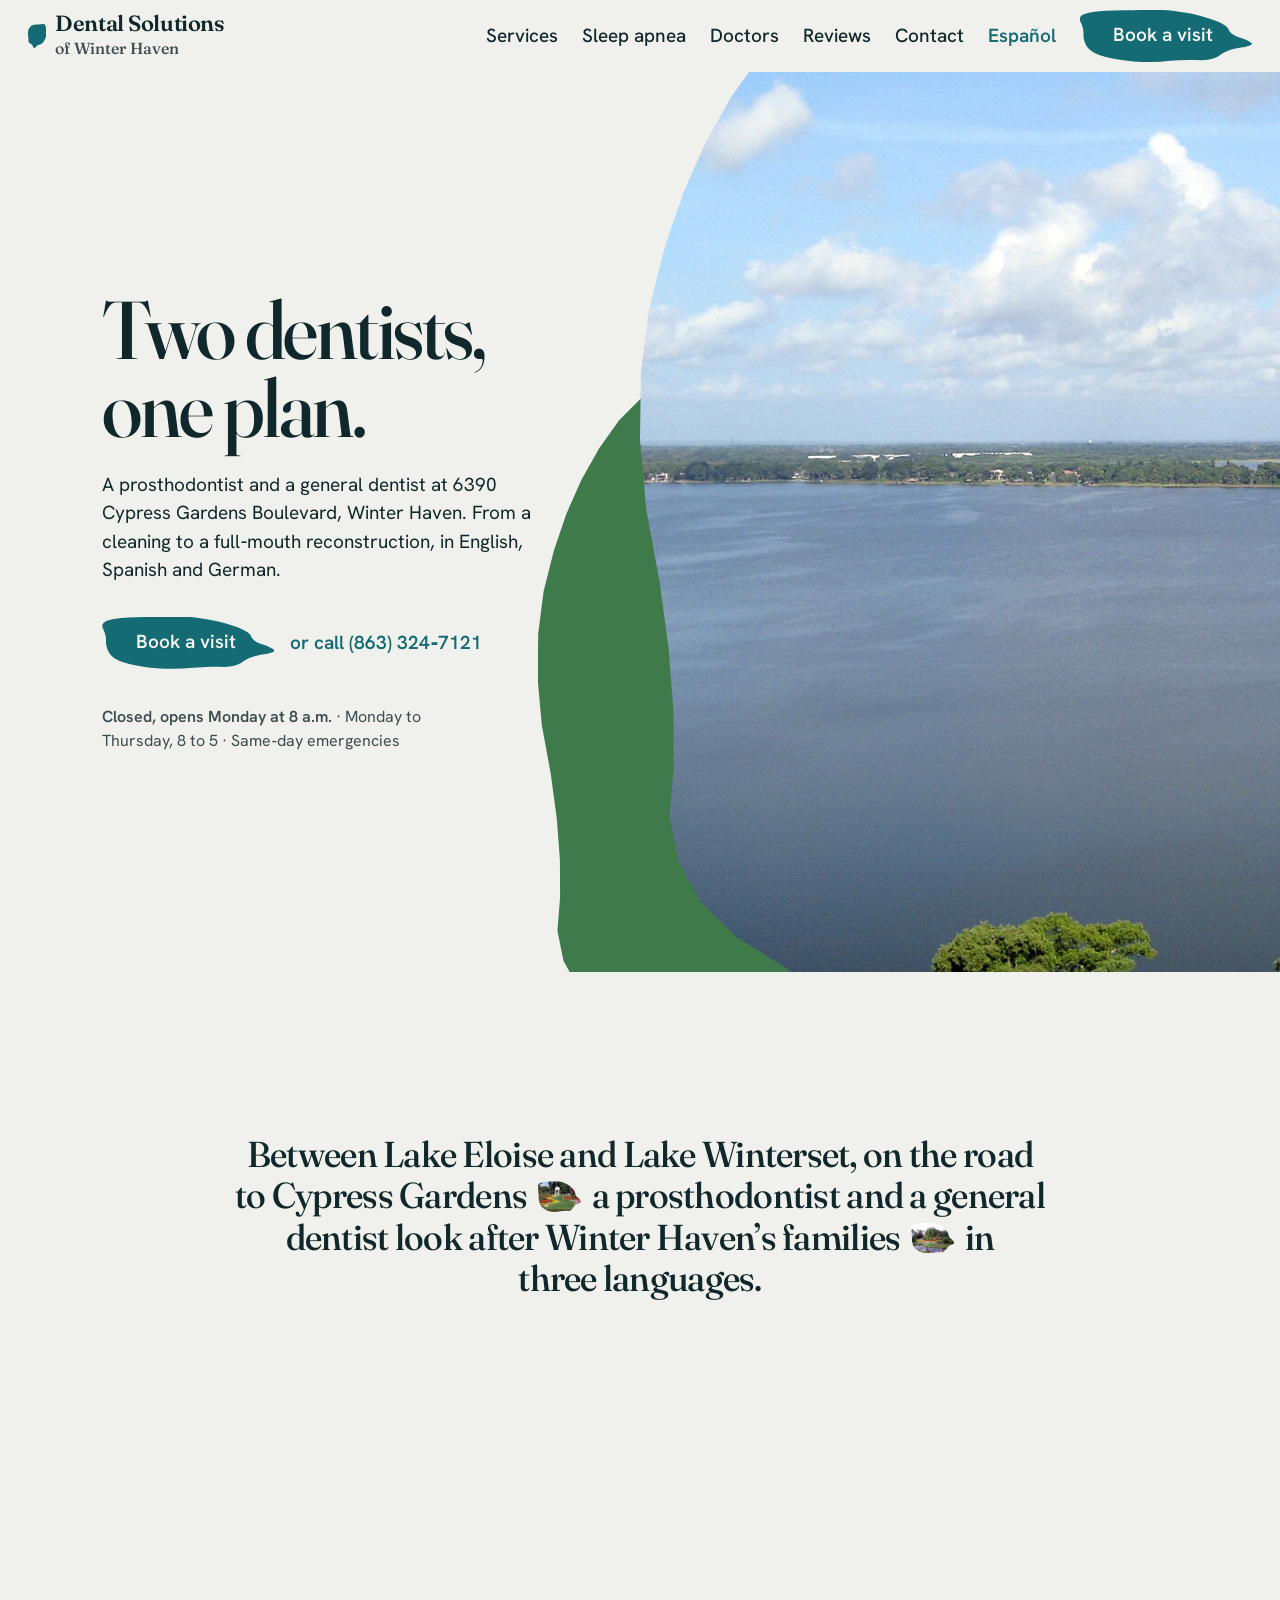
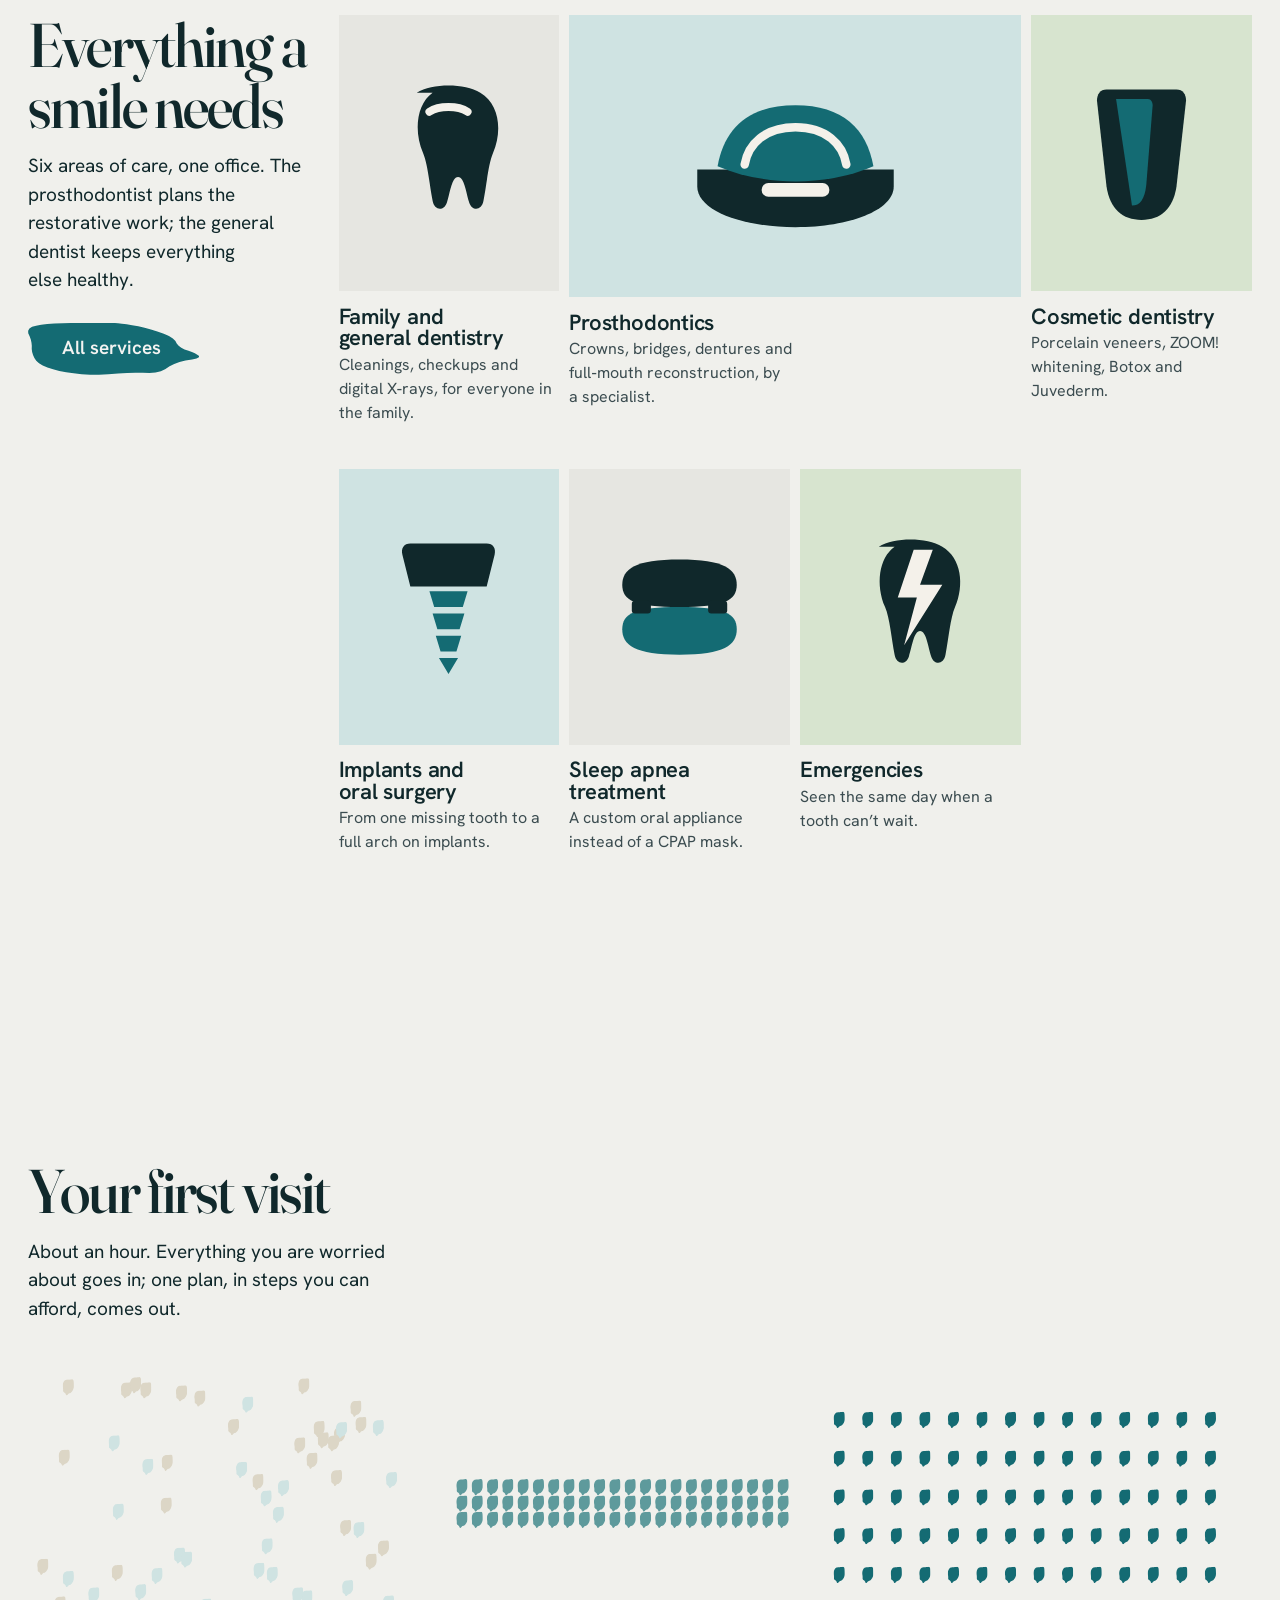
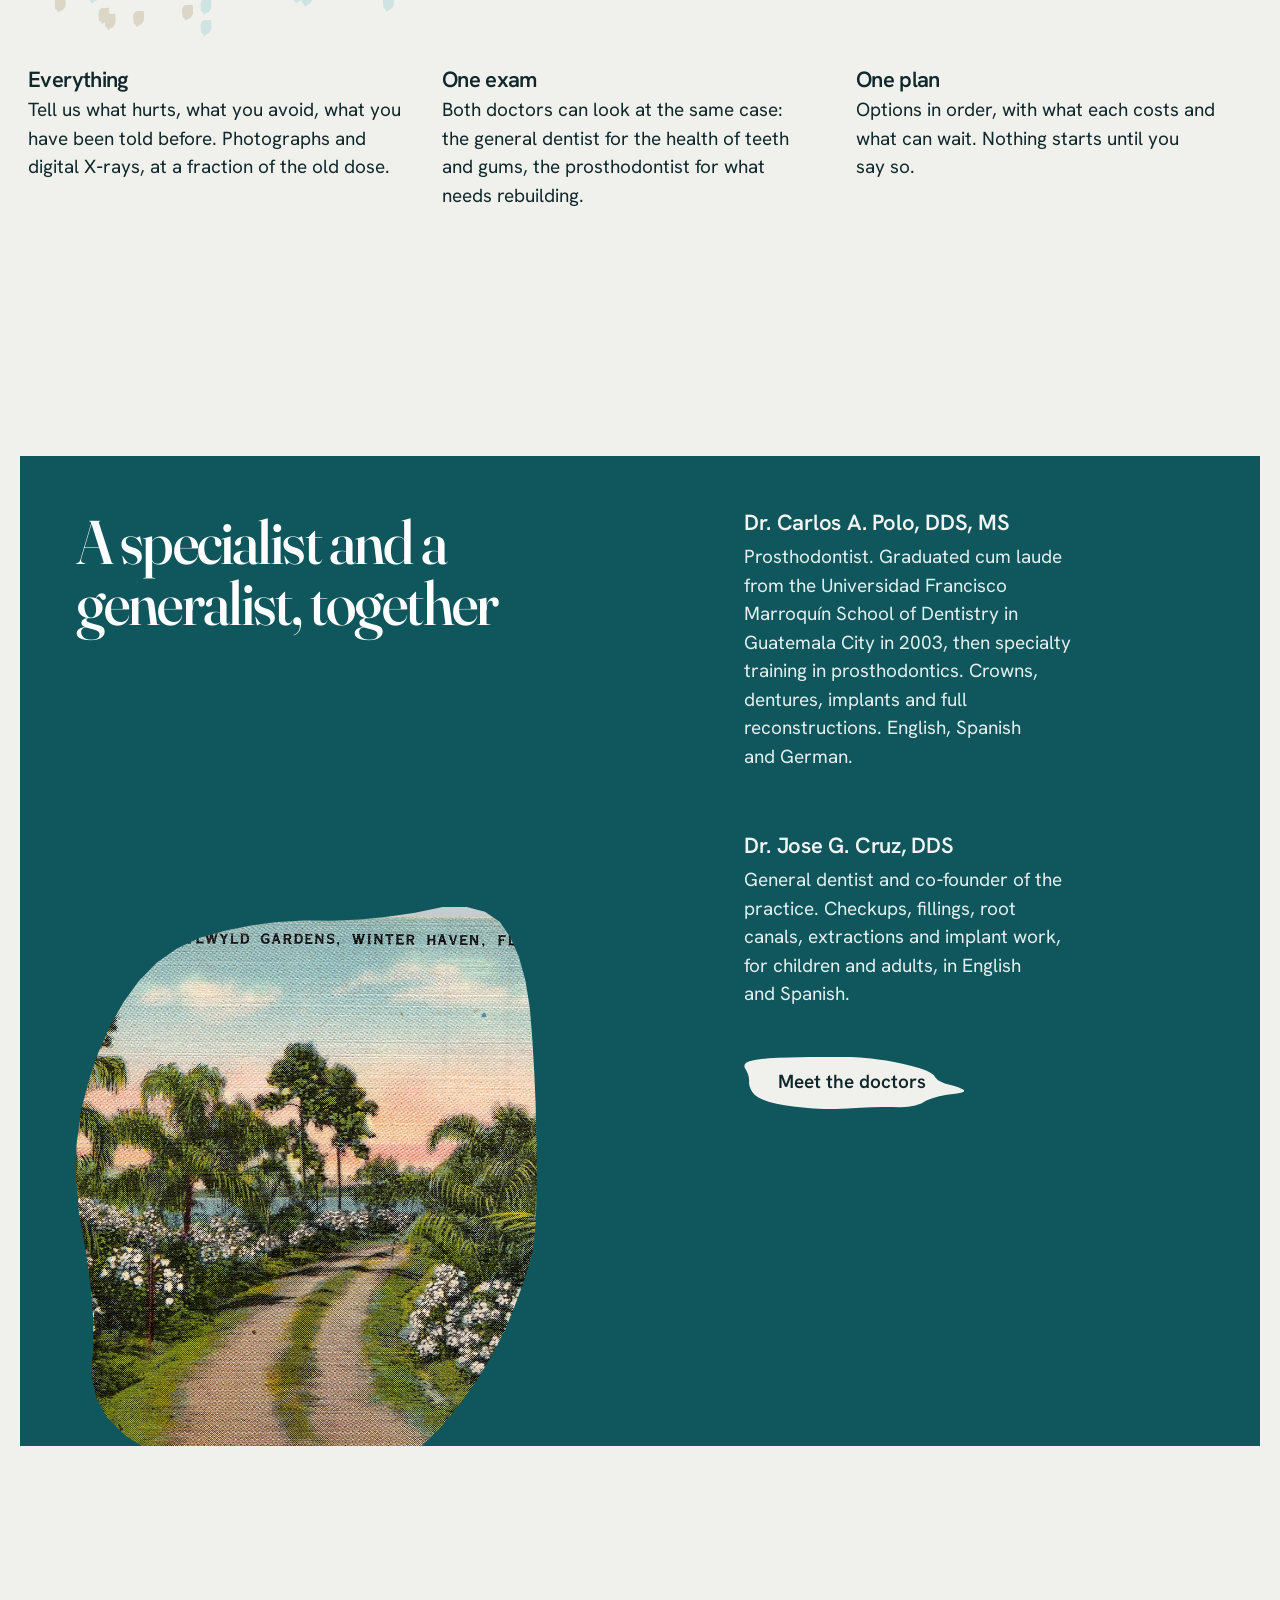
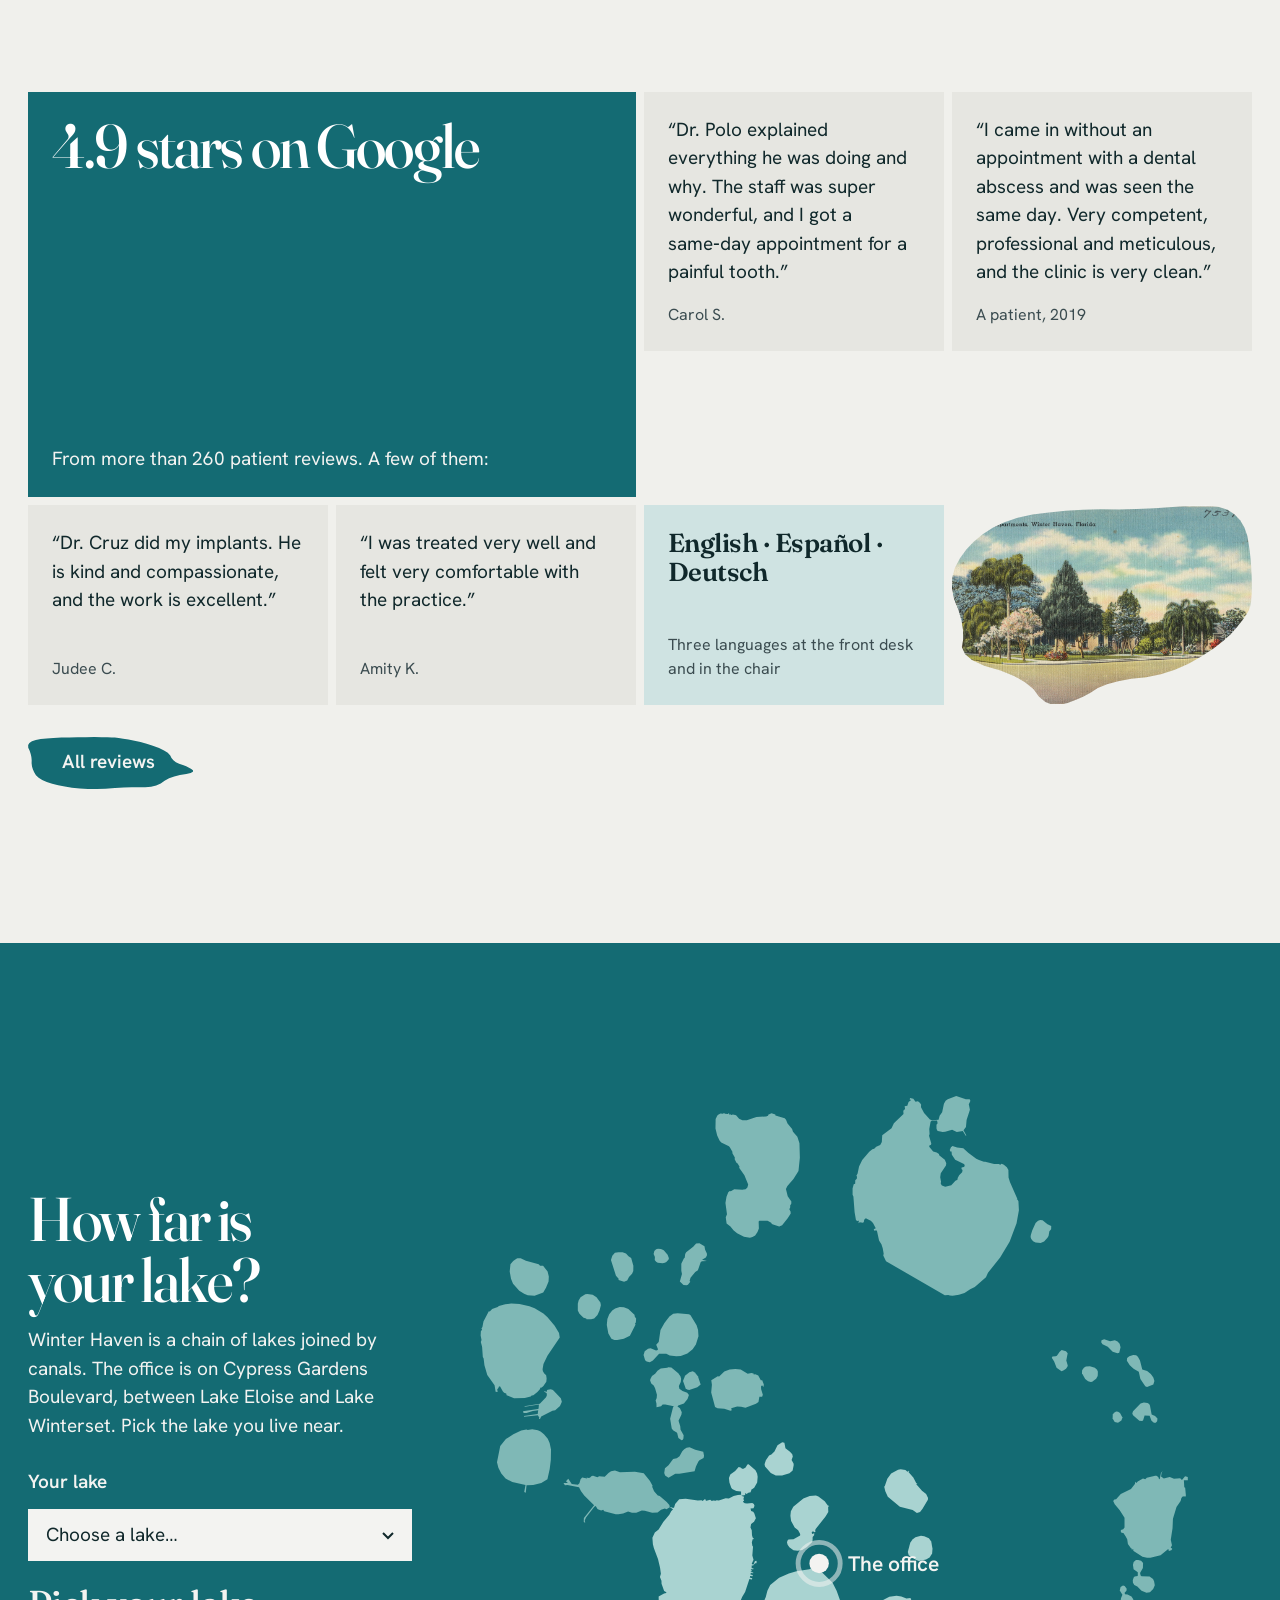
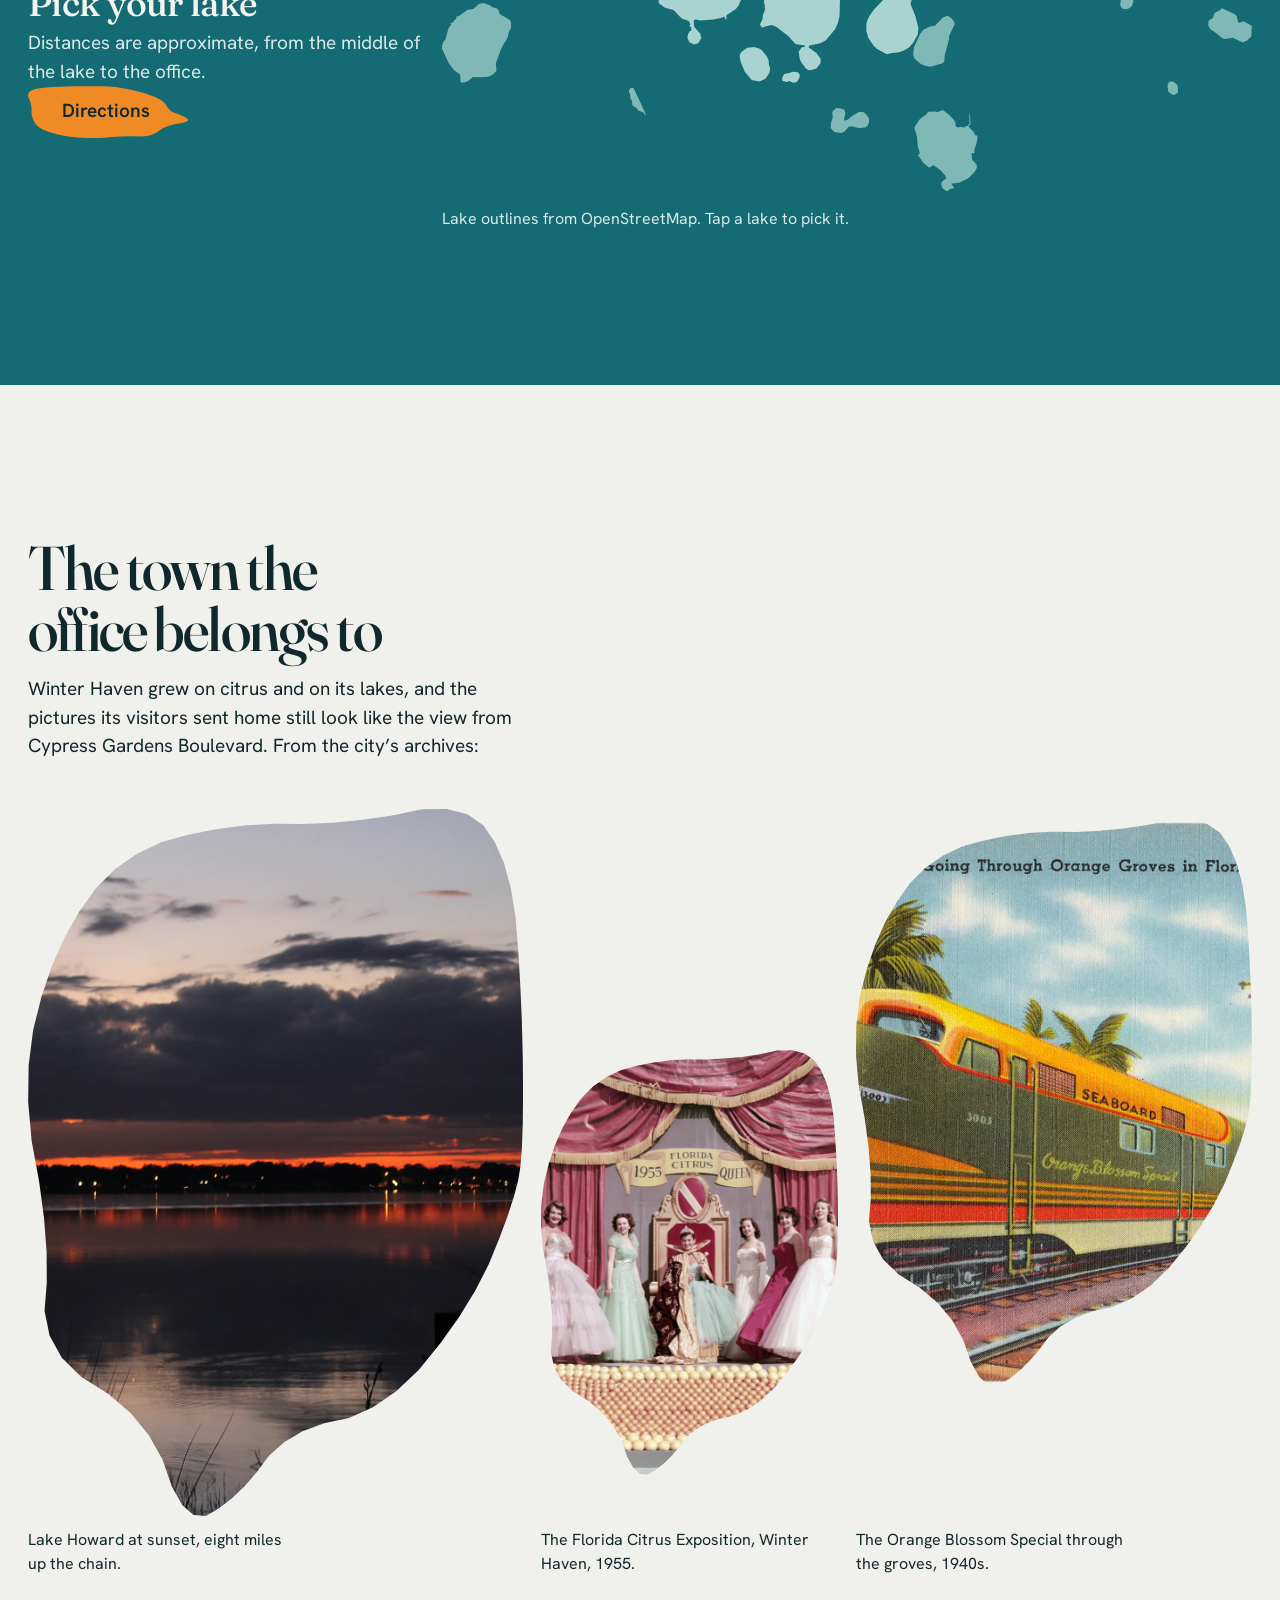
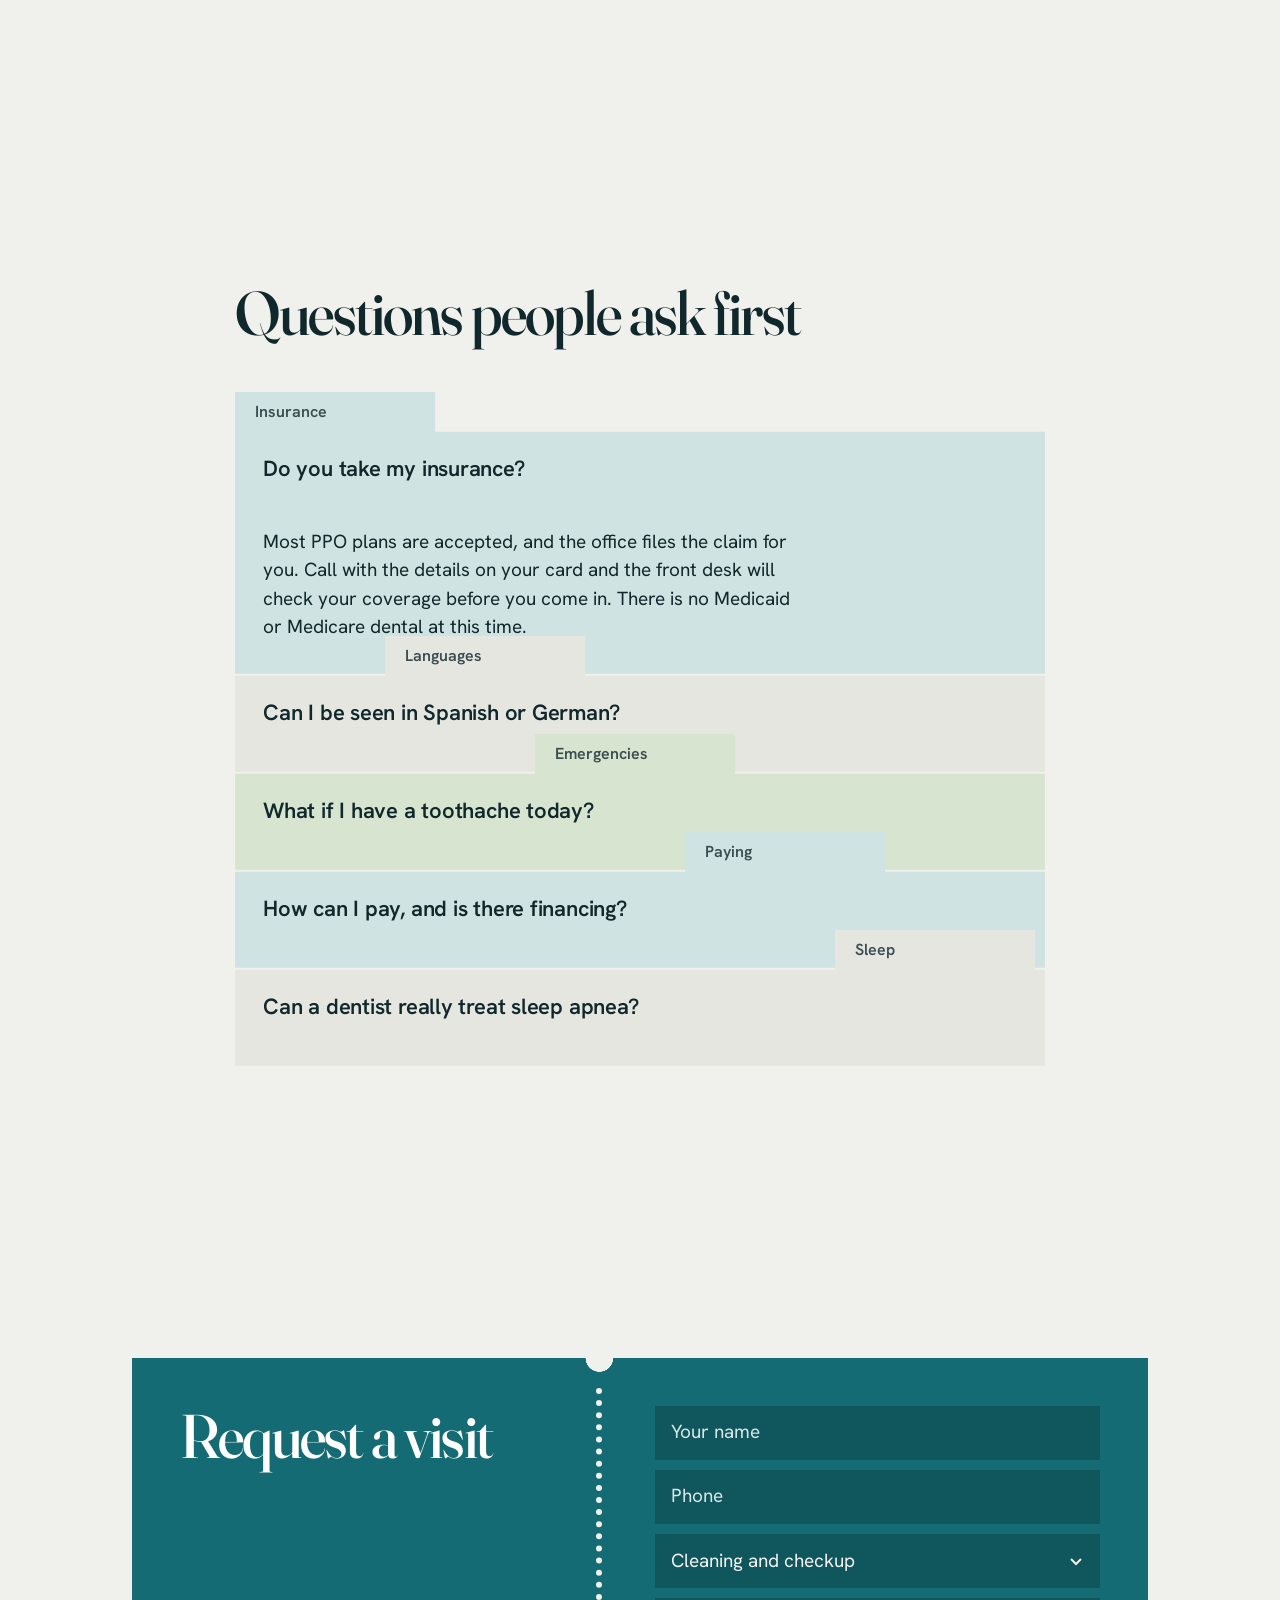
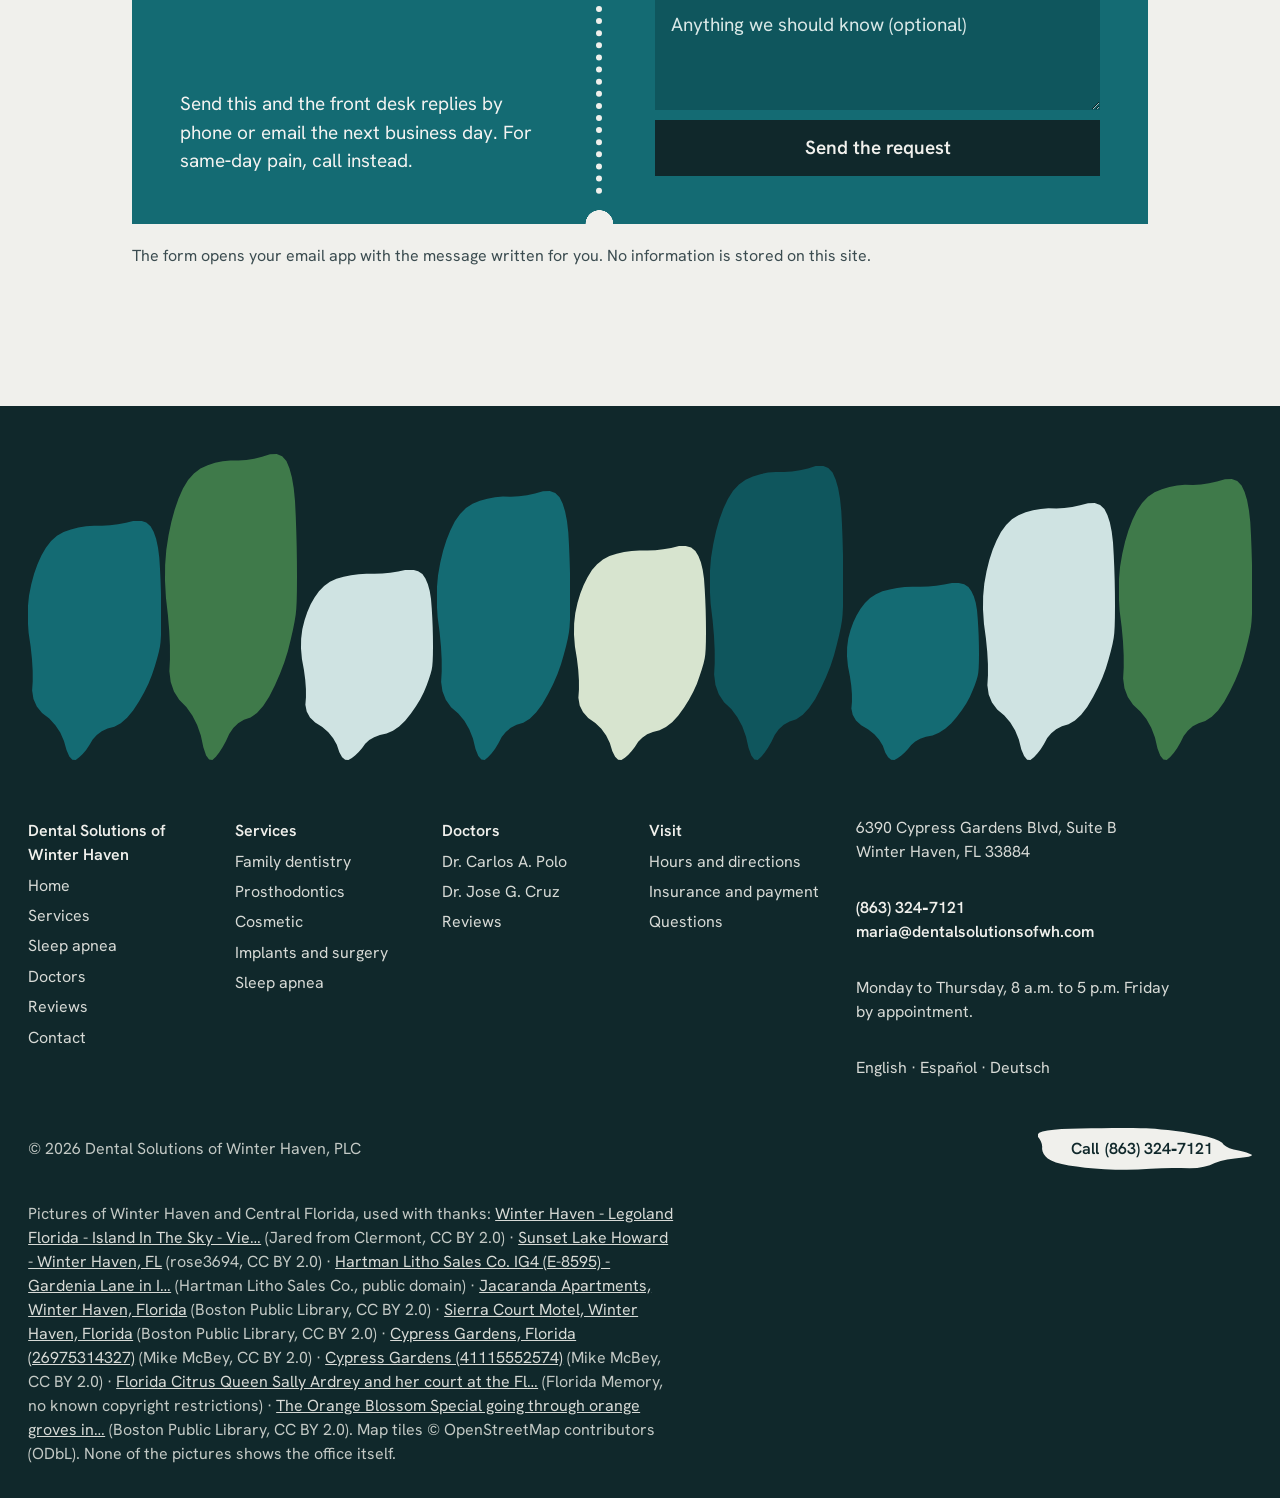
==== index.html @ ea5078c8 "Dental Solutions of Winter Haven site: six bilingual pages, one lake motif Co-Authored-By: Claude Fa" ====
<!doctype html>
<html lang="en" data-lang="en">
<head>
<meta charset="utf-8">
<meta name="viewport" content="width=device-width, initial-scale=1">
<title>Dental Solutions of Winter Haven · Dentists on Cypress Gardens Blvd</title>
<meta name="description" content="A prosthodontist and a general dentist in Winter Haven, FL. Family dentistry, crowns, dentures, implants, veneers, sleep apnea appliances and same‑day emergencies. English, Spanish, German.">
<meta name="theme-color" content="#146b73">
<meta property="og:title" content="Dental Solutions of Winter Haven · Dentists on Cypress Gardens Blvd">
<meta property="og:description" content="A prosthodontist and a general dentist in Winter Haven, FL. Family dentistry, crowns, dentures, implants, veneers, sleep apnea appliances and same‑day emergencies. English, Spanish, German.">
<meta property="og:type" content="website">
<meta property="og:locale" content="en_US">
<meta property="og:locale:alternate" content="es_US">
<script type="application/ld+json">{"@context": "https://schema.org", "@type": "Dentist", "name": "Dental Solutions of Winter Haven", "url": "https://www.dentalsolutionsofwh.com/", "telephone": "+1-863-324-7121", "email": "maria@dentalsolutionsofwh.com", "address": {"@type": "PostalAddress", "streetAddress": "6390 Cypress Gardens Blvd, Suite B", "addressLocality": "Winter Haven", "addressRegion": "FL", "postalCode": "33884", "addressCountry": "US"}, "geo": {"@type": "GeoCoordinates", "latitude": 27.9825809, "longitude": -81.6782343}, "openingHoursSpecification": [{"@type": "OpeningHoursSpecification", "dayOfWeek": ["Monday", "Tuesday", "Wednesday", "Thursday"], "opens": "08:00", "closes": "17:00"}], "employee": [{"@type": "Person", "name": "Dr. Carlos A. Polo", "jobTitle": "Prosthodontist"}, {"@type": "Person", "name": "Dr. Jose G. Cruz", "jobTitle": "Dentist"}], "knowsLanguage": ["en", "es", "de"], "paymentAccepted": "Cash, Check, Visa, Mastercard, American Express, Discover, CareCredit"}</script>
<script>document.documentElement.classList.add('js');try{var l=localStorage.getItem('dswh-lang');if(l==='es'||l==='en'){document.documentElement.dataset.lang=l;document.documentElement.lang=l;}}catch(e){}</script>
<link rel="preconnect" href="https://fonts.googleapis.com">
<link rel="preconnect" href="https://fonts.gstatic.com" crossorigin>
<link href="https://fonts.googleapis.com/css2?family=Fraunces:opsz,wght@9..144,500;9..144,600&family=Hanken+Grotesk:wght@400;500;600&display=swap" rel="stylesheet">
<link rel="icon" href="data:image/svg+xml,%3Csvg%20xmlns%3D%27http%3A//www.w3.org/2000/svg%27%20viewBox%3D%270%200%2064%2064%27%3E%3Crect%20width%3D%2764%27%20height%3D%2764%27%20fill%3D%27%23f4f1ea%27/%3E%3Cg%20transform%3D%27translate%2814%206%29%20scale%2836%2052%29%27%3E%3Cpath%20d%3D%27M0.9196%200.0230%20L0.9425%200.0464%20L0.9611%200.0760%20L0.9752%200.1117%20L0.9849%200.1534%20L0.9903%200.2012%20L0.9944%200.2499%20L0.9975%200.2996%20L0.9993%200.3502%20L1.0000%200.4017%20L0.9994%200.4450%20L0.9976%200.4800%20L0.9944%200.5068%20L0.9900%200.5255%20L0.9814%200.5485%20L0.9686%200.5760%20L0.9516%200.6079%20L0.9304%200.6443%20L0.9035%200.6810%20L0.8710%200.7181%20L0.8329%200.7555%20L0.7890%200.7934%20L0.7436%200.8236%20L0.6967%200.8462%20L0.6481%200.8613%20L0.5980%200.8688%20L0.5543%200.8802%20L0.5171%200.8955%20L0.4864%200.9147%20L0.4621%200.9378%20L0.4372%200.9578%20L0.4118%200.9749%20L0.3857%200.9890%20L0.3591%201.0000%20L0.3343%200.9986%20L0.3115%200.9849%20L0.2905%200.9587%20L0.2714%200.9201%20L0.2436%200.8853%20L0.2070%200.8543%20L0.1616%200.8270%20L0.1075%200.8035%20L0.0680%200.7762%20L0.0432%200.7448%20L0.0331%200.7096%20L0.0376%200.6705%20L0.0373%200.6268%20L0.0321%200.5787%20L0.0220%200.5262%20L0.0070%200.4691%20L0.0000%200.4145%20L0.0010%200.3624%20L0.0100%200.3128%20L0.0269%200.2657%20L0.0480%200.2221%20L0.0733%200.1821%20L0.1027%200.1456%20L0.1362%200.1127%20L0.1750%200.0853%20L0.2192%200.0635%20L0.2686%200.0472%20L0.3233%200.0364%20L0.3794%200.0285%20L0.4369%200.0233%20L0.4957%200.0209%20L0.5560%200.0213%20L0.6161%200.0195%20L0.6760%200.0154%20L0.7359%200.0091%20L0.7956%200.0005%20L0.8461%200.0000%20L0.8875%200.0075%20Z%27%20fill%3D%27%23146b73%27/%3E%3C/g%3E%3C/svg%3E">
<link rel="stylesheet" href="styles.css">
<style>:root{--lake-mask:url("data:image/svg+xml,<svg%20xmlns='http://www.w3.org/2000/svg'%20viewBox='0%200%201%201'%20preserveAspectRatio='none'><path%20d='M0.9196%200.0230%20L0.9425%200.0464%20L0.9611%200.0760%20L0.9752%200.1117%20L0.9849%200.1534%20L0.9903%200.2012%20L0.9944%200.2499%20L0.9975%200.2996%20L0.9993%200.3502%20L1.0000%200.4017%20L0.9994%200.4450%20L0.9976%200.4800%20L0.9944%200.5068%20L0.9900%200.5255%20L0.9814%200.5485%20L0.9686%200.5760%20L0.9516%200.6079%20L0.9304%200.6443%20L0.9035%200.6810%20L0.8710%200.7181%20L0.8329%200.7555%20L0.7890%200.7934%20L0.7436%200.8236%20L0.6967%200.8462%20L0.6481%200.8613%20L0.5980%200.8688%20L0.5543%200.8802%20L0.5171%200.8955%20L0.4864%200.9147%20L0.4621%200.9378%20L0.4372%200.9578%20L0.4118%200.9749%20L0.3857%200.9890%20L0.3591%201.0000%20L0.3343%200.9986%20L0.3115%200.9849%20L0.2905%200.9587%20L0.2714%200.9201%20L0.2436%200.8853%20L0.2070%200.8543%20L0.1616%200.8270%20L0.1075%200.8035%20L0.0680%200.7762%20L0.0432%200.7448%20L0.0331%200.7096%20L0.0376%200.6705%20L0.0373%200.6268%20L0.0321%200.5787%20L0.0220%200.5262%20L0.0070%200.4691%20L0.0000%200.4145%20L0.0010%200.3624%20L0.0100%200.3128%20L0.0269%200.2657%20L0.0480%200.2221%20L0.0733%200.1821%20L0.1027%200.1456%20L0.1362%200.1127%20L0.1750%200.0853%20L0.2192%200.0635%20L0.2686%200.0472%20L0.3233%200.0364%20L0.3794%200.0285%20L0.4369%200.0233%20L0.4957%200.0209%20L0.5560%200.0213%20L0.6161%200.0195%20L0.6760%200.0154%20L0.7359%200.0091%20L0.7956%200.0005%20L0.8461%200.0000%20L0.8875%200.0075%20Z'%20fill='black'/></svg>");--chev:url("data:image/svg+xml,%3Csvg xmlns=%27http://www.w3.org/2000/svg%27 viewBox=%270 0 16 16%27%3E%3Cpath d=%27M3 6l5 5 5-5%27 fill=%27none%27 stroke=%27%2310282b%27 stroke-width=%272%27/%3E%3C/svg%3E");--chev-light:url("data:image/svg+xml,%3Csvg xmlns=%27http://www.w3.org/2000/svg%27 viewBox=%270 0 16 16%27%3E%3Cpath d=%27M3 6l5 5 5-5%27 fill=%27none%27 stroke=%27%23f4f1ea%27 stroke-width=%272%27/%3E%3C/svg%3E");--coupon-mask:radial-gradient(14px at 46% 0, transparent 97%, #000 100%), radial-gradient(14px at 46% 100%, transparent 97%, #000 100%);--coupon-mask-v:radial-gradient(14px at 0 46%, transparent 97%, #000 100%), radial-gradient(14px at 100% 46%, transparent 97%, #000 100%);}.coupon{-webkit-mask-composite:source-in;mask-composite:intersect;}</style>
</head>
<body>
<svg width="0" height="0" aria-hidden="true" style="position:absolute"><defs><clipPath id="lake" clipPathUnits="objectBoundingBox"><path d="M0.9196 0.0230 L0.9425 0.0464 L0.9611 0.0760 L0.9752 0.1117 L0.9849 0.1534 L0.9903 0.2012 L0.9944 0.2499 L0.9975 0.2996 L0.9993 0.3502 L1.0000 0.4017 L0.9994 0.4450 L0.9976 0.4800 L0.9944 0.5068 L0.9900 0.5255 L0.9814 0.5485 L0.9686 0.5760 L0.9516 0.6079 L0.9304 0.6443 L0.9035 0.6810 L0.8710 0.7181 L0.8329 0.7555 L0.7890 0.7934 L0.7436 0.8236 L0.6967 0.8462 L0.6481 0.8613 L0.5980 0.8688 L0.5543 0.8802 L0.5171 0.8955 L0.4864 0.9147 L0.4621 0.9378 L0.4372 0.9578 L0.4118 0.9749 L0.3857 0.9890 L0.3591 1.0000 L0.3343 0.9986 L0.3115 0.9849 L0.2905 0.9587 L0.2714 0.9201 L0.2436 0.8853 L0.2070 0.8543 L0.1616 0.8270 L0.1075 0.8035 L0.0680 0.7762 L0.0432 0.7448 L0.0331 0.7096 L0.0376 0.6705 L0.0373 0.6268 L0.0321 0.5787 L0.0220 0.5262 L0.0070 0.4691 L0.0000 0.4145 L0.0010 0.3624 L0.0100 0.3128 L0.0269 0.2657 L0.0480 0.2221 L0.0733 0.1821 L0.1027 0.1456 L0.1362 0.1127 L0.1750 0.0853 L0.2192 0.0635 L0.2686 0.0472 L0.3233 0.0364 L0.3794 0.0285 L0.4369 0.0233 L0.4957 0.0209 L0.5560 0.0213 L0.6161 0.0195 L0.6760 0.0154 L0.7359 0.0091 L0.7956 0.0005 L0.8461 0.0000 L0.8875 0.0075 Z"/></clipPath><clipPath id="lake-wide" clipPathUnits="objectBoundingBox"><path d="M0.9196 0.0230 L0.9425 0.0464 L0.9611 0.0760 L0.9752 0.1117 L0.9849 0.1534 L0.9903 0.2012 L0.9944 0.2499 L0.9975 0.2996 L0.9993 0.3502 L1.0000 0.4017 L0.9994 0.4450 L0.9976 0.4800 L0.9944 0.5068 L0.9900 0.5255 L0.9814 0.5485 L0.9686 0.5760 L0.9516 0.6079 L0.9304 0.6443 L0.9035 0.6810 L0.8710 0.7181 L0.8329 0.7555 L0.7890 0.7934 L0.7436 0.8236 L0.6967 0.8462 L0.6481 0.8613 L0.5980 0.8688 L0.5543 0.8802 L0.5171 0.8955 L0.4864 0.9147 L0.4621 0.9378 L0.4372 0.9578 L0.4118 0.9749 L0.3857 0.9890 L0.3591 1.0000 L0.3343 0.9986 L0.3115 0.9849 L0.2905 0.9587 L0.2714 0.9201 L0.2436 0.8853 L0.2070 0.8543 L0.1616 0.8270 L0.1075 0.8035 L0.0680 0.7762 L0.0432 0.7448 L0.0331 0.7096 L0.0376 0.6705 L0.0373 0.6268 L0.0321 0.5787 L0.0220 0.5262 L0.0070 0.4691 L0.0000 0.4145 L0.0010 0.3624 L0.0100 0.3128 L0.0269 0.2657 L0.0480 0.2221 L0.0733 0.1821 L0.1027 0.1456 L0.1362 0.1127 L0.1750 0.0853 L0.2192 0.0635 L0.2686 0.0472 L0.3233 0.0364 L0.3794 0.0285 L0.4369 0.0233 L0.4957 0.0209 L0.5560 0.0213 L0.6161 0.0195 L0.6760 0.0154 L0.7359 0.0091 L0.7956 0.0005 L0.8461 0.0000 L0.8875 0.0075 Z" transform="translate(0 1) rotate(-90)"/></clipPath><symbol id="lk" viewBox="0 0 1 1" preserveAspectRatio="none"><path d="M0.9196 0.0230 L0.9425 0.0464 L0.9611 0.0760 L0.9752 0.1117 L0.9849 0.1534 L0.9903 0.2012 L0.9944 0.2499 L0.9975 0.2996 L0.9993 0.3502 L1.0000 0.4017 L0.9994 0.4450 L0.9976 0.4800 L0.9944 0.5068 L0.9900 0.5255 L0.9814 0.5485 L0.9686 0.5760 L0.9516 0.6079 L0.9304 0.6443 L0.9035 0.6810 L0.8710 0.7181 L0.8329 0.7555 L0.7890 0.7934 L0.7436 0.8236 L0.6967 0.8462 L0.6481 0.8613 L0.5980 0.8688 L0.5543 0.8802 L0.5171 0.8955 L0.4864 0.9147 L0.4621 0.9378 L0.4372 0.9578 L0.4118 0.9749 L0.3857 0.9890 L0.3591 1.0000 L0.3343 0.9986 L0.3115 0.9849 L0.2905 0.9587 L0.2714 0.9201 L0.2436 0.8853 L0.2070 0.8543 L0.1616 0.8270 L0.1075 0.8035 L0.0680 0.7762 L0.0432 0.7448 L0.0331 0.7096 L0.0376 0.6705 L0.0373 0.6268 L0.0321 0.5787 L0.0220 0.5262 L0.0070 0.4691 L0.0000 0.4145 L0.0010 0.3624 L0.0100 0.3128 L0.0269 0.2657 L0.0480 0.2221 L0.0733 0.1821 L0.1027 0.1456 L0.1362 0.1127 L0.1750 0.0853 L0.2192 0.0635 L0.2686 0.0472 L0.3233 0.0364 L0.3794 0.0285 L0.4369 0.0233 L0.4957 0.0209 L0.5560 0.0213 L0.6161 0.0195 L0.6760 0.0154 L0.7359 0.0091 L0.7956 0.0005 L0.8461 0.0000 L0.8875 0.0075 Z"/></symbol></defs></svg>
<a class="skip" href="#main"><span data-l="en">Skip to content</span><span data-l="es">Ir al contenido</span></a>
<header class="top">
  <div class="wrap top-row">
    <a class="wordmark" href="index.html" aria-label="Dental Solutions of Winter Haven, home"><i aria-hidden="true"></i><span><b>Dental Solutions</b><small>of Winter Haven</small></span></a>
    <nav class="menu" id="menu" aria-label="Main"><a href="services.html"><span data-l="en">Services</span><span data-l="es">Servicios</span></a><a href="sleep-apnea.html"><span data-l="en">Sleep apnea</span><span data-l="es">Apnea del sueño</span></a><a href="doctors.html"><span data-l="en">Doctors</span><span data-l="es">Doctores</span></a><a href="reviews.html"><span data-l="en">Reviews</span><span data-l="es">Opiniones</span></a><a href="contact.html"><span data-l="en">Contact</span><span data-l="es">Contacto</span></a>
      <button class="lang" id="lang" type="button" aria-label="Cambiar idioma / Change language"><span data-l="en">Español</span><span data-l="es">English</span></button>
    </nav>
    <a class="btn" href="contact.html"><span data-l="en">Book a visit</span><span data-l="es">Reservar cita</span></a>
    <button class="burger" id="burger" type="button" aria-expanded="false" aria-controls="menu"><span data-l="en">Menu</span><span data-l="es">Menú</span></button>
  </div>
</header>
<main id="main">
<section class="hero wrap grid">
  <div class="hero-text">
    <h1 class="h1" data-rise style="--i:0"><span data-l="en">Two dentists, one plan.</span><span data-l="es">Dos dentistas, un plan.</span></h1>
    <p class="lead" data-rise style="--i:1"><span data-l="en">A prosthodontist and a general dentist at 6390 Cypress Gardens Boulevard, Winter Haven. From a cleaning to a full‑mouth reconstruction, in English, Spanish and German.</span><span data-l="es">Un prostodoncista y un dentista general en 6390 Cypress Gardens Boulevard, Winter Haven. De una limpieza a una reconstrucción completa, en español, inglés y alemán.</span></p>
    <div class="btn-row" data-rise style="--i:2">
      <a class="btn" href="contact.html"><span data-l="en">Book a visit</span><span data-l="es">Reservar cita</span></a>
      <a class="textlink" href="tel:+18633247121"><span data-l="en">or call</span><span data-l="es">o llame al</span> (863) 324‑7121</a>
    </div>
    <p class="hero-note small muted" data-rise style="--i:3"><span class="open-now" data-open-now></span> · <span data-l="en">Monday to Thursday, 8 to 5 · Same‑day emergencies</span><span data-l="es">Lunes a jueves, 8 a 5 · Urgencias el mismo día</span></p>
  </div>
  <div class="hero-pair lake" aria-hidden="true"></div>
  <figure class="hero-shape lake shutter">
    <img src="assets/winter-haven-legoland-florida-island-in-the.jpg" alt="Lake Eloise seen from above, with the far shore and summer clouds" width="1920" height="1402" fetchpriority="high">
  </figure>
</section>

<section class="wrap">
  <div class="statement-block" data-reveal>
    <p class="statement"><span data-l="en">Between Lake Eloise and Lake Winterset, on the road to Cypress Gardens</span><span data-l="es">Entre Lake Eloise y Lake Winterset, camino a Cypress Gardens</span> <span class="inl"><img src="assets/cypress-gardens-41115552574.jpg" alt="" width="640" height="409" loading="lazy"></span> <span data-l="en">a prosthodontist and a general dentist look after Winter Haven’s families</span><span data-l="es">un prostodoncista y un dentista general cuidan a las familias de Winter Haven</span> <span class="inl"><img src="assets/cypress-gardens-florida-26975314327.jpg" alt="" width="640" height="402" loading="lazy"></span> <span data-l="en">in three languages.</span><span data-l="es">en tres idiomas.</span></p>
  </div>
</section>

<section class="section" id="services">
  <div class="wrap grid spec">
    <div class="spec-head" data-reveal>
      <h2 class="h2"><span data-l="en">Everything a smile needs</span><span data-l="es">Todo lo que una sonrisa necesita</span></h2>
      <p class="muted"><span data-l="en">Six areas of care, one office. The prosthodontist plans the restorative work; the general dentist keeps everything else healthy.</span><span data-l="es">Seis áreas de atención, un solo consultorio. El prostodoncista planea el trabajo restaurador; el dentista general mantiene sano todo lo demás.</span></p>
      <div class="btn-row"><a class="btn" href="services.html"><span data-l="en">All services</span><span data-l="es">Todos los servicios</span></a></div>
    </div>
    <div class="tiles" data-reveal><a class="tile" href="services.html#general"><div class="tile-art tile-b"><svg viewBox="0 0 100 100" aria-hidden="true"><path d="M30 12c10-6 30-6 40 0 12 7 14 24 8 38-3 7-4 20-6 30-1 6-7 7-9 1-2-6-3-16-7-16s-5 10-7 16c-2 6-8 5-9-1-2-10-3-23-6-30-6-14-4-31 6-38z" fill="#10282b"/><path d="M38 24c6-4 18-4 24 0" fill="none" stroke="#f4f1ea" stroke-width="5" stroke-linecap="round"/></svg></div><h3><span data-l="en">Family and general dentistry</span><span data-l="es">Odontología general y familiar</span></h3><p><span data-l="en">Cleanings, checkups and digital X‑rays, for everyone in the family.</span><span data-l="es">Limpiezas, revisiones y radiografías digitales, para toda la familia.</span></p></a><a class="tile tile-wide" href="services.html#prostho"><div class="tile-art tile-a"><svg viewBox="0 0 160 100" aria-hidden="true"><path d="M22 58h116v10c0 14-26 24-58 24S22 82 22 68z" fill="#10282b"/><path d="M34 56c4-22 18-36 46-36s42 14 46 36c-14 6-30 9-46 9s-32-3-46-9z" fill="#146b73"/><path d="M50 55c2-12 12-22 30-22s28 10 30 22" fill="none" stroke="#f4f1ea" stroke-width="5" stroke-linecap="round"/><rect x="60" y="66" width="40" height="8" rx="4" fill="#f4f1ea"/></svg></div><h3><span data-l="en">Prosthodontics</span><span data-l="es">Prostodoncia</span></h3><p><span data-l="en">Crowns, bridges, dentures and full‑mouth reconstruction, by a specialist.</span><span data-l="es">Coronas, puentes, prótesis y reconstrucción completa, con un especialista.</span></p></a><a class="tile" href="services.html#cosmetic"><div class="tile-art tile-c"><svg viewBox="0 0 100 100" aria-hidden="true"><path d="M28 10h44c4 0 6 3 6 7l-6 54c-2 14-10 21-22 21S30 85 28 71L22 17c0-4 2-7 6-7z" fill="#10282b"/><path d="M34 16h20c2 0 3 2 3 4l-4 50c-1 9-4 13-9 13" fill="#146b73"/></svg></div><h3><span data-l="en">Cosmetic dentistry</span><span data-l="es">Odontología estética</span></h3><p><span data-l="en">Porcelain veneers, ZOOM! whitening, Botox and Juvederm.</span><span data-l="es">Carillas de porcelana, blanqueamiento ZOOM!, Botox y Juvederm.</span></p></a><a class="tile" href="services.html#implants"><div class="tile-art tile-a"><svg viewBox="0 0 100 100" aria-hidden="true"><path d="M26 10h48c4 0 6 3 5 7l-5 20H26l-5-20c-1-4 1-7 5-7z" fill="#10282b"/><path d="M38 40h24l-3 10H41zM40 54h20l-3 10H43zM42 68h16l-3 10H45zM44 82h12l-6 10z" fill="#146b73"/></svg></div><h3><span data-l="en">Implants and oral surgery</span><span data-l="es">Implantes y cirugía oral</span></h3><p><span data-l="en">From one missing tooth to a full arch on implants.</span><span data-l="es">Desde un diente perdido hasta una arcada completa sobre implantes.</span></p></a><a class="tile" href="sleep-apnea.html"><div class="tile-art tile-b"><svg viewBox="0 0 100 100" aria-hidden="true"><path d="M14 36c0-10 8-16 36-16s36 6 36 16-8 14-36 14-36-4-36-14z" fill="#10282b"/><path d="M14 64c0 10 8 16 36 16s36-6 36-16-8-14-36-14-36 4-36 14z" fill="#146b73"/><rect x="20" y="46" width="12" height="8" rx="2" fill="#10282b"/><rect x="68" y="46" width="12" height="8" rx="2" fill="#10282b"/></svg></div><h3><span data-l="en">Sleep apnea treatment</span><span data-l="es">Tratamiento de apnea del sueño</span></h3><p><span data-l="en">A custom oral appliance instead of a CPAP mask.</span><span data-l="es">Un aparato bucal a medida en lugar de la máscara CPAP.</span></p></a><a class="tile" href="services.html#emergency"><div class="tile-art tile-c"><svg viewBox="0 0 100 100" aria-hidden="true"><path d="M30 12c10-6 30-6 40 0 12 7 14 24 8 38-3 7-4 20-6 30-1 6-7 7-9 1-2-6-3-16-7-16s-5 10-7 16c-2 6-8 5-9-1-2-10-3-23-6-30-6-14-4-31 6-38z" fill="#10282b"/><path d="M52 14l-10 30h12l-8 30 24-38H56l8-22z" fill="#f4f1ea"/></svg></div><h3><span data-l="en">Emergencies</span><span data-l="es">Urgencias</span></h3><p><span data-l="en">Seen the same day when a tooth can’t wait.</span><span data-l="es">Atención el mismo día cuando un diente no puede esperar.</span></p></a></div>
  </div>
</section>

<section class="section">
  <div class="wrap grid" data-reveal>
    <div class="flow-head">
      <h2 class="h2"><span data-l="en">Your first visit</span><span data-l="es">Su primera visita</span></h2>
      <p class="muted"><span data-l="en">About an hour. Everything you are worried about goes in; one plan, in steps you can afford, comes out.</span><span data-l="es">Alrededor de una hora. Entran todas sus preocupaciones; sale un solo plan, en pasos que pueda pagar.</span></p>
    </div>
    <div class="flow-diagram"><svg class="horizontal" viewBox="0 0 1200 260" width="1200" height="260" aria-hidden="true"><use href="#lk" x="297" y="97" width="11" height="16" fill="#dcd6c6"/><use href="#lk" x="103" y="235" width="11" height="16" fill="#dcd6c6"/><use href="#lk" x="79" y="63" width="11" height="16" fill="#cfe3e2"/><use href="#lk" x="130" y="124" width="11" height="16" fill="#dcd6c6"/><use href="#lk" x="300" y="55" width="11" height="16" fill="#dcd6c6"/><use href="#lk" x="221" y="188" width="11" height="16" fill="#cfe3e2"/><use href="#lk" x="331" y="179" width="11" height="16" fill="#dcd6c6"/><use href="#lk" x="34" y="196" width="11" height="16" fill="#cfe3e2"/><use href="#lk" x="228" y="117" width="11" height="16" fill="#cfe3e2"/><use href="#lk" x="240" y="133" width="11" height="16" fill="#cfe3e2"/><use href="#lk" x="245" y="107" width="11" height="16" fill="#cfe3e2"/><use href="#lk" x="306" y="146" width="11" height="16" fill="#dcd6c6"/><use href="#lk" x="9" y="184" width="11" height="16" fill="#dcd6c6"/><use href="#lk" x="265" y="7" width="11" height="16" fill="#dcd6c6"/><use href="#lk" x="294" y="63" width="11" height="16" fill="#dcd6c6"/><use href="#lk" x="308" y="205" width="11" height="16" fill="#cfe3e2"/><use href="#lk" x="112" y="86" width="11" height="16" fill="#cfe3e2"/><use href="#lk" x="145" y="14" width="11" height="16" fill="#dcd6c6"/><use href="#lk" x="268" y="215" width="11" height="16" fill="#cfe3e2"/><use href="#lk" x="82" y="190" width="11" height="16" fill="#dcd6c6"/><use href="#lk" x="26" y="221" width="11" height="16" fill="#dcd6c6"/><use href="#lk" x="229" y="164" width="11" height="16" fill="#cfe3e2"/><use href="#lk" x="196" y="47" width="11" height="16" fill="#dcd6c6"/><use href="#lk" x="319" y="148" width="11" height="16" fill="#cfe3e2"/><use href="#lk" x="110" y="11" width="11" height="16" fill="#dcd6c6"/><use href="#lk" x="302" y="50" width="11" height="16" fill="#cfe3e2"/><use href="#lk" x="259" y="212" width="11" height="16" fill="#cfe3e2"/><use href="#lk" x="261" y="65" width="11" height="16" fill="#dcd6c6"/><use href="#lk" x="234" y="192" width="11" height="16" fill="#cfe3e2"/><use href="#lk" x="280" y="49" width="11" height="16" fill="#dcd6c6"/><use href="#lk" x="143" y="173" width="11" height="16" fill="#cfe3e2"/><use href="#lk" x="316" y="29" width="11" height="16" fill="#dcd6c6"/><use href="#lk" x="34" y="8" width="11" height="16" fill="#dcd6c6"/><use href="#lk" x="91" y="11" width="11" height="16" fill="#dcd6c6"/><use href="#lk" x="210" y="25" width="11" height="16" fill="#cfe3e2"/><use href="#lk" x="30" y="77" width="11" height="16" fill="#dcd6c6"/><use href="#lk" x="169" y="223" width="11" height="16" fill="#cfe3e2"/><use href="#lk" x="351" y="99" width="11" height="16" fill="#cfe3e2"/><use href="#lk" x="338" y="48" width="11" height="16" fill="#cfe3e2"/><use href="#lk" x="343" y="166" width="11" height="16" fill="#dcd6c6"/><use href="#lk" x="169" y="244" width="11" height="16" fill="#cfe3e2"/><use href="#lk" x="75" y="238" width="11" height="16" fill="#dcd6c6"/><use href="#lk" x="83" y="130" width="11" height="16" fill="#cfe3e2"/><use href="#lk" x="100" y="6" width="11" height="16" fill="#dcd6c6"/><use href="#lk" x="204" y="89" width="11" height="16" fill="#cfe3e2"/><use href="#lk" x="321" y="45" width="11" height="16" fill="#dcd6c6"/><use href="#lk" x="284" y="60" width="11" height="16" fill="#dcd6c6"/><use href="#lk" x="273" y="80" width="11" height="16" fill="#dcd6c6"/><use href="#lk" x="121" y="193" width="11" height="16" fill="#cfe3e2"/><use href="#lk" x="220" y="101" width="11" height="16" fill="#dcd6c6"/><use href="#lk" x="69" y="232" width="11" height="16" fill="#dcd6c6"/><use href="#lk" x="348" y="220" width="11" height="16" fill="#cfe3e2"/><use href="#lk" x="105" y="209" width="11" height="16" fill="#cfe3e2"/><use href="#lk" x="131" y="82" width="11" height="16" fill="#dcd6c6"/><use href="#lk" x="59" y="212" width="11" height="16" fill="#cfe3e2"/><use href="#lk" x="150" y="177" width="11" height="16" fill="#cfe3e2"/><use href="#lk" x="151" y="229" width="11" height="16" fill="#dcd6c6"/><use href="#lk" x="163" y="19" width="11" height="16" fill="#dcd6c6"/><use href="#lk" x="420" y="106" width="11" height="16" fill="#5e9a9c"/><use href="#lk" x="420" y="122" width="11" height="16" fill="#5e9a9c"/><use href="#lk" x="420" y="138" width="11" height="16" fill="#5e9a9c"/><use href="#lk" x="435" y="106" width="11" height="16" fill="#5e9a9c"/><use href="#lk" x="435" y="122" width="11" height="16" fill="#5e9a9c"/><use href="#lk" x="435" y="138" width="11" height="16" fill="#5e9a9c"/><use href="#lk" x="450" y="106" width="11" height="16" fill="#5e9a9c"/><use href="#lk" x="450" y="122" width="11" height="16" fill="#5e9a9c"/><use href="#lk" x="450" y="138" width="11" height="16" fill="#5e9a9c"/><use href="#lk" x="465" y="106" width="11" height="16" fill="#5e9a9c"/><use href="#lk" x="465" y="122" width="11" height="16" fill="#5e9a9c"/><use href="#lk" x="465" y="138" width="11" height="16" fill="#5e9a9c"/><use href="#lk" x="480" y="106" width="11" height="16" fill="#5e9a9c"/><use href="#lk" x="480" y="122" width="11" height="16" fill="#5e9a9c"/><use href="#lk" x="480" y="138" width="11" height="16" fill="#5e9a9c"/><use href="#lk" x="495" y="106" width="11" height="16" fill="#5e9a9c"/><use href="#lk" x="495" y="122" width="11" height="16" fill="#5e9a9c"/><use href="#lk" x="495" y="138" width="11" height="16" fill="#5e9a9c"/><use href="#lk" x="510" y="106" width="11" height="16" fill="#5e9a9c"/><use href="#lk" x="510" y="122" width="11" height="16" fill="#5e9a9c"/><use href="#lk" x="510" y="138" width="11" height="16" fill="#5e9a9c"/><use href="#lk" x="525" y="106" width="11" height="16" fill="#5e9a9c"/><use href="#lk" x="525" y="122" width="11" height="16" fill="#5e9a9c"/><use href="#lk" x="525" y="138" width="11" height="16" fill="#5e9a9c"/><use href="#lk" x="540" y="106" width="11" height="16" fill="#5e9a9c"/><use href="#lk" x="540" y="122" width="11" height="16" fill="#5e9a9c"/><use href="#lk" x="540" y="138" width="11" height="16" fill="#5e9a9c"/><use href="#lk" x="555" y="106" width="11" height="16" fill="#5e9a9c"/><use href="#lk" x="555" y="122" width="11" height="16" fill="#5e9a9c"/><use href="#lk" x="555" y="138" width="11" height="16" fill="#5e9a9c"/><use href="#lk" x="570" y="106" width="11" height="16" fill="#5e9a9c"/><use href="#lk" x="570" y="122" width="11" height="16" fill="#5e9a9c"/><use href="#lk" x="570" y="138" width="11" height="16" fill="#5e9a9c"/><use href="#lk" x="585" y="106" width="11" height="16" fill="#5e9a9c"/><use href="#lk" x="585" y="122" width="11" height="16" fill="#5e9a9c"/><use href="#lk" x="585" y="138" width="11" height="16" fill="#5e9a9c"/><use href="#lk" x="600" y="106" width="11" height="16" fill="#5e9a9c"/><use href="#lk" x="600" y="122" width="11" height="16" fill="#5e9a9c"/><use href="#lk" x="600" y="138" width="11" height="16" fill="#5e9a9c"/><use href="#lk" x="615" y="106" width="11" height="16" fill="#5e9a9c"/><use href="#lk" x="615" y="122" width="11" height="16" fill="#5e9a9c"/><use href="#lk" x="615" y="138" width="11" height="16" fill="#5e9a9c"/><use href="#lk" x="630" y="106" width="11" height="16" fill="#5e9a9c"/><use href="#lk" x="630" y="122" width="11" height="16" fill="#5e9a9c"/><use href="#lk" x="630" y="138" width="11" height="16" fill="#5e9a9c"/><use href="#lk" x="645" y="106" width="11" height="16" fill="#5e9a9c"/><use href="#lk" x="645" y="122" width="11" height="16" fill="#5e9a9c"/><use href="#lk" x="645" y="138" width="11" height="16" fill="#5e9a9c"/><use href="#lk" x="660" y="106" width="11" height="16" fill="#5e9a9c"/><use href="#lk" x="660" y="122" width="11" height="16" fill="#5e9a9c"/><use href="#lk" x="660" y="138" width="11" height="16" fill="#5e9a9c"/><use href="#lk" x="675" y="106" width="11" height="16" fill="#5e9a9c"/><use href="#lk" x="675" y="122" width="11" height="16" fill="#5e9a9c"/><use href="#lk" x="675" y="138" width="11" height="16" fill="#5e9a9c"/><use href="#lk" x="690" y="106" width="11" height="16" fill="#5e9a9c"/><use href="#lk" x="690" y="122" width="11" height="16" fill="#5e9a9c"/><use href="#lk" x="690" y="138" width="11" height="16" fill="#5e9a9c"/><use href="#lk" x="705" y="106" width="11" height="16" fill="#5e9a9c"/><use href="#lk" x="705" y="122" width="11" height="16" fill="#5e9a9c"/><use href="#lk" x="705" y="138" width="11" height="16" fill="#5e9a9c"/><use href="#lk" x="720" y="106" width="11" height="16" fill="#5e9a9c"/><use href="#lk" x="720" y="122" width="11" height="16" fill="#5e9a9c"/><use href="#lk" x="720" y="138" width="11" height="16" fill="#5e9a9c"/><use href="#lk" x="735" y="106" width="11" height="16" fill="#5e9a9c"/><use href="#lk" x="735" y="122" width="11" height="16" fill="#5e9a9c"/><use href="#lk" x="735" y="138" width="11" height="16" fill="#5e9a9c"/><use href="#lk" x="790" y="40" width="11" height="16" fill="#146b73"/><use href="#lk" x="790" y="78" width="11" height="16" fill="#146b73"/><use href="#lk" x="790" y="116" width="11" height="16" fill="#146b73"/><use href="#lk" x="790" y="154" width="11" height="16" fill="#146b73"/><use href="#lk" x="790" y="192" width="11" height="16" fill="#146b73"/><use href="#lk" x="818" y="40" width="11" height="16" fill="#146b73"/><use href="#lk" x="818" y="78" width="11" height="16" fill="#146b73"/><use href="#lk" x="818" y="116" width="11" height="16" fill="#146b73"/><use href="#lk" x="818" y="154" width="11" height="16" fill="#146b73"/><use href="#lk" x="818" y="192" width="11" height="16" fill="#146b73"/><use href="#lk" x="846" y="40" width="11" height="16" fill="#146b73"/><use href="#lk" x="846" y="78" width="11" height="16" fill="#146b73"/><use href="#lk" x="846" y="116" width="11" height="16" fill="#146b73"/><use href="#lk" x="846" y="154" width="11" height="16" fill="#146b73"/><use href="#lk" x="846" y="192" width="11" height="16" fill="#146b73"/><use href="#lk" x="874" y="40" width="11" height="16" fill="#146b73"/><use href="#lk" x="874" y="78" width="11" height="16" fill="#146b73"/><use href="#lk" x="874" y="116" width="11" height="16" fill="#146b73"/><use href="#lk" x="874" y="154" width="11" height="16" fill="#146b73"/><use href="#lk" x="874" y="192" width="11" height="16" fill="#146b73"/><use href="#lk" x="902" y="40" width="11" height="16" fill="#146b73"/><use href="#lk" x="902" y="78" width="11" height="16" fill="#146b73"/><use href="#lk" x="902" y="116" width="11" height="16" fill="#146b73"/><use href="#lk" x="902" y="154" width="11" height="16" fill="#146b73"/><use href="#lk" x="902" y="192" width="11" height="16" fill="#146b73"/><use href="#lk" x="930" y="40" width="11" height="16" fill="#146b73"/><use href="#lk" x="930" y="78" width="11" height="16" fill="#146b73"/><use href="#lk" x="930" y="116" width="11" height="16" fill="#146b73"/><use href="#lk" x="930" y="154" width="11" height="16" fill="#146b73"/><use href="#lk" x="930" y="192" width="11" height="16" fill="#146b73"/><use href="#lk" x="958" y="40" width="11" height="16" fill="#146b73"/><use href="#lk" x="958" y="78" width="11" height="16" fill="#146b73"/><use href="#lk" x="958" y="116" width="11" height="16" fill="#146b73"/><use href="#lk" x="958" y="154" width="11" height="16" fill="#146b73"/><use href="#lk" x="958" y="192" width="11" height="16" fill="#146b73"/><use href="#lk" x="986" y="40" width="11" height="16" fill="#146b73"/><use href="#lk" x="986" y="78" width="11" height="16" fill="#146b73"/><use href="#lk" x="986" y="116" width="11" height="16" fill="#146b73"/><use href="#lk" x="986" y="154" width="11" height="16" fill="#146b73"/><use href="#lk" x="986" y="192" width="11" height="16" fill="#146b73"/><use href="#lk" x="1014" y="40" width="11" height="16" fill="#146b73"/><use href="#lk" x="1014" y="78" width="11" height="16" fill="#146b73"/><use href="#lk" x="1014" y="116" width="11" height="16" fill="#146b73"/><use href="#lk" x="1014" y="154" width="11" height="16" fill="#146b73"/><use href="#lk" x="1014" y="192" width="11" height="16" fill="#146b73"/><use href="#lk" x="1042" y="40" width="11" height="16" fill="#146b73"/><use href="#lk" x="1042" y="78" width="11" height="16" fill="#146b73"/><use href="#lk" x="1042" y="116" width="11" height="16" fill="#146b73"/><use href="#lk" x="1042" y="154" width="11" height="16" fill="#146b73"/><use href="#lk" x="1042" y="192" width="11" height="16" fill="#146b73"/><use href="#lk" x="1070" y="40" width="11" height="16" fill="#146b73"/><use href="#lk" x="1070" y="78" width="11" height="16" fill="#146b73"/><use href="#lk" x="1070" y="116" width="11" height="16" fill="#146b73"/><use href="#lk" x="1070" y="154" width="11" height="16" fill="#146b73"/><use href="#lk" x="1070" y="192" width="11" height="16" fill="#146b73"/><use href="#lk" x="1098" y="40" width="11" height="16" fill="#146b73"/><use href="#lk" x="1098" y="78" width="11" height="16" fill="#146b73"/><use href="#lk" x="1098" y="116" width="11" height="16" fill="#146b73"/><use href="#lk" x="1098" y="154" width="11" height="16" fill="#146b73"/><use href="#lk" x="1098" y="192" width="11" height="16" fill="#146b73"/><use href="#lk" x="1126" y="40" width="11" height="16" fill="#146b73"/><use href="#lk" x="1126" y="78" width="11" height="16" fill="#146b73"/><use href="#lk" x="1126" y="116" width="11" height="16" fill="#146b73"/><use href="#lk" x="1126" y="154" width="11" height="16" fill="#146b73"/><use href="#lk" x="1126" y="192" width="11" height="16" fill="#146b73"/><use href="#lk" x="1154" y="40" width="11" height="16" fill="#146b73"/><use href="#lk" x="1154" y="78" width="11" height="16" fill="#146b73"/><use href="#lk" x="1154" y="116" width="11" height="16" fill="#146b73"/><use href="#lk" x="1154" y="154" width="11" height="16" fill="#146b73"/><use href="#lk" x="1154" y="192" width="11" height="16" fill="#146b73"/></svg><svg class="vertical" viewBox="0 0 300 420" width="300" height="420" aria-hidden="true"><use href="#lk" x="239" y="51" width="10" height="14" fill="#dcd6c6"/><use href="#lk" x="83" y="125" width="10" height="14" fill="#dcd6c6"/><use href="#lk" x="64" y="34" width="10" height="14" fill="#cfe3e2"/><use href="#lk" x="105" y="66" width="10" height="14" fill="#dcd6c6"/><use href="#lk" x="242" y="29" width="10" height="14" fill="#dcd6c6"/><use href="#lk" x="178" y="100" width="10" height="14" fill="#cfe3e2"/><use href="#lk" x="267" y="95" width="10" height="14" fill="#dcd6c6"/><use href="#lk" x="28" y="104" width="10" height="14" fill="#cfe3e2"/><use href="#lk" x="184" y="62" width="10" height="14" fill="#cfe3e2"/><use href="#lk" x="193" y="71" width="10" height="14" fill="#cfe3e2"/><use href="#lk" x="198" y="57" width="10" height="14" fill="#cfe3e2"/><use href="#lk" x="247" y="78" width="10" height="14" fill="#dcd6c6"/><use href="#lk" x="7" y="98" width="10" height="14" fill="#dcd6c6"/><use href="#lk" x="213" y="4" width="10" height="14" fill="#dcd6c6"/><use href="#lk" x="237" y="34" width="10" height="14" fill="#dcd6c6"/><use href="#lk" x="248" y="109" width="10" height="14" fill="#cfe3e2"/><use href="#lk" x="91" y="46" width="10" height="14" fill="#cfe3e2"/><use href="#lk" x="117" y="7" width="10" height="14" fill="#dcd6c6"/><use href="#lk" x="216" y="114" width="10" height="14" fill="#cfe3e2"/><use href="#lk" x="66" y="101" width="10" height="14" fill="#dcd6c6"/><use href="#lk" x="21" y="118" width="10" height="14" fill="#dcd6c6"/><use href="#lk" x="184" y="88" width="10" height="14" fill="#cfe3e2"/><use href="#lk" x="158" y="25" width="10" height="14" fill="#dcd6c6"/><use href="#lk" x="257" y="79" width="10" height="14" fill="#cfe3e2"/><use href="#lk" x="88" y="6" width="10" height="14" fill="#dcd6c6"/><use href="#lk" x="243" y="27" width="10" height="14" fill="#cfe3e2"/><use href="#lk" x="209" y="113" width="10" height="14" fill="#cfe3e2"/><use href="#lk" x="211" y="35" width="10" height="14" fill="#dcd6c6"/><use href="#lk" x="189" y="102" width="10" height="14" fill="#cfe3e2"/><use href="#lk" x="226" y="26" width="10" height="14" fill="#dcd6c6"/><use href="#lk" x="115" y="92" width="10" height="14" fill="#cfe3e2"/><use href="#lk" x="255" y="15" width="10" height="14" fill="#dcd6c6"/><use href="#lk" x="27" y="4" width="10" height="14" fill="#dcd6c6"/><use href="#lk" x="73" y="6" width="10" height="14" fill="#dcd6c6"/><use href="#lk" x="169" y="13" width="10" height="14" fill="#cfe3e2"/><use href="#lk" x="25" y="41" width="10" height="14" fill="#dcd6c6"/><use href="#lk" x="136" y="119" width="10" height="14" fill="#cfe3e2"/><use href="#lk" x="283" y="53" width="10" height="14" fill="#cfe3e2"/><use href="#lk" x="272" y="25" width="10" height="14" fill="#cfe3e2"/><use href="#lk" x="276" y="88" width="10" height="14" fill="#dcd6c6"/><use href="#lk" x="136" y="130" width="10" height="14" fill="#cfe3e2"/><use href="#lk" x="60" y="127" width="10" height="14" fill="#dcd6c6"/><use href="#lk" x="67" y="69" width="10" height="14" fill="#cfe3e2"/><use href="#lk" x="81" y="3" width="10" height="14" fill="#dcd6c6"/><use href="#lk" x="164" y="48" width="10" height="14" fill="#cfe3e2"/><use href="#lk" x="259" y="24" width="10" height="14" fill="#dcd6c6"/><use href="#lk" x="229" y="32" width="10" height="14" fill="#dcd6c6"/><use href="#lk" x="220" y="43" width="10" height="14" fill="#dcd6c6"/><use href="#lk" x="128" y="160" width="10" height="14" fill="#5e9a9c"/><use href="#lk" x="128" y="175" width="10" height="14" fill="#5e9a9c"/><use href="#lk" x="128" y="190" width="10" height="14" fill="#5e9a9c"/><use href="#lk" x="128" y="205" width="10" height="14" fill="#5e9a9c"/><use href="#lk" x="128" y="220" width="10" height="14" fill="#5e9a9c"/><use href="#lk" x="128" y="235" width="10" height="14" fill="#5e9a9c"/><use href="#lk" x="128" y="250" width="10" height="14" fill="#5e9a9c"/><use href="#lk" x="128" y="265" width="10" height="14" fill="#5e9a9c"/><use href="#lk" x="143" y="160" width="10" height="14" fill="#5e9a9c"/><use href="#lk" x="143" y="175" width="10" height="14" fill="#5e9a9c"/><use href="#lk" x="143" y="190" width="10" height="14" fill="#5e9a9c"/><use href="#lk" x="143" y="205" width="10" height="14" fill="#5e9a9c"/><use href="#lk" x="143" y="220" width="10" height="14" fill="#5e9a9c"/><use href="#lk" x="143" y="235" width="10" height="14" fill="#5e9a9c"/><use href="#lk" x="143" y="250" width="10" height="14" fill="#5e9a9c"/><use href="#lk" x="143" y="265" width="10" height="14" fill="#5e9a9c"/><use href="#lk" x="158" y="160" width="10" height="14" fill="#5e9a9c"/><use href="#lk" x="158" y="175" width="10" height="14" fill="#5e9a9c"/><use href="#lk" x="158" y="190" width="10" height="14" fill="#5e9a9c"/><use href="#lk" x="158" y="205" width="10" height="14" fill="#5e9a9c"/><use href="#lk" x="158" y="220" width="10" height="14" fill="#5e9a9c"/><use href="#lk" x="158" y="235" width="10" height="14" fill="#5e9a9c"/><use href="#lk" x="158" y="250" width="10" height="14" fill="#5e9a9c"/><use href="#lk" x="158" y="265" width="10" height="14" fill="#5e9a9c"/><use href="#lk" x="40" y="300" width="10" height="14" fill="#146b73"/><use href="#lk" x="40" y="324" width="10" height="14" fill="#146b73"/><use href="#lk" x="40" y="348" width="10" height="14" fill="#146b73"/><use href="#lk" x="40" y="372" width="10" height="14" fill="#146b73"/><use href="#lk" x="40" y="396" width="10" height="14" fill="#146b73"/><use href="#lk" x="70" y="300" width="10" height="14" fill="#146b73"/><use href="#lk" x="70" y="324" width="10" height="14" fill="#146b73"/><use href="#lk" x="70" y="348" width="10" height="14" fill="#146b73"/><use href="#lk" x="70" y="372" width="10" height="14" fill="#146b73"/><use href="#lk" x="70" y="396" width="10" height="14" fill="#146b73"/><use href="#lk" x="100" y="300" width="10" height="14" fill="#146b73"/><use href="#lk" x="100" y="324" width="10" height="14" fill="#146b73"/><use href="#lk" x="100" y="348" width="10" height="14" fill="#146b73"/><use href="#lk" x="100" y="372" width="10" height="14" fill="#146b73"/><use href="#lk" x="100" y="396" width="10" height="14" fill="#146b73"/><use href="#lk" x="130" y="300" width="10" height="14" fill="#146b73"/><use href="#lk" x="130" y="324" width="10" height="14" fill="#146b73"/><use href="#lk" x="130" y="348" width="10" height="14" fill="#146b73"/><use href="#lk" x="130" y="372" width="10" height="14" fill="#146b73"/><use href="#lk" x="130" y="396" width="10" height="14" fill="#146b73"/><use href="#lk" x="160" y="300" width="10" height="14" fill="#146b73"/><use href="#lk" x="160" y="324" width="10" height="14" fill="#146b73"/><use href="#lk" x="160" y="348" width="10" height="14" fill="#146b73"/><use href="#lk" x="160" y="372" width="10" height="14" fill="#146b73"/><use href="#lk" x="160" y="396" width="10" height="14" fill="#146b73"/><use href="#lk" x="190" y="300" width="10" height="14" fill="#146b73"/><use href="#lk" x="190" y="324" width="10" height="14" fill="#146b73"/><use href="#lk" x="190" y="348" width="10" height="14" fill="#146b73"/><use href="#lk" x="190" y="372" width="10" height="14" fill="#146b73"/><use href="#lk" x="190" y="396" width="10" height="14" fill="#146b73"/><use href="#lk" x="220" y="300" width="10" height="14" fill="#146b73"/><use href="#lk" x="220" y="324" width="10" height="14" fill="#146b73"/><use href="#lk" x="220" y="348" width="10" height="14" fill="#146b73"/><use href="#lk" x="220" y="372" width="10" height="14" fill="#146b73"/><use href="#lk" x="220" y="396" width="10" height="14" fill="#146b73"/><use href="#lk" x="250" y="300" width="10" height="14" fill="#146b73"/><use href="#lk" x="250" y="324" width="10" height="14" fill="#146b73"/><use href="#lk" x="250" y="348" width="10" height="14" fill="#146b73"/><use href="#lk" x="250" y="372" width="10" height="14" fill="#146b73"/><use href="#lk" x="250" y="396" width="10" height="14" fill="#146b73"/></svg></div>
    <div class="flow-steps">
      <div><h3><span data-l="en">Everything</span><span data-l="es">Todo</span></h3><p><span data-l="en">Tell us what hurts, what you avoid, what you have been told before. Photographs and digital X‑rays, at a fraction of the old dose.</span><span data-l="es">Cuéntenos qué duele, qué evita, qué le han dicho antes. Fotografías y radiografías digitales, con una fracción de la dosis de antes.</span></p></div>
      <div><h3><span data-l="en">One exam</span><span data-l="es">Un examen</span></h3><p><span data-l="en">Both doctors can look at the same case: the general dentist for the health of teeth and gums, the prosthodontist for what needs rebuilding.</span><span data-l="es">Los dos doctores pueden ver el mismo caso: el dentista general por la salud de dientes y encías, el prostodoncista por lo que hay que reconstruir.</span></p></div>
      <div><h3><span data-l="en">One plan</span><span data-l="es">Un plan</span></h3><p><span data-l="en">Options in order, with what each costs and what can wait. Nothing starts until you say so.</span><span data-l="es">Opciones en orden, con lo que cuesta cada una y lo que puede esperar. Nada empieza hasta que usted lo diga.</span></p></div>
    </div>
  </div>
</section>

<section class="section-tight">
  <div class="panel" data-reveal>
    <div class="panel-head">
      <h2 class="h2"><span data-l="en">A specialist and a generalist, together</span><span data-l="es">Un especialista y un generalista, juntos</span></h2>
    </div>
    <div class="panel-text">
      <div><h3>Dr. Carlos A. Polo, DDS, MS</h3><p><span data-l="en">Prosthodontist. Graduated cum laude from the Universidad Francisco Marroquín School of Dentistry in Guatemala City in 2003, then specialty training in prosthodontics. Crowns, dentures, implants and full reconstructions. English, Spanish and German.</span><span data-l="es">Prostodoncista. Graduado cum laude de la Facultad de Odontología de la Universidad Francisco Marroquín, en la Ciudad de Guatemala, en 2003, y luego formación de especialidad en prostodoncia. Coronas, prótesis, implantes y reconstrucciones completas. Inglés, español y alemán.</span></p></div>
      <div><h3>Dr. Jose G. Cruz, DDS</h3><p><span data-l="en">General dentist and co‑founder of the practice. Checkups, fillings, root canals, extractions and implant work, for children and adults, in English and Spanish.</span><span data-l="es">Dentista general y cofundador del consultorio. Revisiones, empastes, conductos, extracciones e implantes, para niños y adultos, en español e inglés.</span></p></div>
      <div class="btn-row"><a class="btn btn-paper" href="doctors.html"><span data-l="en">Meet the doctors</span><span data-l="es">Conozca a los doctores</span></a></div>
    </div>
    <figure class="panel-portrait lake pic drift">
      <img src="assets/hartman-litho-sales-co-ig4-e-8595.jpg" alt="Vintage postcard of Gardenia Lane in Idylwild Gardens, Winter Haven" width="1920" height="1209" loading="lazy">
    </figure>
  </div>
</section>

<section class="section">
  <div class="wrap">
    <div class="board" data-reveal>
      <div class="mark mark-head"><h2 class="h2"><span data-l="en">4.9 stars on Google</span><span data-l="es">4,9 estrellas en Google</span></h2><p><span data-l="en">From more than 260 patient reviews. A few of them:</span><span data-l="es">De más de 260 opiniones de pacientes. Algunas:</span></p></div>
      <blockquote class="mark"><p><span data-l="en">“Dr. Polo explained everything he was doing and why. The staff was super wonderful, and I got a same‑day appointment for a painful tooth.”</span><span data-l="es">“El Dr. Polo me explicó todo lo que hacía y por qué. El personal fue maravilloso, y me dieron cita el mismo día por un diente que dolía.”</span></p><footer>Carol S.</footer></blockquote><blockquote class="mark"><p><span data-l="en">“I came in without an appointment with a dental abscess and was seen the same day. Very competent, professional and meticulous, and the clinic is very clean.”</span><span data-l="es">“Llegué sin cita con un absceso dental y me atendieron el mismo día. Muy competente, profesional y meticuloso, y la clínica está impecable.”</span></p><footer><span data-l="en">A patient, 2019</span><span data-l="es">Un paciente, 2019</span></footer></blockquote><blockquote class="mark"><p><span data-l="en">“Dr. Cruz did my implants. He is kind and compassionate, and the work is excellent.”</span><span data-l="es">“El Dr. Cruz hizo mis implantes. Es amable y compasivo, y el trabajo es excelente.”</span></p><footer>Judee C.</footer></blockquote><blockquote class="mark"><p><span data-l="en">“I was treated very well and felt very comfortable with the practice.”</span><span data-l="es">“Me trataron muy bien y me sentí muy cómoda en el consultorio.”</span></p><footer>Amity K.</footer></blockquote>
      <div class="mark mark-fact"><p class="big">English · Español · Deutsch</p><p class="note"><span data-l="en">Three languages at the front desk and in the chair</span><span data-l="es">Tres idiomas en la recepción y en el sillón</span></p></div>
      <div class="mark mark-pic lake"><img src="assets/jacaranda-apartments-winter-haven-florida.jpg" alt="Vintage postcard of the Jacaranda Apartments, Winter Haven" width="1024" height="646" loading="lazy"></div>
    </div>
    <div class="btn-row" style="margin-top:2rem"><a class="btn" href="reviews.html"><span data-l="en">All reviews</span><span data-l="es">Todas las opiniones</span></a></div>
  </div>
</section>

<section class="section field on-lake chain">
  <div class="wrap grid">
    <div class="chain-text" data-reveal>
      <h2 class="h2"><span data-l="en">How far is your lake?</span><span data-l="es">¿Qué tan lejos queda su lago?</span></h2>
      <p><span data-l="en">Winter Haven is a chain of lakes joined by canals. The office is on Cypress Gardens Boulevard, between Lake Eloise and Lake Winterset. Pick the lake you live near.</span><span data-l="es">Winter Haven es una cadena de lagos unidos por canales. El consultorio está en Cypress Gardens Boulevard, entre Lake Eloise y Lake Winterset. Elija el lago cerca del que vive.</span></p>
      <div class="chain-pick">
        <label for="lake-select"><span data-l="en">Your lake</span><span data-l="es">Su lago</span></label>
        <select id="lake-select"><option value="" data-en="Choose a lake…" data-es="Elija un lago…">Choose a lake…</option><option value="Lake Ada" data-km="7.1" data-cx="833.6" data-cy="396.8">Lake Ada</option><option value="Lake Annie" data-km="7.26" data-cx="879.5" data-cy="511.4">Lake Annie</option><option value="Lake Ashton" data-km="4.84" data-cx="628.0" data-cy="804.6">Lake Ashton</option><option value="Lake Bess" data-km="3.02" data-cx="610.1" data-cy="675.2">Lake Bess</option><option value="Lake Buckeye" data-km="6.96" data-cx="311.0" data-cy="206.6">Lake Buckeye</option><option value="Lake Daisy" data-km="2.42" data-cx="571.9" data-cy="486.1">Lake Daisy</option><option value="Lake Dell" data-km="6.75" data-cx="764.2" data-cy="327.3">Lake Dell</option><option value="Lake Dexter" data-km="0.85" data-cx="449.8" data-cy="531.1">Lake Dexter</option><option value="Lake Elbert" data-km="5.74" data-cx="279.5" data-cy="303.3">Lake Elbert</option><option value="Lake Eloise" data-km="2.17" data-cx="341.0" data-cy="565.1">Lake Eloise</option><option value="Lake Fannie" data-km="8.48" data-cx="385.9" data-cy="94.4">Lake Fannie</option><option value="Lake Florence" data-km="2.36" data-cx="418.7" data-cy="449.1">Lake Florence</option><option value="Lake Fox" data-km="2.19" data-cx="590.3" data-cy="558.2">Lake Fox</option><option value="Lake Gross" data-km="2.51" data-cx="384.4" data-cy="697.2">Lake Gross</option><option value="Lake Gwyn" data-km="4.91" data-cx="239.5" data-cy="747.9">Lake Gwyn</option><option value="Lake Hamilton" data-km="8.82" data-cx="606.1" data-cy="88.0">Lake Hamilton</option><option value="Lake Hart" data-km="3.4" data-cx="501.3" data-cy="770.3">Lake Hart</option><option value="Lake Howard" data-km="7.98" data-cx="83.9" data-cy="320.2">Lake Howard</option><option value="Lake Idyl" data-km="7.4" data-cx="269.9" data-cy="197.9">Lake Idyl</option><option value="Lake Josephine" data-km="7.7" data-cx="870.1" data-cy="393.8">Lake Josephine</option><option value="Lake Lee" data-km="6.9" data-cx="863.3" data-cy="592.5">Lake Lee</option><option value="Lake Link" data-km="4.75" data-cx="307.9" data-cy="353.2">Lake Link</option><option value="Lake Lulu" data-km="4.73" data-cx="206.2" data-cy="492.5">Lake Lulu</option><option value="Lake Mabel" data-km="8.9" data-cx="973.7" data-cy="652.4">Lake Mabel</option><option value="Lake Mariam" data-km="4.09" data-cx="369.9" data-cy="361.4">Lake Mariam</option><option value="Lake Marie" data-km="8.03" data-cx="863.6" data-cy="339.2">Lake Marie</option><option value="Lake Martha" data-km="6.62" data-cx="222.0" data-cy="283.0">Lake Martha</option><option value="Lake Maude" data-km="7.59" data-cx="222.9" data-cy="212.4">Lake Maude</option><option value="Lake May" data-km="6.82" data-cx="124.4" data-cy="381.3">Lake May</option><option value="Lake McLeod" data-km="7.38" data-cx="50.3" data-cy="670.3">Lake McLeod</option><option value="Lake Menzie" data-km="7.08" data-cx="800.1" data-cy="342.7">Lake Menzie</option><option value="Lake Mirror" data-km="8.75" data-cx="107.0" data-cy="222.2">Lake Mirror</option><option value="Lake Otis" data-km="4.68" data-cx="283.7" data-cy="378.0">Lake Otis</option><option value="Lake Reed" data-km="2.51" data-cx="430.6" data-cy="717.9">Lake Reed</option><option value="Lake Roy" data-km="3.6" data-cx="298.7" data-cy="453.7">Lake Roy</option><option value="Lake Ruby" data-km="2.09" data-cx="558.9" data-cy="654.0">Lake Ruby</option><option value="Lake Ruth" data-km="7.8" data-cx="826.3" data-cy="307.7">Lake Ruth</option><option value="Lake Sara" data-km="8.55" data-cx="740.6" data-cy="167.9">Lake Sara</option><option value="Lake Shipp" data-km="6.66" data-cx="102.7" data-cy="450.7">Lake Shipp</option><option value="Lake Silver" data-km="7.34" data-cx="182.6" data-cy="262.0">Lake Silver</option><option value="Lake Summit" data-km="2.35" data-cx="373.7" data-cy="477.9">Lake Summit</option><option value="Lake Suzanne" data-km="8.03" data-cx="902.4" data-cy="731.0">Lake Suzanne</option><option value="Lake Venus" data-km="6.59" data-cx="843.5" data-cy="618.8">Lake Venus</option><option value="Lake Winterset" data-km="1.24" data-cx="439.8" data-cy="643.7">Lake Winterset</option></select>
      </div>
      <div class="chain-result" id="chain-result" aria-live="polite"><strong><span data-l="en">Pick your lake</span><span data-l="es">Elija su lago</span></strong><span><span data-l="en">Distances are approximate, from the middle of the lake to the office.</span><span data-l="es">Las distancias son aproximadas, del centro del lago al consultorio.</span></span></div>
      <div class="btn-row"><a class="btn btn-citrus" href="https://www.google.com/maps/dir/?api=1&destination=6390+Cypress+Gardens+Blvd+Winter+Haven+FL+33884" target="_blank" rel="noopener"><span data-l="en">Directions</span><span data-l="es">Cómo llegar</span></a></div>
    </div>
    <div class="chain-map"><svg id="chain-map" viewBox="0 0 1000 858.2" role="img" aria-label="Map of the lakes of Winter Haven with the office marked"><path d="M548.3 204.0 L544.9 197.1 L545.4 194.7 L544.2 187.9 L542.6 183.1 L539.7 178.5 L537.2 167.1 L536.3 165.7 L533.9 166.5 L533.1 164.5 L535.6 163.3 L532.2 156.9 L529.5 154.2 L523.3 151.1 L521.3 152.8 L520.9 155.6 L519.8 156.6 L515.9 156.0 L514.2 157.2 L514.9 153.9 L512.4 154.3 L511.1 152.9 L509.5 143.7 L508.0 124.0 L507.0 121.9 L507.0 114.3 L508.4 109.0 L510.2 108.4 L510.3 103.9 L512.2 102.3 L512.5 99.8 L511.7 98.5 L513.2 95.7 L515.0 87.2 L518.9 78.9 L527.6 68.9 L531.4 65.8 L533.7 65.1 L536.2 62.8 L541.1 60.4 L543.1 56.8 L543.6 48.6 L555.1 39.8 L558.0 33.8 L569.9 22.1 L569.6 18.2 L571.8 16.2 L571.3 12.7 L574.6 11.9 L576.1 7.4 L579.3 5.0 L577.5 4.4 L578.0 2.4 L582.0 3.5 L584.7 7.1 L587.7 6.6 L590.0 8.3 L591.6 10.5 L591.5 13.8 L595.3 21.0 L602.5 28.9 L605.1 29.8 L613.2 29.3 L614.5 24.4 L617.6 20.1 L619.8 9.7 L621.9 6.0 L624.5 4.1 L635.0 0.0 L646.8 3.9 L651.5 4.1 L652.3 4.8 L652.2 6.8 L650.5 10.3 L651.9 17.0 L647.8 29.5 L647.0 38.4 L644.0 42.3 L647.5 48.9 L646.7 49.0 L643.1 43.2 L635.7 44.4 L629.9 41.6 L621.3 44.2 L618.2 44.4 L612.4 43.1 L611.5 42.6 L610.6 40.2 L610.6 35.4 L612.0 33.6 L611.3 30.1 L604.5 30.6 L603.3 31.9 L601.7 40.6 L602.1 46.8 L601.4 49.2 L604.2 58.6 L603.8 60.1 L601.5 61.3 L601.9 63.0 L606.5 68.5 L610.8 69.7 L613.7 71.5 L613.9 73.3 L620.9 78.8 L622.7 83.0 L622.3 85.8 L615.9 95.5 L615.2 100.4 L616.2 105.6 L615.9 108.5 L617.3 110.6 L621.4 112.0 L628.9 110.2 L634.0 104.5 L636.5 103.5 L636.8 101.3 L638.6 98.0 L642.3 94.3 L642.8 91.5 L641.5 90.1 L641.6 88.3 L644.4 87.7 L645.3 86.9 L645.4 85.1 L644.5 84.0 L633.7 78.8 L629.6 72.4 L629.2 68.6 L627.7 68.6 L627.0 66.7 L628.5 63.3 L630.4 61.8 L636.0 63.6 L643.7 64.4 L649.8 70.1 L659.7 77.4 L663.1 79.1 L669.1 81.2 L670.8 81.1 L681.7 84.1 L687.5 84.1 L689.4 85.0 L691.1 83.8 L693.8 84.9 L697.5 88.0 L699.4 91.4 L699.6 100.5 L701.3 106.2 L710.4 127.0 L709.7 127.8 L710.6 127.7 L711.8 129.9 L712.4 141.1 L709.5 157.2 L700.9 180.0 L689.2 199.5 L674.2 218.2 L671.7 223.8 L657.9 235.9 L652.2 238.7 L645.2 243.4 L638.3 245.5 L630.4 246.6 L627.1 246.5 L625.1 245.6 L620.9 245.9 Z" data-name="Lake Hamilton" class=""><title>Lake Hamilton</title></path><path d="M370.4 493.2 L370.4 493.8 L373.0 494.8 L372.1 497.9 L373.0 499.0 L372.6 500.4 L371.6 500.2 L371.8 501.4 L373.9 502.8 L376.7 503.3 L383.1 502.7 L385.1 503.8 L385.9 506.1 L384.7 509.2 L381.0 509.3 L381.7 512.4 L384.3 513.3 L385.7 515.4 L387.6 521.4 L385.3 525.8 L381.7 528.6 L380.9 532.9 L382.5 536.2 L382.8 542.5 L383.6 545.2 L385.3 547.1 L383.6 547.4 L382.6 551.4 L383.3 555.7 L384.1 556.4 L383.2 567.3 L384.7 572.7 L382.5 577.5 L382.9 578.3 L384.7 578.5 L386.3 574.4 L387.9 573.9 L388.6 574.8 L388.3 576.9 L386.6 576.9 L384.2 579.8 L382.4 579.7 L382.4 583.2 L384.5 583.3 L384.5 584.5 L381.5 584.3 L381.4 585.7 L382.9 585.8 L382.7 586.8 L381.3 586.8 L381.4 587.9 L384.3 588.3 L384.2 589.3 L381.3 589.1 L380.9 591.0 L383.8 591.5 L383.5 592.9 L380.5 592.6 L380.1 594.7 L383.1 595.4 L383.0 596.2 L382.6 597.1 L379.6 596.5 L374.3 612.6 L370.6 618.8 L366.3 629.2 L362.7 633.8 L351.2 641.3 L351.1 646.4 L349.3 645.6 L348.9 642.7 L344.4 644.5 L334.8 646.3 L319.6 647.6 L313.1 646.4 L311.5 646.9 L310.7 648.6 L311.6 655.6 L319.0 664.1 L319.9 669.3 L321.0 669.3 L321.0 669.9 L319.9 670.0 L316.5 675.6 L313.9 676.8 L310.6 676.9 L305.4 674.4 L303.0 669.0 L303.8 664.4 L306.0 660.8 L307.7 660.1 L308.1 657.0 L305.3 654.0 L306.9 652.4 L304.3 648.0 L296.0 645.1 L285.9 634.6 L275.4 632.0 L267.7 626.5 L267.5 618.1 L274.2 614.3 L276.9 613.7 L277.0 612.7 L274.3 611.4 L271.1 602.3 L271.0 598.7 L269.1 593.9 L270.3 590.1 L269.2 582.3 L266.7 571.8 L261.6 558.3 L260.4 553.4 L259.8 545.4 L262.8 539.0 L267.5 535.2 L273.2 525.9 L280.7 517.1 L283.0 512.7 L285.3 510.2 L281.9 508.1 L282.2 507.5 L285.4 508.8 L286.6 508.0 L287.9 503.9 L292.9 497.8 L300.9 497.3 L315.9 499.4 L320.5 499.1 L321.9 500.2 L324.2 498.1 L325.9 498.6 L325.6 499.8 L326.7 499.9 L331.1 498.6 L333.2 500.0 L334.8 499.4 L337.9 499.9 L339.1 499.2 L341.8 499.6 L350.3 496.8 L354.2 496.9 L360.1 494.0 L365.3 492.7 L369.3 492.4 L370.4 493.2 Z" data-name="Lake Eloise" class="is-near"><title>Lake Eloise</title></path><path d="M411.6 22.8 L411.7 24.0 L423.2 27.5 L424.8 29.3 L426.7 34.1 L432.3 40.8 L433.4 44.0 L438.8 50.3 L441.4 58.5 L441.9 76.4 L440.2 92.7 L434.0 102.4 L426.5 111.2 L424.7 114.9 L426.9 123.8 L431.4 130.3 L431.3 133.0 L429.9 135.1 L430.0 137.4 L428.9 139.8 L430.4 142.7 L430.6 145.1 L427.1 150.8 L420.0 159.6 L416.4 161.1 L407.9 158.5 L408.2 157.6 L407.5 158.3 L406.5 156.5 L402.0 154.1 L391.9 154.0 L391.0 155.1 L391.3 163.5 L389.6 168.0 L386.7 172.2 L383.4 174.2 L380.3 175.0 L372.9 173.7 L364.4 169.6 L359.9 165.9 L356.2 161.0 L351.4 157.3 L350.4 149.8 L351.9 146.1 L350.0 132.0 L351.3 124.3 L353.5 118.8 L355.3 117.4 L356.7 117.5 L360.9 115.3 L370.7 115.9 L374.9 115.0 L377.1 113.1 L378.1 109.2 L373.4 97.9 L366.9 88.5 L367.4 87.4 L365.1 83.2 L363.6 82.5 L361.4 78.0 L361.6 76.0 L358.6 70.6 L358.6 68.9 L355.4 63.4 L354.3 62.0 L344.8 57.5 L342.7 55.1 L339.8 48.8 L337.7 40.1 L337.9 28.4 L340.0 24.1 L341.5 22.7 L343.9 21.5 L346.7 21.9 L348.5 21.1 L349.1 22.0 L353.0 22.1 L354.4 20.9 L354.7 23.0 L356.0 22.5 L357.1 23.5 L359.3 22.7 L363.1 23.7 L366.9 28.1 L371.0 29.9 L376.4 29.8 L388.3 25.8 L400.2 25.3 L402.7 24.3 L402.8 23.1 L406.9 21.3 L411.6 22.8 Z" data-name="Lake Fannie" class=""><title>Lake Fannie</title></path><path d="M59.0 348.9 L55.9 344.6 L52.4 332.5 L51.4 324.3 L50.4 322.3 L49.5 309.6 L47.9 303.8 L48.8 301.2 L47.7 295.7 L48.0 290.5 L49.6 288.3 L48.7 287.0 L49.9 285.1 L51.2 278.6 L57.8 265.9 L59.0 266.0 L61.9 263.1 L68.8 260.5 L70.2 259.2 L78.1 257.1 L85.4 256.3 L95.7 256.9 L107.9 259.6 L114.4 262.2 L125.2 268.7 L130.3 273.2 L139.1 283.8 L144.5 292.8 L145.4 298.2 L130.2 320.9 L125.3 330.8 L124.2 337.3 L124.6 340.0 L126.3 342.8 L128.6 344.7 L129.2 348.9 L128.8 352.9 L125.2 358.2 L123.1 360.1 L121.3 360.2 L121.1 361.8 L117.8 365.5 L112.8 369.6 L110.7 369.7 L109.5 371.0 L102.2 372.9 L89.0 373.1 L79.8 369.6 L79.3 367.3 L76.7 366.3 L75.0 364.7 L71.6 358.3 L70.1 358.9 L69.7 360.7 L68.2 362.2 L68.7 365.4 L66.2 365.3 L64.9 357.3 L59.0 348.9 Z" data-name="Lake Howard" class=""><title>Lake Howard</title></path><path d="M394.9 656.4 L392.6 652.5 L395.8 646.1 L396.4 640.5 L398.8 634.8 L398.6 628.8 L397.3 624.5 L399.8 618.6 L401.8 611.0 L405.3 603.7 L416.3 595.0 L428.3 589.5 L437.7 586.9 L453.7 584.3 L455.9 583.2 L457.4 580.5 L460.2 580.0 L464.5 581.7 L467.2 586.3 L482.3 601.2 L487.3 610.9 L491.4 622.4 L490.9 642.0 L488.9 650.7 L485.4 658.4 L473.7 672.3 L466.3 676.2 L454.8 678.1 L453.2 679.0 L452.6 680.6 L462.7 688.2 L467.8 695.4 L467.4 700.3 L462.1 707.2 L453.7 709.5 L449.3 707.0 L443.6 699.1 L441.6 694.5 L440.4 685.7 L442.2 684.2 L443.5 681.3 L448.5 679.9 L448.4 678.5 L436.5 676.6 L427.9 667.1 L413.5 655.9 L408.9 653.7 L406.7 653.3 L394.9 656.4 Z" data-name="Lake Winterset" class="is-near"><title>Lake Winterset</title></path><path d="M888.6 465.5 L887.9 469.9 L891.3 472.3 L898.6 470.5 L903.9 472.5 L911.5 471.9 L913.7 474.1 L917.6 469.6 L920.9 470.5 L921.0 474.5 L916.1 474.5 L916.6 483.1 L917.7 483.8 L918.6 493.4 L917.9 494.8 L916.3 494.3 L913.3 495.2 L913.8 496.1 L913.0 496.5 L912.1 500.2 L907.0 507.6 L902.6 521.9 L902.1 533.7 L899.9 548.0 L901.4 554.8 L899.8 557.7 L901.6 558.7 L901.6 559.6 L900.5 560.9 L897.4 562.0 L897.4 560.0 L896.4 559.7 L887.3 567.1 L874.7 570.3 L870.6 570.2 L865.0 569.0 L853.5 561.7 L854.0 560.4 L853.1 559.8 L851.6 560.2 L851.9 559.1 L850.7 558.6 L847.0 553.1 L846.1 547.5 L844.3 544.1 L841.4 539.6 L839.0 539.3 L838.1 537.6 L838.4 536.0 L841.2 535.0 L842.8 532.7 L842.8 520.9 L836.9 511.4 L830.7 504.2 L828.8 500.0 L830.3 498.2 L832.4 498.1 L838.2 491.5 L850.8 485.2 L855.6 479.2 L856.1 476.4 L857.5 478.0 L859.1 476.1 L865.6 472.3 L868.4 473.2 L870.3 471.3 L880.6 468.9 L882.2 468.9 L884.5 470.6 L885.5 473.2 L886.3 473.1 L887.8 465.5 L889.9 463.0 L888.6 465.5 Z" data-name="Lake Annie" class=""><title>Lake Annie</title></path><path d="M61.6 630.9 L67.9 633.0 L70.7 636.1 L70.1 637.9 L71.6 640.0 L83.4 646.7 L84.8 648.8 L85.3 651.4 L85.3 656.8 L82.4 662.3 L81.4 667.2 L79.5 672.1 L76.3 676.2 L72.0 685.0 L66.5 700.9 L67.3 709.8 L62.9 714.5 L57.4 717.1 L49.7 717.7 L38.0 717.4 L32.4 722.5 L27.3 724.3 L24.2 724.2 L22.9 723.4 L22.5 721.8 L23.0 718.3 L22.0 714.2 L14.7 708.7 L8.6 700.8 L0.1 682.9 L0.0 678.4 L1.9 673.8 L4.3 670.8 L8.0 657.1 L11.3 652.5 L10.5 651.4 L10.9 650.9 L12.9 650.4 L18.5 644.1 L17.6 643.1 L17.9 642.1 L20.0 642.7 L31.3 634.7 L38.5 633.4 L45.4 627.3 L51.1 626.0 L59.1 629.0 L61.6 630.9 Z" data-name="Lake McLeod" class=""><title>Lake McLeod</title></path><path d="M651.0 763.1 L651.8 763.3 L652.7 774.3 L652.3 776.0 L649.9 778.6 L656.4 785.1 L658.5 789.4 L660.8 789.6 L661.3 791.2 L660.5 798.1 L657.3 807.7 L657.5 810.7 L656.8 812.0 L655.0 811.2 L653.9 811.8 L654.7 820.4 L656.7 821.4 L660.0 825.5 L660.6 827.9 L660.0 830.9 L656.8 835.7 L650.0 842.5 L638.5 848.0 L629.4 849.0 L628.9 849.6 L632.2 853.8 L631.6 854.8 L626.7 856.1 L624.5 858.2 L622.3 858.0 L617.8 854.4 L616.3 849.6 L617.6 846.4 L622.8 842.6 L621.5 839.4 L615.6 832.6 L607.6 826.8 L606.0 826.8 L602.4 829.1 L600.8 829.0 L594.1 822.9 L587.6 813.8 L590.1 811.8 L587.5 802.9 L586.5 790.9 L583.4 780.6 L583.7 778.8 L589.5 770.1 L593.1 766.8 L598.2 763.8 L600.2 760.5 L609.0 760.0 L611.6 760.9 L616.8 758.7 L619.1 758.6 L626.7 764.7 L632.2 770.5 L634.4 774.6 L634.0 777.7 L636.7 779.7 L641.8 778.8 L643.1 779.8 L645.1 779.6 L648.3 777.6 L649.1 778.0 L651.5 774.8 L651.0 763.1 Z" data-name="Lake Ashton" class=""><title>Lake Ashton</title></path><path d="M205.6 465.5 L208.7 463.5 L213.6 462.5 L219.7 464.5 L238.2 463.9 L249.1 465.8 L256.6 475.2 L260.0 481.2 L259.5 482.5 L261.9 488.1 L266.5 493.2 L268.8 493.8 L277.5 501.3 L280.7 505.1 L281.3 507.8 L277.2 510.3 L275.2 509.5 L270.5 510.8 L266.2 514.4 L259.5 514.6 L250.5 512.0 L246.7 511.8 L239.9 514.6 L234.6 514.7 L229.8 513.2 L223.6 515.6 L217.8 516.5 L214.5 516.4 L200.4 512.7 L199.0 511.0 L196.6 511.8 L193.2 510.6 L192.0 510.1 L189.9 506.4 L188.1 507.3 L177.8 520.4 L176.3 524.3 L176.8 527.3 L175.0 525.6 L175.2 521.1 L187.8 505.3 L175.6 493.3 L171.7 488.1 L169.2 483.1 L154.9 480.3 L151.8 480.6 L150.0 477.8 L155.5 478.0 L153.1 475.6 L155.9 472.5 L160.2 479.0 L167.8 480.2 L169.7 478.1 L171.1 473.3 L173.1 471.2 L177.8 472.1 L177.7 469.4 L178.2 472.2 L179.0 472.2 L179.7 471.0 L180.6 471.7 L182.6 471.5 L184.8 469.2 L186.6 469.0 L191.8 470.8 L194.1 469.5 L200.9 470.2 L205.6 465.5 Z" data-name="Lake Lulu" class=""><title>Lake Lulu</title></path><path d="M103.4 489.8 L101.5 489.0 L103.1 480.5 L86.8 476.8 L78.5 472.4 L73.2 466.1 L69.6 459.0 L67.9 452.4 L71.9 432.2 L78.9 423.6 L88.1 417.7 L97.8 413.0 L104.2 411.7 L105.8 412.4 L111.4 411.4 L118.3 412.6 L121.7 414.4 L125.9 417.6 L130.6 423.3 L132.9 428.6 L134.6 436.4 L134.4 449.3 L133.0 460.7 L130.2 473.2 L122.6 477.8 L112.6 480.5 L104.4 480.6 L103.4 489.8 Z" data-name="Lake Shipp" class=""><title>Lake Shipp</title></path><path d="M578.6 625.3 L579.1 628.9 L584.5 642.1 L588.2 656.3 L587.6 664.8 L581.9 675.2 L576.3 681.2 L570.5 684.8 L564.4 687.0 L554.1 688.0 L549.2 689.3 L536.8 682.5 L533.0 678.9 L526.3 668.9 L524.0 660.0 L524.1 651.9 L525.2 647.3 L527.7 642.2 L533.7 633.7 L544.7 622.4 L552.4 618.5 L561.3 617.2 L567.2 617.9 L573.5 620.5 L578.5 619.8 L580.0 623.5 L578.6 625.3 Z" data-name="Lake Ruby" class="is-near"><title>Lake Ruby</title></path><path d="M394.1 362.0 L396.2 368.8 L395.3 371.4 L391.9 371.5 L390.8 377.8 L387.7 380.0 L374.7 385.1 L369.3 383.7 L364.4 383.4 L357.1 385.5 L357.8 388.0 L356.2 388.7 L348.6 386.2 L340.2 385.7 L337.2 383.9 L332.4 366.0 L333.3 356.6 L332.5 351.1 L340.5 346.1 L342.2 346.5 L348.6 340.3 L355.2 337.7 L362.2 337.1 L368.8 337.7 L377.5 342.9 L382.0 341.9 L384.7 342.7 L385.0 343.9 L386.9 343.5 L390.5 345.2 L393.7 350.9 L395.4 351.0 L397.4 356.1 L397.0 359.3 L395.2 357.3 L393.9 358.8 L394.1 362.0 Z" data-name="Lake Mariam" class=""><title>Lake Mariam</title></path><path d="M309.5 312.8 L303.0 317.9 L294.8 321.0 L289.3 321.5 L281.2 320.3 L277.0 318.3 L268.1 318.2 L260.4 326.5 L256.6 328.7 L252.7 328.0 L250.8 326.3 L248.9 319.8 L250.3 315.3 L254.4 312.0 L257.6 311.5 L264.3 314.3 L266.4 313.8 L266.6 312.5 L264.5 307.1 L267.6 303.7 L269.8 288.9 L274.7 280.3 L280.8 272.4 L285.5 269.0 L291.0 268.2 L304.8 269.4 L306.7 270.3 L314.4 283.2 L316.2 289.0 L316.7 296.7 L313.5 306.9 L309.5 312.8 Z" data-name="Lake Elbert" class=""><title>Lake Elbert</title></path><path d="M435.5 532.9 L431.1 524.9 L430.2 518.3 L430.8 512.9 L433.8 507.2 L446.2 497.0 L454.1 494.0 L461.7 493.3 L464.8 494.6 L472.6 500.5 L476.4 505.8 L478.4 506.2 L476.8 507.2 L477.0 513.6 L473.4 519.7 L461.4 534.8 L460.8 536.3 L461.2 538.2 L460.0 538.6 L458.1 537.6 L456.5 538.7 L457.0 540.8 L459.7 540.0 L459.5 542.3 L457.7 544.7 L457.6 549.3 L456.9 551.1 L450.6 556.9 L444.8 560.5 L439.2 561.4 L434.0 560.9 L428.9 557.2 L426.8 554.2 L426.0 551.3 L426.5 549.1 L427.8 547.7 L434.0 547.5 L442.2 542.8 L442.3 540.8 L439.8 536.3 L435.5 532.9 Z" data-name="Lake Dexter" class="is-near"><title>Lake Dexter</title></path><path d="M612.4 702.0 L606.1 704.2 L601.4 704.6 L594.5 703.0 L590.9 701.1 L583.4 694.6 L581.7 689.2 L582.7 680.9 L590.5 663.9 L594.5 659.2 L601.9 655.4 L609.1 653.7 L618.2 644.4 L623.6 641.7 L626.8 643.0 L629.5 645.4 L631.8 648.3 L633.2 651.9 L626.0 667.4 L626.2 670.5 L620.6 691.6 L620.4 697.7 L618.3 700.4 L612.4 702.0 Z" data-name="Lake Bess" class=""><title>Lake Bess</title></path><path d="M302.8 366.4 L304.9 369.3 L303.2 374.2 L298.7 379.6 L291.7 382.3 L290.8 383.4 L293.8 385.7 L296.1 390.5 L295.6 393.7 L292.1 401.0 L294.2 407.9 L294.6 412.0 L298.4 419.0 L298.1 423.0 L297.3 424.6 L295.8 425.0 L291.9 422.2 L290.3 415.8 L285.7 413.0 L283.8 410.8 L283.4 409.1 L281.7 398.5 L285.2 384.6 L286.2 383.0 L275.7 380.8 L272.5 380.9 L270.5 383.2 L264.9 384.4 L264.8 379.6 L263.8 375.9 L265.1 372.9 L265.4 369.0 L263.1 360.9 L261.4 357.5 L258.4 355.0 L257.0 351.4 L257.2 349.7 L259.3 345.9 L263.2 342.9 L266.1 339.3 L270.1 336.5 L278.2 335.7 L279.4 335.0 L283.2 335.4 L291.8 342.3 L294.4 346.0 L295.3 349.2 L294.8 353.1 L292.5 358.1 L293.1 361.6 L297.0 364.3 L302.8 366.4 Z" data-name="Lake Otis" class=""><title>Lake Otis</title></path><path d="M593.4 509.6 L590.3 513.7 L586.4 514.9 L581.2 511.2 L565.4 507.1 L550.5 494.9 L547.4 488.2 L546.0 482.1 L546.7 481.9 L549.9 472.6 L554.6 466.2 L563.2 461.5 L566.3 460.8 L572.3 461.9 L574.7 464.0 L576.6 462.7 L577.1 463.2 L576.0 464.4 L582.0 471.1 L585.7 478.1 L587.0 477.8 L585.7 479.3 L592.7 487.6 L597.8 491.4 L600.2 496.3 L600.0 498.6 L593.4 509.6 Z" data-name="Lake Daisy" class="is-near"><title>Lake Daisy</title></path><path d="M131.9 223.0 L131.6 229.0 L128.4 236.9 L125.0 242.5 L114.3 246.7 L105.8 245.9 L101.4 244.3 L95.4 240.5 L87.7 231.7 L85.2 225.6 L83.6 216.6 L84.5 207.8 L87.9 203.9 L91.9 200.9 L93.2 200.2 L97.1 200.4 L103.6 203.5 L119.4 207.7 L121.1 209.6 L124.8 209.5 L130.4 216.6 L131.9 223.0 Z" data-name="Lake Mirror" class=""><title>Lake Mirror</title></path><path d="M981.7 643.9 L982.8 649.0 L984.3 650.9 L989.7 648.7 L999.4 653.9 L999.9 654.9 L999.4 667.5 L994.2 672.3 L989.1 674.8 L976.3 669.0 L966.6 670.4 L964.1 670.0 L954.1 661.8 L948.6 658.5 L946.0 653.1 L946.7 647.9 L952.1 644.3 L953.4 639.7 L954.8 637.7 L960.0 635.3 L963.3 632.5 L979.0 640.0 L981.6 642.4 L981.7 643.9 Z" data-name="Lake Mabel" class=""><title>Lake Mabel</title></path><path d="M391.8 682.3 L395.3 684.8 L401.2 692.1 L403.3 697.2 L403.7 702.4 L405.2 707.4 L404.1 712.6 L399.3 719.9 L391.9 722.9 L382.4 721.0 L373.8 710.9 L368.9 699.0 L367.6 692.5 L367.9 689.6 L369.9 686.3 L377.0 681.4 L385.0 680.3 L391.8 682.3 Z" data-name="Lake Gross" class="is-near"><title>Lake Gross</title></path><path d="M216.4 301.3 L212.9 301.3 L209.2 299.8 L205.4 293.3 L203.5 282.8 L204.2 275.4 L206.5 269.4 L210.2 265.0 L213.8 262.3 L219.5 260.4 L224.6 260.8 L230.1 262.9 L237.7 270.2 L238.1 272.5 L239.7 274.7 L239.4 279.8 L238.4 280.6 L238.9 282.4 L232.0 296.0 L224.5 299.8 L216.4 301.3 Z" data-name="Lake Martha" class=""><title>Lake Martha</title></path><path d="M312.7 436.7 L322.6 439.4 L323.6 444.3 L323.0 446.9 L317.9 449.7 L316.6 451.4 L313.6 457.4 L311.9 463.5 L293.0 466.5 L288.1 466.5 L279.7 471.3 L275.5 468.5 L274.4 465.5 L275.3 459.7 L279.7 456.0 L285.4 448.4 L289.9 447.3 L293.3 445.0 L296.7 438.8 L299.1 436.2 L302.0 434.4 L305.7 433.7 L312.7 436.7 Z" data-name="Lake Roy" class=""><title>Lake Roy</title></path><path d="M406.0 465.5 L398.9 457.5 L398.3 454.7 L399.9 449.9 L403.9 443.9 L406.7 442.8 L410.5 439.0 L414.3 431.3 L420.1 427.7 L422.8 428.1 L424.1 435.0 L429.7 439.2 L432.5 442.4 L433.2 445.1 L431.7 449.6 L434.1 453.9 L434.3 455.8 L433.0 462.6 L429.1 465.7 L419.9 468.7 L412.2 468.5 L406.0 465.5 Z" data-name="Lake Florence" class="is-near"><title>Lake Florence</title></path><path d="M298.6 200.6 L299.7 199.8 L300.3 195.2 L301.5 192.8 L310.2 186.3 L313.8 182.1 L317.9 181.7 L324.1 185.6 L324.9 190.0 L327.1 194.5 L327.2 196.6 L325.8 199.3 L321.1 202.3 L327.1 203.8 L320.9 204.2 L319.4 205.4 L316.0 215.2 L312.7 217.4 L306.9 224.4 L305.7 228.4 L306.6 229.3 L303.7 233.2 L302.0 233.8 L298.2 233.5 L293.7 229.2 L296.3 219.9 L295.5 215.8 L295.5 207.3 L298.6 200.6 Z" data-name="Lake Buckeye" class=""><title>Lake Buckeye</title></path><path d="M369.3 492.4 L369.3 488.3 L363.3 487.7 L358.3 485.2 L357.2 483.8 L354.9 477.3 L354.3 471.7 L356.0 467.4 L362.0 463.2 L366.3 458.2 L368.7 458.6 L370.6 460.4 L372.3 460.4 L374.9 458.8 L377.1 455.1 L378.6 454.8 L387.1 462.1 L389.1 466.3 L389.8 470.3 L389.2 477.4 L385.5 483.7 L381.5 486.4 L382.0 487.3 L380.7 489.6 L379.0 489.6 L375.9 491.6 L374.4 490.2 L374.4 492.4 L373.3 492.9 L370.4 493.2 L369.3 492.4 Z" data-name="Lake Summit" class="is-near"><title>Lake Summit</title></path><path d="M493.7 756.5 L496.1 757.6 L497.7 760.0 L498.0 762.5 L496.5 768.9 L497.0 771.4 L501.3 769.9 L506.3 765.7 L514.7 760.6 L520.5 760.7 L523.7 763.3 L527.2 768.4 L527.4 773.0 L525.6 777.6 L522.6 779.5 L515.2 780.7 L506.9 778.6 L503.6 778.6 L502.0 779.3 L497.1 784.8 L493.5 786.7 L486.0 785.8 L483.6 784.8 L480.0 780.4 L480.4 773.8 L482.5 767.9 L481.8 760.9 L483.0 759.0 L487.0 755.7 L493.7 756.5 Z" data-name="Lake Hart" class=""><title>Lake Hart</title></path><path d="M230.9 223.4 L228.7 227.7 L224.8 229.4 L218.0 227.2 L218.1 225.8 L214.8 221.9 L208.6 202.6 L210.3 197.3 L213.5 193.7 L217.8 192.8 L223.0 193.0 L227.2 194.5 L230.3 197.8 L233.6 199.9 L236.3 209.7 L236.2 216.2 L234.7 219.4 L230.9 223.4 Z" data-name="Lake Maude" class=""><title>Lake Maude</title></path><path d="M575.2 563.0 L578.2 551.6 L581.0 547.6 L584.6 545.0 L591.4 543.0 L595.5 543.6 L601.2 546.2 L604.1 550.1 L605.7 559.1 L605.2 565.0 L602.1 569.8 L597.7 572.4 L588.9 574.1 L585.0 572.8 L576.3 567.0 L575.2 563.0 Z" data-name="Lake Fox" class="is-near"><title>Lake Fox</title></path><path d="M194.5 264.8 L192.0 270.5 L187.9 274.6 L184.1 275.8 L178.4 275.8 L178.1 274.9 L174.8 273.7 L172.2 271.4 L169.5 268.5 L167.7 265.0 L167.7 256.6 L168.7 252.6 L171.1 248.5 L176.9 244.9 L179.5 244.4 L186.1 245.4 L190.8 248.6 L195.6 255.0 L196.2 258.5 L194.5 264.8 Z" data-name="Lake Silver" class=""><title>Lake Silver</title></path><path d="M130.7 362.8 L134.2 362.1 L137.0 362.9 L146.7 373.3 L148.0 377.7 L145.7 382.9 L139.8 388.2 L136.4 388.7 L122.5 395.8 L121.0 399.0 L119.8 399.0 L120.1 397.1 L118.3 394.1 L101.4 396.2 L101.1 395.1 L118.2 392.8 L118.8 388.2 L112.1 389.1 L104.3 391.3 L100.7 391.3 L100.0 389.4 L118.4 386.6 L119.2 386.1 L119.7 381.1 L102.4 383.6 L101.6 383.0 L120.8 380.0 L128.5 372.1 L129.5 369.6 L129.3 367.1 L126.1 364.9 L126.6 364.2 L129.1 365.6 L129.8 363.1 L130.7 362.8 Z" data-name="Lake May" class=""><title>Lake May</title></path><path d="M869.9 613.5 L863.8 611.0 L858.6 605.8 L854.9 603.9 L853.2 601.1 L853.0 597.9 L854.1 594.7 L855.3 593.3 L859.0 592.6 L859.2 591.8 L859.2 588.0 L854.0 584.3 L853.2 578.8 L854.1 575.5 L856.9 573.0 L859.7 572.9 L863.3 574.0 L865.7 576.7 L865.5 583.0 L862.0 588.9 L862.7 592.2 L863.8 593.0 L873.7 593.4 L878.0 596.5 L879.3 599.1 L880.2 604.2 L878.2 608.7 L874.2 612.7 L869.9 613.5 Z" data-name="Lake Lee" class=""><title>Lake Lee</title></path><path d="M870.6 359.3 L868.4 358.3 L862.4 349.6 L860.4 340.5 L854.0 336.8 L849.3 332.4 L845.7 326.8 L846.0 323.5 L848.7 321.5 L853.6 319.7 L857.2 320.2 L859.3 322.1 L861.9 326.7 L864.7 337.7 L870.7 339.6 L875.3 343.4 L878.4 347.5 L879.7 352.0 L878.4 356.4 L870.6 359.3 Z" data-name="Lake Marie" class=""><title>Lake Marie</title></path><path d="M747.7 174.9 L743.5 179.6 L739.2 181.5 L733.0 181.0 L729.9 179.4 L727.6 176.7 L726.8 174.0 L727.1 171.6 L728.8 166.1 L733.0 156.9 L736.0 154.0 L738.7 153.2 L741.6 153.5 L747.7 158.5 L752.3 160.5 L752.2 164.4 L750.0 167.0 L749.0 172.9 L747.7 174.9 Z" data-name="Lake Sara" class=""><title>Lake Sara</title></path><path d="M881.4 403.6 L879.1 403.4 L876.1 400.9 L873.8 394.7 L867.6 394.5 L865.8 400.5 L864.6 401.3 L861.1 401.1 L853.3 394.1 L852.4 392.0 L853.3 389.3 L862.6 379.8 L866.7 378.4 L871.2 379.2 L873.2 380.4 L874.2 382.2 L876.3 393.4 L880.5 395.0 L883.5 398.3 L883.1 401.7 L881.4 403.6 Z" data-name="Lake Josephine" class=""><title>Lake Josephine</title></path><path d="M305.3 363.1 L302.6 362.5 L300.8 360.9 L297.6 351.8 L300.1 345.5 L305.5 341.1 L309.6 339.8 L312.2 341.5 L316.0 346.2 L319.4 356.4 L315.3 359.6 L305.3 363.1 Z" data-name="Lake Link" class=""><title>Lake Link</title></path><path d="M767.2 339.1 L765.0 340.0 L758.9 335.6 L755.9 328.0 L753.0 323.2 L753.8 321.7 L757.7 321.5 L759.3 320.6 L762.7 315.7 L765.2 313.8 L770.5 315.2 L772.6 317.8 L770.9 326.7 L772.7 332.7 L772.4 334.1 L770.6 336.9 L767.2 339.1 Z" data-name="Lake Dell" class=""><title>Lake Dell</title></path><path d="M841.8 633.5 L839.1 632.1 L837.5 628.7 L838.4 620.3 L840.2 615.8 L836.9 610.6 L837.9 606.3 L840.9 604.4 L843.0 605.0 L845.5 608.6 L845.2 610.8 L842.9 613.3 L843.4 615.3 L846.5 615.5 L851.4 618.1 L853.6 621.5 L853.8 623.7 L852.2 629.2 L849.9 631.5 L846.0 633.7 L841.8 633.5 Z" data-name="Lake Venus" class=""><title>Lake Venus</title></path><path d="M801.1 353.1 L797.8 352.1 L794.2 349.4 L790.3 342.4 L790.4 338.8 L792.6 335.6 L795.1 333.9 L800.0 333.6 L806.2 335.6 L808.9 337.9 L809.9 340.5 L809.7 345.8 L807.8 349.1 L802.9 352.9 L801.1 353.1 Z" data-name="Lake Menzie" class=""><title>Lake Menzie</title></path><path d="M236.7 731.4 L251.1 762.2 L251.5 764.5 L250.6 764.6 L249.2 761.7 L242.5 758.9 L240.4 756.0 L235.0 752.2 L234.7 747.5 L232.5 743.3 L232.2 738.9 L230.6 734.9 L232.1 731.6 L234.8 730.7 L236.7 731.4 Z" data-name="Lake Gwyn" class=""><title>Lake Gwyn</title></path><path d="M279.8 201.8 L277.0 205.0 L275.2 205.9 L272.4 206.5 L266.5 206.0 L264.4 204.8 L262.7 202.4 L262.9 198.8 L261.3 195.1 L262.2 191.4 L264.4 189.3 L266.7 188.5 L270.4 188.8 L273.8 190.4 L278.6 195.9 L280.2 200.4 L279.8 201.8 Z" data-name="Lake Idyl" class=""><title>Lake Idyl</title></path><path d="M834.1 317.7 L828.2 315.7 L822.1 309.6 L815.6 306.7 L814.0 304.2 L814.4 301.7 L817.7 300.5 L825.0 302.9 L830.9 301.7 L834.2 303.3 L836.8 306.0 L837.9 310.2 L836.3 316.9 L834.1 317.7 Z" data-name="Lake Ruth" class=""><title>Lake Ruth</title></path><path d="M428.7 712.6 L433.3 711.0 L439.2 711.5 L440.3 712.4 L441.6 714.4 L441.8 717.4 L438.3 723.5 L433.5 724.7 L428.9 722.4 L426.1 723.6 L420.5 722.3 L419.8 719.2 L422.4 713.8 L428.7 712.6 Z" data-name="Lake Reed" class="is-near"><title>Lake Reed</title></path><path d="M903.0 723.4 L907.6 726.7 L908.8 730.8 L908.7 737.0 L904.2 739.6 L900.5 738.3 L896.8 734.9 L895.9 728.0 L897.6 723.9 L899.3 723.1 L903.0 723.4 Z" data-name="Lake Suzanne" class=""><title>Lake Suzanne</title></path><path d="M834.8 403.6 L830.7 402.6 L828.1 398.1 L828.3 393.2 L829.9 391.1 L832.4 389.5 L834.9 389.9 L837.2 391.5 L840.3 397.0 L838.9 400.8 L834.8 403.6 Z" data-name="Lake Ada" class=""><title>Lake Ada</title></path><circle class="office-ring" cx="465.7" cy="577.2" r="26"/><circle class="office" cx="465.7" cy="577.2" r="12"/><text x="501.7" y="586.2" data-l="en">The office</text><text x="501.7" y="586.2" data-l="es">El consultorio</text><text id="chain-label" text-anchor="middle" x="0" y="0"></text></svg><p class="chain-note"><span data-l="en">Lake outlines from OpenStreetMap. Tap a lake to pick it.</span><span data-l="es">Contornos de los lagos de OpenStreetMap. Toque un lago para elegirlo.</span></p></div>
  </div>
</section>

<section class="section">
  <div class="wrap grid" data-reveal-pic>
    <div class="strip-head" data-reveal>
      <h2 class="h2"><span data-l="en">The town the office belongs to</span><span data-l="es">El pueblo al que pertenece el consultorio</span></h2>
      <p><span data-l="en">Winter Haven grew on citrus and on its lakes, and the pictures its visitors sent home still look like the view from Cypress Gardens Boulevard. From the city’s archives:</span><span data-l="es">Winter Haven creció con los cítricos y con sus lagos, y las postales que sus visitantes mandaban a casa todavía se parecen a la vista desde Cypress Gardens Boulevard. De los archivos de la ciudad:</span></p>
    </div>
    <div class="strip">
      <figure><figure class="pic lake"><img src="assets/sunset-lake-howard-winter-haven-fl.jpg" alt="Sunset over Lake Howard, Winter Haven, with a fisherman on a dock" width="1024" height="683" loading="lazy"></figure><figcaption><span data-l="en">Lake Howard at sunset, eight miles up the chain.</span><span data-l="es">Lake Howard al atardecer, a ocho millas por la cadena.</span></figcaption></figure>
      <figure><figure class="pic lake"><img src="assets/florida-citrus-queen-sally-ardrey-and-her.jpg" alt="The 1955 Florida Citrus Queen and her court on a stage of oranges, Winter Haven" width="1200" height="950" loading="lazy"></figure><figcaption><span data-l="en">The Florida Citrus Exposition, Winter Haven, 1955.</span><span data-l="es">La Exposición de Cítricos de Florida, Winter Haven, 1955.</span></figcaption></figure>
      <figure><figure class="pic lake"><img src="assets/the-orange-blossom-special-going-through-orange.jpg" alt="Vintage postcard of the Orange Blossom Special train passing orange groves" width="1024" height="648" loading="lazy"></figure><figcaption><span data-l="en">The Orange Blossom Special through the groves, 1940s.</span><span data-l="es">El Orange Blossom Special entre los naranjales, años 40.</span></figcaption></figure>
    </div>
  </div>
</section>

<section class="section">
  <div class="wrap grid">
    <div class="faq-head" data-reveal>
      <h2 class="h2"><span data-l="en">Questions people ask first</span><span data-l="es">Lo que la gente pregunta primero</span></h2>
    </div>
    <div class="cards"><details class="card card-1" name="faq" style="--tab:0px" open><summary><span class="tab"><span data-l="en">Insurance</span><span data-l="es">Seguros</span></span><span class="q"><span data-l="en">Do you take my insurance?</span><span data-l="es">¿Aceptan mi seguro?</span></span></summary><div class="a"><p><span data-l="en">Most PPO plans are accepted, and the office files the claim for you. Call with the details on your card and the front desk will check your coverage before you come in. There is no Medicaid or Medicare dental at this time.</span><span data-l="es">Se aceptan la mayoría de los planes PPO, y el consultorio presenta el reclamo por usted. Llame con los datos de su tarjeta y la recepción verifica su cobertura antes de su visita. Por ahora no se acepta Medicaid ni Medicare dental.</span></p></div></details><details class="card card-2" name="faq" style="--tab:150px"><summary><span class="tab"><span data-l="en">Languages</span><span data-l="es">Idiomas</span></span><span class="q"><span data-l="en">Can I be seen in Spanish or German?</span><span data-l="es">¿Me pueden atender en español o alemán?</span></span></summary><div class="a"><p><span data-l="en">Yes. Both doctors speak Spanish, Dr. Polo also speaks German, and the whole visit, from the phone call to the treatment plan, can happen in your language.</span><span data-l="es">Sí. Los dos doctores hablan español, el Dr. Polo también habla alemán, y toda la visita, desde la llamada hasta el plan de tratamiento, puede ser en su idioma.</span></p></div></details><details class="card card-3" name="faq" style="--tab:300px"><summary><span class="tab"><span data-l="en">Emergencies</span><span data-l="es">Urgencias</span></span><span class="q"><span data-l="en">What if I have a toothache today?</span><span data-l="es">¿Y si tengo dolor de muela hoy?</span></span></summary><div class="a"><p><span data-l="en">Call <a href="tel:+18633247121">(863) 324‑7121</a> as early as you can. Same‑day times are kept open for emergencies, Monday to Thursday, and patients have been seen the same day without an appointment.</span><span data-l="es">Llame al <a href="tel:+18633247121">(863) 324‑7121</a> lo antes posible. Se reservan horas del mismo día para urgencias, de lunes a jueves, y hay pacientes que han sido atendidos el mismo día sin cita.</span></p></div></details><details class="card card-1" name="faq" style="--tab:450px"><summary><span class="tab"><span data-l="en">Paying</span><span data-l="es">Pagos</span></span><span class="q"><span data-l="en">How can I pay, and is there financing?</span><span data-l="es">¿Cómo puedo pagar, y hay financiamiento?</span></span></summary><div class="a"><p><span data-l="en">Cash, check, Visa, Mastercard, American Express and Discover are accepted. CareCredit financing is available, with a prequalification that does not affect your credit score. Every plan comes with its cost written down before anything starts.</span><span data-l="es">Se acepta efectivo, cheque, Visa, Mastercard, American Express y Discover. Hay financiamiento con CareCredit, con una precalificación que no afecta su puntaje de crédito. Cada plan viene con su costo por escrito antes de empezar.</span></p></div></details><details class="card card-2" name="faq" style="--tab:600px"><summary><span class="tab"><span data-l="en">Sleep</span><span data-l="es">Sueño</span></span><span class="q"><span data-l="en">Can a dentist really treat sleep apnea?</span><span data-l="es">¿Un dentista puede tratar la apnea del sueño?</span></span></summary><div class="a"><p><span data-l="en">For many people with mild to moderate obstructive sleep apnea, yes. A custom oral appliance holds the lower jaw slightly forward so the airway stays open. It is fitted here after a sleep study, and adjusted until it is comfortable.</span><span data-l="es">Para muchas personas con apnea obstructiva leve a moderada, sí. Un aparato bucal a medida sostiene la mandíbula un poco hacia adelante para que la vía aérea quede abierta. Se ajusta aquí después de un estudio del sueño, hasta que sea cómodo.</span></p></div></details></div>
  </div>
</section>

<section class="coupon-wrap">
  <div class="wrap grid">
    <form class="coupon" id="contact-form" data-mail="maria@dentalsolutionsofwh.com" data-reveal>
      <div class="coupon-left">
        <h2 class="h2"><span data-l="en">Request a visit</span><span data-l="es">Solicite una cita</span></h2>
        <p><span data-l="en">Send this and the front desk replies by phone or email the next business day. For same‑day pain, call instead.</span><span data-l="es">Envíe esto y la recepción le responde por teléfono o correo el siguiente día hábil. Si tiene dolor hoy, mejor llame.</span></p>
      </div>
      <div class="coupon-right">
        <label class="sr" for="f-name"><span data-l="en">Your name</span><span data-l="es">Su nombre</span></label>
        <input id="f-name" name="name" type="text" autocomplete="name" required placeholder="Your name" data-en="Your name" data-es="Su nombre">
        <label class="sr" for="f-phone"><span data-l="en">Phone</span><span data-l="es">Teléfono</span></label>
        <input id="f-phone" name="phone" type="tel" autocomplete="tel" required placeholder="Phone" data-en="Phone" data-es="Teléfono">
        <label class="sr" for="f-reason"><span data-l="en">Reason for the visit</span><span data-l="es">Motivo de la visita</span></label>
        <select id="f-reason" name="reason"><option data-en="Cleaning and checkup" data-es="Limpieza y revisión">Cleaning and checkup</option><option data-en="Toothache or emergency" data-es="Dolor o urgencia">Toothache or emergency</option><option data-en="Crowns, dentures or implants" data-es="Coronas, prótesis o implantes">Crowns, dentures or implants</option><option data-en="Cosmetic: veneers, whitening" data-es="Estética: carillas, blanqueamiento">Cosmetic: veneers, whitening</option><option data-en="Sleep apnea appliance" data-es="Aparato para apnea del sueño">Sleep apnea appliance</option><option data-en="Something else" data-es="Otra cosa">Something else</option></select>
        <label class="sr" for="f-msg"><span data-l="en">Message</span><span data-l="es">Mensaje</span></label>
        <textarea id="f-msg" name="message" placeholder="Anything we should know (optional)" data-en="Anything we should know (optional)" data-es="Algo que debamos saber (opcional)"></textarea>
        <button class="coupon-submit" type="submit"><span data-l="en">Send the request</span><span data-l="es">Enviar la solicitud</span></button>
      </div>
    </form>
    <p class="form-note"><span data-l="en">The form opens your email app with the message written for you. No information is stored on this site.</span><span data-l="es">El formulario abre su aplicación de correo con el mensaje ya escrito. Este sitio no guarda ninguna información.</span></p>
  </div>
</section>
</main>
<footer class="foot">
  <div class="wrap">
    <div class="foot-chain" aria-hidden="true" data-reveal><i style="background:#146b73;height:78%"></i><i style="background:#3f7a4a;height:100%"></i><i style="background:#cfe3e2;height:62%"></i><i style="background:#146b73;height:88%"></i><i style="background:#d7e4cf;height:70%"></i><i style="background:#0f565d;height:96%"></i><i style="background:#146b73;height:58%"></i><i style="background:#cfe3e2;height:84%"></i><i style="background:#3f7a4a;height:92%"></i></div>
    <div class="grid foot-grid" data-reveal>
      <div class="foot-links">
        <div><a href="index.html">Dental Solutions of Winter Haven</a><a href="index.html"><span data-l="en">Home</span><span data-l="es">Inicio</span></a><a href="services.html"><span data-l="en">Services</span><span data-l="es">Servicios</span></a><a href="sleep-apnea.html"><span data-l="en">Sleep apnea</span><span data-l="es">Apnea del sueño</span></a><a href="doctors.html"><span data-l="en">Doctors</span><span data-l="es">Doctores</span></a><a href="reviews.html"><span data-l="en">Reviews</span><span data-l="es">Opiniones</span></a><a href="contact.html"><span data-l="en">Contact</span><span data-l="es">Contacto</span></a></div>
        <div><a href="services.html"><span data-l="en">Services</span><span data-l="es">Servicios</span></a><a href="services.html#general"><span data-l="en">Family dentistry</span><span data-l="es">Odontología familiar</span></a><a href="services.html#prostho"><span data-l="en">Prosthodontics</span><span data-l="es">Prostodoncia</span></a><a href="services.html#cosmetic"><span data-l="en">Cosmetic</span><span data-l="es">Estética</span></a><a href="services.html#implants"><span data-l="en">Implants and surgery</span><span data-l="es">Implantes y cirugía</span></a><a href="sleep-apnea.html"><span data-l="en">Sleep apnea</span><span data-l="es">Apnea del sueño</span></a></div>
        <div><a href="doctors.html"><span data-l="en">Doctors</span><span data-l="es">Doctores</span></a><a href="doctors.html#polo">Dr. Carlos A. Polo</a><a href="doctors.html#cruz">Dr. Jose G. Cruz</a><a href="reviews.html"><span data-l="en">Reviews</span><span data-l="es">Opiniones</span></a></div>
        <div><a href="contact.html"><span data-l="en">Visit</span><span data-l="es">Visita</span></a><a href="contact.html#hours"><span data-l="en">Hours and directions</span><span data-l="es">Horario y cómo llegar</span></a><a href="contact.html#pay"><span data-l="en">Insurance and payment</span><span data-l="es">Seguros y pagos</span></a><a href="contact.html#faq"><span data-l="en">Questions</span><span data-l="es">Preguntas</span></a></div>
      </div>
      <div class="foot-contact">
        <p>6390 Cypress Gardens Blvd, Suite B<br>Winter Haven, FL 33884</p>
        <p><a href="tel:+18633247121">(863) 324‑7121</a><br><a href="mailto:maria@dentalsolutionsofwh.com">maria@dentalsolutionsofwh.com</a></p>
        <p><span data-l="en">Monday to Thursday, 8 a.m. to 5 p.m. Friday by appointment.</span><span data-l="es">Lunes a jueves, 8 a.m. a 5 p.m. Viernes con cita.</span></p>
        <p>English · Español · Deutsch</p>
      </div>
    </div>
    <div class="foot-bottom">
      <span>© 2026 Dental Solutions of Winter Haven, PLC</span>
      <a class="btn btn-paper" href="tel:+18633247121"><span data-l="en">Call</span><span data-l="es">Llamar</span> (863) 324‑7121</a>
    </div>
    <p class="credits"><span data-l="en">Pictures of Winter Haven and Central Florida, used with thanks:</span><span data-l="es">Imágenes de Winter Haven y Florida Central, usadas con agradecimiento:</span> <a href="https://commons.wikimedia.org/w/index.php?curid=78786937" rel="noopener">Winter Haven - Legoland Florida - Island In The Sky - Vie…</a> (Jared from Clermont, CC BY 2.0) · <a href="https://www.flickr.com/photos/9939138@N05/6604422863" rel="noopener">Sunset Lake Howard - Winter Haven, FL</a> (rose3694, CC BY 2.0) · <a href="https://commons.wikimedia.org/wiki/File:Hartman_Litho_Sales_Co._IG4_(E-8595)_-_Gardenia_Lane_in_Idyllwild_Gardens,_Winter_Haven,_Florida_front.jpg" rel="noopener">Hartman Litho Sales Co. IG4 (E-8595) - Gardenia Lane in I…</a> (Hartman Litho Sales Co., public domain) · <a href="https://www.flickr.com/photos/24029425@N06/8102650862" rel="noopener">Jacaranda Apartments, Winter Haven, Florida</a> (Boston Public Library, CC BY 2.0) · <a href="https://www.flickr.com/photos/24029425@N06/8102651428" rel="noopener">Sierra Court Motel, Winter Haven, Florida</a> (Boston Public Library, CC BY 2.0) · <a href="https://commons.wikimedia.org/w/index.php?curid=78922174" rel="noopener">Cypress Gardens, Florida (26975314327)</a> (Mike McBey, CC BY 2.0) · <a href="https://commons.wikimedia.org/w/index.php?curid=78922175" rel="noopener">Cypress Gardens (41115552574)</a> (Mike McBey, CC BY 2.0) · <a href="https://commons.wikimedia.org/wiki/File:Florida_Citrus_Queen_Sally_Ardrey_and_her_court_at_the_Florida_Citrus_Exposition_in_Winter_Haven.jpg" rel="noopener">Florida Citrus Queen Sally Ardrey and her court at the Fl…</a> (Florida Memory, no known copyright restrictions) · <a href="https://www.flickr.com/photos/24029425@N06/7752655736" rel="noopener">The Orange Blossom Special going through orange groves in…</a> (Boston Public Library, CC BY 2.0). <span data-l="en">Map tiles</span><span data-l="es">Mapa</span> © OpenStreetMap contributors (ODbL). <span data-l="en">None of the pictures shows the office itself.</span><span data-l="es">Ninguna imagen muestra el consultorio en sí.</span></p>
  </div>
</footer>
<script src="main.js"></script>
</body>
</html>
---- styles.css ----
/* Dental Solutions of Winter Haven
   One motif: the outline of Lake Eloise, the lake behind the office on Cypress Gardens Blvd.
   It is the hero shape, the mask of every photograph, the button, the bullet and the footer.
   Two faces: Fraunces for headings, Hanken Grotesk for text. Paper ground, lake-teal accent. */

:root {
  --bg: #f0f0ec;
  --surface: #e6e6e1;
  --surface-2: #d8d8d2;
  --ink: #10282b;
  --muted: #3b4c50;
  --lake: #146b73;
  --lake-deep: #0f565d;
  --lake-pale: #cfe3e2;
  --cypress: #3f7a4a;
  --cypress-pale: #d7e4cf;
  --citrus: #f08a24;
  --on-lake: #f3f3f1;

  --display: "Fraunces", Georgia, "Times New Roman", serif;
  --text: "Hanken Grotesk", system-ui, -apple-system, "Segoe UI", sans-serif;

  --step-small: 1rem;
  --step-sub: 1.375rem;
  --step-body: clamp(1.0625rem, 1rem + 0.25vw, 1.1875rem);
  --step-lead: clamp(1.25rem, 1.1rem + 0.7vw, 1.625rem);
  --step-head: clamp(2rem, 1.3rem + 3.2vw, 4rem);
  --step-hero: clamp(3.25rem, 6.4vw, 6.25rem);

  --margin: clamp(1rem, 2.2vw, 2rem);
  --gutter: clamp(0.75rem, 1.4vw, 1.5rem);
  --section: clamp(6rem, 12vw, 13rem);

  --ease-out: cubic-bezier(0.22, 1, 0.36, 1);
  --ease-in-out: cubic-bezier(0.76, 0, 0.24, 1);
  --ease-soft: cubic-bezier(0.33, 1, 0.68, 1);
  --t-press: 140ms;
  --t-hover: 180ms;
  --t-ui: 240ms;
  --t-reveal: 800ms;
}

*, *::before, *::after { box-sizing: border-box; }
html { -webkit-text-size-adjust: 100%; scroll-behavior: smooth; }
@media (prefers-reduced-motion: reduce) { html { scroll-behavior: auto; } }
body { margin: 0; background: var(--bg); color: var(--ink); font-family: var(--text); font-size: var(--step-body); line-height: 1.5; -webkit-font-smoothing: antialiased; overflow-x: clip; }
h1, h2, h3, h4, p, ul, ol, dl, dd, figure, blockquote { margin: 0; }
img, svg, video { display: block; max-width: 100%; height: auto; }
a { color: inherit; }
button, input, select, textarea { font: inherit; color: inherit; }
option { font-size: var(--step-body); }
:focus-visible { outline: 3px solid var(--citrus); outline-offset: 3px; }
::selection { background: var(--lake-pale); }
p { text-wrap: pretty; }
p + p { margin-top: 1em; }

/* the two languages */
[data-l] { display: inline; }
[data-l="es"] { display: none; }
html[data-lang="es"] [data-l="en"] { display: none; }
html[data-lang="es"] [data-l="es"] { display: inline; }

.sr { position: absolute; width: 1px; height: 1px; overflow: hidden; clip: rect(0 0 0 0); white-space: nowrap; }
.skip { position: absolute; left: var(--margin); top: -4rem; background: var(--lake); color: var(--on-lake); padding: 0.5rem 1rem; z-index: 100; }
.skip:focus { top: 1rem; }

.wrap { padding-inline: var(--margin); }
.grid { display: grid; grid-template-columns: repeat(12, minmax(0, 1fr)); column-gap: var(--gutter); }

/* ---------- type ---------- */
.display, h1, h2, h3 { font-family: var(--display); font-weight: 500; font-variation-settings: "opsz" 144; letter-spacing: -0.03em; line-height: 0.98; text-wrap: balance; }
.h1 { font-size: var(--step-hero); line-height: 0.95; }
.h2 { font-size: var(--step-head); }
.h3 { font-size: var(--step-lead); letter-spacing: -0.015em; line-height: 1.15; }
.lead { font-size: var(--step-lead); line-height: 1.35; max-width: 34ch; text-wrap: pretty; }
.lead.muted { color: var(--ink); }
.small { font-size: var(--step-small); }
.muted { color: var(--muted); }
.measure { max-width: 62ch; }
.statement { font-family: var(--display); font-weight: 500; font-variation-settings: "opsz" 72; letter-spacing: -0.02em; line-height: 1.15; font-size: clamp(1.5rem, 1rem + 1.7vw, 2.25rem); text-wrap: pretty; }

/* ---------- the motif ---------- */
.lake { clip-path: url(#lake); }
.lake-wide { clip-path: url(#lake-wide); }
.pic { position: relative; overflow: hidden; background: var(--surface-2); }
.pic img { width: 100%; height: 100%; object-fit: cover; }
.pic-tall { aspect-ratio: 0.7; }
.pic-square { aspect-ratio: 1; }

/* bullets are small lakes */
.lakes { list-style: none; padding: 0; }
.lakes li { position: relative; padding-left: 1.6em; }
.lakes li + li { margin-top: 0.45em; }
.lakes li::before { content: ""; position: absolute; left: 0; top: 0.28em; width: 0.9em; height: 0.9em; background: var(--lake); -webkit-mask: var(--lake-mask) center / contain no-repeat; mask: var(--lake-mask) center / contain no-repeat; }
.on-lake .lakes li::before { background: var(--citrus); }

/* ---------- buttons ---------- */
.btn { display: inline-flex; align-items: center; justify-content: center; gap: 0.35em; min-height: 3.25rem; padding: 0.55rem 2.4rem 0.6rem 2.1rem; background: var(--lake); color: var(--on-lake); font-weight: 600; text-decoration: none; white-space: nowrap; cursor: pointer; border: 0; clip-path: url(#lake-wide); transition: transform var(--t-press) var(--ease-out), background-color var(--t-hover) ease, color var(--t-hover) ease; }
.btn:active { transform: scale(0.97); }
.btn:focus-visible { outline: 0; background: var(--ink); color: var(--bg); }
.btn-paper { background: var(--bg); color: var(--ink); }
.btn-paper:focus-visible { background: var(--ink); color: var(--bg); }
.btn-citrus { background: var(--citrus); color: var(--ink); }
.btn-citrus:focus-visible { background: var(--ink); color: var(--bg); }
.btn-ink { background: var(--ink); color: var(--bg); }
.btn-ink:focus-visible { background: var(--citrus); color: var(--ink); }
@media (hover: hover) and (pointer: fine) {
  .btn:hover { background: var(--lake-deep); }
  .btn-paper:hover { background: var(--lake-pale); }
  .btn-citrus:hover { background: #e07a16; }
  .btn-ink:hover { background: var(--lake-deep); color: var(--on-lake); }
}
.btn-row { display: flex; flex-wrap: wrap; gap: 0.75rem 1rem; align-items: center; }
.textlink { color: var(--lake); font-weight: 600; text-decoration: underline; text-decoration-color: transparent; text-underline-offset: 0.2em; text-decoration-thickness: 0.07em; transition: text-decoration-color var(--t-hover) ease; }
.on-lake .textlink { color: var(--on-lake); }
@media (hover: hover) and (pointer: fine) { .textlink:hover { text-decoration-color: currentColor; } }

/* ---------- header ---------- */
.top { position: sticky; top: 0; z-index: 50; background: var(--bg); }
.top-row { display: flex; align-items: center; gap: 1.5rem; min-height: 4.5rem; }
.wordmark { display: flex; align-items: center; gap: 0.6rem; text-decoration: none; margin-right: auto; }
.wordmark i { display: block; width: 1.1rem; height: 1.55rem; background: var(--lake); -webkit-mask: var(--lake-mask) center / contain no-repeat; mask: var(--lake-mask) center / contain no-repeat; }
.wordmark span { display: block; }
.wordmark b { display: block; font-family: var(--display); font-weight: 600; font-size: var(--step-sub); letter-spacing: -0.02em; line-height: 1; }
.wordmark small { display: block; font-family: var(--display); font-weight: 500; font-size: var(--step-small); color: var(--muted); letter-spacing: 0; margin-top: 0.15rem; }
.menu { display: flex; align-items: center; gap: 1.5rem; }
.menu a { text-decoration: none; font-weight: 500; white-space: nowrap; }
.menu a[aria-current="page"] { color: var(--lake); font-weight: 600; }
.lang { background: none; border: 0; padding: 0.3rem 0; font-weight: 600; color: var(--lake); cursor: pointer; }
.burger { display: none; background: none; border: 0; font-weight: 600; padding: 0.5rem 0; cursor: pointer; }

/* ---------- hero ---------- */
.hero { position: relative; min-height: 100svh; display: grid; align-items: center; overflow: hidden; }
.hero-text { position: relative; z-index: 2; grid-column: 1 / 7; padding-left: calc(8vw - var(--margin)); padding-block: clamp(2rem, 6vh, 5rem); }
.hero .h1 { max-width: 10ch; }
.hero .lead { margin-top: 1.5rem; font-size: var(--step-body); line-height: 1.5; max-width: 40ch; }
.hero .btn-row { margin-top: 2rem; }
.hero-note { margin-top: 2.25rem; max-width: 36ch; }
.hero-shape { position: absolute; top: -18vh; left: 50%; height: 142vh; aspect-ratio: 0.7; z-index: 1; }
.hero-shape img { width: 100%; height: 100%; object-fit: cover; object-position: 50% 45%; }
.hero-pair { position: absolute; top: 28vh; left: 42%; height: 95vh; aspect-ratio: 0.7; background: var(--cypress); z-index: 0; }

/* ---------- sections ---------- */
.section { padding-block: var(--section); }
.section-tight { padding-block: calc(var(--section) * 0.6); }
.field { background: var(--lake); color: var(--on-lake); }
.field-surface { background: var(--surface); }
.on-lake { color: var(--on-lake); }
.on-lake .muted { color: #dbe9e8; }

/* statement with inline thumbnails */
.statement-block { max-width: 64vw; margin-inline: auto; text-align: center; padding-block: 18vh; }
.statement-block .statement { font-size: clamp(1.5rem, 1.1rem + 1.6vw, 2.25rem); }
.inl { display: inline-block; width: 1.2em; height: 0.85em; vertical-align: -0.1em; margin-inline: 0.12em; overflow: hidden; clip-path: url(#lake-wide); background: var(--surface-2); }
.inl img { width: 100%; height: 100%; object-fit: cover; }

/* services: specimens on colour tiles */
.spec { grid-template-rows: auto; }
.spec-head { grid-column: 1 / 4; }
.spec-head p { margin-top: 1rem; max-width: 30ch; color: var(--ink); }
.spec-head .btn-row { margin-top: 1.75rem; }
.tiles { grid-column: 4 / 13; display: grid; grid-template-columns: repeat(4, minmax(0, 1fr)); gap: 2.75rem 10px; }
.tile { text-decoration: none; color: inherit; }
.tile-art { aspect-ratio: 4 / 5; display: grid; place-items: center; padding: 14%; }
.tile-wide { grid-column: span 2; }
.tile-wide .tile-art { aspect-ratio: 8 / 5; padding: 8% 20%; }
.tile-art svg { width: 100%; height: 100%; }
.tile-a { background: var(--lake-pale); }
.tile-b { background: var(--surface); }
.tile-c { background: var(--cypress-pale); }
.tile h3 { font-family: var(--text); font-weight: 600; font-size: var(--step-sub); letter-spacing: -0.01em; margin-top: 0.9rem; }
.tile p { color: var(--muted); font-size: var(--step-small); margin-top: 0.25rem; max-width: 28ch; }
@media (hover: hover) and (pointer: fine) { .tile:hover h3 { color: var(--lake); } }

/* about: inset panel, shaped portrait */
.panel { margin-inline: 20px; background: var(--lake-deep); color: var(--on-lake); min-height: 110svh; position: relative; overflow: hidden; display: grid; grid-template-columns: repeat(12, minmax(0, 1fr)); column-gap: var(--gutter); padding: 56px; }
.panel-head { grid-column: 1 / 7; }
.panel-head .h2 { color: #fff; max-width: 12ch; }
.panel-portrait { position: absolute; left: 56px; bottom: -12%; width: 36vw; aspect-ratio: 0.7; }
.panel-text { grid-column: 8 / 13; display: grid; gap: 64px; align-content: start; max-width: 340px; }
.panel-text h3 { font-family: var(--text); font-weight: 600; font-size: var(--step-sub); letter-spacing: -0.01em; }
.panel-text p { margin-top: 0.6rem; color: #e3eeed; }
.panel-text .btn-row { margin-top: -16px; }

/* proof: large marks on tiles */
.board { display: grid; grid-template-columns: repeat(4, minmax(0, 1fr)); gap: 8px; }
.board > * { min-width: 0; }
.mark { aspect-ratio: 3 / 2; background: var(--surface); padding: 24px; display: flex; flex-direction: column; justify-content: space-between; }
.mark-head { grid-column: span 2; background: var(--lake); color: var(--on-lake); }
.mark-head .h2 { color: #fff; max-width: 12ch; }
.mark blockquote p { font-family: var(--display); font-variation-settings: "opsz" 48; font-weight: 500; letter-spacing: -0.015em; font-size: var(--step-sub); line-height: 1.25; text-wrap: pretty; }
.mark footer { font-size: var(--step-small); color: var(--muted); margin-top: 1rem; }
.mark-fact { background: var(--lake-pale); }
.mark-fact .big { font-family: var(--display); font-weight: 600; font-size: var(--step-lead); letter-spacing: -0.02em; line-height: 1.1; }
.mark-fact .note { font-size: var(--step-small); color: var(--muted); }
.mark-pic { padding: 0; }
.mark-pic img { width: 100%; height: 100%; object-fit: cover; }
.mark-cypress { background: var(--cypress-pale); }

/* how it works: many into one */
.flow-head { grid-column: 1 / 5; }
.flow-head p { margin-top: 1rem; max-width: 36ch; color: var(--ink); }
.flow-diagram { grid-column: 1 / 13; margin-top: 3rem; }
.flow-diagram svg { width: 100%; height: auto; }
.flow-diagram .vertical { display: none; }
.flow-steps { grid-column: 1 / 13; display: grid; grid-template-columns: repeat(3, minmax(0, 1fr)); gap: var(--gutter); margin-top: 2rem; }
.flow-steps h3 { font-family: var(--text); font-weight: 600; font-size: var(--step-sub); }
.flow-steps p { margin-top: 0.4rem; max-width: 34ch; }

/* the chain (live thing) */
.chain { position: relative; overflow: hidden; }
.chain-text { grid-column: 1 / 5; align-self: center; }
.chain-text .h2 { color: #fff; max-width: 12ch; }
.chain-text p { margin-top: 1rem; max-width: 36ch; }
.chain-pick { margin-top: 1.75rem; display: grid; gap: 0.75rem; max-width: 24rem; }
.chain-pick label { font-weight: 600; }
.chain-pick select { -webkit-appearance: none; appearance: none; width: 100%; min-height: 3.25rem; padding: 0.6rem 3rem 0.6rem 1.1rem; background: var(--on-lake) var(--chev) no-repeat right 1rem center / 1rem; color: var(--ink); border: 0; cursor: pointer; }
.chain-result { margin-top: 1.5rem; min-height: 5.5rem; }
.chain-result strong { display: block; font-family: var(--display); font-weight: 500; font-size: 2.25rem; letter-spacing: -0.02em; line-height: 1.05; }
.chain-result span { display: block; margin-top: 0.4rem; color: #dbe9e8; }
.chain-map { grid-column: 5 / 13; }
.chain-map svg { width: 100%; height: auto; }
.chain-map path { fill: #7fb8b6; transition: fill var(--t-ui) ease; }
.chain-map path.is-near { fill: #a9d3d1; }
.chain-map path.is-picked { fill: var(--citrus); }
.chain-map .office { fill: var(--on-lake); }
.chain-map .office-ring { fill: none; stroke: var(--on-lake); stroke-width: 6; opacity: 0.55; }
.chain-map text { font-family: var(--text); font-weight: 600; font-size: 26px; fill: var(--on-lake); }
.chain-note { margin-top: 1rem; color: #dbe9e8; font-size: var(--step-small); }

/* three pictures of the town */
.strip { grid-column: 1 / 13; display: grid; grid-template-columns: 5fr 3fr 4fr; gap: var(--gutter); align-items: end; }
.strip figure .pic { aspect-ratio: 0.7; }
.strip figure:nth-child(2) .pic { aspect-ratio: 0.7; margin-bottom: 18%; }
.strip figure:nth-child(3) .pic { aspect-ratio: 0.7; margin-bottom: 36%; }
.strip figcaption { margin-top: 0.75rem; font-size: var(--step-small); color: var(--ink); max-width: 30ch; }
.strip-head { grid-column: 1 / 7; margin-bottom: 3rem; }
.two .pic-inline { width: 62%; margin-top: 2.5rem; aspect-ratio: 0.7; }
.strip-head p { margin-top: 1rem; max-width: 46ch; }

/* faq: tabbed index cards */
.faq-head { grid-column: 3 / 11; }
.faq-head p { margin-top: 1rem; max-width: 50ch; }
.cards { grid-column: 3 / 11; margin-top: 3rem; }
.card { --tab: 0px; --tabw: 200px; --tabh: 40px; --tabx: min(var(--tab), calc(100% - var(--tabw))); background: var(--card); color: var(--card-ink, var(--ink)); padding-top: var(--tabh); clip-path: polygon(var(--tabx) 0, calc(var(--tabx) + var(--tabw)) 0, calc(var(--tabx) + var(--tabw)) var(--tabh), 100% var(--tabh), 100% 100%, 0 100%, 0 var(--tabh), var(--tabx) var(--tabh)); }
.card + .card { margin-top: calc(-1 * var(--tabh) + 2px); position: relative; }
.card summary { list-style: none; cursor: pointer; position: relative; min-height: 96px; padding: 20px 28px 24px; }
.card summary::-webkit-details-marker { display: none; }
.card summary .tab { position: absolute; top: calc(-1 * var(--tabh)); left: var(--tabx); width: var(--tabw); height: var(--tabh); display: flex; align-items: center; padding-inline: 20px; font-size: var(--step-small); font-weight: 600; }
.card summary .q { display: block; font-size: var(--step-sub); font-weight: 600; letter-spacing: -0.01em; max-width: 40ch; text-wrap: balance; }
.card summary:focus-visible { outline-offset: -4px; }
.card .a { padding: 0 28px 32px; max-width: 54ch; font-size: var(--step-body); }
.card-1 { --card: var(--lake-pale); }
.card-2 { --card: var(--surface); }
.card-3 { --card: var(--cypress-pale); }
.card-1 .tab, .card-2 .tab, .card-3 .tab { color: var(--muted); }

/* contact: clip-out coupon */
.coupon-wrap { padding-block: calc(var(--section) * 0.9); }
.coupon { grid-column: 2 / 12; background: var(--lake); color: var(--on-lake); display: grid; grid-template-columns: 46fr 54fr; -webkit-mask: var(--coupon-mask); mask: var(--coupon-mask); }
.coupon-left { padding: 48px 40px 48px 48px; display: flex; flex-direction: column; justify-content: space-between; gap: 2rem; position: relative; }
.coupon-left .h2 { color: #fff; max-width: 10ch; }
.coupon-left::after { content: ""; position: absolute; right: -3px; top: 30px; bottom: 30px; border-left: 6px dotted var(--bg); }
.coupon-right { padding: 48px 48px 48px 56px; display: grid; gap: 10px; align-content: start; }
.coupon-right input, .coupon-right select, .coupon-right textarea { width: 100%; min-height: 52px; padding: 0.8rem 1rem; background: var(--lake-deep); color: var(--on-lake); border: 0; }
.coupon-right select { -webkit-appearance: none; appearance: none; background-image: var(--chev-light); background-repeat: no-repeat; background-position: right 1rem center; background-size: 1rem; cursor: pointer; }
.coupon-right ::placeholder { color: #d9e8e7; opacity: 1; }
.coupon-right textarea { min-height: 112px; resize: vertical; }
.coupon-right input:focus-visible, .coupon-right select:focus-visible, .coupon-right textarea:focus-visible { outline: 3px solid var(--citrus); outline-offset: 0; }
.coupon-submit { min-height: 56px; width: 100%; clip-path: none; background: var(--ink); color: var(--bg); font-weight: 600; border: 0; cursor: pointer; transition: transform var(--t-press) var(--ease-out), background-color var(--t-hover) ease; }
.coupon-submit:active { transform: scale(0.985); }
.coupon-submit:focus-visible { outline: 3px solid var(--citrus); outline-offset: 0; }
@media (hover: hover) and (pointer: fine) { .coupon-submit:hover { background: #000; } }
.form-note { grid-column: 2 / 12; margin-top: 1.25rem; color: var(--muted); font-size: var(--step-small); }

/* facts and hours */
.facts { display: grid; gap: 1.25rem; }
.facts div { display: grid; grid-template-columns: 7.5rem 1fr; gap: 0.5rem 1rem; }
.facts dt { font-weight: 600; }
.facts dd a { color: var(--lake); text-decoration: none; font-weight: 600; }
.on-lake .facts dd a { color: var(--on-lake); }
.open-now { display: inline-block; font-weight: 600; color: var(--cypress); }
.open-now.is-closed { color: var(--muted); }
.on-lake .open-now { color: #bfe3c3; }
.on-lake .open-now.is-closed { color: #dbe9e8; }

/* map */
.tilemap { aspect-ratio: 4 / 3; overflow: hidden; position: relative; background: var(--surface); }
.tilemap-grid { display: grid; grid-template-columns: repeat(4, 1fr); position: absolute; inset: 0; width: 100%; height: 100%; }
.tilemap-grid img { width: 100%; height: 100%; object-fit: cover; }
.tilemap-pin { position: absolute; width: 28px; height: 40px; transform: translate(-50%, -92%); background: var(--lake); -webkit-mask: var(--lake-mask) center / contain no-repeat; mask: var(--lake-mask) center / contain no-repeat; }
.tilemap-pin::after { content: ""; position: absolute; left: 50%; top: 42%; width: 10px; height: 10px; transform: translate(-50%, -50%); background: var(--bg); border-radius: 50%; }

/* page heads */
.page-head { padding-top: clamp(3rem, 8vh, 6rem); padding-bottom: clamp(2.5rem, 6vw, 5rem); }
.page-head .h1 { max-width: 12ch; grid-column: 1 / 9; }
.page-head .lead { grid-column: 1 / 8; margin-top: 1.5rem; }
.page-head .pic { grid-column: 9 / 13; grid-row: 1 / 3; align-self: start; }

/* split rows (services, doctors) */
.row { align-items: start; }
.row + .row { margin-top: var(--section); }
.row-text { grid-column: 1 / 7; }
.row-text .lead { margin-top: 1rem; }
.row-text .lakes { margin-top: 1.5rem; columns: 2; column-gap: var(--gutter); }
.row-text .lakes li { break-inside: avoid; }
.row-text .btn-row { margin-top: 2rem; }
.row-art { grid-column: 8 / 13; }
.row:nth-child(even) .row-text { grid-column: 7 / 13; grid-row: 1; }
.row:nth-child(even) .row-art { grid-column: 1 / 6; grid-row: 1; }
.row-art .tile-art { aspect-ratio: 0.7; padding: 18%; }

/* doctor panels */
.doc { align-items: start; }
.doc + .doc { margin-top: var(--section); }
.doc-portrait { grid-column: 1 / 5; }
.doc-portrait .pic { aspect-ratio: 0.7; }
.doc-portrait figcaption { margin-top: 0.75rem; color: var(--ink); font-size: var(--step-small); }
.doc-text { grid-column: 6 / 12; }
.doc-text .h2 { max-width: 14ch; }
.doc-text .role { margin-top: 0.75rem; font-size: var(--step-sub); color: var(--lake); font-weight: 600; }
.doc-text .body { margin-top: 1.5rem; max-width: 60ch; }
.doc-text .lakes { margin-top: 1.5rem; }
.doc:nth-child(even) .doc-portrait { grid-column: 9 / 13; grid-row: 1; }
.doc:nth-child(even) .doc-text { grid-column: 1 / 8; grid-row: 1; }

/* two columns */
.two { align-items: start; }
.two > :first-child { grid-column: 1 / 6; }
.two > :last-child { grid-column: 7 / 13; }
.two .h2 { max-width: 14ch; }
.two p.lead { margin-top: 1rem; }
.two .facts { margin-top: 1.5rem; }
.two .btn-row { margin-top: 2rem; }

/* cta band */
.band { align-items: center; }
.band-text { grid-column: 1 / 8; }
.band-text .h2 { color: #fff; max-width: 14ch; }
.band-text p { margin-top: 1rem; max-width: 50ch; }
.band-actions { grid-column: 9 / 13; justify-self: end; }

/* footer: the chain, built large */
.foot { background: var(--ink); color: var(--bg); padding-top: 3rem; padding-bottom: 2rem; }
.foot-chain { display: flex; align-items: flex-end; gap: 4px; height: 34svh; min-height: 200px; }
.foot-chain i { display: block; flex: 1; -webkit-mask: var(--lake-mask) center bottom / 100% 100% no-repeat; mask: var(--lake-mask) center bottom / 100% 100% no-repeat; }
.foot-grid { margin-top: 56px; }
.foot-links { grid-column: 1 / 9; display: grid; grid-template-columns: repeat(4, minmax(0, 1fr)); gap: var(--gutter); }
.foot-links a { display: block; text-decoration: none; font-size: var(--step-small); color: #d7dad6; padding-block: 0.2rem; }
.foot-links a:first-child { font-weight: 600; color: var(--bg); }
.foot-contact { grid-column: 9 / 13; display: grid; gap: 1rem; font-size: var(--step-small); color: #d7dad6; }
.foot-contact a { color: var(--bg); text-decoration: none; font-weight: 600; }
.foot-bottom { margin-top: 3rem; display: flex; justify-content: space-between; align-items: center; gap: 1rem; flex-wrap: wrap; font-size: var(--step-small); color: #c3c9c5; }
.foot-bottom .btn { min-height: 2.6rem; padding-block: 0.3rem; }
.credits { margin-top: 2rem; font-size: var(--step-small); color: #c3c9c5; max-width: 72ch; line-height: 1.5; }
.credits a { color: #d7dad6; }

/* sleep page: night field */
.night { background: var(--ink); color: var(--bg); }
.night .h1, .night .h2 { color: #fff; }
.night .muted { color: #b7bcb8; }

/* payments */
.pay { display: grid; grid-template-columns: repeat(4, minmax(0, 1fr)); gap: 8px; margin-top: 2rem; }
.pay div { background: var(--surface); padding: 20px; min-height: 108px; display: flex; align-items: flex-end; font-weight: 600; font-size: var(--step-body); line-height: 1.2; min-width: 0; overflow-wrap: anywhere; }
.pay div:nth-child(3n) { background: var(--lake-pale); }
.pay div:nth-child(3n+2) { background: var(--cypress-pale); }

/* ---------- motion ---------- */
@media (prefers-reduced-motion: no-preference) {
  .js [data-rise] { opacity: 0; transform: translateY(18px); animation: rise var(--t-reveal) var(--ease-out) forwards; animation-delay: calc(var(--i, 0) * 90ms + 120ms); }
  .js .shutter img { transform: translateY(102%) scale(1.12); transition: transform 1100ms var(--ease-in-out); }
  .js .shutter.is-in img { transform: none; transition: transform 1300ms var(--ease-soft); }
  .js .hero-pair { transform: translateX(10vw); transition: transform 1300ms var(--ease-soft); }
  .js .hero-pair.is-in { transform: none; }
  .js [data-reveal] > * { opacity: 0; transform: translateY(24px); transition: opacity 700ms var(--ease-out), transform 900ms var(--ease-out); transition-delay: calc(var(--n, 0) * 80ms); }
  .js [data-reveal].is-in > * { opacity: 1; transform: none; }
  .js [data-reveal-pic] .pic img { transform: translateY(102%); transition: transform 1000ms var(--ease-in-out); }
  .js [data-reveal-pic].is-in .pic img { transform: none; }
  .js .hero-shape img { transition: transform 1500ms var(--ease-soft); }
  .drift img { animation: drift 24s var(--ease-in-out) infinite alternate; }
  .tile-art svg { transition: transform var(--t-ui) var(--ease-out); }
  .tile:hover .tile-art svg { transform: translateY(-4px); }
  .card summary .q { transition: color var(--t-hover) ease; }
}
@keyframes rise { to { opacity: 1; transform: none; } }
.settled [data-rise], .settled .shutter img, .settled .hero-pair { opacity: 1; transform: none; animation: none; }
@keyframes drift { from { transform: scale(1.04) translateX(-1.5%); } to { transform: scale(1.04) translateX(1.5%); } }

/* ---------- tablet ---------- */
@media (max-width: 1024px) {
  .hero-text { grid-column: 1 / 7; }
  .hero-shape { left: 58%; }
  .hero-pair { left: 50%; }
  .spec-head { grid-column: 1 / 13; }
  .tiles { grid-column: 1 / 13; margin-top: 2.5rem; }
  .panel { padding: 40px; min-height: 0; }
  .panel-head { grid-column: 1 / 13; }
  .panel-text { grid-column: 1 / 13; max-width: none; grid-template-columns: 1fr 1fr; gap: 2rem; margin-top: 2.5rem; }
  .panel-text .btn-row { grid-column: 1 / -1; margin-top: 0; }
  .panel-portrait { position: static; width: 60vw; margin-top: 2.5rem; margin-bottom: -30%; }
  .chain-text { grid-column: 1 / 6; }
  .chain-map { grid-column: 6 / 13; }
  .faq-head, .cards { grid-column: 1 / 13; }
  .coupon { grid-column: 1 / 13; }
  .form-note { grid-column: 1 / 13; }
  .page-head .pic { grid-column: 9 / 13; }
  .two > :first-child { grid-column: 1 / 7; }
  .two > :last-child { grid-column: 8 / 13; }
  .pay { grid-template-columns: repeat(2, minmax(0, 1fr)); }
}

@media (max-width: 1024px) {
  .menu { display: none; position: absolute; top: 100%; left: 0; right: 0; background: var(--bg); padding: 1rem var(--margin) 1.5rem; flex-direction: column; align-items: flex-start; gap: 1rem; }
  .menu.is-open { display: flex; }
  .burger { display: block; }
  .top-row { gap: 1rem; }
}

/* ---------- phone ---------- */
@media (max-width: 760px) {
  :root { --section: clamp(4.5rem, 16vw, 7rem); }
  .top-row > .btn { display: none; }

  .hero { min-height: 100svh; align-items: start; }
  .hero-text { grid-column: 1 / 13; padding-left: 0; padding-top: 10svh; }
  .hero .h1 { font-size: clamp(2.6rem, 11.5vw, 3.6rem); max-width: 11ch; }
  .hero .lead { margin-top: 1rem; }
  .hero-note { display: none; }
  .hero-shape { top: 56svh; left: 50%; transform: translateX(-50%); height: 78svh; }
  .js .hero-shape { transform: translateX(-50%); }
  .hero-pair { top: 68svh; left: -10vw; height: 50svh; }
  .js .hero-pair { transform: translateX(8vw); }
  .js .hero-pair.is-in { transform: none; }

  .statement-block { max-width: none; text-align: left; padding-block: 96px 64px; }
  .statement-block .statement { font-size: clamp(1.4rem, 7vw, 1.6rem); line-height: 1.2; }
  .inl { width: 1.1em; height: 0.78em; }

  .tiles { grid-template-columns: 1fr 1fr; gap: 1.75rem 8px; }
  .tile-wide { order: -1; }
  .tile h3 { font-size: 1.125rem; }

  .panel { margin-inline: 10px; padding: 28px 20px 0; }
  .panel-head .h2 { font-size: clamp(2rem, 8.5vw, 2.6rem); }
  .panel-text { grid-template-columns: 1fr; gap: 1.5rem; margin-top: 2rem; }
  .panel-portrait { width: 86vw; margin-inline: auto; margin-top: 2rem; margin-bottom: -25%; }

  .board { grid-template-columns: minmax(0, 1fr) minmax(0, 1fr); gap: 6px; }
  .mark { padding: 18px; aspect-ratio: auto; min-height: 150px; gap: 1rem; }
  .strip { grid-template-columns: 1fr 1fr; }
  .strip figure:nth-child(3) { display: none; }
  .strip figure:nth-child(2) .pic { margin-bottom: 0; }
  .strip-head { grid-column: 1 / 13; margin-bottom: 1.5rem; }
  .mark-head { grid-column: 1 / -1; aspect-ratio: auto; min-height: 120px; }

  .flow-head { grid-column: 1 / 13; }
  .flow-diagram { grid-column: 1 / 8; margin-top: 2rem; }
  .flow-diagram .horizontal { display: none; }
  .flow-diagram .vertical { display: block; }
  .flow-steps { grid-column: 8 / 13; grid-template-columns: 1fr; margin-top: 2rem; align-content: space-between; }
  .flow-steps h3 { font-size: 1.125rem; }
  .flow-steps p { font-size: var(--step-small); }

  .chain-text, .chain-map { grid-column: 1 / 13; }
  .chain-map { margin-top: 2rem; }

  .card { --tabw: 120px; --tabh: 36px; }
  .card summary { min-height: 88px; padding: 16px 20px 20px; }
  .card summary .q { font-size: 1.125rem; }
  .card .a { padding: 0 20px 24px; }

  .coupon { grid-template-columns: 1fr; margin-inline: -4px; -webkit-mask: var(--coupon-mask-v); mask: var(--coupon-mask-v); }
  .coupon-left { padding: 32px 24px 24px; }
  .coupon-left::after { right: 24px; left: 24px; top: auto; bottom: -3px; border-left: 0; border-top: 6px dotted var(--bg); }
  .coupon-right { padding: 32px 24px; }
  .coupon-right input, .coupon-right select, .coupon-right textarea, .coupon-submit { min-height: 54px; }

  .page-head .h1, .page-head .lead { grid-column: 1 / 13; }
  .page-head .pic { grid-column: 1 / 8; grid-row: auto; margin-top: 2rem; }
  .row-text, .row-art, .row:nth-child(even) .row-text, .row:nth-child(even) .row-art { grid-column: 1 / 13; grid-row: auto; }
  .row-art { margin-top: 2rem; max-width: 70vw; }
  .row-text .lakes { columns: 1; }
  .doc-portrait, .doc-text, .doc:nth-child(even) .doc-portrait, .doc:nth-child(even) .doc-text { grid-column: 1 / 13; grid-row: auto; }
  .doc-portrait { max-width: 70vw; margin-bottom: 2rem; }
  .two > :first-child, .two > :last-child { grid-column: 1 / 13; }
  .two > :last-child { margin-top: 2.5rem; }
  .band-text, .band-actions { grid-column: 1 / 13; justify-self: start; }
  .band-actions { margin-top: 2rem; }
  .facts div { grid-template-columns: 1fr; gap: 0.15rem; }
  .pay { grid-template-columns: 1fr 1fr; }

  .foot-chain { height: 22svh; min-height: 140px; }
  .foot-links { grid-column: 1 / 13; grid-template-columns: 1fr 1fr; }
  .foot-contact { grid-column: 1 / 13; margin-top: 2rem; }
}
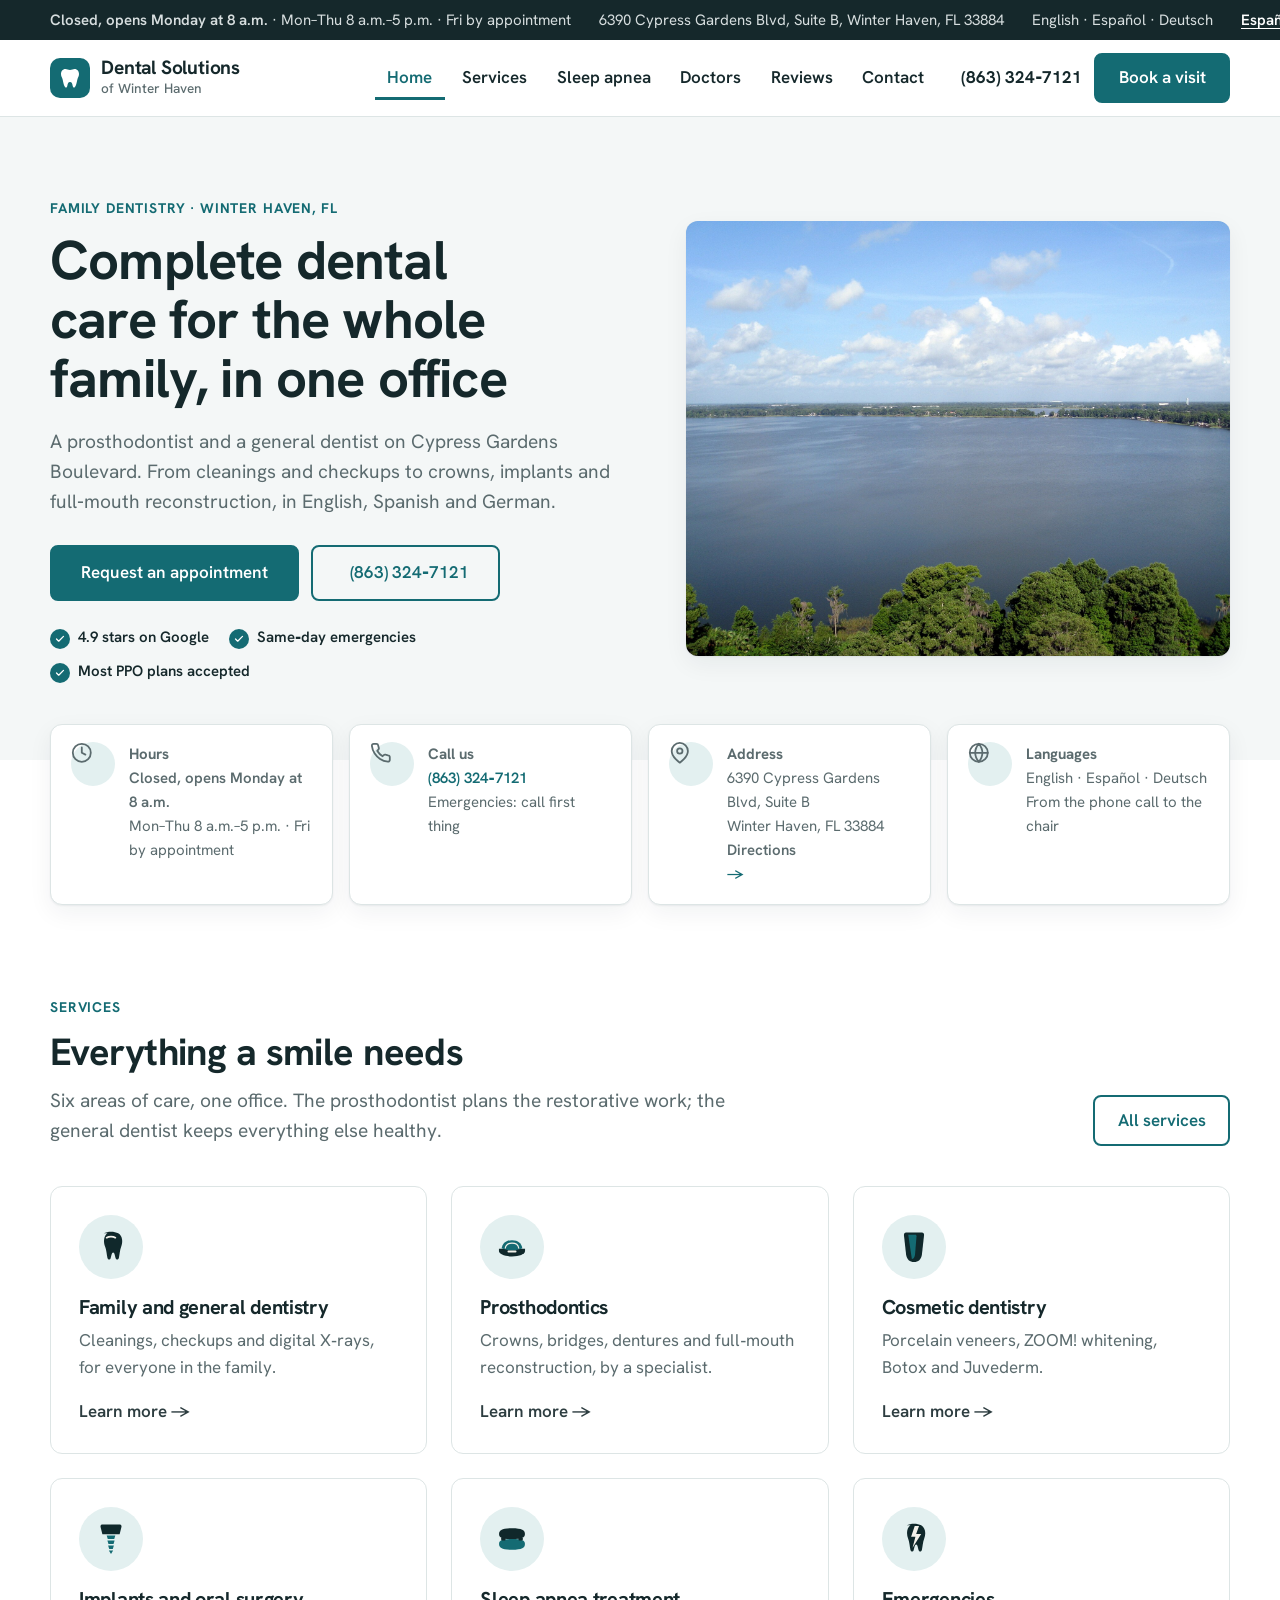
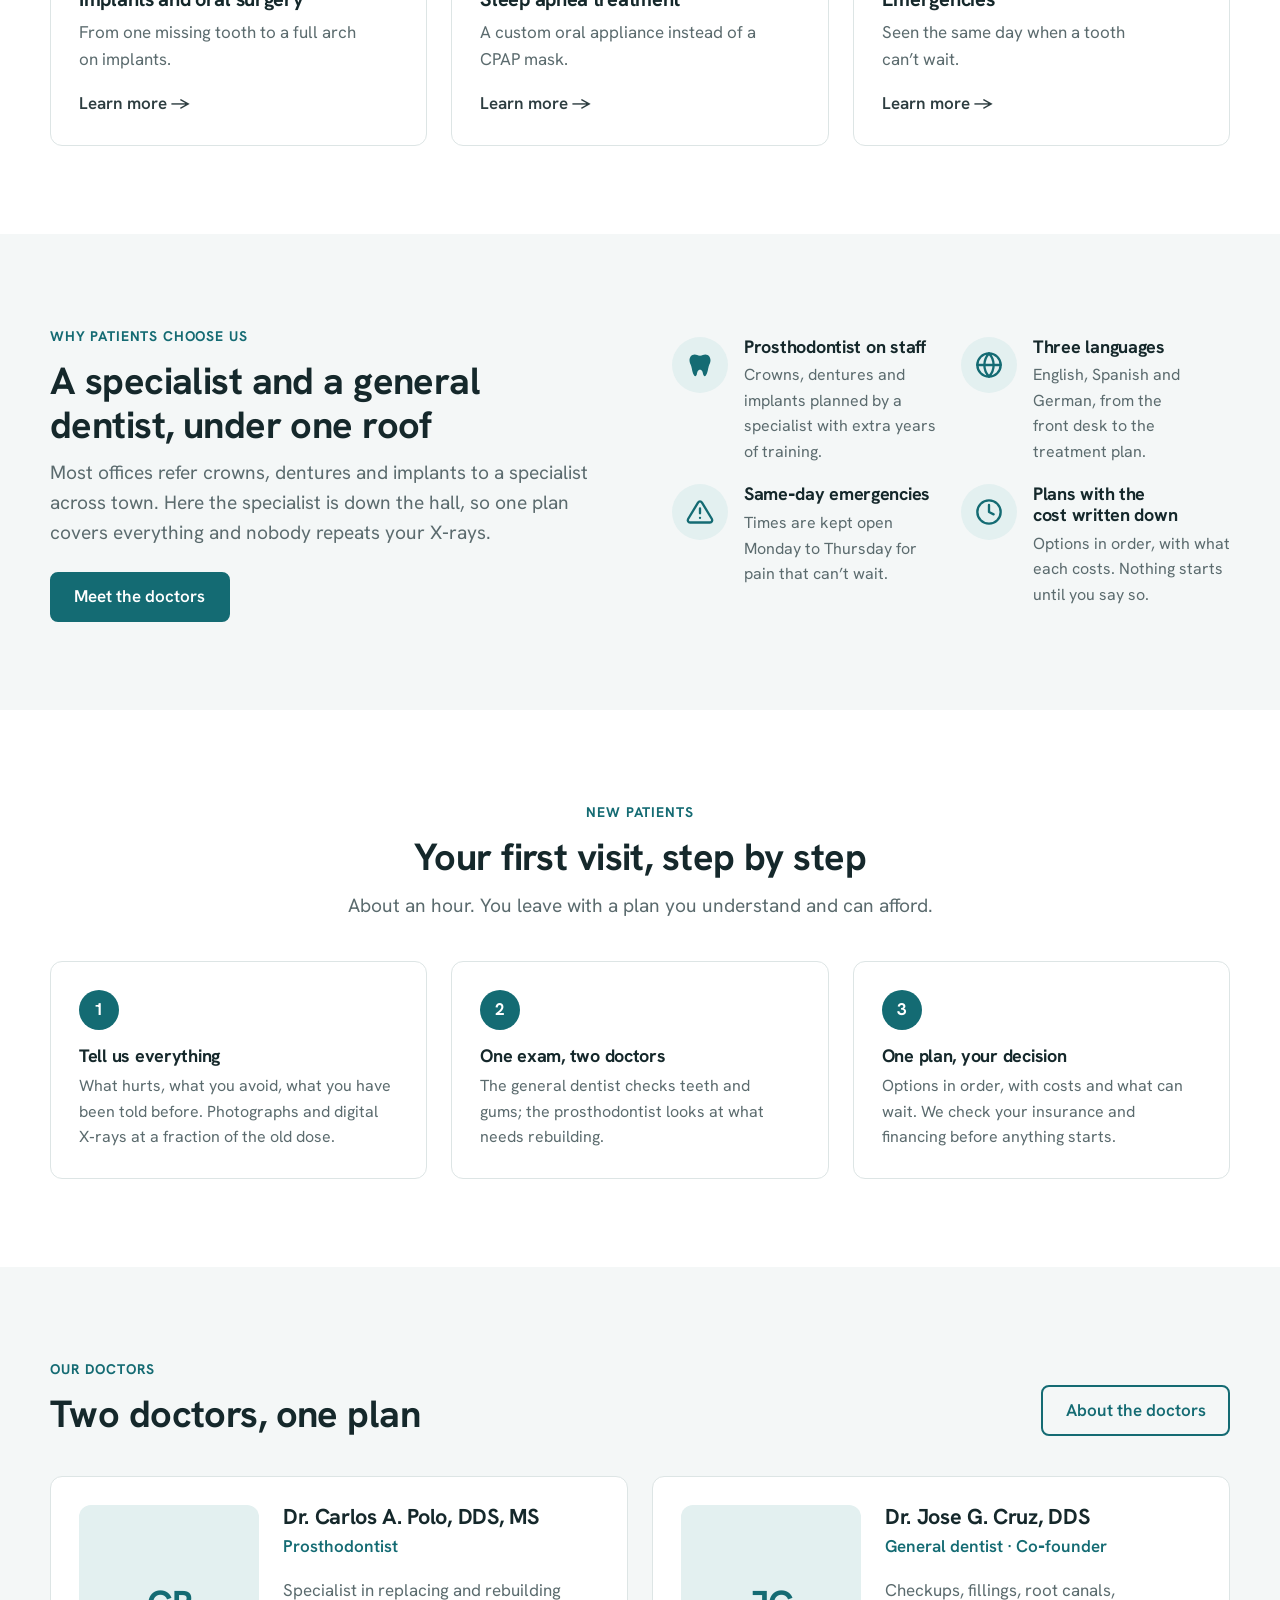
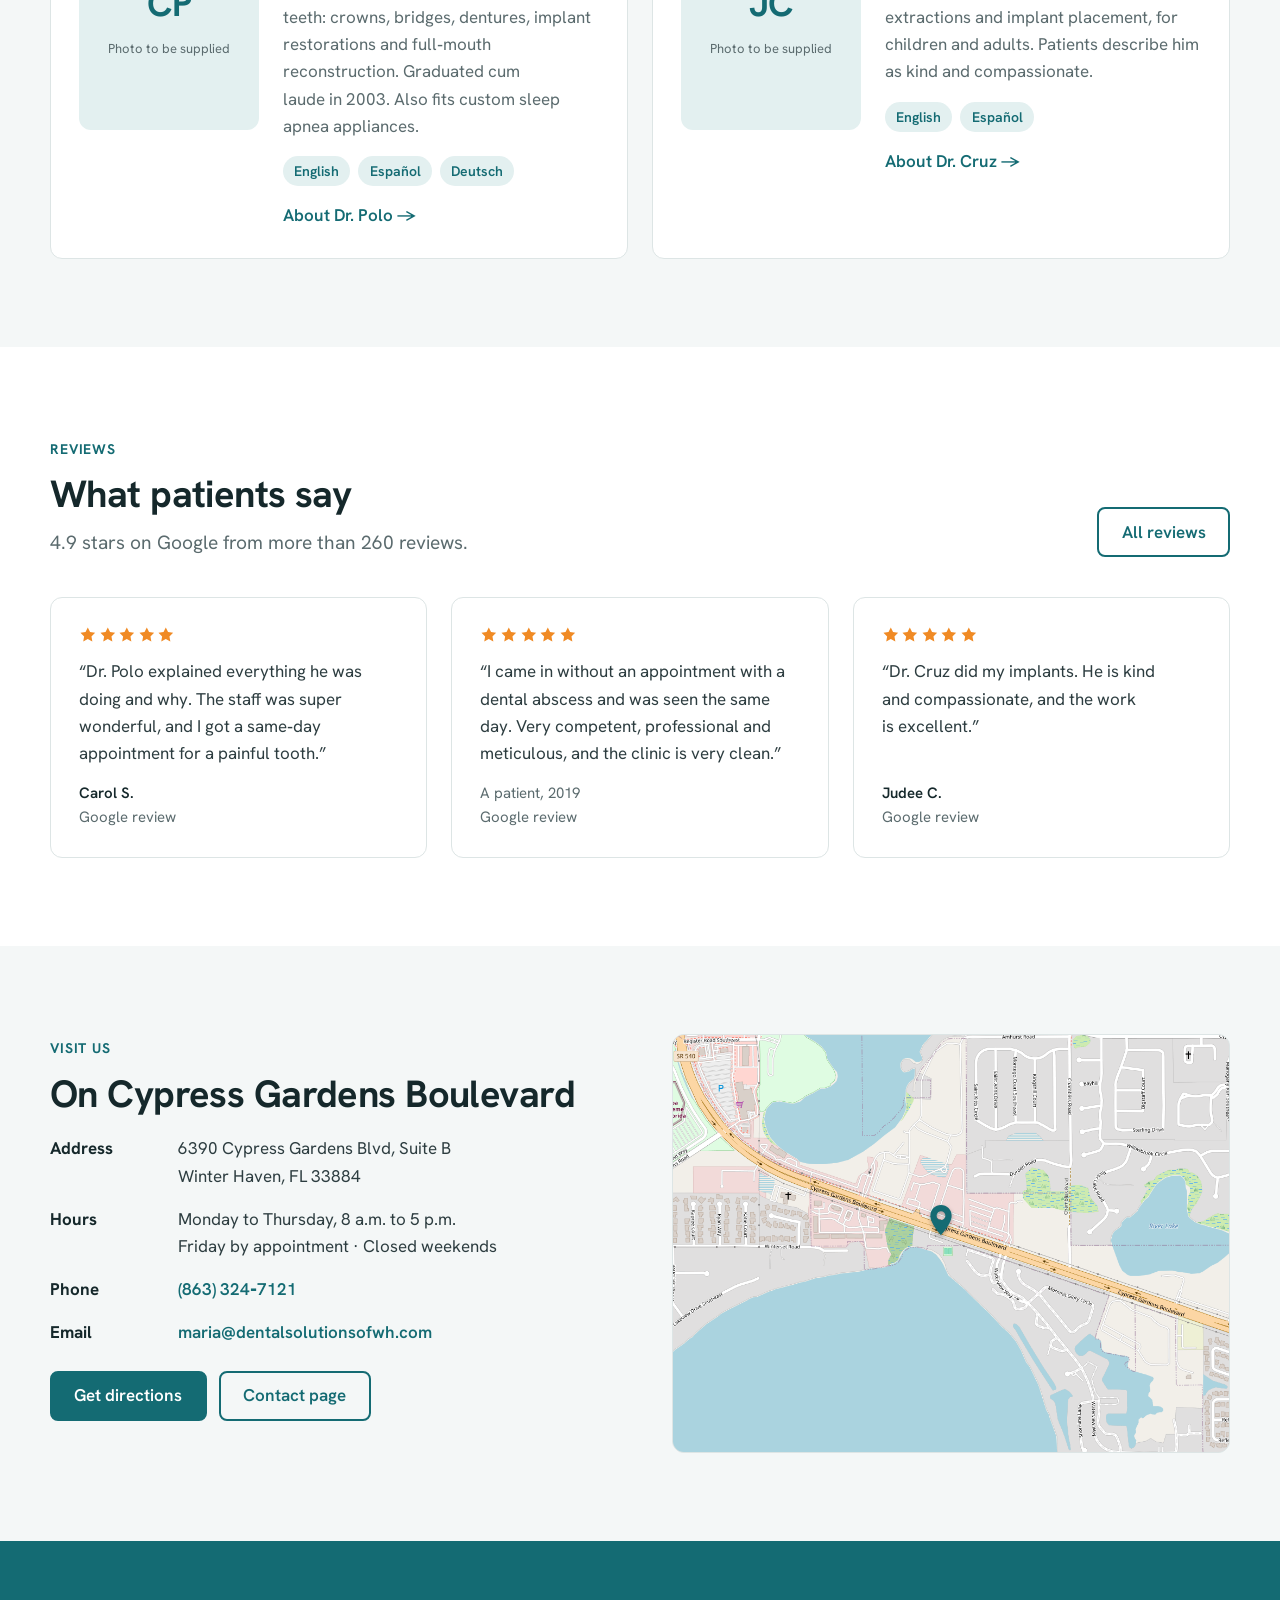
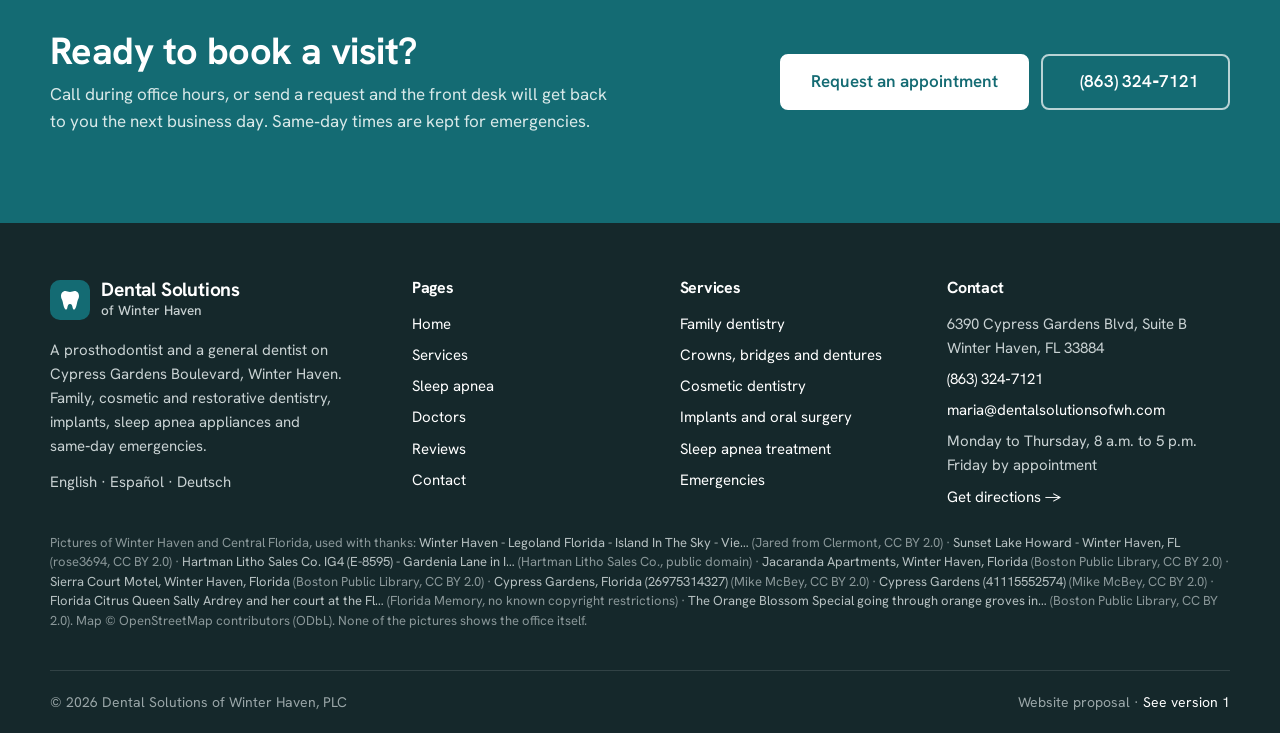
==== commit 96bfe894: "Version 2: conventional practice layout; version 1 kept in v1/ Co-Authored-By: Claude Fable 5.1 <nor" ====
--- a/index.html
+++ b/index.html
@@ -15,185 +15,201 @@
 <script>document.documentElement.classList.add('js');try{var l=localStorage.getItem('dswh-lang');if(l==='es'||l==='en'){document.documentElement.dataset.lang=l;document.documentElement.lang=l;}}catch(e){}</script>
 <link rel="preconnect" href="https://fonts.googleapis.com">
 <link rel="preconnect" href="https://fonts.gstatic.com" crossorigin>
-<link href="https://fonts.googleapis.com/css2?family=Fraunces:opsz,wght@9..144,500;9..144,600&family=Hanken+Grotesk:wght@400;500;600&display=swap" rel="stylesheet">
-<link rel="icon" href="data:image/svg+xml,%3Csvg%20xmlns%3D%27http%3A//www.w3.org/2000/svg%27%20viewBox%3D%270%200%2064%2064%27%3E%3Crect%20width%3D%2764%27%20height%3D%2764%27%20fill%3D%27%23f4f1ea%27/%3E%3Cg%20transform%3D%27translate%2814%206%29%20scale%2836%2052%29%27%3E%3Cpath%20d%3D%27M0.9196%200.0230%20L0.9425%200.0464%20L0.9611%200.0760%20L0.9752%200.1117%20L0.9849%200.1534%20L0.9903%200.2012%20L0.9944%200.2499%20L0.9975%200.2996%20L0.9993%200.3502%20L1.0000%200.4017%20L0.9994%200.4450%20L0.9976%200.4800%20L0.9944%200.5068%20L0.9900%200.5255%20L0.9814%200.5485%20L0.9686%200.5760%20L0.9516%200.6079%20L0.9304%200.6443%20L0.9035%200.6810%20L0.8710%200.7181%20L0.8329%200.7555%20L0.7890%200.7934%20L0.7436%200.8236%20L0.6967%200.8462%20L0.6481%200.8613%20L0.5980%200.8688%20L0.5543%200.8802%20L0.5171%200.8955%20L0.4864%200.9147%20L0.4621%200.9378%20L0.4372%200.9578%20L0.4118%200.9749%20L0.3857%200.9890%20L0.3591%201.0000%20L0.3343%200.9986%20L0.3115%200.9849%20L0.2905%200.9587%20L0.2714%200.9201%20L0.2436%200.8853%20L0.2070%200.8543%20L0.1616%200.8270%20L0.1075%200.8035%20L0.0680%200.7762%20L0.0432%200.7448%20L0.0331%200.7096%20L0.0376%200.6705%20L0.0373%200.6268%20L0.0321%200.5787%20L0.0220%200.5262%20L0.0070%200.4691%20L0.0000%200.4145%20L0.0010%200.3624%20L0.0100%200.3128%20L0.0269%200.2657%20L0.0480%200.2221%20L0.0733%200.1821%20L0.1027%200.1456%20L0.1362%200.1127%20L0.1750%200.0853%20L0.2192%200.0635%20L0.2686%200.0472%20L0.3233%200.0364%20L0.3794%200.0285%20L0.4369%200.0233%20L0.4957%200.0209%20L0.5560%200.0213%20L0.6161%200.0195%20L0.6760%200.0154%20L0.7359%200.0091%20L0.7956%200.0005%20L0.8461%200.0000%20L0.8875%200.0075%20Z%27%20fill%3D%27%23146b73%27/%3E%3C/g%3E%3C/svg%3E">
+<link href="https://fonts.googleapis.com/css2?family=Hanken+Grotesk:wght@400;500;600;700&display=swap" rel="stylesheet">
+<link rel="icon" href="data:image/svg+xml,%3Csvg xmlns='http://www.w3.org/2000/svg' viewBox='0 0 64 64'%3E%3Crect width='64' height='64' rx='14' fill='%23146b73'/%3E%3Cpath d='M22 14c4 0 7 3 10 3s6-3 10-3c7 0 11 6 11 12 0 5-2.5 8.5-4 12-1.5 5-2.5 14-6 18-2.5 3-5 1-5.7-2.5-1-4.5-1.8-9.5-5.3-9.5s-4.3 5-5.3 9.5C26 57 23.5 59 21 56c-3.5-4-4.5-13-6-18-1.5-3.5-4-7-4-12 0-6 4-12 11-12z' fill='%23fff'/%3E%3C/svg%3E">
 <link rel="stylesheet" href="styles.css">
-<style>:root{--lake-mask:url("data:image/svg+xml,<svg%20xmlns='http://www.w3.org/2000/svg'%20viewBox='0%200%201%201'%20preserveAspectRatio='none'><path%20d='M0.9196%200.0230%20L0.9425%200.0464%20L0.9611%200.0760%20L0.9752%200.1117%20L0.9849%200.1534%20L0.9903%200.2012%20L0.9944%200.2499%20L0.9975%200.2996%20L0.9993%200.3502%20L1.0000%200.4017%20L0.9994%200.4450%20L0.9976%200.4800%20L0.9944%200.5068%20L0.9900%200.5255%20L0.9814%200.5485%20L0.9686%200.5760%20L0.9516%200.6079%20L0.9304%200.6443%20L0.9035%200.6810%20L0.8710%200.7181%20L0.8329%200.7555%20L0.7890%200.7934%20L0.7436%200.8236%20L0.6967%200.8462%20L0.6481%200.8613%20L0.5980%200.8688%20L0.5543%200.8802%20L0.5171%200.8955%20L0.4864%200.9147%20L0.4621%200.9378%20L0.4372%200.9578%20L0.4118%200.9749%20L0.3857%200.9890%20L0.3591%201.0000%20L0.3343%200.9986%20L0.3115%200.9849%20L0.2905%200.9587%20L0.2714%200.9201%20L0.2436%200.8853%20L0.2070%200.8543%20L0.1616%200.8270%20L0.1075%200.8035%20L0.0680%200.7762%20L0.0432%200.7448%20L0.0331%200.7096%20L0.0376%200.6705%20L0.0373%200.6268%20L0.0321%200.5787%20L0.0220%200.5262%20L0.0070%200.4691%20L0.0000%200.4145%20L0.0010%200.3624%20L0.0100%200.3128%20L0.0269%200.2657%20L0.0480%200.2221%20L0.0733%200.1821%20L0.1027%200.1456%20L0.1362%200.1127%20L0.1750%200.0853%20L0.2192%200.0635%20L0.2686%200.0472%20L0.3233%200.0364%20L0.3794%200.0285%20L0.4369%200.0233%20L0.4957%200.0209%20L0.5560%200.0213%20L0.6161%200.0195%20L0.6760%200.0154%20L0.7359%200.0091%20L0.7956%200.0005%20L0.8461%200.0000%20L0.8875%200.0075%20Z'%20fill='black'/></svg>");--chev:url("data:image/svg+xml,%3Csvg xmlns=%27http://www.w3.org/2000/svg%27 viewBox=%270 0 16 16%27%3E%3Cpath d=%27M3 6l5 5 5-5%27 fill=%27none%27 stroke=%27%2310282b%27 stroke-width=%272%27/%3E%3C/svg%3E");--chev-light:url("data:image/svg+xml,%3Csvg xmlns=%27http://www.w3.org/2000/svg%27 viewBox=%270 0 16 16%27%3E%3Cpath d=%27M3 6l5 5 5-5%27 fill=%27none%27 stroke=%27%23f4f1ea%27 stroke-width=%272%27/%3E%3C/svg%3E");--coupon-mask:radial-gradient(14px at 46% 0, transparent 97%, #000 100%), radial-gradient(14px at 46% 100%, transparent 97%, #000 100%);--coupon-mask-v:radial-gradient(14px at 0 46%, transparent 97%, #000 100%), radial-gradient(14px at 100% 46%, transparent 97%, #000 100%);}.coupon{-webkit-mask-composite:source-in;mask-composite:intersect;}</style>
 </head>
 <body>
-<svg width="0" height="0" aria-hidden="true" style="position:absolute"><defs><clipPath id="lake" clipPathUnits="objectBoundingBox"><path d="M0.9196 0.0230 L0.9425 0.0464 L0.9611 0.0760 L0.9752 0.1117 L0.9849 0.1534 L0.9903 0.2012 L0.9944 0.2499 L0.9975 0.2996 L0.9993 0.3502 L1.0000 0.4017 L0.9994 0.4450 L0.9976 0.4800 L0.9944 0.5068 L0.9900 0.5255 L0.9814 0.5485 L0.9686 0.5760 L0.9516 0.6079 L0.9304 0.6443 L0.9035 0.6810 L0.8710 0.7181 L0.8329 0.7555 L0.7890 0.7934 L0.7436 0.8236 L0.6967 0.8462 L0.6481 0.8613 L0.5980 0.8688 L0.5543 0.8802 L0.5171 0.8955 L0.4864 0.9147 L0.4621 0.9378 L0.4372 0.9578 L0.4118 0.9749 L0.3857 0.9890 L0.3591 1.0000 L0.3343 0.9986 L0.3115 0.9849 L0.2905 0.9587 L0.2714 0.9201 L0.2436 0.8853 L0.2070 0.8543 L0.1616 0.8270 L0.1075 0.8035 L0.0680 0.7762 L0.0432 0.7448 L0.0331 0.7096 L0.0376 0.6705 L0.0373 0.6268 L0.0321 0.5787 L0.0220 0.5262 L0.0070 0.4691 L0.0000 0.4145 L0.0010 0.3624 L0.0100 0.3128 L0.0269 0.2657 L0.0480 0.2221 L0.0733 0.1821 L0.1027 0.1456 L0.1362 0.1127 L0.1750 0.0853 L0.2192 0.0635 L0.2686 0.0472 L0.3233 0.0364 L0.3794 0.0285 L0.4369 0.0233 L0.4957 0.0209 L0.5560 0.0213 L0.6161 0.0195 L0.6760 0.0154 L0.7359 0.0091 L0.7956 0.0005 L0.8461 0.0000 L0.8875 0.0075 Z"/></clipPath><clipPath id="lake-wide" clipPathUnits="objectBoundingBox"><path d="M0.9196 0.0230 L0.9425 0.0464 L0.9611 0.0760 L0.9752 0.1117 L0.9849 0.1534 L0.9903 0.2012 L0.9944 0.2499 L0.9975 0.2996 L0.9993 0.3502 L1.0000 0.4017 L0.9994 0.4450 L0.9976 0.4800 L0.9944 0.5068 L0.9900 0.5255 L0.9814 0.5485 L0.9686 0.5760 L0.9516 0.6079 L0.9304 0.6443 L0.9035 0.6810 L0.8710 0.7181 L0.8329 0.7555 L0.7890 0.7934 L0.7436 0.8236 L0.6967 0.8462 L0.6481 0.8613 L0.5980 0.8688 L0.5543 0.8802 L0.5171 0.8955 L0.4864 0.9147 L0.4621 0.9378 L0.4372 0.9578 L0.4118 0.9749 L0.3857 0.9890 L0.3591 1.0000 L0.3343 0.9986 L0.3115 0.9849 L0.2905 0.9587 L0.2714 0.9201 L0.2436 0.8853 L0.2070 0.8543 L0.1616 0.8270 L0.1075 0.8035 L0.0680 0.7762 L0.0432 0.7448 L0.0331 0.7096 L0.0376 0.6705 L0.0373 0.6268 L0.0321 0.5787 L0.0220 0.5262 L0.0070 0.4691 L0.0000 0.4145 L0.0010 0.3624 L0.0100 0.3128 L0.0269 0.2657 L0.0480 0.2221 L0.0733 0.1821 L0.1027 0.1456 L0.1362 0.1127 L0.1750 0.0853 L0.2192 0.0635 L0.2686 0.0472 L0.3233 0.0364 L0.3794 0.0285 L0.4369 0.0233 L0.4957 0.0209 L0.5560 0.0213 L0.6161 0.0195 L0.6760 0.0154 L0.7359 0.0091 L0.7956 0.0005 L0.8461 0.0000 L0.8875 0.0075 Z" transform="translate(0 1) rotate(-90)"/></clipPath><symbol id="lk" viewBox="0 0 1 1" preserveAspectRatio="none"><path d="M0.9196 0.0230 L0.9425 0.0464 L0.9611 0.0760 L0.9752 0.1117 L0.9849 0.1534 L0.9903 0.2012 L0.9944 0.2499 L0.9975 0.2996 L0.9993 0.3502 L1.0000 0.4017 L0.9994 0.4450 L0.9976 0.4800 L0.9944 0.5068 L0.9900 0.5255 L0.9814 0.5485 L0.9686 0.5760 L0.9516 0.6079 L0.9304 0.6443 L0.9035 0.6810 L0.8710 0.7181 L0.8329 0.7555 L0.7890 0.7934 L0.7436 0.8236 L0.6967 0.8462 L0.6481 0.8613 L0.5980 0.8688 L0.5543 0.8802 L0.5171 0.8955 L0.4864 0.9147 L0.4621 0.9378 L0.4372 0.9578 L0.4118 0.9749 L0.3857 0.9890 L0.3591 1.0000 L0.3343 0.9986 L0.3115 0.9849 L0.2905 0.9587 L0.2714 0.9201 L0.2436 0.8853 L0.2070 0.8543 L0.1616 0.8270 L0.1075 0.8035 L0.0680 0.7762 L0.0432 0.7448 L0.0331 0.7096 L0.0376 0.6705 L0.0373 0.6268 L0.0321 0.5787 L0.0220 0.5262 L0.0070 0.4691 L0.0000 0.4145 L0.0010 0.3624 L0.0100 0.3128 L0.0269 0.2657 L0.0480 0.2221 L0.0733 0.1821 L0.1027 0.1456 L0.1362 0.1127 L0.1750 0.0853 L0.2192 0.0635 L0.2686 0.0472 L0.3233 0.0364 L0.3794 0.0285 L0.4369 0.0233 L0.4957 0.0209 L0.5560 0.0213 L0.6161 0.0195 L0.6760 0.0154 L0.7359 0.0091 L0.7956 0.0005 L0.8461 0.0000 L0.8875 0.0075 Z"/></symbol></defs></svg>
 <a class="skip" href="#main"><span data-l="en">Skip to content</span><span data-l="es">Ir al contenido</span></a>
-<header class="top">
-  <div class="wrap top-row">
-    <a class="wordmark" href="index.html" aria-label="Dental Solutions of Winter Haven, home"><i aria-hidden="true"></i><span><b>Dental Solutions</b><small>of Winter Haven</small></span></a>
-    <nav class="menu" id="menu" aria-label="Main"><a href="services.html"><span data-l="en">Services</span><span data-l="es">Servicios</span></a><a href="sleep-apnea.html"><span data-l="en">Sleep apnea</span><span data-l="es">Apnea del sueño</span></a><a href="doctors.html"><span data-l="en">Doctors</span><span data-l="es">Doctores</span></a><a href="reviews.html"><span data-l="en">Reviews</span><span data-l="es">Opiniones</span></a><a href="contact.html"><span data-l="en">Contact</span><span data-l="es">Contacto</span></a>
-      <button class="lang" id="lang" type="button" aria-label="Cambiar idioma / Change language"><span data-l="en">Español</span><span data-l="es">English</span></button>
-    </nav>
-    <a class="btn" href="contact.html"><span data-l="en">Book a visit</span><span data-l="es">Reservar cita</span></a>
-    <button class="burger" id="burger" type="button" aria-expanded="false" aria-controls="menu"><span data-l="en">Menu</span><span data-l="es">Menú</span></button>
+<div class="topbar">
+  <div class="wrap topbar-row">
+    <span><span class="open-now" data-open-now></span><span class="hide-sm"> · <span data-l="en">Mon–Thu 8 a.m.–5 p.m. · Fri by appointment</span><span data-l="es">Lun–jue 8 a.m.–5 p.m. · Vie con cita</span></span></span>
+    <span class="hide-sm">6390 Cypress Gardens Blvd, Suite B, Winter Haven, FL 33884</span>
+    <span class="spacer hide-md">English · Español · Deutsch</span>
+    <button class="lang" id="lang" type="button" aria-label="Cambiar idioma / Change language"><span data-l="en">Español</span><span data-l="es">English</span></button>
+  </div>
+</div>
+<header class="header">
+  <div class="wrap header-row">
+    <a class="logo " href="index.html" aria-label="Dental Solutions of Winter Haven, home"><span class="logo-mark"><svg viewBox="0 0 24 24" fill="currentColor" aria-hidden="true"><path d="M7.5 3C9 3 10 4 12 4s3-1 4.5-1C19.5 3 21 5.5 21 8c0 2-1 3.5-1.5 5-.6 2-1 6-2.5 8-1 1.3-2 .3-2.3-1-.4-1.8-.7-4-2.7-4s-2.3 2.2-2.7 4c-.3 1.3-1.3 2.3-2.3 1C5.5 19 5.1 15 4.5 13 4 11.5 3 10 3 8c0-2.5 1.5-5 4.5-5z"/></svg></span><span><b>Dental Solutions</b><small>of Winter Haven</small></span></a>
+    <nav class="nav" id="menu" aria-label="Main"><a href="index.html" aria-current="page"><span data-l="en">Home</span><span data-l="es">Inicio</span></a><a href="services.html"><span data-l="en">Services</span><span data-l="es">Servicios</span></a><a href="sleep-apnea.html"><span data-l="en">Sleep apnea</span><span data-l="es">Apnea del sueño</span></a><a href="doctors.html"><span data-l="en">Doctors</span><span data-l="es">Doctores</span></a><a href="reviews.html"><span data-l="en">Reviews</span><span data-l="es">Opiniones</span></a><a href="contact.html"><span data-l="en">Contact</span><span data-l="es">Contacto</span></a></nav>
+    <div class="header-actions">
+      <a class="header-phone" href="tel:+18633247121">(863) 324‑7121</a>
+      <a class="btn" href="contact.html#request"><span data-l="en">Book a visit</span><span data-l="es">Reservar cita</span></a>
+      <button class="burger" id="burger" type="button" aria-expanded="false" aria-controls="menu"><span data-l="en">Menu</span><span data-l="es">Menú</span></button>
+    </div>
   </div>
 </header>
 <main id="main">
-<section class="hero wrap grid">
-  <div class="hero-text">
-    <h1 class="h1" data-rise style="--i:0"><span data-l="en">Two dentists, one plan.</span><span data-l="es">Dos dentistas, un plan.</span></h1>
-    <p class="lead" data-rise style="--i:1"><span data-l="en">A prosthodontist and a general dentist at 6390 Cypress Gardens Boulevard, Winter Haven. From a cleaning to a full‑mouth reconstruction, in English, Spanish and German.</span><span data-l="es">Un prostodoncista y un dentista general en 6390 Cypress Gardens Boulevard, Winter Haven. De una limpieza a una reconstrucción completa, en español, inglés y alemán.</span></p>
-    <div class="btn-row" data-rise style="--i:2">
-      <a class="btn" href="contact.html"><span data-l="en">Book a visit</span><span data-l="es">Reservar cita</span></a>
-      <a class="textlink" href="tel:+18633247121"><span data-l="en">or call</span><span data-l="es">o llame al</span> (863) 324‑7121</a>
-    </div>
-    <p class="hero-note small muted" data-rise style="--i:3"><span class="open-now" data-open-now></span> · <span data-l="en">Monday to Thursday, 8 to 5 · Same‑day emergencies</span><span data-l="es">Lunes a jueves, 8 a 5 · Urgencias el mismo día</span></p>
-  </div>
-  <div class="hero-pair lake" aria-hidden="true"></div>
-  <figure class="hero-shape lake shutter">
-    <img src="assets/winter-haven-legoland-florida-island-in-the.jpg" alt="Lake Eloise seen from above, with the far shore and summer clouds" width="1920" height="1402" fetchpriority="high">
-  </figure>
-</section>
-
-<section class="wrap">
-  <div class="statement-block" data-reveal>
-    <p class="statement"><span data-l="en">Between Lake Eloise and Lake Winterset, on the road to Cypress Gardens</span><span data-l="es">Entre Lake Eloise y Lake Winterset, camino a Cypress Gardens</span> <span class="inl"><img src="assets/cypress-gardens-41115552574.jpg" alt="" width="640" height="409" loading="lazy"></span> <span data-l="en">a prosthodontist and a general dentist look after Winter Haven’s families</span><span data-l="es">un prostodoncista y un dentista general cuidan a las familias de Winter Haven</span> <span class="inl"><img src="assets/cypress-gardens-florida-26975314327.jpg" alt="" width="640" height="402" loading="lazy"></span> <span data-l="en">in three languages.</span><span data-l="es">en tres idiomas.</span></p>
+<section class="hero">
+  <div class="wrap hero-grid">
+    <div>
+      <span class="eyebrow"><span data-l="en">Family dentistry · Winter Haven, FL</span><span data-l="es">Odontología familiar · Winter Haven, FL</span></span>
+      <h1 class="h1"><span data-l="en">Complete dental care for the whole family, in one office</span><span data-l="es">Atención dental completa para toda la familia, en un solo consultorio</span></h1>
+      <p class="lead"><span data-l="en">A prosthodontist and a general dentist on Cypress Gardens Boulevard. From cleanings and checkups to crowns, implants and full‑mouth reconstruction, in English, Spanish and German.</span><span data-l="es">Un prostodoncista y un dentista general en Cypress Gardens Boulevard. De limpiezas y revisiones a coronas, implantes y reconstrucción completa, en español, inglés y alemán.</span></p>
+      <div class="btn-row">
+        <a class="btn btn-lg" href="contact.html#request"><span data-l="en">Request an appointment</span><span data-l="es">Solicitar una cita</span></a>
+        <a class="btn btn-outline btn-lg" href="tel:+18633247121"><svg viewBox="0 0 24 24" fill="none" stroke="currentColor" stroke-width="2" stroke-linecap="round" stroke-linejoin="round" aria-hidden="true"><path d="M22 16.9v3a2 2 0 0 1-2.2 2 19.8 19.8 0 0 1-8.6-3.1 19.5 19.5 0 0 1-6-6A19.8 19.8 0 0 1 2.1 4.2 2 2 0 0 1 4.1 2h3a2 2 0 0 1 2 1.7c.1.9.4 1.8.7 2.7a2 2 0 0 1-.5 2.1L8 9.8a16 16 0 0 0 6 6l1.3-1.3a2 2 0 0 1 2.1-.4c.9.3 1.8.6 2.7.7a2 2 0 0 1 1.9 2.1z"/></svg> (863) 324‑7121</a>
+      </div>
+      <ul class="hero-badges">
+        <li><span class="check"><svg viewBox="0 0 24 24" fill="none" stroke="currentColor" stroke-width="3" stroke-linecap="round" stroke-linejoin="round" aria-hidden="true"><path d="M20 6 9 17l-5-5"/></svg></span> <span data-l="en">4.9 stars on Google</span><span data-l="es">4,9 estrellas en Google</span></li>
+        <li><span class="check"><svg viewBox="0 0 24 24" fill="none" stroke="currentColor" stroke-width="3" stroke-linecap="round" stroke-linejoin="round" aria-hidden="true"><path d="M20 6 9 17l-5-5"/></svg></span> <span data-l="en">Same‑day emergencies</span><span data-l="es">Urgencias el mismo día</span></li>
+        <li><span class="check"><svg viewBox="0 0 24 24" fill="none" stroke="currentColor" stroke-width="3" stroke-linecap="round" stroke-linejoin="round" aria-hidden="true"><path d="M20 6 9 17l-5-5"/></svg></span> <span data-l="en">Most PPO plans accepted</span><span data-l="es">Mayoría de planes PPO</span></li>
+      </ul>
+    </div>
+    <figure class="hero-pic"><img src="assets/winter-haven-legoland-florida-island-in-the.jpg" alt="Lake Eloise, Winter Haven, seen from above on a summer day" width="1920" height="1402" fetchpriority="high"></figure>
+  </div>
+</section>
+
+<section class="wrap strip">
+  <div class="strip-grid">
+    <div class="info"><span class="icon"><svg viewBox="0 0 24 24" fill="none" stroke="currentColor" stroke-width="2" stroke-linecap="round" stroke-linejoin="round" aria-hidden="true"><circle cx="12" cy="12" r="10"/><path d="M12 6v6l4 2"/></svg></span><div><strong><span data-l="en">Hours</span><span data-l="es">Horario</span></strong><span class="open-now" data-open-now></span><span><span data-l="en">Mon–Thu 8 a.m.–5 p.m. · Fri by appointment</span><span data-l="es">Lun–jue 8 a.m.–5 p.m. · Vie con cita</span></span></div></div>
+    <div class="info"><span class="icon"><svg viewBox="0 0 24 24" fill="none" stroke="currentColor" stroke-width="2" stroke-linecap="round" stroke-linejoin="round" aria-hidden="true"><path d="M22 16.9v3a2 2 0 0 1-2.2 2 19.8 19.8 0 0 1-8.6-3.1 19.5 19.5 0 0 1-6-6A19.8 19.8 0 0 1 2.1 4.2 2 2 0 0 1 4.1 2h3a2 2 0 0 1 2 1.7c.1.9.4 1.8.7 2.7a2 2 0 0 1-.5 2.1L8 9.8a16 16 0 0 0 6 6l1.3-1.3a2 2 0 0 1 2.1-.4c.9.3 1.8.6 2.7.7a2 2 0 0 1 1.9 2.1z"/></svg></span><div><strong><span data-l="en">Call us</span><span data-l="es">Llámenos</span></strong><a href="tel:+18633247121">(863) 324‑7121</a><span><span data-l="en">Emergencies: call first thing</span><span data-l="es">Urgencias: llame a primera hora</span></span></div></div>
+    <div class="info"><span class="icon"><svg viewBox="0 0 24 24" fill="none" stroke="currentColor" stroke-width="2" stroke-linecap="round" stroke-linejoin="round" aria-hidden="true"><path d="M21 10c0 7-9 13-9 13S3 17 3 10a9 9 0 0 1 18 0z"/><circle cx="12" cy="10" r="3"/></svg></span><div><strong><span data-l="en">Address</span><span data-l="es">Dirección</span></strong><span>6390 Cypress Gardens Blvd, Suite B<br>Winter Haven, FL 33884</span><a href="https://www.google.com/maps/dir/?api=1&destination=6390+Cypress+Gardens+Blvd+Winter+Haven+FL+33884" target="_blank" rel="noopener"><span data-l="en">Directions</span><span data-l="es">Cómo llegar</span> →</a></div></div>
+    <div class="info"><span class="icon"><svg viewBox="0 0 24 24" fill="none" stroke="currentColor" stroke-width="2" stroke-linecap="round" stroke-linejoin="round" aria-hidden="true"><circle cx="12" cy="12" r="10"/><path d="M2 12h20M12 2a15 15 0 0 1 4 10 15 15 0 0 1-4 10 15 15 0 0 1-4-10 15 15 0 0 1 4-10z"/></svg></span><div><strong><span data-l="en">Languages</span><span data-l="es">Idiomas</span></strong><span>English · Español · Deutsch</span><span><span data-l="en">From the phone call to the chair</span><span data-l="es">De la llamada al sillón</span></span></div></div>
   </div>
 </section>
 
 <section class="section" id="services">
-  <div class="wrap grid spec">
-    <div class="spec-head" data-reveal>
-      <h2 class="h2"><span data-l="en">Everything a smile needs</span><span data-l="es">Todo lo que una sonrisa necesita</span></h2>
-      <p class="muted"><span data-l="en">Six areas of care, one office. The prosthodontist plans the restorative work; the general dentist keeps everything else healthy.</span><span data-l="es">Seis áreas de atención, un solo consultorio. El prostodoncista planea el trabajo restaurador; el dentista general mantiene sano todo lo demás.</span></p>
-      <div class="btn-row"><a class="btn" href="services.html"><span data-l="en">All services</span><span data-l="es">Todos los servicios</span></a></div>
-    </div>
-    <div class="tiles" data-reveal><a class="tile" href="services.html#general"><div class="tile-art tile-b"><svg viewBox="0 0 100 100" aria-hidden="true"><path d="M30 12c10-6 30-6 40 0 12 7 14 24 8 38-3 7-4 20-6 30-1 6-7 7-9 1-2-6-3-16-7-16s-5 10-7 16c-2 6-8 5-9-1-2-10-3-23-6-30-6-14-4-31 6-38z" fill="#10282b"/><path d="M38 24c6-4 18-4 24 0" fill="none" stroke="#f4f1ea" stroke-width="5" stroke-linecap="round"/></svg></div><h3><span data-l="en">Family and general dentistry</span><span data-l="es">Odontología general y familiar</span></h3><p><span data-l="en">Cleanings, checkups and digital X‑rays, for everyone in the family.</span><span data-l="es">Limpiezas, revisiones y radiografías digitales, para toda la familia.</span></p></a><a class="tile tile-wide" href="services.html#prostho"><div class="tile-art tile-a"><svg viewBox="0 0 160 100" aria-hidden="true"><path d="M22 58h116v10c0 14-26 24-58 24S22 82 22 68z" fill="#10282b"/><path d="M34 56c4-22 18-36 46-36s42 14 46 36c-14 6-30 9-46 9s-32-3-46-9z" fill="#146b73"/><path d="M50 55c2-12 12-22 30-22s28 10 30 22" fill="none" stroke="#f4f1ea" stroke-width="5" stroke-linecap="round"/><rect x="60" y="66" width="40" height="8" rx="4" fill="#f4f1ea"/></svg></div><h3><span data-l="en">Prosthodontics</span><span data-l="es">Prostodoncia</span></h3><p><span data-l="en">Crowns, bridges, dentures and full‑mouth reconstruction, by a specialist.</span><span data-l="es">Coronas, puentes, prótesis y reconstrucción completa, con un especialista.</span></p></a><a class="tile" href="services.html#cosmetic"><div class="tile-art tile-c"><svg viewBox="0 0 100 100" aria-hidden="true"><path d="M28 10h44c4 0 6 3 6 7l-6 54c-2 14-10 21-22 21S30 85 28 71L22 17c0-4 2-7 6-7z" fill="#10282b"/><path d="M34 16h20c2 0 3 2 3 4l-4 50c-1 9-4 13-9 13" fill="#146b73"/></svg></div><h3><span data-l="en">Cosmetic dentistry</span><span data-l="es">Odontología estética</span></h3><p><span data-l="en">Porcelain veneers, ZOOM! whitening, Botox and Juvederm.</span><span data-l="es">Carillas de porcelana, blanqueamiento ZOOM!, Botox y Juvederm.</span></p></a><a class="tile" href="services.html#implants"><div class="tile-art tile-a"><svg viewBox="0 0 100 100" aria-hidden="true"><path d="M26 10h48c4 0 6 3 5 7l-5 20H26l-5-20c-1-4 1-7 5-7z" fill="#10282b"/><path d="M38 40h24l-3 10H41zM40 54h20l-3 10H43zM42 68h16l-3 10H45zM44 82h12l-6 10z" fill="#146b73"/></svg></div><h3><span data-l="en">Implants and oral surgery</span><span data-l="es">Implantes y cirugía oral</span></h3><p><span data-l="en">From one missing tooth to a full arch on implants.</span><span data-l="es">Desde un diente perdido hasta una arcada completa sobre implantes.</span></p></a><a class="tile" href="sleep-apnea.html"><div class="tile-art tile-b"><svg viewBox="0 0 100 100" aria-hidden="true"><path d="M14 36c0-10 8-16 36-16s36 6 36 16-8 14-36 14-36-4-36-14z" fill="#10282b"/><path d="M14 64c0 10 8 16 36 16s36-6 36-16-8-14-36-14-36 4-36 14z" fill="#146b73"/><rect x="20" y="46" width="12" height="8" rx="2" fill="#10282b"/><rect x="68" y="46" width="12" height="8" rx="2" fill="#10282b"/></svg></div><h3><span data-l="en">Sleep apnea treatment</span><span data-l="es">Tratamiento de apnea del sueño</span></h3><p><span data-l="en">A custom oral appliance instead of a CPAP mask.</span><span data-l="es">Un aparato bucal a medida en lugar de la máscara CPAP.</span></p></a><a class="tile" href="services.html#emergency"><div class="tile-art tile-c"><svg viewBox="0 0 100 100" aria-hidden="true"><path d="M30 12c10-6 30-6 40 0 12 7 14 24 8 38-3 7-4 20-6 30-1 6-7 7-9 1-2-6-3-16-7-16s-5 10-7 16c-2 6-8 5-9-1-2-10-3-23-6-30-6-14-4-31 6-38z" fill="#10282b"/><path d="M52 14l-10 30h12l-8 30 24-38H56l8-22z" fill="#f4f1ea"/></svg></div><h3><span data-l="en">Emergencies</span><span data-l="es">Urgencias</span></h3><p><span data-l="en">Seen the same day when a tooth can’t wait.</span><span data-l="es">Atención el mismo día cuando un diente no puede esperar.</span></p></a></div>
+  <div class="wrap">
+    <div class="section-head split">
+      <div><span class="eyebrow"><span data-l="en">Services</span><span data-l="es">Servicios</span></span><h2 class="h2"><span data-l="en">Everything a smile needs</span><span data-l="es">Todo lo que una sonrisa necesita</span></h2><p class="lead"><span data-l="en">Six areas of care, one office. The prosthodontist plans the restorative work; the general dentist keeps everything else healthy.</span><span data-l="es">Seis áreas de atención, un solo consultorio. El prostodoncista planea el trabajo restaurador; el dentista general mantiene sano todo lo demás.</span></p></div>
+      <a class="btn btn-outline" href="services.html"><span data-l="en">All services</span><span data-l="es">Todos los servicios</span></a>
+    </div>
+    <div class="grid-3"><a class="card card-link" href="services.html#general"><span class="icon"><svg viewBox="0 0 100 100" aria-hidden="true"><path d="M30 12c10-6 30-6 40 0 12 7 14 24 8 38-3 7-4 20-6 30-1 6-7 7-9 1-2-6-3-16-7-16s-5 10-7 16c-2 6-8 5-9-1-2-10-3-23-6-30-6-14-4-31 6-38z" fill="#10282b"/><path d="M38 24c6-4 18-4 24 0" fill="none" stroke="#f4f1ea" stroke-width="5" stroke-linecap="round"/></svg></span><h3 class="h3"><span data-l="en">Family and general dentistry</span><span data-l="es">Odontología general y familiar</span></h3><p><span data-l="en">Cleanings, checkups and digital X‑rays, for everyone in the family.</span><span data-l="es">Limpiezas, revisiones y radiografías digitales, para toda la familia.</span></p><span class="link link-arrow"><span data-l="en">Learn more</span><span data-l="es">Más información</span></span></a><a class="card card-link" href="services.html#prostho"><span class="icon"><svg viewBox="0 0 160 100" aria-hidden="true"><path d="M22 58h116v10c0 14-26 24-58 24S22 82 22 68z" fill="#10282b"/><path d="M34 56c4-22 18-36 46-36s42 14 46 36c-14 6-30 9-46 9s-32-3-46-9z" fill="#146b73"/><path d="M50 55c2-12 12-22 30-22s28 10 30 22" fill="none" stroke="#f4f1ea" stroke-width="5" stroke-linecap="round"/><rect x="60" y="66" width="40" height="8" rx="4" fill="#f4f1ea"/></svg></span><h3 class="h3"><span data-l="en">Prosthodontics</span><span data-l="es">Prostodoncia</span></h3><p><span data-l="en">Crowns, bridges, dentures and full‑mouth reconstruction, by a specialist.</span><span data-l="es">Coronas, puentes, prótesis y reconstrucción completa, con un especialista.</span></p><span class="link link-arrow"><span data-l="en">Learn more</span><span data-l="es">Más información</span></span></a><a class="card card-link" href="services.html#cosmetic"><span class="icon"><svg viewBox="0 0 100 100" aria-hidden="true"><path d="M28 10h44c4 0 6 3 6 7l-6 54c-2 14-10 21-22 21S30 85 28 71L22 17c0-4 2-7 6-7z" fill="#10282b"/><path d="M34 16h20c2 0 3 2 3 4l-4 50c-1 9-4 13-9 13" fill="#146b73"/></svg></span><h3 class="h3"><span data-l="en">Cosmetic dentistry</span><span data-l="es">Odontología estética</span></h3><p><span data-l="en">Porcelain veneers, ZOOM! whitening, Botox and Juvederm.</span><span data-l="es">Carillas de porcelana, blanqueamiento ZOOM!, Botox y Juvederm.</span></p><span class="link link-arrow"><span data-l="en">Learn more</span><span data-l="es">Más información</span></span></a><a class="card card-link" href="services.html#implants"><span class="icon"><svg viewBox="0 0 100 100" aria-hidden="true"><path d="M26 10h48c4 0 6 3 5 7l-5 20H26l-5-20c-1-4 1-7 5-7z" fill="#10282b"/><path d="M38 40h24l-3 10H41zM40 54h20l-3 10H43zM42 68h16l-3 10H45zM44 82h12l-6 10z" fill="#146b73"/></svg></span><h3 class="h3"><span data-l="en">Implants and oral surgery</span><span data-l="es">Implantes y cirugía oral</span></h3><p><span data-l="en">From one missing tooth to a full arch on implants.</span><span data-l="es">Desde un diente perdido hasta una arcada completa sobre implantes.</span></p><span class="link link-arrow"><span data-l="en">Learn more</span><span data-l="es">Más información</span></span></a><a class="card card-link" href="sleep-apnea.html"><span class="icon"><svg viewBox="0 0 100 100" aria-hidden="true"><path d="M14 36c0-10 8-16 36-16s36 6 36 16-8 14-36 14-36-4-36-14z" fill="#10282b"/><path d="M14 64c0 10 8 16 36 16s36-6 36-16-8-14-36-14-36 4-36 14z" fill="#146b73"/><rect x="20" y="46" width="12" height="8" rx="2" fill="#10282b"/><rect x="68" y="46" width="12" height="8" rx="2" fill="#10282b"/></svg></span><h3 class="h3"><span data-l="en">Sleep apnea treatment</span><span data-l="es">Tratamiento de apnea del sueño</span></h3><p><span data-l="en">A custom oral appliance instead of a CPAP mask.</span><span data-l="es">Un aparato bucal a medida en lugar de la máscara CPAP.</span></p><span class="link link-arrow"><span data-l="en">Learn more</span><span data-l="es">Más información</span></span></a><a class="card card-link" href="services.html#emergency"><span class="icon"><svg viewBox="0 0 100 100" aria-hidden="true"><path d="M30 12c10-6 30-6 40 0 12 7 14 24 8 38-3 7-4 20-6 30-1 6-7 7-9 1-2-6-3-16-7-16s-5 10-7 16c-2 6-8 5-9-1-2-10-3-23-6-30-6-14-4-31 6-38z" fill="#10282b"/><path d="M52 14l-10 30h12l-8 30 24-38H56l8-22z" fill="#f4f1ea"/></svg></span><h3 class="h3"><span data-l="en">Emergencies</span><span data-l="es">Urgencias</span></h3><p><span data-l="en">Seen the same day when a tooth can’t wait.</span><span data-l="es">Atención el mismo día cuando un diente no puede esperar.</span></p><span class="link link-arrow"><span data-l="en">Learn more</span><span data-l="es">Más información</span></span></a></div>
+  </div>
+</section>
+
+<section class="section section-alt">
+  <div class="wrap two-col">
+    <div>
+      <span class="eyebrow"><span data-l="en">Why patients choose us</span><span data-l="es">Por qué nos eligen</span></span>
+      <h2 class="h2"><span data-l="en">A specialist and a general dentist, under one roof</span><span data-l="es">Un especialista y un dentista general, bajo un mismo techo</span></h2>
+      <p class="lead" style="margin-top:0.75rem"><span data-l="en">Most offices refer crowns, dentures and implants to a specialist across town. Here the specialist is down the hall, so one plan covers everything and nobody repeats your X‑rays.</span><span data-l="es">La mayoría de los consultorios remiten coronas, prótesis e implantes a un especialista al otro lado del pueblo. Aquí el especialista está en el pasillo: un solo plan lo cubre todo y nadie repite sus radiografías.</span></p>
+      <div class="btn-row" style="margin-top:1.5rem"><a class="btn" href="doctors.html"><span data-l="en">Meet the doctors</span><span data-l="es">Conozca a los doctores</span></a></div>
+    </div>
+    <div class="grid-2" style="gap:1.25rem">
+      <div class="feature"><span class="icon"><svg viewBox="0 0 24 24" fill="currentColor" aria-hidden="true"><path d="M7.5 3C9 3 10 4 12 4s3-1 4.5-1C19.5 3 21 5.5 21 8c0 2-1 3.5-1.5 5-.6 2-1 6-2.5 8-1 1.3-2 .3-2.3-1-.4-1.8-.7-4-2.7-4s-2.3 2.2-2.7 4c-.3 1.3-1.3 2.3-2.3 1C5.5 19 5.1 15 4.5 13 4 11.5 3 10 3 8c0-2.5 1.5-5 4.5-5z"/></svg></span><div><h3><span data-l="en">Prosthodontist on staff</span><span data-l="es">Prostodoncista en el equipo</span></h3><p><span data-l="en">Crowns, dentures and implants planned by a specialist with extra years of training.</span><span data-l="es">Coronas, prótesis e implantes planeados por un especialista con años extra de formación.</span></p></div></div>
+      <div class="feature"><span class="icon"><svg viewBox="0 0 24 24" fill="none" stroke="currentColor" stroke-width="2" stroke-linecap="round" stroke-linejoin="round" aria-hidden="true"><circle cx="12" cy="12" r="10"/><path d="M2 12h20M12 2a15 15 0 0 1 4 10 15 15 0 0 1-4 10 15 15 0 0 1-4-10 15 15 0 0 1 4-10z"/></svg></span><div><h3><span data-l="en">Three languages</span><span data-l="es">Tres idiomas</span></h3><p><span data-l="en">English, Spanish and German, from the front desk to the treatment plan.</span><span data-l="es">Inglés, español y alemán, de la recepción al plan de tratamiento.</span></p></div></div>
+      <div class="feature"><span class="icon"><svg viewBox="0 0 24 24" fill="none" stroke="currentColor" stroke-width="2" stroke-linecap="round" stroke-linejoin="round" aria-hidden="true"><path d="M12 9v4M12 17h.01M10.3 3.9 1.8 18a2 2 0 0 0 1.7 3h17a2 2 0 0 0 1.7-3L13.7 3.9a2 2 0 0 0-3.4 0z"/></svg></span><div><h3><span data-l="en">Same‑day emergencies</span><span data-l="es">Urgencias el mismo día</span></h3><p><span data-l="en">Times are kept open Monday to Thursday for pain that can’t wait.</span><span data-l="es">Se reservan horas de lunes a jueves para el dolor que no puede esperar.</span></p></div></div>
+      <div class="feature"><span class="icon"><svg viewBox="0 0 24 24" fill="none" stroke="currentColor" stroke-width="2" stroke-linecap="round" stroke-linejoin="round" aria-hidden="true"><circle cx="12" cy="12" r="10"/><path d="M12 6v6l4 2"/></svg></span><div><h3><span data-l="en">Plans with the cost written down</span><span data-l="es">Planes con el costo por escrito</span></h3><p><span data-l="en">Options in order, with what each costs. Nothing starts until you say so.</span><span data-l="es">Opciones en orden, con lo que cuesta cada una. Nada empieza hasta que usted lo diga.</span></p></div></div>
+    </div>
   </div>
 </section>
 
 <section class="section">
-  <div class="wrap grid" data-reveal>
-    <div class="flow-head">
-      <h2 class="h2"><span data-l="en">Your first visit</span><span data-l="es">Su primera visita</span></h2>
-      <p class="muted"><span data-l="en">About an hour. Everything you are worried about goes in; one plan, in steps you can afford, comes out.</span><span data-l="es">Alrededor de una hora. Entran todas sus preocupaciones; sale un solo plan, en pasos que pueda pagar.</span></p>
-    </div>
-    <div class="flow-diagram"><svg class="horizontal" viewBox="0 0 1200 260" width="1200" height="260" aria-hidden="true"><use href="#lk" x="297" y="97" width="11" height="16" fill="#dcd6c6"/><use href="#lk" x="103" y="235" width="11" height="16" fill="#dcd6c6"/><use href="#lk" x="79" y="63" width="11" height="16" fill="#cfe3e2"/><use href="#lk" x="130" y="124" width="11" height="16" fill="#dcd6c6"/><use href="#lk" x="300" y="55" width="11" height="16" fill="#dcd6c6"/><use href="#lk" x="221" y="188" width="11" height="16" fill="#cfe3e2"/><use href="#lk" x="331" y="179" width="11" height="16" fill="#dcd6c6"/><use href="#lk" x="34" y="196" width="11" height="16" fill="#cfe3e2"/><use href="#lk" x="228" y="117" width="11" height="16" fill="#cfe3e2"/><use href="#lk" x="240" y="133" width="11" height="16" fill="#cfe3e2"/><use href="#lk" x="245" y="107" width="11" height="16" fill="#cfe3e2"/><use href="#lk" x="306" y="146" width="11" height="16" fill="#dcd6c6"/><use href="#lk" x="9" y="184" width="11" height="16" fill="#dcd6c6"/><use href="#lk" x="265" y="7" width="11" height="16" fill="#dcd6c6"/><use href="#lk" x="294" y="63" width="11" height="16" fill="#dcd6c6"/><use href="#lk" x="308" y="205" width="11" height="16" fill="#cfe3e2"/><use href="#lk" x="112" y="86" width="11" height="16" fill="#cfe3e2"/><use href="#lk" x="145" y="14" width="11" height="16" fill="#dcd6c6"/><use href="#lk" x="268" y="215" width="11" height="16" fill="#cfe3e2"/><use href="#lk" x="82" y="190" width="11" height="16" fill="#dcd6c6"/><use href="#lk" x="26" y="221" width="11" height="16" fill="#dcd6c6"/><use href="#lk" x="229" y="164" width="11" height="16" fill="#cfe3e2"/><use href="#lk" x="196" y="47" width="11" height="16" fill="#dcd6c6"/><use href="#lk" x="319" y="148" width="11" height="16" fill="#cfe3e2"/><use href="#lk" x="110" y="11" width="11" height="16" fill="#dcd6c6"/><use href="#lk" x="302" y="50" width="11" height="16" fill="#cfe3e2"/><use href="#lk" x="259" y="212" width="11" height="16" fill="#cfe3e2"/><use href="#lk" x="261" y="65" width="11" height="16" fill="#dcd6c6"/><use href="#lk" x="234" y="192" width="11" height="16" fill="#cfe3e2"/><use href="#lk" x="280" y="49" width="11" height="16" fill="#dcd6c6"/><use href="#lk" x="143" y="173" width="11" height="16" fill="#cfe3e2"/><use href="#lk" x="316" y="29" width="11" height="16" fill="#dcd6c6"/><use href="#lk" x="34" y="8" width="11" height="16" fill="#dcd6c6"/><use href="#lk" x="91" y="11" width="11" height="16" fill="#dcd6c6"/><use href="#lk" x="210" y="25" width="11" height="16" fill="#cfe3e2"/><use href="#lk" x="30" y="77" width="11" height="16" fill="#dcd6c6"/><use href="#lk" x="169" y="223" width="11" height="16" fill="#cfe3e2"/><use href="#lk" x="351" y="99" width="11" height="16" fill="#cfe3e2"/><use href="#lk" x="338" y="48" width="11" height="16" fill="#cfe3e2"/><use href="#lk" x="343" y="166" width="11" height="16" fill="#dcd6c6"/><use href="#lk" x="169" y="244" width="11" height="16" fill="#cfe3e2"/><use href="#lk" x="75" y="238" width="11" height="16" fill="#dcd6c6"/><use href="#lk" x="83" y="130" width="11" height="16" fill="#cfe3e2"/><use href="#lk" x="100" y="6" width="11" height="16" fill="#dcd6c6"/><use href="#lk" x="204" y="89" width="11" height="16" fill="#cfe3e2"/><use href="#lk" x="321" y="45" width="11" height="16" fill="#dcd6c6"/><use href="#lk" x="284" y="60" width="11" height="16" fill="#dcd6c6"/><use href="#lk" x="273" y="80" width="11" height="16" fill="#dcd6c6"/><use href="#lk" x="121" y="193" width="11" height="16" fill="#cfe3e2"/><use href="#lk" x="220" y="101" width="11" height="16" fill="#dcd6c6"/><use href="#lk" x="69" y="232" width="11" height="16" fill="#dcd6c6"/><use href="#lk" x="348" y="220" width="11" height="16" fill="#cfe3e2"/><use href="#lk" x="105" y="209" width="11" height="16" fill="#cfe3e2"/><use href="#lk" x="131" y="82" width="11" height="16" fill="#dcd6c6"/><use href="#lk" x="59" y="212" width="11" height="16" fill="#cfe3e2"/><use href="#lk" x="150" y="177" width="11" height="16" fill="#cfe3e2"/><use href="#lk" x="151" y="229" width="11" height="16" fill="#dcd6c6"/><use href="#lk" x="163" y="19" width="11" height="16" fill="#dcd6c6"/><use href="#lk" x="420" y="106" width="11" height="16" fill="#5e9a9c"/><use href="#lk" x="420" y="122" width="11" height="16" fill="#5e9a9c"/><use href="#lk" x="420" y="138" width="11" height="16" fill="#5e9a9c"/><use href="#lk" x="435" y="106" width="11" height="16" fill="#5e9a9c"/><use href="#lk" x="435" y="122" width="11" height="16" fill="#5e9a9c"/><use href="#lk" x="435" y="138" width="11" height="16" fill="#5e9a9c"/><use href="#lk" x="450" y="106" width="11" height="16" fill="#5e9a9c"/><use href="#lk" x="450" y="122" width="11" height="16" fill="#5e9a9c"/><use href="#lk" x="450" y="138" width="11" height="16" fill="#5e9a9c"/><use href="#lk" x="465" y="106" width="11" height="16" fill="#5e9a9c"/><use href="#lk" x="465" y="122" width="11" height="16" fill="#5e9a9c"/><use href="#lk" x="465" y="138" width="11" height="16" fill="#5e9a9c"/><use href="#lk" x="480" y="106" width="11" height="16" fill="#5e9a9c"/><use href="#lk" x="480" y="122" width="11" height="16" fill="#5e9a9c"/><use href="#lk" x="480" y="138" width="11" height="16" fill="#5e9a9c"/><use href="#lk" x="495" y="106" width="11" height="16" fill="#5e9a9c"/><use href="#lk" x="495" y="122" width="11" height="16" fill="#5e9a9c"/><use href="#lk" x="495" y="138" width="11" height="16" fill="#5e9a9c"/><use href="#lk" x="510" y="106" width="11" height="16" fill="#5e9a9c"/><use href="#lk" x="510" y="122" width="11" height="16" fill="#5e9a9c"/><use href="#lk" x="510" y="138" width="11" height="16" fill="#5e9a9c"/><use href="#lk" x="525" y="106" width="11" height="16" fill="#5e9a9c"/><use href="#lk" x="525" y="122" width="11" height="16" fill="#5e9a9c"/><use href="#lk" x="525" y="138" width="11" height="16" fill="#5e9a9c"/><use href="#lk" x="540" y="106" width="11" height="16" fill="#5e9a9c"/><use href="#lk" x="540" y="122" width="11" height="16" fill="#5e9a9c"/><use href="#lk" x="540" y="138" width="11" height="16" fill="#5e9a9c"/><use href="#lk" x="555" y="106" width="11" height="16" fill="#5e9a9c"/><use href="#lk" x="555" y="122" width="11" height="16" fill="#5e9a9c"/><use href="#lk" x="555" y="138" width="11" height="16" fill="#5e9a9c"/><use href="#lk" x="570" y="106" width="11" height="16" fill="#5e9a9c"/><use href="#lk" x="570" y="122" width="11" height="16" fill="#5e9a9c"/><use href="#lk" x="570" y="138" width="11" height="16" fill="#5e9a9c"/><use href="#lk" x="585" y="106" width="11" height="16" fill="#5e9a9c"/><use href="#lk" x="585" y="122" width="11" height="16" fill="#5e9a9c"/><use href="#lk" x="585" y="138" width="11" height="16" fill="#5e9a9c"/><use href="#lk" x="600" y="106" width="11" height="16" fill="#5e9a9c"/><use href="#lk" x="600" y="122" width="11" height="16" fill="#5e9a9c"/><use href="#lk" x="600" y="138" width="11" height="16" fill="#5e9a9c"/><use href="#lk" x="615" y="106" width="11" height="16" fill="#5e9a9c"/><use href="#lk" x="615" y="122" width="11" height="16" fill="#5e9a9c"/><use href="#lk" x="615" y="138" width="11" height="16" fill="#5e9a9c"/><use href="#lk" x="630" y="106" width="11" height="16" fill="#5e9a9c"/><use href="#lk" x="630" y="122" width="11" height="16" fill="#5e9a9c"/><use href="#lk" x="630" y="138" width="11" height="16" fill="#5e9a9c"/><use href="#lk" x="645" y="106" width="11" height="16" fill="#5e9a9c"/><use href="#lk" x="645" y="122" width="11" height="16" fill="#5e9a9c"/><use href="#lk" x="645" y="138" width="11" height="16" fill="#5e9a9c"/><use href="#lk" x="660" y="106" width="11" height="16" fill="#5e9a9c"/><use href="#lk" x="660" y="122" width="11" height="16" fill="#5e9a9c"/><use href="#lk" x="660" y="138" width="11" height="16" fill="#5e9a9c"/><use href="#lk" x="675" y="106" width="11" height="16" fill="#5e9a9c"/><use href="#lk" x="675" y="122" width="11" height="16" fill="#5e9a9c"/><use href="#lk" x="675" y="138" width="11" height="16" fill="#5e9a9c"/><use href="#lk" x="690" y="106" width="11" height="16" fill="#5e9a9c"/><use href="#lk" x="690" y="122" width="11" height="16" fill="#5e9a9c"/><use href="#lk" x="690" y="138" width="11" height="16" fill="#5e9a9c"/><use href="#lk" x="705" y="106" width="11" height="16" fill="#5e9a9c"/><use href="#lk" x="705" y="122" width="11" height="16" fill="#5e9a9c"/><use href="#lk" x="705" y="138" width="11" height="16" fill="#5e9a9c"/><use href="#lk" x="720" y="106" width="11" height="16" fill="#5e9a9c"/><use href="#lk" x="720" y="122" width="11" height="16" fill="#5e9a9c"/><use href="#lk" x="720" y="138" width="11" height="16" fill="#5e9a9c"/><use href="#lk" x="735" y="106" width="11" height="16" fill="#5e9a9c"/><use href="#lk" x="735" y="122" width="11" height="16" fill="#5e9a9c"/><use href="#lk" x="735" y="138" width="11" height="16" fill="#5e9a9c"/><use href="#lk" x="790" y="40" width="11" height="16" fill="#146b73"/><use href="#lk" x="790" y="78" width="11" height="16" fill="#146b73"/><use href="#lk" x="790" y="116" width="11" height="16" fill="#146b73"/><use href="#lk" x="790" y="154" width="11" height="16" fill="#146b73"/><use href="#lk" x="790" y="192" width="11" height="16" fill="#146b73"/><use href="#lk" x="818" y="40" width="11" height="16" fill="#146b73"/><use href="#lk" x="818" y="78" width="11" height="16" fill="#146b73"/><use href="#lk" x="818" y="116" width="11" height="16" fill="#146b73"/><use href="#lk" x="818" y="154" width="11" height="16" fill="#146b73"/><use href="#lk" x="818" y="192" width="11" height="16" fill="#146b73"/><use href="#lk" x="846" y="40" width="11" height="16" fill="#146b73"/><use href="#lk" x="846" y="78" width="11" height="16" fill="#146b73"/><use href="#lk" x="846" y="116" width="11" height="16" fill="#146b73"/><use href="#lk" x="846" y="154" width="11" height="16" fill="#146b73"/><use href="#lk" x="846" y="192" width="11" height="16" fill="#146b73"/><use href="#lk" x="874" y="40" width="11" height="16" fill="#146b73"/><use href="#lk" x="874" y="78" width="11" height="16" fill="#146b73"/><use href="#lk" x="874" y="116" width="11" height="16" fill="#146b73"/><use href="#lk" x="874" y="154" width="11" height="16" fill="#146b73"/><use href="#lk" x="874" y="192" width="11" height="16" fill="#146b73"/><use href="#lk" x="902" y="40" width="11" height="16" fill="#146b73"/><use href="#lk" x="902" y="78" width="11" height="16" fill="#146b73"/><use href="#lk" x="902" y="116" width="11" height="16" fill="#146b73"/><use href="#lk" x="902" y="154" width="11" height="16" fill="#146b73"/><use href="#lk" x="902" y="192" width="11" height="16" fill="#146b73"/><use href="#lk" x="930" y="40" width="11" height="16" fill="#146b73"/><use href="#lk" x="930" y="78" width="11" height="16" fill="#146b73"/><use href="#lk" x="930" y="116" width="11" height="16" fill="#146b73"/><use href="#lk" x="930" y="154" width="11" height="16" fill="#146b73"/><use href="#lk" x="930" y="192" width="11" height="16" fill="#146b73"/><use href="#lk" x="958" y="40" width="11" height="16" fill="#146b73"/><use href="#lk" x="958" y="78" width="11" height="16" fill="#146b73"/><use href="#lk" x="958" y="116" width="11" height="16" fill="#146b73"/><use href="#lk" x="958" y="154" width="11" height="16" fill="#146b73"/><use href="#lk" x="958" y="192" width="11" height="16" fill="#146b73"/><use href="#lk" x="986" y="40" width="11" height="16" fill="#146b73"/><use href="#lk" x="986" y="78" width="11" height="16" fill="#146b73"/><use href="#lk" x="986" y="116" width="11" height="16" fill="#146b73"/><use href="#lk" x="986" y="154" width="11" height="16" fill="#146b73"/><use href="#lk" x="986" y="192" width="11" height="16" fill="#146b73"/><use href="#lk" x="1014" y="40" width="11" height="16" fill="#146b73"/><use href="#lk" x="1014" y="78" width="11" height="16" fill="#146b73"/><use href="#lk" x="1014" y="116" width="11" height="16" fill="#146b73"/><use href="#lk" x="1014" y="154" width="11" height="16" fill="#146b73"/><use href="#lk" x="1014" y="192" width="11" height="16" fill="#146b73"/><use href="#lk" x="1042" y="40" width="11" height="16" fill="#146b73"/><use href="#lk" x="1042" y="78" width="11" height="16" fill="#146b73"/><use href="#lk" x="1042" y="116" width="11" height="16" fill="#146b73"/><use href="#lk" x="1042" y="154" width="11" height="16" fill="#146b73"/><use href="#lk" x="1042" y="192" width="11" height="16" fill="#146b73"/><use href="#lk" x="1070" y="40" width="11" height="16" fill="#146b73"/><use href="#lk" x="1070" y="78" width="11" height="16" fill="#146b73"/><use href="#lk" x="1070" y="116" width="11" height="16" fill="#146b73"/><use href="#lk" x="1070" y="154" width="11" height="16" fill="#146b73"/><use href="#lk" x="1070" y="192" width="11" height="16" fill="#146b73"/><use href="#lk" x="1098" y="40" width="11" height="16" fill="#146b73"/><use href="#lk" x="1098" y="78" width="11" height="16" fill="#146b73"/><use href="#lk" x="1098" y="116" width="11" height="16" fill="#146b73"/><use href="#lk" x="1098" y="154" width="11" height="16" fill="#146b73"/><use href="#lk" x="1098" y="192" width="11" height="16" fill="#146b73"/><use href="#lk" x="1126" y="40" width="11" height="16" fill="#146b73"/><use href="#lk" x="1126" y="78" width="11" height="16" fill="#146b73"/><use href="#lk" x="1126" y="116" width="11" height="16" fill="#146b73"/><use href="#lk" x="1126" y="154" width="11" height="16" fill="#146b73"/><use href="#lk" x="1126" y="192" width="11" height="16" fill="#146b73"/><use href="#lk" x="1154" y="40" width="11" height="16" fill="#146b73"/><use href="#lk" x="1154" y="78" width="11" height="16" fill="#146b73"/><use href="#lk" x="1154" y="116" width="11" height="16" fill="#146b73"/><use href="#lk" x="1154" y="154" width="11" height="16" fill="#146b73"/><use href="#lk" x="1154" y="192" width="11" height="16" fill="#146b73"/></svg><svg class="vertical" viewBox="0 0 300 420" width="300" height="420" aria-hidden="true"><use href="#lk" x="239" y="51" width="10" height="14" fill="#dcd6c6"/><use href="#lk" x="83" y="125" width="10" height="14" fill="#dcd6c6"/><use href="#lk" x="64" y="34" width="10" height="14" fill="#cfe3e2"/><use href="#lk" x="105" y="66" width="10" height="14" fill="#dcd6c6"/><use href="#lk" x="242" y="29" width="10" height="14" fill="#dcd6c6"/><use href="#lk" x="178" y="100" width="10" height="14" fill="#cfe3e2"/><use href="#lk" x="267" y="95" width="10" height="14" fill="#dcd6c6"/><use href="#lk" x="28" y="104" width="10" height="14" fill="#cfe3e2"/><use href="#lk" x="184" y="62" width="10" height="14" fill="#cfe3e2"/><use href="#lk" x="193" y="71" width="10" height="14" fill="#cfe3e2"/><use href="#lk" x="198" y="57" width="10" height="14" fill="#cfe3e2"/><use href="#lk" x="247" y="78" width="10" height="14" fill="#dcd6c6"/><use href="#lk" x="7" y="98" width="10" height="14" fill="#dcd6c6"/><use href="#lk" x="213" y="4" width="10" height="14" fill="#dcd6c6"/><use href="#lk" x="237" y="34" width="10" height="14" fill="#dcd6c6"/><use href="#lk" x="248" y="109" width="10" height="14" fill="#cfe3e2"/><use href="#lk" x="91" y="46" width="10" height="14" fill="#cfe3e2"/><use href="#lk" x="117" y="7" width="10" height="14" fill="#dcd6c6"/><use href="#lk" x="216" y="114" width="10" height="14" fill="#cfe3e2"/><use href="#lk" x="66" y="101" width="10" height="14" fill="#dcd6c6"/><use href="#lk" x="21" y="118" width="10" height="14" fill="#dcd6c6"/><use href="#lk" x="184" y="88" width="10" height="14" fill="#cfe3e2"/><use href="#lk" x="158" y="25" width="10" height="14" fill="#dcd6c6"/><use href="#lk" x="257" y="79" width="10" height="14" fill="#cfe3e2"/><use href="#lk" x="88" y="6" width="10" height="14" fill="#dcd6c6"/><use href="#lk" x="243" y="27" width="10" height="14" fill="#cfe3e2"/><use href="#lk" x="209" y="113" width="10" height="14" fill="#cfe3e2"/><use href="#lk" x="211" y="35" width="10" height="14" fill="#dcd6c6"/><use href="#lk" x="189" y="102" width="10" height="14" fill="#cfe3e2"/><use href="#lk" x="226" y="26" width="10" height="14" fill="#dcd6c6"/><use href="#lk" x="115" y="92" width="10" height="14" fill="#cfe3e2"/><use href="#lk" x="255" y="15" width="10" height="14" fill="#dcd6c6"/><use href="#lk" x="27" y="4" width="10" height="14" fill="#dcd6c6"/><use href="#lk" x="73" y="6" width="10" height="14" fill="#dcd6c6"/><use href="#lk" x="169" y="13" width="10" height="14" fill="#cfe3e2"/><use href="#lk" x="25" y="41" width="10" height="14" fill="#dcd6c6"/><use href="#lk" x="136" y="119" width="10" height="14" fill="#cfe3e2"/><use href="#lk" x="283" y="53" width="10" height="14" fill="#cfe3e2"/><use href="#lk" x="272" y="25" width="10" height="14" fill="#cfe3e2"/><use href="#lk" x="276" y="88" width="10" height="14" fill="#dcd6c6"/><use href="#lk" x="136" y="130" width="10" height="14" fill="#cfe3e2"/><use href="#lk" x="60" y="127" width="10" height="14" fill="#dcd6c6"/><use href="#lk" x="67" y="69" width="10" height="14" fill="#cfe3e2"/><use href="#lk" x="81" y="3" width="10" height="14" fill="#dcd6c6"/><use href="#lk" x="164" y="48" width="10" height="14" fill="#cfe3e2"/><use href="#lk" x="259" y="24" width="10" height="14" fill="#dcd6c6"/><use href="#lk" x="229" y="32" width="10" height="14" fill="#dcd6c6"/><use href="#lk" x="220" y="43" width="10" height="14" fill="#dcd6c6"/><use href="#lk" x="128" y="160" width="10" height="14" fill="#5e9a9c"/><use href="#lk" x="128" y="175" width="10" height="14" fill="#5e9a9c"/><use href="#lk" x="128" y="190" width="10" height="14" fill="#5e9a9c"/><use href="#lk" x="128" y="205" width="10" height="14" fill="#5e9a9c"/><use href="#lk" x="128" y="220" width="10" height="14" fill="#5e9a9c"/><use href="#lk" x="128" y="235" width="10" height="14" fill="#5e9a9c"/><use href="#lk" x="128" y="250" width="10" height="14" fill="#5e9a9c"/><use href="#lk" x="128" y="265" width="10" height="14" fill="#5e9a9c"/><use href="#lk" x="143" y="160" width="10" height="14" fill="#5e9a9c"/><use href="#lk" x="143" y="175" width="10" height="14" fill="#5e9a9c"/><use href="#lk" x="143" y="190" width="10" height="14" fill="#5e9a9c"/><use href="#lk" x="143" y="205" width="10" height="14" fill="#5e9a9c"/><use href="#lk" x="143" y="220" width="10" height="14" fill="#5e9a9c"/><use href="#lk" x="143" y="235" width="10" height="14" fill="#5e9a9c"/><use href="#lk" x="143" y="250" width="10" height="14" fill="#5e9a9c"/><use href="#lk" x="143" y="265" width="10" height="14" fill="#5e9a9c"/><use href="#lk" x="158" y="160" width="10" height="14" fill="#5e9a9c"/><use href="#lk" x="158" y="175" width="10" height="14" fill="#5e9a9c"/><use href="#lk" x="158" y="190" width="10" height="14" fill="#5e9a9c"/><use href="#lk" x="158" y="205" width="10" height="14" fill="#5e9a9c"/><use href="#lk" x="158" y="220" width="10" height="14" fill="#5e9a9c"/><use href="#lk" x="158" y="235" width="10" height="14" fill="#5e9a9c"/><use href="#lk" x="158" y="250" width="10" height="14" fill="#5e9a9c"/><use href="#lk" x="158" y="265" width="10" height="14" fill="#5e9a9c"/><use href="#lk" x="40" y="300" width="10" height="14" fill="#146b73"/><use href="#lk" x="40" y="324" width="10" height="14" fill="#146b73"/><use href="#lk" x="40" y="348" width="10" height="14" fill="#146b73"/><use href="#lk" x="40" y="372" width="10" height="14" fill="#146b73"/><use href="#lk" x="40" y="396" width="10" height="14" fill="#146b73"/><use href="#lk" x="70" y="300" width="10" height="14" fill="#146b73"/><use href="#lk" x="70" y="324" width="10" height="14" fill="#146b73"/><use href="#lk" x="70" y="348" width="10" height="14" fill="#146b73"/><use href="#lk" x="70" y="372" width="10" height="14" fill="#146b73"/><use href="#lk" x="70" y="396" width="10" height="14" fill="#146b73"/><use href="#lk" x="100" y="300" width="10" height="14" fill="#146b73"/><use href="#lk" x="100" y="324" width="10" height="14" fill="#146b73"/><use href="#lk" x="100" y="348" width="10" height="14" fill="#146b73"/><use href="#lk" x="100" y="372" width="10" height="14" fill="#146b73"/><use href="#lk" x="100" y="396" width="10" height="14" fill="#146b73"/><use href="#lk" x="130" y="300" width="10" height="14" fill="#146b73"/><use href="#lk" x="130" y="324" width="10" height="14" fill="#146b73"/><use href="#lk" x="130" y="348" width="10" height="14" fill="#146b73"/><use href="#lk" x="130" y="372" width="10" height="14" fill="#146b73"/><use href="#lk" x="130" y="396" width="10" height="14" fill="#146b73"/><use href="#lk" x="160" y="300" width="10" height="14" fill="#146b73"/><use href="#lk" x="160" y="324" width="10" height="14" fill="#146b73"/><use href="#lk" x="160" y="348" width="10" height="14" fill="#146b73"/><use href="#lk" x="160" y="372" width="10" height="14" fill="#146b73"/><use href="#lk" x="160" y="396" width="10" height="14" fill="#146b73"/><use href="#lk" x="190" y="300" width="10" height="14" fill="#146b73"/><use href="#lk" x="190" y="324" width="10" height="14" fill="#146b73"/><use href="#lk" x="190" y="348" width="10" height="14" fill="#146b73"/><use href="#lk" x="190" y="372" width="10" height="14" fill="#146b73"/><use href="#lk" x="190" y="396" width="10" height="14" fill="#146b73"/><use href="#lk" x="220" y="300" width="10" height="14" fill="#146b73"/><use href="#lk" x="220" y="324" width="10" height="14" fill="#146b73"/><use href="#lk" x="220" y="348" width="10" height="14" fill="#146b73"/><use href="#lk" x="220" y="372" width="10" height="14" fill="#146b73"/><use href="#lk" x="220" y="396" width="10" height="14" fill="#146b73"/><use href="#lk" x="250" y="300" width="10" height="14" fill="#146b73"/><use href="#lk" x="250" y="324" width="10" height="14" fill="#146b73"/><use href="#lk" x="250" y="348" width="10" height="14" fill="#146b73"/><use href="#lk" x="250" y="372" width="10" height="14" fill="#146b73"/><use href="#lk" x="250" y="396" width="10" height="14" fill="#146b73"/></svg></div>
-    <div class="flow-steps">
-      <div><h3><span data-l="en">Everything</span><span data-l="es">Todo</span></h3><p><span data-l="en">Tell us what hurts, what you avoid, what you have been told before. Photographs and digital X‑rays, at a fraction of the old dose.</span><span data-l="es">Cuéntenos qué duele, qué evita, qué le han dicho antes. Fotografías y radiografías digitales, con una fracción de la dosis de antes.</span></p></div>
-      <div><h3><span data-l="en">One exam</span><span data-l="es">Un examen</span></h3><p><span data-l="en">Both doctors can look at the same case: the general dentist for the health of teeth and gums, the prosthodontist for what needs rebuilding.</span><span data-l="es">Los dos doctores pueden ver el mismo caso: el dentista general por la salud de dientes y encías, el prostodoncista por lo que hay que reconstruir.</span></p></div>
-      <div><h3><span data-l="en">One plan</span><span data-l="es">Un plan</span></h3><p><span data-l="en">Options in order, with what each costs and what can wait. Nothing starts until you say so.</span><span data-l="es">Opciones en orden, con lo que cuesta cada una y lo que puede esperar. Nada empieza hasta que usted lo diga.</span></p></div>
-    </div>
-  </div>
-</section>
-
-<section class="section-tight">
-  <div class="panel" data-reveal>
-    <div class="panel-head">
-      <h2 class="h2"><span data-l="en">A specialist and a generalist, together</span><span data-l="es">Un especialista y un generalista, juntos</span></h2>
-    </div>
-    <div class="panel-text">
-      <div><h3>Dr. Carlos A. Polo, DDS, MS</h3><p><span data-l="en">Prosthodontist. Graduated cum laude from the Universidad Francisco Marroquín School of Dentistry in Guatemala City in 2003, then specialty training in prosthodontics. Crowns, dentures, implants and full reconstructions. English, Spanish and German.</span><span data-l="es">Prostodoncista. Graduado cum laude de la Facultad de Odontología de la Universidad Francisco Marroquín, en la Ciudad de Guatemala, en 2003, y luego formación de especialidad en prostodoncia. Coronas, prótesis, implantes y reconstrucciones completas. Inglés, español y alemán.</span></p></div>
-      <div><h3>Dr. Jose G. Cruz, DDS</h3><p><span data-l="en">General dentist and co‑founder of the practice. Checkups, fillings, root canals, extractions and implant work, for children and adults, in English and Spanish.</span><span data-l="es">Dentista general y cofundador del consultorio. Revisiones, empastes, conductos, extracciones e implantes, para niños y adultos, en español e inglés.</span></p></div>
-      <div class="btn-row"><a class="btn btn-paper" href="doctors.html"><span data-l="en">Meet the doctors</span><span data-l="es">Conozca a los doctores</span></a></div>
-    </div>
-    <figure class="panel-portrait lake pic drift">
-      <img src="assets/hartman-litho-sales-co-ig4-e-8595.jpg" alt="Vintage postcard of Gardenia Lane in Idylwild Gardens, Winter Haven" width="1920" height="1209" loading="lazy">
-    </figure>
+  <div class="wrap">
+    <div class="section-head center"><span class="eyebrow"><span data-l="en">New patients</span><span data-l="es">Nuevos pacientes</span></span><h2 class="h2"><span data-l="en">Your first visit, step by step</span><span data-l="es">Su primera visita, paso a paso</span></h2><p class="lead"><span data-l="en">About an hour. You leave with a plan you understand and can afford.</span><span data-l="es">Alrededor de una hora. Sale con un plan que entiende y puede pagar.</span></p></div>
+    <div class="steps">
+      <div class="step"><h3><span data-l="en">Tell us everything</span><span data-l="es">Cuéntenos todo</span></h3><p><span data-l="en">What hurts, what you avoid, what you have been told before. Photographs and digital X‑rays at a fraction of the old dose.</span><span data-l="es">Qué duele, qué evita, qué le han dicho antes. Fotografías y radiografías digitales con una fracción de la dosis de antes.</span></p></div>
+      <div class="step"><h3><span data-l="en">One exam, two doctors</span><span data-l="es">Un examen, dos doctores</span></h3><p><span data-l="en">The general dentist checks teeth and gums; the prosthodontist looks at what needs rebuilding.</span><span data-l="es">El dentista general revisa dientes y encías; el prostodoncista ve lo que hay que reconstruir.</span></p></div>
+      <div class="step"><h3><span data-l="en">One plan, your decision</span><span data-l="es">Un plan, su decisión</span></h3><p><span data-l="en">Options in order, with costs and what can wait. We check your insurance and financing before anything starts.</span><span data-l="es">Opciones en orden, con costos y lo que puede esperar. Verificamos su seguro y financiamiento antes de empezar.</span></p></div>
+    </div>
+  </div>
+</section>
+
+<section class="section section-alt">
+  <div class="wrap">
+    <div class="section-head split">
+      <div><span class="eyebrow"><span data-l="en">Our doctors</span><span data-l="es">Nuestros doctores</span></span><h2 class="h2"><span data-l="en">Two doctors, one plan</span><span data-l="es">Dos doctores, un plan</span></h2></div>
+      <a class="btn btn-outline" href="doctors.html"><span data-l="en">About the doctors</span><span data-l="es">Sobre los doctores</span></a>
+    </div>
+    <div class="grid-2">
+<div class="card doctor">
+  <div class="doctor-photo"><div><b>CP</b><span><span data-l="en">Photo to be supplied</span><span data-l="es">Foto a entregar</span></span></div></div>
+  <div>
+    <h3>Dr. Carlos A. Polo, DDS, MS</h3>
+    <p class="role"><span data-l="en">Prosthodontist</span><span data-l="es">Prostodoncista</span></p>
+    <p><span data-l="en">Specialist in replacing and rebuilding teeth: crowns, bridges, dentures, implant restorations and full‑mouth reconstruction. Graduated cum laude in 2003. Also fits custom sleep apnea appliances.</span><span data-l="es">Especialista en reemplazar y reconstruir dientes: coronas, puentes, prótesis, restauraciones sobre implantes y reconstrucción completa. Graduado cum laude en 2003. También ajusta aparatos a medida para apnea del sueño.</span></p>
+    <ul class="tags"><li class="tag">English</li><li class="tag">Español</li><li class="tag">Deutsch</li></ul>
+    <a class="link link-arrow" href="doctors.html#polo" style="display:inline-block;margin-top:1rem"><span data-l="en">About Dr. Polo</span><span data-l="es">Sobre el Dr. Polo</span></a>
+  </div>
+</div>
+<div class="card doctor">
+  <div class="doctor-photo"><div><b>JC</b><span><span data-l="en">Photo to be supplied</span><span data-l="es">Foto a entregar</span></span></div></div>
+  <div>
+    <h3>Dr. Jose G. Cruz, DDS</h3>
+    <p class="role"><span data-l="en">General dentist · Co‑founder</span><span data-l="es">Dentista general · Cofundador</span></p>
+    <p><span data-l="en">Checkups, fillings, root canals, extractions and implant placement, for children and adults. Patients describe him as kind and compassionate.</span><span data-l="es">Revisiones, empastes, conductos, extracciones y colocación de implantes, para niños y adultos. Los pacientes lo describen como amable y compasivo.</span></p>
+    <ul class="tags"><li class="tag">English</li><li class="tag">Español</li></ul>
+    <a class="link link-arrow" href="doctors.html#cruz" style="display:inline-block;margin-top:1rem"><span data-l="en">About Dr. Cruz</span><span data-l="es">Sobre el Dr. Cruz</span></a>
+  </div>
+</div></div>
   </div>
 </section>
 
 <section class="section">
   <div class="wrap">
-    <div class="board" data-reveal>
-      <div class="mark mark-head"><h2 class="h2"><span data-l="en">4.9 stars on Google</span><span data-l="es">4,9 estrellas en Google</span></h2><p><span data-l="en">From more than 260 patient reviews. A few of them:</span><span data-l="es">De más de 260 opiniones de pacientes. Algunas:</span></p></div>
-      <blockquote class="mark"><p><span data-l="en">“Dr. Polo explained everything he was doing and why. The staff was super wonderful, and I got a same‑day appointment for a painful tooth.”</span><span data-l="es">“El Dr. Polo me explicó todo lo que hacía y por qué. El personal fue maravilloso, y me dieron cita el mismo día por un diente que dolía.”</span></p><footer>Carol S.</footer></blockquote><blockquote class="mark"><p><span data-l="en">“I came in without an appointment with a dental abscess and was seen the same day. Very competent, professional and meticulous, and the clinic is very clean.”</span><span data-l="es">“Llegué sin cita con un absceso dental y me atendieron el mismo día. Muy competente, profesional y meticuloso, y la clínica está impecable.”</span></p><footer><span data-l="en">A patient, 2019</span><span data-l="es">Un paciente, 2019</span></footer></blockquote><blockquote class="mark"><p><span data-l="en">“Dr. Cruz did my implants. He is kind and compassionate, and the work is excellent.”</span><span data-l="es">“El Dr. Cruz hizo mis implantes. Es amable y compasivo, y el trabajo es excelente.”</span></p><footer>Judee C.</footer></blockquote><blockquote class="mark"><p><span data-l="en">“I was treated very well and felt very comfortable with the practice.”</span><span data-l="es">“Me trataron muy bien y me sentí muy cómoda en el consultorio.”</span></p><footer>Amity K.</footer></blockquote>
-      <div class="mark mark-fact"><p class="big">English · Español · Deutsch</p><p class="note"><span data-l="en">Three languages at the front desk and in the chair</span><span data-l="es">Tres idiomas en la recepción y en el sillón</span></p></div>
-      <div class="mark mark-pic lake"><img src="assets/jacaranda-apartments-winter-haven-florida.jpg" alt="Vintage postcard of the Jacaranda Apartments, Winter Haven" width="1024" height="646" loading="lazy"></div>
-    </div>
-    <div class="btn-row" style="margin-top:2rem"><a class="btn" href="reviews.html"><span data-l="en">All reviews</span><span data-l="es">Todas las opiniones</span></a></div>
-  </div>
-</section>
-
-<section class="section field on-lake chain">
-  <div class="wrap grid">
-    <div class="chain-text" data-reveal>
-      <h2 class="h2"><span data-l="en">How far is your lake?</span><span data-l="es">¿Qué tan lejos queda su lago?</span></h2>
-      <p><span data-l="en">Winter Haven is a chain of lakes joined by canals. The office is on Cypress Gardens Boulevard, between Lake Eloise and Lake Winterset. Pick the lake you live near.</span><span data-l="es">Winter Haven es una cadena de lagos unidos por canales. El consultorio está en Cypress Gardens Boulevard, entre Lake Eloise y Lake Winterset. Elija el lago cerca del que vive.</span></p>
-      <div class="chain-pick">
-        <label for="lake-select"><span data-l="en">Your lake</span><span data-l="es">Su lago</span></label>
-        <select id="lake-select"><option value="" data-en="Choose a lake…" data-es="Elija un lago…">Choose a lake…</option><option value="Lake Ada" data-km="7.1" data-cx="833.6" data-cy="396.8">Lake Ada</option><option value="Lake Annie" data-km="7.26" data-cx="879.5" data-cy="511.4">Lake Annie</option><option value="Lake Ashton" data-km="4.84" data-cx="628.0" data-cy="804.6">Lake Ashton</option><option value="Lake Bess" data-km="3.02" data-cx="610.1" data-cy="675.2">Lake Bess</option><option value="Lake Buckeye" data-km="6.96" data-cx="311.0" data-cy="206.6">Lake Buckeye</option><option value="Lake Daisy" data-km="2.42" data-cx="571.9" data-cy="486.1">Lake Daisy</option><option value="Lake Dell" data-km="6.75" data-cx="764.2" data-cy="327.3">Lake Dell</option><option value="Lake Dexter" data-km="0.85" data-cx="449.8" data-cy="531.1">Lake Dexter</option><option value="Lake Elbert" data-km="5.74" data-cx="279.5" data-cy="303.3">Lake Elbert</option><option value="Lake Eloise" data-km="2.17" data-cx="341.0" data-cy="565.1">Lake Eloise</option><option value="Lake Fannie" data-km="8.48" data-cx="385.9" data-cy="94.4">Lake Fannie</option><option value="Lake Florence" data-km="2.36" data-cx="418.7" data-cy="449.1">Lake Florence</option><option value="Lake Fox" data-km="2.19" data-cx="590.3" data-cy="558.2">Lake Fox</option><option value="Lake Gross" data-km="2.51" data-cx="384.4" data-cy="697.2">Lake Gross</option><option value="Lake Gwyn" data-km="4.91" data-cx="239.5" data-cy="747.9">Lake Gwyn</option><option value="Lake Hamilton" data-km="8.82" data-cx="606.1" data-cy="88.0">Lake Hamilton</option><option value="Lake Hart" data-km="3.4" data-cx="501.3" data-cy="770.3">Lake Hart</option><option value="Lake Howard" data-km="7.98" data-cx="83.9" data-cy="320.2">Lake Howard</option><option value="Lake Idyl" data-km="7.4" data-cx="269.9" data-cy="197.9">Lake Idyl</option><option value="Lake Josephine" data-km="7.7" data-cx="870.1" data-cy="393.8">Lake Josephine</option><option value="Lake Lee" data-km="6.9" data-cx="863.3" data-cy="592.5">Lake Lee</option><option value="Lake Link" data-km="4.75" data-cx="307.9" data-cy="353.2">Lake Link</option><option value="Lake Lulu" data-km="4.73" data-cx="206.2" data-cy="492.5">Lake Lulu</option><option value="Lake Mabel" data-km="8.9" data-cx="973.7" data-cy="652.4">Lake Mabel</option><option value="Lake Mariam" data-km="4.09" data-cx="369.9" data-cy="361.4">Lake Mariam</option><option value="Lake Marie" data-km="8.03" data-cx="863.6" data-cy="339.2">Lake Marie</option><option value="Lake Martha" data-km="6.62" data-cx="222.0" data-cy="283.0">Lake Martha</option><option value="Lake Maude" data-km="7.59" data-cx="222.9" data-cy="212.4">Lake Maude</option><option value="Lake May" data-km="6.82" data-cx="124.4" data-cy="381.3">Lake May</option><option value="Lake McLeod" data-km="7.38" data-cx="50.3" data-cy="670.3">Lake McLeod</option><option value="Lake Menzie" data-km="7.08" data-cx="800.1" data-cy="342.7">Lake Menzie</option><option value="Lake Mirror" data-km="8.75" data-cx="107.0" data-cy="222.2">Lake Mirror</option><option value="Lake Otis" data-km="4.68" data-cx="283.7" data-cy="378.0">Lake Otis</option><option value="Lake Reed" data-km="2.51" data-cx="430.6" data-cy="717.9">Lake Reed</option><option value="Lake Roy" data-km="3.6" data-cx="298.7" data-cy="453.7">Lake Roy</option><option value="Lake Ruby" data-km="2.09" data-cx="558.9" data-cy="654.0">Lake Ruby</option><option value="Lake Ruth" data-km="7.8" data-cx="826.3" data-cy="307.7">Lake Ruth</option><option value="Lake Sara" data-km="8.55" data-cx="740.6" data-cy="167.9">Lake Sara</option><option value="Lake Shipp" data-km="6.66" data-cx="102.7" data-cy="450.7">Lake Shipp</option><option value="Lake Silver" data-km="7.34" data-cx="182.6" data-cy="262.0">Lake Silver</option><option value="Lake Summit" data-km="2.35" data-cx="373.7" data-cy="477.9">Lake Summit</option><option value="Lake Suzanne" data-km="8.03" data-cx="902.4" data-cy="731.0">Lake Suzanne</option><option value="Lake Venus" data-km="6.59" data-cx="843.5" data-cy="618.8">Lake Venus</option><option value="Lake Winterset" data-km="1.24" data-cx="439.8" data-cy="643.7">Lake Winterset</option></select>
+    <div class="section-head split">
+      <div><span class="eyebrow"><span data-l="en">Reviews</span><span data-l="es">Opiniones</span></span><h2 class="h2"><span data-l="en">What patients say</span><span data-l="es">Lo que dicen los pacientes</span></h2><p class="lead"><span data-l="en">4.9 stars on Google from more than 260 reviews.</span><span data-l="es">4,9 estrellas en Google con más de 260 opiniones.</span></p></div>
+      <a class="btn btn-outline" href="reviews.html"><span data-l="en">All reviews</span><span data-l="es">Todas las opiniones</span></a>
+    </div>
+    <div class="grid-3"><blockquote class="card review"><span class="stars" aria-label="5 stars"><svg viewBox="0 0 24 24" fill="currentColor" aria-hidden="true"><path d="M12 2l3.1 6.3 6.9 1-5 4.9 1.2 6.8L12 17.8 5.8 21l1.2-6.8-5-4.9 6.9-1z"/></svg><svg viewBox="0 0 24 24" fill="currentColor" aria-hidden="true"><path d="M12 2l3.1 6.3 6.9 1-5 4.9 1.2 6.8L12 17.8 5.8 21l1.2-6.8-5-4.9 6.9-1z"/></svg><svg viewBox="0 0 24 24" fill="currentColor" aria-hidden="true"><path d="M12 2l3.1 6.3 6.9 1-5 4.9 1.2 6.8L12 17.8 5.8 21l1.2-6.8-5-4.9 6.9-1z"/></svg><svg viewBox="0 0 24 24" fill="currentColor" aria-hidden="true"><path d="M12 2l3.1 6.3 6.9 1-5 4.9 1.2 6.8L12 17.8 5.8 21l1.2-6.8-5-4.9 6.9-1z"/></svg><svg viewBox="0 0 24 24" fill="currentColor" aria-hidden="true"><path d="M12 2l3.1 6.3 6.9 1-5 4.9 1.2 6.8L12 17.8 5.8 21l1.2-6.8-5-4.9 6.9-1z"/></svg></span><p><span data-l="en">“Dr. Polo explained everything he was doing and why. The staff was super wonderful, and I got a same‑day appointment for a painful tooth.”</span><span data-l="es">“El Dr. Polo me explicó todo lo que hacía y por qué. El personal fue maravilloso, y me dieron cita el mismo día por un diente que dolía.”</span></p><footer>Carol S.<span><span data-l="en">Google review</span><span data-l="es">Opinión en Google</span></span></footer></blockquote><blockquote class="card review"><span class="stars" aria-label="5 stars"><svg viewBox="0 0 24 24" fill="currentColor" aria-hidden="true"><path d="M12 2l3.1 6.3 6.9 1-5 4.9 1.2 6.8L12 17.8 5.8 21l1.2-6.8-5-4.9 6.9-1z"/></svg><svg viewBox="0 0 24 24" fill="currentColor" aria-hidden="true"><path d="M12 2l3.1 6.3 6.9 1-5 4.9 1.2 6.8L12 17.8 5.8 21l1.2-6.8-5-4.9 6.9-1z"/></svg><svg viewBox="0 0 24 24" fill="currentColor" aria-hidden="true"><path d="M12 2l3.1 6.3 6.9 1-5 4.9 1.2 6.8L12 17.8 5.8 21l1.2-6.8-5-4.9 6.9-1z"/></svg><svg viewBox="0 0 24 24" fill="currentColor" aria-hidden="true"><path d="M12 2l3.1 6.3 6.9 1-5 4.9 1.2 6.8L12 17.8 5.8 21l1.2-6.8-5-4.9 6.9-1z"/></svg><svg viewBox="0 0 24 24" fill="currentColor" aria-hidden="true"><path d="M12 2l3.1 6.3 6.9 1-5 4.9 1.2 6.8L12 17.8 5.8 21l1.2-6.8-5-4.9 6.9-1z"/></svg></span><p><span data-l="en">“I came in without an appointment with a dental abscess and was seen the same day. Very competent, professional and meticulous, and the clinic is very clean.”</span><span data-l="es">“Llegué sin cita con un absceso dental y me atendieron el mismo día. Muy competente, profesional y meticuloso, y la clínica está impecable.”</span></p><footer><span data-l="en">A patient, 2019</span><span data-l="es">Un paciente, 2019</span><span><span data-l="en">Google review</span><span data-l="es">Opinión en Google</span></span></footer></blockquote><blockquote class="card review"><span class="stars" aria-label="5 stars"><svg viewBox="0 0 24 24" fill="currentColor" aria-hidden="true"><path d="M12 2l3.1 6.3 6.9 1-5 4.9 1.2 6.8L12 17.8 5.8 21l1.2-6.8-5-4.9 6.9-1z"/></svg><svg viewBox="0 0 24 24" fill="currentColor" aria-hidden="true"><path d="M12 2l3.1 6.3 6.9 1-5 4.9 1.2 6.8L12 17.8 5.8 21l1.2-6.8-5-4.9 6.9-1z"/></svg><svg viewBox="0 0 24 24" fill="currentColor" aria-hidden="true"><path d="M12 2l3.1 6.3 6.9 1-5 4.9 1.2 6.8L12 17.8 5.8 21l1.2-6.8-5-4.9 6.9-1z"/></svg><svg viewBox="0 0 24 24" fill="currentColor" aria-hidden="true"><path d="M12 2l3.1 6.3 6.9 1-5 4.9 1.2 6.8L12 17.8 5.8 21l1.2-6.8-5-4.9 6.9-1z"/></svg><svg viewBox="0 0 24 24" fill="currentColor" aria-hidden="true"><path d="M12 2l3.1 6.3 6.9 1-5 4.9 1.2 6.8L12 17.8 5.8 21l1.2-6.8-5-4.9 6.9-1z"/></svg></span><p><span data-l="en">“Dr. Cruz did my implants. He is kind and compassionate, and the work is excellent.”</span><span data-l="es">“El Dr. Cruz hizo mis implantes. Es amable y compasivo, y el trabajo es excelente.”</span></p><footer>Judee C.<span><span data-l="en">Google review</span><span data-l="es">Opinión en Google</span></span></footer></blockquote></div>
+  </div>
+</section>
+
+<section class="section section-alt">
+  <div class="wrap two-col two-col-start">
+    <div>
+      <span class="eyebrow"><span data-l="en">Visit us</span><span data-l="es">Visítenos</span></span>
+      <h2 class="h2"><span data-l="en">On Cypress Gardens Boulevard</span><span data-l="es">En Cypress Gardens Boulevard</span></h2>
+      <dl class="facts" style="margin-top:1.25rem">
+        <div><dt><span data-l="en">Address</span><span data-l="es">Dirección</span></dt><dd>6390 Cypress Gardens Blvd, Suite B<br>Winter Haven, FL 33884</dd></div>
+        <div><dt><span data-l="en">Hours</span><span data-l="es">Horario</span></dt><dd><span data-l="en">Monday to Thursday, 8 a.m. to 5 p.m.</span><span data-l="es">Lunes a jueves, 8 a.m. a 5 p.m.</span><br><span data-l="en">Friday by appointment · Closed weekends</span><span data-l="es">Viernes con cita · Cerrado fines de semana</span></dd></div>
+        <div><dt><span data-l="en">Phone</span><span data-l="es">Teléfono</span></dt><dd><a href="tel:+18633247121">(863) 324‑7121</a></dd></div>
+        <div><dt>Email</dt><dd><a href="mailto:maria@dentalsolutionsofwh.com">maria@dentalsolutionsofwh.com</a></dd></div>
+      </dl>
+      <div class="btn-row" style="margin-top:1.5rem">
+        <a class="btn" href="https://www.google.com/maps/dir/?api=1&destination=6390+Cypress+Gardens+Blvd+Winter+Haven+FL+33884" target="_blank" rel="noopener"><span data-l="en">Get directions</span><span data-l="es">Cómo llegar</span></a>
+        <a class="btn btn-outline" href="contact.html"><span data-l="en">Contact page</span><span data-l="es">Página de contacto</span></a>
       </div>
-      <div class="chain-result" id="chain-result" aria-live="polite"><strong><span data-l="en">Pick your lake</span><span data-l="es">Elija su lago</span></strong><span><span data-l="en">Distances are approximate, from the middle of the lake to the office.</span><span data-l="es">Las distancias son aproximadas, del centro del lago al consultorio.</span></span></div>
-      <div class="btn-row"><a class="btn btn-citrus" href="https://www.google.com/maps/dir/?api=1&destination=6390+Cypress+Gardens+Blvd+Winter+Haven+FL+33884" target="_blank" rel="noopener"><span data-l="en">Directions</span><span data-l="es">Cómo llegar</span></a></div>
-    </div>
-    <div class="chain-map"><svg id="chain-map" viewBox="0 0 1000 858.2" role="img" aria-label="Map of the lakes of Winter Haven with the office marked"><path d="M548.3 204.0 L544.9 197.1 L545.4 194.7 L544.2 187.9 L542.6 183.1 L539.7 178.5 L537.2 167.1 L536.3 165.7 L533.9 166.5 L533.1 164.5 L535.6 163.3 L532.2 156.9 L529.5 154.2 L523.3 151.1 L521.3 152.8 L520.9 155.6 L519.8 156.6 L515.9 156.0 L514.2 157.2 L514.9 153.9 L512.4 154.3 L511.1 152.9 L509.5 143.7 L508.0 124.0 L507.0 121.9 L507.0 114.3 L508.4 109.0 L510.2 108.4 L510.3 103.9 L512.2 102.3 L512.5 99.8 L511.7 98.5 L513.2 95.7 L515.0 87.2 L518.9 78.9 L527.6 68.9 L531.4 65.8 L533.7 65.1 L536.2 62.8 L541.1 60.4 L543.1 56.8 L543.6 48.6 L555.1 39.8 L558.0 33.8 L569.9 22.1 L569.6 18.2 L571.8 16.2 L571.3 12.7 L574.6 11.9 L576.1 7.4 L579.3 5.0 L577.5 4.4 L578.0 2.4 L582.0 3.5 L584.7 7.1 L587.7 6.6 L590.0 8.3 L591.6 10.5 L591.5 13.8 L595.3 21.0 L602.5 28.9 L605.1 29.8 L613.2 29.3 L614.5 24.4 L617.6 20.1 L619.8 9.7 L621.9 6.0 L624.5 4.1 L635.0 0.0 L646.8 3.9 L651.5 4.1 L652.3 4.8 L652.2 6.8 L650.5 10.3 L651.9 17.0 L647.8 29.5 L647.0 38.4 L644.0 42.3 L647.5 48.9 L646.7 49.0 L643.1 43.2 L635.7 44.4 L629.9 41.6 L621.3 44.2 L618.2 44.4 L612.4 43.1 L611.5 42.6 L610.6 40.2 L610.6 35.4 L612.0 33.6 L611.3 30.1 L604.5 30.6 L603.3 31.9 L601.7 40.6 L602.1 46.8 L601.4 49.2 L604.2 58.6 L603.8 60.1 L601.5 61.3 L601.9 63.0 L606.5 68.5 L610.8 69.7 L613.7 71.5 L613.9 73.3 L620.9 78.8 L622.7 83.0 L622.3 85.8 L615.9 95.5 L615.2 100.4 L616.2 105.6 L615.9 108.5 L617.3 110.6 L621.4 112.0 L628.9 110.2 L634.0 104.5 L636.5 103.5 L636.8 101.3 L638.6 98.0 L642.3 94.3 L642.8 91.5 L641.5 90.1 L641.6 88.3 L644.4 87.7 L645.3 86.9 L645.4 85.1 L644.5 84.0 L633.7 78.8 L629.6 72.4 L629.2 68.6 L627.7 68.6 L627.0 66.7 L628.5 63.3 L630.4 61.8 L636.0 63.6 L643.7 64.4 L649.8 70.1 L659.7 77.4 L663.1 79.1 L669.1 81.2 L670.8 81.1 L681.7 84.1 L687.5 84.1 L689.4 85.0 L691.1 83.8 L693.8 84.9 L697.5 88.0 L699.4 91.4 L699.6 100.5 L701.3 106.2 L710.4 127.0 L709.7 127.8 L710.6 127.7 L711.8 129.9 L712.4 141.1 L709.5 157.2 L700.9 180.0 L689.2 199.5 L674.2 218.2 L671.7 223.8 L657.9 235.9 L652.2 238.7 L645.2 243.4 L638.3 245.5 L630.4 246.6 L627.1 246.5 L625.1 245.6 L620.9 245.9 Z" data-name="Lake Hamilton" class=""><title>Lake Hamilton</title></path><path d="M370.4 493.2 L370.4 493.8 L373.0 494.8 L372.1 497.9 L373.0 499.0 L372.6 500.4 L371.6 500.2 L371.8 501.4 L373.9 502.8 L376.7 503.3 L383.1 502.7 L385.1 503.8 L385.9 506.1 L384.7 509.2 L381.0 509.3 L381.7 512.4 L384.3 513.3 L385.7 515.4 L387.6 521.4 L385.3 525.8 L381.7 528.6 L380.9 532.9 L382.5 536.2 L382.8 542.5 L383.6 545.2 L385.3 547.1 L383.6 547.4 L382.6 551.4 L383.3 555.7 L384.1 556.4 L383.2 567.3 L384.7 572.7 L382.5 577.5 L382.9 578.3 L384.7 578.5 L386.3 574.4 L387.9 573.9 L388.6 574.8 L388.3 576.9 L386.6 576.9 L384.2 579.8 L382.4 579.7 L382.4 583.2 L384.5 583.3 L384.5 584.5 L381.5 584.3 L381.4 585.7 L382.9 585.8 L382.7 586.8 L381.3 586.8 L381.4 587.9 L384.3 588.3 L384.2 589.3 L381.3 589.1 L380.9 591.0 L383.8 591.5 L383.5 592.9 L380.5 592.6 L380.1 594.7 L383.1 595.4 L383.0 596.2 L382.6 597.1 L379.6 596.5 L374.3 612.6 L370.6 618.8 L366.3 629.2 L362.7 633.8 L351.2 641.3 L351.1 646.4 L349.3 645.6 L348.9 642.7 L344.4 644.5 L334.8 646.3 L319.6 647.6 L313.1 646.4 L311.5 646.9 L310.7 648.6 L311.6 655.6 L319.0 664.1 L319.9 669.3 L321.0 669.3 L321.0 669.9 L319.9 670.0 L316.5 675.6 L313.9 676.8 L310.6 676.9 L305.4 674.4 L303.0 669.0 L303.8 664.4 L306.0 660.8 L307.7 660.1 L308.1 657.0 L305.3 654.0 L306.9 652.4 L304.3 648.0 L296.0 645.1 L285.9 634.6 L275.4 632.0 L267.7 626.5 L267.5 618.1 L274.2 614.3 L276.9 613.7 L277.0 612.7 L274.3 611.4 L271.1 602.3 L271.0 598.7 L269.1 593.9 L270.3 590.1 L269.2 582.3 L266.7 571.8 L261.6 558.3 L260.4 553.4 L259.8 545.4 L262.8 539.0 L267.5 535.2 L273.2 525.9 L280.7 517.1 L283.0 512.7 L285.3 510.2 L281.9 508.1 L282.2 507.5 L285.4 508.8 L286.6 508.0 L287.9 503.9 L292.9 497.8 L300.9 497.3 L315.9 499.4 L320.5 499.1 L321.9 500.2 L324.2 498.1 L325.9 498.6 L325.6 499.8 L326.7 499.9 L331.1 498.6 L333.2 500.0 L334.8 499.4 L337.9 499.9 L339.1 499.2 L341.8 499.6 L350.3 496.8 L354.2 496.9 L360.1 494.0 L365.3 492.7 L369.3 492.4 L370.4 493.2 Z" data-name="Lake Eloise" class="is-near"><title>Lake Eloise</title></path><path d="M411.6 22.8 L411.7 24.0 L423.2 27.5 L424.8 29.3 L426.7 34.1 L432.3 40.8 L433.4 44.0 L438.8 50.3 L441.4 58.5 L441.9 76.4 L440.2 92.7 L434.0 102.4 L426.5 111.2 L424.7 114.9 L426.9 123.8 L431.4 130.3 L431.3 133.0 L429.9 135.1 L430.0 137.4 L428.9 139.8 L430.4 142.7 L430.6 145.1 L427.1 150.8 L420.0 159.6 L416.4 161.1 L407.9 158.5 L408.2 157.6 L407.5 158.3 L406.5 156.5 L402.0 154.1 L391.9 154.0 L391.0 155.1 L391.3 163.5 L389.6 168.0 L386.7 172.2 L383.4 174.2 L380.3 175.0 L372.9 173.7 L364.4 169.6 L359.9 165.9 L356.2 161.0 L351.4 157.3 L350.4 149.8 L351.9 146.1 L350.0 132.0 L351.3 124.3 L353.5 118.8 L355.3 117.4 L356.7 117.5 L360.9 115.3 L370.7 115.9 L374.9 115.0 L377.1 113.1 L378.1 109.2 L373.4 97.9 L366.9 88.5 L367.4 87.4 L365.1 83.2 L363.6 82.5 L361.4 78.0 L361.6 76.0 L358.6 70.6 L358.6 68.9 L355.4 63.4 L354.3 62.0 L344.8 57.5 L342.7 55.1 L339.8 48.8 L337.7 40.1 L337.9 28.4 L340.0 24.1 L341.5 22.7 L343.9 21.5 L346.7 21.9 L348.5 21.1 L349.1 22.0 L353.0 22.1 L354.4 20.9 L354.7 23.0 L356.0 22.5 L357.1 23.5 L359.3 22.7 L363.1 23.7 L366.9 28.1 L371.0 29.9 L376.4 29.8 L388.3 25.8 L400.2 25.3 L402.7 24.3 L402.8 23.1 L406.9 21.3 L411.6 22.8 Z" data-name="Lake Fannie" class=""><title>Lake Fannie</title></path><path d="M59.0 348.9 L55.9 344.6 L52.4 332.5 L51.4 324.3 L50.4 322.3 L49.5 309.6 L47.9 303.8 L48.8 301.2 L47.7 295.7 L48.0 290.5 L49.6 288.3 L48.7 287.0 L49.9 285.1 L51.2 278.6 L57.8 265.9 L59.0 266.0 L61.9 263.1 L68.8 260.5 L70.2 259.2 L78.1 257.1 L85.4 256.3 L95.7 256.9 L107.9 259.6 L114.4 262.2 L125.2 268.7 L130.3 273.2 L139.1 283.8 L144.5 292.8 L145.4 298.2 L130.2 320.9 L125.3 330.8 L124.2 337.3 L124.6 340.0 L126.3 342.8 L128.6 344.7 L129.2 348.9 L128.8 352.9 L125.2 358.2 L123.1 360.1 L121.3 360.2 L121.1 361.8 L117.8 365.5 L112.8 369.6 L110.7 369.7 L109.5 371.0 L102.2 372.9 L89.0 373.1 L79.8 369.6 L79.3 367.3 L76.7 366.3 L75.0 364.7 L71.6 358.3 L70.1 358.9 L69.7 360.7 L68.2 362.2 L68.7 365.4 L66.2 365.3 L64.9 357.3 L59.0 348.9 Z" data-name="Lake Howard" class=""><title>Lake Howard</title></path><path d="M394.9 656.4 L392.6 652.5 L395.8 646.1 L396.4 640.5 L398.8 634.8 L398.6 628.8 L397.3 624.5 L399.8 618.6 L401.8 611.0 L405.3 603.7 L416.3 595.0 L428.3 589.5 L437.7 586.9 L453.7 584.3 L455.9 583.2 L457.4 580.5 L460.2 580.0 L464.5 581.7 L467.2 586.3 L482.3 601.2 L487.3 610.9 L491.4 622.4 L490.9 642.0 L488.9 650.7 L485.4 658.4 L473.7 672.3 L466.3 676.2 L454.8 678.1 L453.2 679.0 L452.6 680.6 L462.7 688.2 L467.8 695.4 L467.4 700.3 L462.1 707.2 L453.7 709.5 L449.3 707.0 L443.6 699.1 L441.6 694.5 L440.4 685.7 L442.2 684.2 L443.5 681.3 L448.5 679.9 L448.4 678.5 L436.5 676.6 L427.9 667.1 L413.5 655.9 L408.9 653.7 L406.7 653.3 L394.9 656.4 Z" data-name="Lake Winterset" class="is-near"><title>Lake Winterset</title></path><path d="M888.6 465.5 L887.9 469.9 L891.3 472.3 L898.6 470.5 L903.9 472.5 L911.5 471.9 L913.7 474.1 L917.6 469.6 L920.9 470.5 L921.0 474.5 L916.1 474.5 L916.6 483.1 L917.7 483.8 L918.6 493.4 L917.9 494.8 L916.3 494.3 L913.3 495.2 L913.8 496.1 L913.0 496.5 L912.1 500.2 L907.0 507.6 L902.6 521.9 L902.1 533.7 L899.9 548.0 L901.4 554.8 L899.8 557.7 L901.6 558.7 L901.6 559.6 L900.5 560.9 L897.4 562.0 L897.4 560.0 L896.4 559.7 L887.3 567.1 L874.7 570.3 L870.6 570.2 L865.0 569.0 L853.5 561.7 L854.0 560.4 L853.1 559.8 L851.6 560.2 L851.9 559.1 L850.7 558.6 L847.0 553.1 L846.1 547.5 L844.3 544.1 L841.4 539.6 L839.0 539.3 L838.1 537.6 L838.4 536.0 L841.2 535.0 L842.8 532.7 L842.8 520.9 L836.9 511.4 L830.7 504.2 L828.8 500.0 L830.3 498.2 L832.4 498.1 L838.2 491.5 L850.8 485.2 L855.6 479.2 L856.1 476.4 L857.5 478.0 L859.1 476.1 L865.6 472.3 L868.4 473.2 L870.3 471.3 L880.6 468.9 L882.2 468.9 L884.5 470.6 L885.5 473.2 L886.3 473.1 L887.8 465.5 L889.9 463.0 L888.6 465.5 Z" data-name="Lake Annie" class=""><title>Lake Annie</title></path><path d="M61.6 630.9 L67.9 633.0 L70.7 636.1 L70.1 637.9 L71.6 640.0 L83.4 646.7 L84.8 648.8 L85.3 651.4 L85.3 656.8 L82.4 662.3 L81.4 667.2 L79.5 672.1 L76.3 676.2 L72.0 685.0 L66.5 700.9 L67.3 709.8 L62.9 714.5 L57.4 717.1 L49.7 717.7 L38.0 717.4 L32.4 722.5 L27.3 724.3 L24.2 724.2 L22.9 723.4 L22.5 721.8 L23.0 718.3 L22.0 714.2 L14.7 708.7 L8.6 700.8 L0.1 682.9 L0.0 678.4 L1.9 673.8 L4.3 670.8 L8.0 657.1 L11.3 652.5 L10.5 651.4 L10.9 650.9 L12.9 650.4 L18.5 644.1 L17.6 643.1 L17.9 642.1 L20.0 642.7 L31.3 634.7 L38.5 633.4 L45.4 627.3 L51.1 626.0 L59.1 629.0 L61.6 630.9 Z" data-name="Lake McLeod" class=""><title>Lake McLeod</title></path><path d="M651.0 763.1 L651.8 763.3 L652.7 774.3 L652.3 776.0 L649.9 778.6 L656.4 785.1 L658.5 789.4 L660.8 789.6 L661.3 791.2 L660.5 798.1 L657.3 807.7 L657.5 810.7 L656.8 812.0 L655.0 811.2 L653.9 811.8 L654.7 820.4 L656.7 821.4 L660.0 825.5 L660.6 827.9 L660.0 830.9 L656.8 835.7 L650.0 842.5 L638.5 848.0 L629.4 849.0 L628.9 849.6 L632.2 853.8 L631.6 854.8 L626.7 856.1 L624.5 858.2 L622.3 858.0 L617.8 854.4 L616.3 849.6 L617.6 846.4 L622.8 842.6 L621.5 839.4 L615.6 832.6 L607.6 826.8 L606.0 826.8 L602.4 829.1 L600.8 829.0 L594.1 822.9 L587.6 813.8 L590.1 811.8 L587.5 802.9 L586.5 790.9 L583.4 780.6 L583.7 778.8 L589.5 770.1 L593.1 766.8 L598.2 763.8 L600.2 760.5 L609.0 760.0 L611.6 760.9 L616.8 758.7 L619.1 758.6 L626.7 764.7 L632.2 770.5 L634.4 774.6 L634.0 777.7 L636.7 779.7 L641.8 778.8 L643.1 779.8 L645.1 779.6 L648.3 777.6 L649.1 778.0 L651.5 774.8 L651.0 763.1 Z" data-name="Lake Ashton" class=""><title>Lake Ashton</title></path><path d="M205.6 465.5 L208.7 463.5 L213.6 462.5 L219.7 464.5 L238.2 463.9 L249.1 465.8 L256.6 475.2 L260.0 481.2 L259.5 482.5 L261.9 488.1 L266.5 493.2 L268.8 493.8 L277.5 501.3 L280.7 505.1 L281.3 507.8 L277.2 510.3 L275.2 509.5 L270.5 510.8 L266.2 514.4 L259.5 514.6 L250.5 512.0 L246.7 511.8 L239.9 514.6 L234.6 514.7 L229.8 513.2 L223.6 515.6 L217.8 516.5 L214.5 516.4 L200.4 512.7 L199.0 511.0 L196.6 511.8 L193.2 510.6 L192.0 510.1 L189.9 506.4 L188.1 507.3 L177.8 520.4 L176.3 524.3 L176.8 527.3 L175.0 525.6 L175.2 521.1 L187.8 505.3 L175.6 493.3 L171.7 488.1 L169.2 483.1 L154.9 480.3 L151.8 480.6 L150.0 477.8 L155.5 478.0 L153.1 475.6 L155.9 472.5 L160.2 479.0 L167.8 480.2 L169.7 478.1 L171.1 473.3 L173.1 471.2 L177.8 472.1 L177.7 469.4 L178.2 472.2 L179.0 472.2 L179.7 471.0 L180.6 471.7 L182.6 471.5 L184.8 469.2 L186.6 469.0 L191.8 470.8 L194.1 469.5 L200.9 470.2 L205.6 465.5 Z" data-name="Lake Lulu" class=""><title>Lake Lulu</title></path><path d="M103.4 489.8 L101.5 489.0 L103.1 480.5 L86.8 476.8 L78.5 472.4 L73.2 466.1 L69.6 459.0 L67.9 452.4 L71.9 432.2 L78.9 423.6 L88.1 417.7 L97.8 413.0 L104.2 411.7 L105.8 412.4 L111.4 411.4 L118.3 412.6 L121.7 414.4 L125.9 417.6 L130.6 423.3 L132.9 428.6 L134.6 436.4 L134.4 449.3 L133.0 460.7 L130.2 473.2 L122.6 477.8 L112.6 480.5 L104.4 480.6 L103.4 489.8 Z" data-name="Lake Shipp" class=""><title>Lake Shipp</title></path><path d="M578.6 625.3 L579.1 628.9 L584.5 642.1 L588.2 656.3 L587.6 664.8 L581.9 675.2 L576.3 681.2 L570.5 684.8 L564.4 687.0 L554.1 688.0 L549.2 689.3 L536.8 682.5 L533.0 678.9 L526.3 668.9 L524.0 660.0 L524.1 651.9 L525.2 647.3 L527.7 642.2 L533.7 633.7 L544.7 622.4 L552.4 618.5 L561.3 617.2 L567.2 617.9 L573.5 620.5 L578.5 619.8 L580.0 623.5 L578.6 625.3 Z" data-name="Lake Ruby" class="is-near"><title>Lake Ruby</title></path><path d="M394.1 362.0 L396.2 368.8 L395.3 371.4 L391.9 371.5 L390.8 377.8 L387.7 380.0 L374.7 385.1 L369.3 383.7 L364.4 383.4 L357.1 385.5 L357.8 388.0 L356.2 388.7 L348.6 386.2 L340.2 385.7 L337.2 383.9 L332.4 366.0 L333.3 356.6 L332.5 351.1 L340.5 346.1 L342.2 346.5 L348.6 340.3 L355.2 337.7 L362.2 337.1 L368.8 337.7 L377.5 342.9 L382.0 341.9 L384.7 342.7 L385.0 343.9 L386.9 343.5 L390.5 345.2 L393.7 350.9 L395.4 351.0 L397.4 356.1 L397.0 359.3 L395.2 357.3 L393.9 358.8 L394.1 362.0 Z" data-name="Lake Mariam" class=""><title>Lake Mariam</title></path><path d="M309.5 312.8 L303.0 317.9 L294.8 321.0 L289.3 321.5 L281.2 320.3 L277.0 318.3 L268.1 318.2 L260.4 326.5 L256.6 328.7 L252.7 328.0 L250.8 326.3 L248.9 319.8 L250.3 315.3 L254.4 312.0 L257.6 311.5 L264.3 314.3 L266.4 313.8 L266.6 312.5 L264.5 307.1 L267.6 303.7 L269.8 288.9 L274.7 280.3 L280.8 272.4 L285.5 269.0 L291.0 268.2 L304.8 269.4 L306.7 270.3 L314.4 283.2 L316.2 289.0 L316.7 296.7 L313.5 306.9 L309.5 312.8 Z" data-name="Lake Elbert" class=""><title>Lake Elbert</title></path><path d="M435.5 532.9 L431.1 524.9 L430.2 518.3 L430.8 512.9 L433.8 507.2 L446.2 497.0 L454.1 494.0 L461.7 493.3 L464.8 494.6 L472.6 500.5 L476.4 505.8 L478.4 506.2 L476.8 507.2 L477.0 513.6 L473.4 519.7 L461.4 534.8 L460.8 536.3 L461.2 538.2 L460.0 538.6 L458.1 537.6 L456.5 538.7 L457.0 540.8 L459.7 540.0 L459.5 542.3 L457.7 544.7 L457.6 549.3 L456.9 551.1 L450.6 556.9 L444.8 560.5 L439.2 561.4 L434.0 560.9 L428.9 557.2 L426.8 554.2 L426.0 551.3 L426.5 549.1 L427.8 547.7 L434.0 547.5 L442.2 542.8 L442.3 540.8 L439.8 536.3 L435.5 532.9 Z" data-name="Lake Dexter" class="is-near"><title>Lake Dexter</title></path><path d="M612.4 702.0 L606.1 704.2 L601.4 704.6 L594.5 703.0 L590.9 701.1 L583.4 694.6 L581.7 689.2 L582.7 680.9 L590.5 663.9 L594.5 659.2 L601.9 655.4 L609.1 653.7 L618.2 644.4 L623.6 641.7 L626.8 643.0 L629.5 645.4 L631.8 648.3 L633.2 651.9 L626.0 667.4 L626.2 670.5 L620.6 691.6 L620.4 697.7 L618.3 700.4 L612.4 702.0 Z" data-name="Lake Bess" class=""><title>Lake Bess</title></path><path d="M302.8 366.4 L304.9 369.3 L303.2 374.2 L298.7 379.6 L291.7 382.3 L290.8 383.4 L293.8 385.7 L296.1 390.5 L295.6 393.7 L292.1 401.0 L294.2 407.9 L294.6 412.0 L298.4 419.0 L298.1 423.0 L297.3 424.6 L295.8 425.0 L291.9 422.2 L290.3 415.8 L285.7 413.0 L283.8 410.8 L283.4 409.1 L281.7 398.5 L285.2 384.6 L286.2 383.0 L275.7 380.8 L272.5 380.9 L270.5 383.2 L264.9 384.4 L264.8 379.6 L263.8 375.9 L265.1 372.9 L265.4 369.0 L263.1 360.9 L261.4 357.5 L258.4 355.0 L257.0 351.4 L257.2 349.7 L259.3 345.9 L263.2 342.9 L266.1 339.3 L270.1 336.5 L278.2 335.7 L279.4 335.0 L283.2 335.4 L291.8 342.3 L294.4 346.0 L295.3 349.2 L294.8 353.1 L292.5 358.1 L293.1 361.6 L297.0 364.3 L302.8 366.4 Z" data-name="Lake Otis" class=""><title>Lake Otis</title></path><path d="M593.4 509.6 L590.3 513.7 L586.4 514.9 L581.2 511.2 L565.4 507.1 L550.5 494.9 L547.4 488.2 L546.0 482.1 L546.7 481.9 L549.9 472.6 L554.6 466.2 L563.2 461.5 L566.3 460.8 L572.3 461.9 L574.7 464.0 L576.6 462.7 L577.1 463.2 L576.0 464.4 L582.0 471.1 L585.7 478.1 L587.0 477.8 L585.7 479.3 L592.7 487.6 L597.8 491.4 L600.2 496.3 L600.0 498.6 L593.4 509.6 Z" data-name="Lake Daisy" class="is-near"><title>Lake Daisy</title></path><path d="M131.9 223.0 L131.6 229.0 L128.4 236.9 L125.0 242.5 L114.3 246.7 L105.8 245.9 L101.4 244.3 L95.4 240.5 L87.7 231.7 L85.2 225.6 L83.6 216.6 L84.5 207.8 L87.9 203.9 L91.9 200.9 L93.2 200.2 L97.1 200.4 L103.6 203.5 L119.4 207.7 L121.1 209.6 L124.8 209.5 L130.4 216.6 L131.9 223.0 Z" data-name="Lake Mirror" class=""><title>Lake Mirror</title></path><path d="M981.7 643.9 L982.8 649.0 L984.3 650.9 L989.7 648.7 L999.4 653.9 L999.9 654.9 L999.4 667.5 L994.2 672.3 L989.1 674.8 L976.3 669.0 L966.6 670.4 L964.1 670.0 L954.1 661.8 L948.6 658.5 L946.0 653.1 L946.7 647.9 L952.1 644.3 L953.4 639.7 L954.8 637.7 L960.0 635.3 L963.3 632.5 L979.0 640.0 L981.6 642.4 L981.7 643.9 Z" data-name="Lake Mabel" class=""><title>Lake Mabel</title></path><path d="M391.8 682.3 L395.3 684.8 L401.2 692.1 L403.3 697.2 L403.7 702.4 L405.2 707.4 L404.1 712.6 L399.3 719.9 L391.9 722.9 L382.4 721.0 L373.8 710.9 L368.9 699.0 L367.6 692.5 L367.9 689.6 L369.9 686.3 L377.0 681.4 L385.0 680.3 L391.8 682.3 Z" data-name="Lake Gross" class="is-near"><title>Lake Gross</title></path><path d="M216.4 301.3 L212.9 301.3 L209.2 299.8 L205.4 293.3 L203.5 282.8 L204.2 275.4 L206.5 269.4 L210.2 265.0 L213.8 262.3 L219.5 260.4 L224.6 260.8 L230.1 262.9 L237.7 270.2 L238.1 272.5 L239.7 274.7 L239.4 279.8 L238.4 280.6 L238.9 282.4 L232.0 296.0 L224.5 299.8 L216.4 301.3 Z" data-name="Lake Martha" class=""><title>Lake Martha</title></path><path d="M312.7 436.7 L322.6 439.4 L323.6 444.3 L323.0 446.9 L317.9 449.7 L316.6 451.4 L313.6 457.4 L311.9 463.5 L293.0 466.5 L288.1 466.5 L279.7 471.3 L275.5 468.5 L274.4 465.5 L275.3 459.7 L279.7 456.0 L285.4 448.4 L289.9 447.3 L293.3 445.0 L296.7 438.8 L299.1 436.2 L302.0 434.4 L305.7 433.7 L312.7 436.7 Z" data-name="Lake Roy" class=""><title>Lake Roy</title></path><path d="M406.0 465.5 L398.9 457.5 L398.3 454.7 L399.9 449.9 L403.9 443.9 L406.7 442.8 L410.5 439.0 L414.3 431.3 L420.1 427.7 L422.8 428.1 L424.1 435.0 L429.7 439.2 L432.5 442.4 L433.2 445.1 L431.7 449.6 L434.1 453.9 L434.3 455.8 L433.0 462.6 L429.1 465.7 L419.9 468.7 L412.2 468.5 L406.0 465.5 Z" data-name="Lake Florence" class="is-near"><title>Lake Florence</title></path><path d="M298.6 200.6 L299.7 199.8 L300.3 195.2 L301.5 192.8 L310.2 186.3 L313.8 182.1 L317.9 181.7 L324.1 185.6 L324.9 190.0 L327.1 194.5 L327.2 196.6 L325.8 199.3 L321.1 202.3 L327.1 203.8 L320.9 204.2 L319.4 205.4 L316.0 215.2 L312.7 217.4 L306.9 224.4 L305.7 228.4 L306.6 229.3 L303.7 233.2 L302.0 233.8 L298.2 233.5 L293.7 229.2 L296.3 219.9 L295.5 215.8 L295.5 207.3 L298.6 200.6 Z" data-name="Lake Buckeye" class=""><title>Lake Buckeye</title></path><path d="M369.3 492.4 L369.3 488.3 L363.3 487.7 L358.3 485.2 L357.2 483.8 L354.9 477.3 L354.3 471.7 L356.0 467.4 L362.0 463.2 L366.3 458.2 L368.7 458.6 L370.6 460.4 L372.3 460.4 L374.9 458.8 L377.1 455.1 L378.6 454.8 L387.1 462.1 L389.1 466.3 L389.8 470.3 L389.2 477.4 L385.5 483.7 L381.5 486.4 L382.0 487.3 L380.7 489.6 L379.0 489.6 L375.9 491.6 L374.4 490.2 L374.4 492.4 L373.3 492.9 L370.4 493.2 L369.3 492.4 Z" data-name="Lake Summit" class="is-near"><title>Lake Summit</title></path><path d="M493.7 756.5 L496.1 757.6 L497.7 760.0 L498.0 762.5 L496.5 768.9 L497.0 771.4 L501.3 769.9 L506.3 765.7 L514.7 760.6 L520.5 760.7 L523.7 763.3 L527.2 768.4 L527.4 773.0 L525.6 777.6 L522.6 779.5 L515.2 780.7 L506.9 778.6 L503.6 778.6 L502.0 779.3 L497.1 784.8 L493.5 786.7 L486.0 785.8 L483.6 784.8 L480.0 780.4 L480.4 773.8 L482.5 767.9 L481.8 760.9 L483.0 759.0 L487.0 755.7 L493.7 756.5 Z" data-name="Lake Hart" class=""><title>Lake Hart</title></path><path d="M230.9 223.4 L228.7 227.7 L224.8 229.4 L218.0 227.2 L218.1 225.8 L214.8 221.9 L208.6 202.6 L210.3 197.3 L213.5 193.7 L217.8 192.8 L223.0 193.0 L227.2 194.5 L230.3 197.8 L233.6 199.9 L236.3 209.7 L236.2 216.2 L234.7 219.4 L230.9 223.4 Z" data-name="Lake Maude" class=""><title>Lake Maude</title></path><path d="M575.2 563.0 L578.2 551.6 L581.0 547.6 L584.6 545.0 L591.4 543.0 L595.5 543.6 L601.2 546.2 L604.1 550.1 L605.7 559.1 L605.2 565.0 L602.1 569.8 L597.7 572.4 L588.9 574.1 L585.0 572.8 L576.3 567.0 L575.2 563.0 Z" data-name="Lake Fox" class="is-near"><title>Lake Fox</title></path><path d="M194.5 264.8 L192.0 270.5 L187.9 274.6 L184.1 275.8 L178.4 275.8 L178.1 274.9 L174.8 273.7 L172.2 271.4 L169.5 268.5 L167.7 265.0 L167.7 256.6 L168.7 252.6 L171.1 248.5 L176.9 244.9 L179.5 244.4 L186.1 245.4 L190.8 248.6 L195.6 255.0 L196.2 258.5 L194.5 264.8 Z" data-name="Lake Silver" class=""><title>Lake Silver</title></path><path d="M130.7 362.8 L134.2 362.1 L137.0 362.9 L146.7 373.3 L148.0 377.7 L145.7 382.9 L139.8 388.2 L136.4 388.7 L122.5 395.8 L121.0 399.0 L119.8 399.0 L120.1 397.1 L118.3 394.1 L101.4 396.2 L101.1 395.1 L118.2 392.8 L118.8 388.2 L112.1 389.1 L104.3 391.3 L100.7 391.3 L100.0 389.4 L118.4 386.6 L119.2 386.1 L119.7 381.1 L102.4 383.6 L101.6 383.0 L120.8 380.0 L128.5 372.1 L129.5 369.6 L129.3 367.1 L126.1 364.9 L126.6 364.2 L129.1 365.6 L129.8 363.1 L130.7 362.8 Z" data-name="Lake May" class=""><title>Lake May</title></path><path d="M869.9 613.5 L863.8 611.0 L858.6 605.8 L854.9 603.9 L853.2 601.1 L853.0 597.9 L854.1 594.7 L855.3 593.3 L859.0 592.6 L859.2 591.8 L859.2 588.0 L854.0 584.3 L853.2 578.8 L854.1 575.5 L856.9 573.0 L859.7 572.9 L863.3 574.0 L865.7 576.7 L865.5 583.0 L862.0 588.9 L862.7 592.2 L863.8 593.0 L873.7 593.4 L878.0 596.5 L879.3 599.1 L880.2 604.2 L878.2 608.7 L874.2 612.7 L869.9 613.5 Z" data-name="Lake Lee" class=""><title>Lake Lee</title></path><path d="M870.6 359.3 L868.4 358.3 L862.4 349.6 L860.4 340.5 L854.0 336.8 L849.3 332.4 L845.7 326.8 L846.0 323.5 L848.7 321.5 L853.6 319.7 L857.2 320.2 L859.3 322.1 L861.9 326.7 L864.7 337.7 L870.7 339.6 L875.3 343.4 L878.4 347.5 L879.7 352.0 L878.4 356.4 L870.6 359.3 Z" data-name="Lake Marie" class=""><title>Lake Marie</title></path><path d="M747.7 174.9 L743.5 179.6 L739.2 181.5 L733.0 181.0 L729.9 179.4 L727.6 176.7 L726.8 174.0 L727.1 171.6 L728.8 166.1 L733.0 156.9 L736.0 154.0 L738.7 153.2 L741.6 153.5 L747.7 158.5 L752.3 160.5 L752.2 164.4 L750.0 167.0 L749.0 172.9 L747.7 174.9 Z" data-name="Lake Sara" class=""><title>Lake Sara</title></path><path d="M881.4 403.6 L879.1 403.4 L876.1 400.9 L873.8 394.7 L867.6 394.5 L865.8 400.5 L864.6 401.3 L861.1 401.1 L853.3 394.1 L852.4 392.0 L853.3 389.3 L862.6 379.8 L866.7 378.4 L871.2 379.2 L873.2 380.4 L874.2 382.2 L876.3 393.4 L880.5 395.0 L883.5 398.3 L883.1 401.7 L881.4 403.6 Z" data-name="Lake Josephine" class=""><title>Lake Josephine</title></path><path d="M305.3 363.1 L302.6 362.5 L300.8 360.9 L297.6 351.8 L300.1 345.5 L305.5 341.1 L309.6 339.8 L312.2 341.5 L316.0 346.2 L319.4 356.4 L315.3 359.6 L305.3 363.1 Z" data-name="Lake Link" class=""><title>Lake Link</title></path><path d="M767.2 339.1 L765.0 340.0 L758.9 335.6 L755.9 328.0 L753.0 323.2 L753.8 321.7 L757.7 321.5 L759.3 320.6 L762.7 315.7 L765.2 313.8 L770.5 315.2 L772.6 317.8 L770.9 326.7 L772.7 332.7 L772.4 334.1 L770.6 336.9 L767.2 339.1 Z" data-name="Lake Dell" class=""><title>Lake Dell</title></path><path d="M841.8 633.5 L839.1 632.1 L837.5 628.7 L838.4 620.3 L840.2 615.8 L836.9 610.6 L837.9 606.3 L840.9 604.4 L843.0 605.0 L845.5 608.6 L845.2 610.8 L842.9 613.3 L843.4 615.3 L846.5 615.5 L851.4 618.1 L853.6 621.5 L853.8 623.7 L852.2 629.2 L849.9 631.5 L846.0 633.7 L841.8 633.5 Z" data-name="Lake Venus" class=""><title>Lake Venus</title></path><path d="M801.1 353.1 L797.8 352.1 L794.2 349.4 L790.3 342.4 L790.4 338.8 L792.6 335.6 L795.1 333.9 L800.0 333.6 L806.2 335.6 L808.9 337.9 L809.9 340.5 L809.7 345.8 L807.8 349.1 L802.9 352.9 L801.1 353.1 Z" data-name="Lake Menzie" class=""><title>Lake Menzie</title></path><path d="M236.7 731.4 L251.1 762.2 L251.5 764.5 L250.6 764.6 L249.2 761.7 L242.5 758.9 L240.4 756.0 L235.0 752.2 L234.7 747.5 L232.5 743.3 L232.2 738.9 L230.6 734.9 L232.1 731.6 L234.8 730.7 L236.7 731.4 Z" data-name="Lake Gwyn" class=""><title>Lake Gwyn</title></path><path d="M279.8 201.8 L277.0 205.0 L275.2 205.9 L272.4 206.5 L266.5 206.0 L264.4 204.8 L262.7 202.4 L262.9 198.8 L261.3 195.1 L262.2 191.4 L264.4 189.3 L266.7 188.5 L270.4 188.8 L273.8 190.4 L278.6 195.9 L280.2 200.4 L279.8 201.8 Z" data-name="Lake Idyl" class=""><title>Lake Idyl</title></path><path d="M834.1 317.7 L828.2 315.7 L822.1 309.6 L815.6 306.7 L814.0 304.2 L814.4 301.7 L817.7 300.5 L825.0 302.9 L830.9 301.7 L834.2 303.3 L836.8 306.0 L837.9 310.2 L836.3 316.9 L834.1 317.7 Z" data-name="Lake Ruth" class=""><title>Lake Ruth</title></path><path d="M428.7 712.6 L433.3 711.0 L439.2 711.5 L440.3 712.4 L441.6 714.4 L441.8 717.4 L438.3 723.5 L433.5 724.7 L428.9 722.4 L426.1 723.6 L420.5 722.3 L419.8 719.2 L422.4 713.8 L428.7 712.6 Z" data-name="Lake Reed" class="is-near"><title>Lake Reed</title></path><path d="M903.0 723.4 L907.6 726.7 L908.8 730.8 L908.7 737.0 L904.2 739.6 L900.5 738.3 L896.8 734.9 L895.9 728.0 L897.6 723.9 L899.3 723.1 L903.0 723.4 Z" data-name="Lake Suzanne" class=""><title>Lake Suzanne</title></path><path d="M834.8 403.6 L830.7 402.6 L828.1 398.1 L828.3 393.2 L829.9 391.1 L832.4 389.5 L834.9 389.9 L837.2 391.5 L840.3 397.0 L838.9 400.8 L834.8 403.6 Z" data-name="Lake Ada" class=""><title>Lake Ada</title></path><circle class="office-ring" cx="465.7" cy="577.2" r="26"/><circle class="office" cx="465.7" cy="577.2" r="12"/><text x="501.7" y="586.2" data-l="en">The office</text><text x="501.7" y="586.2" data-l="es">El consultorio</text><text id="chain-label" text-anchor="middle" x="0" y="0"></text></svg><p class="chain-note"><span data-l="en">Lake outlines from OpenStreetMap. Tap a lake to pick it.</span><span data-l="es">Contornos de los lagos de OpenStreetMap. Toque un lago para elegirlo.</span></p></div>
-  </div>
-</section>
-
-<section class="section">
-  <div class="wrap grid" data-reveal-pic>
-    <div class="strip-head" data-reveal>
-      <h2 class="h2"><span data-l="en">The town the office belongs to</span><span data-l="es">El pueblo al que pertenece el consultorio</span></h2>
-      <p><span data-l="en">Winter Haven grew on citrus and on its lakes, and the pictures its visitors sent home still look like the view from Cypress Gardens Boulevard. From the city’s archives:</span><span data-l="es">Winter Haven creció con los cítricos y con sus lagos, y las postales que sus visitantes mandaban a casa todavía se parecen a la vista desde Cypress Gardens Boulevard. De los archivos de la ciudad:</span></p>
-    </div>
-    <div class="strip">
-      <figure><figure class="pic lake"><img src="assets/sunset-lake-howard-winter-haven-fl.jpg" alt="Sunset over Lake Howard, Winter Haven, with a fisherman on a dock" width="1024" height="683" loading="lazy"></figure><figcaption><span data-l="en">Lake Howard at sunset, eight miles up the chain.</span><span data-l="es">Lake Howard al atardecer, a ocho millas por la cadena.</span></figcaption></figure>
-      <figure><figure class="pic lake"><img src="assets/florida-citrus-queen-sally-ardrey-and-her.jpg" alt="The 1955 Florida Citrus Queen and her court on a stage of oranges, Winter Haven" width="1200" height="950" loading="lazy"></figure><figcaption><span data-l="en">The Florida Citrus Exposition, Winter Haven, 1955.</span><span data-l="es">La Exposición de Cítricos de Florida, Winter Haven, 1955.</span></figcaption></figure>
-      <figure><figure class="pic lake"><img src="assets/the-orange-blossom-special-going-through-orange.jpg" alt="Vintage postcard of the Orange Blossom Special train passing orange groves" width="1024" height="648" loading="lazy"></figure><figcaption><span data-l="en">The Orange Blossom Special through the groves, 1940s.</span><span data-l="es">El Orange Blossom Special entre los naranjales, años 40.</span></figcaption></figure>
-    </div>
-  </div>
-</section>
-
-<section class="section">
-  <div class="wrap grid">
-    <div class="faq-head" data-reveal>
-      <h2 class="h2"><span data-l="en">Questions people ask first</span><span data-l="es">Lo que la gente pregunta primero</span></h2>
-    </div>
-    <div class="cards"><details class="card card-1" name="faq" style="--tab:0px" open><summary><span class="tab"><span data-l="en">Insurance</span><span data-l="es">Seguros</span></span><span class="q"><span data-l="en">Do you take my insurance?</span><span data-l="es">¿Aceptan mi seguro?</span></span></summary><div class="a"><p><span data-l="en">Most PPO plans are accepted, and the office files the claim for you. Call with the details on your card and the front desk will check your coverage before you come in. There is no Medicaid or Medicare dental at this time.</span><span data-l="es">Se aceptan la mayoría de los planes PPO, y el consultorio presenta el reclamo por usted. Llame con los datos de su tarjeta y la recepción verifica su cobertura antes de su visita. Por ahora no se acepta Medicaid ni Medicare dental.</span></p></div></details><details class="card card-2" name="faq" style="--tab:150px"><summary><span class="tab"><span data-l="en">Languages</span><span data-l="es">Idiomas</span></span><span class="q"><span data-l="en">Can I be seen in Spanish or German?</span><span data-l="es">¿Me pueden atender en español o alemán?</span></span></summary><div class="a"><p><span data-l="en">Yes. Both doctors speak Spanish, Dr. Polo also speaks German, and the whole visit, from the phone call to the treatment plan, can happen in your language.</span><span data-l="es">Sí. Los dos doctores hablan español, el Dr. Polo también habla alemán, y toda la visita, desde la llamada hasta el plan de tratamiento, puede ser en su idioma.</span></p></div></details><details class="card card-3" name="faq" style="--tab:300px"><summary><span class="tab"><span data-l="en">Emergencies</span><span data-l="es">Urgencias</span></span><span class="q"><span data-l="en">What if I have a toothache today?</span><span data-l="es">¿Y si tengo dolor de muela hoy?</span></span></summary><div class="a"><p><span data-l="en">Call <a href="tel:+18633247121">(863) 324‑7121</a> as early as you can. Same‑day times are kept open for emergencies, Monday to Thursday, and patients have been seen the same day without an appointment.</span><span data-l="es">Llame al <a href="tel:+18633247121">(863) 324‑7121</a> lo antes posible. Se reservan horas del mismo día para urgencias, de lunes a jueves, y hay pacientes que han sido atendidos el mismo día sin cita.</span></p></div></details><details class="card card-1" name="faq" style="--tab:450px"><summary><span class="tab"><span data-l="en">Paying</span><span data-l="es">Pagos</span></span><span class="q"><span data-l="en">How can I pay, and is there financing?</span><span data-l="es">¿Cómo puedo pagar, y hay financiamiento?</span></span></summary><div class="a"><p><span data-l="en">Cash, check, Visa, Mastercard, American Express and Discover are accepted. CareCredit financing is available, with a prequalification that does not affect your credit score. Every plan comes with its cost written down before anything starts.</span><span data-l="es">Se acepta efectivo, cheque, Visa, Mastercard, American Express y Discover. Hay financiamiento con CareCredit, con una precalificación que no afecta su puntaje de crédito. Cada plan viene con su costo por escrito antes de empezar.</span></p></div></details><details class="card card-2" name="faq" style="--tab:600px"><summary><span class="tab"><span data-l="en">Sleep</span><span data-l="es">Sueño</span></span><span class="q"><span data-l="en">Can a dentist really treat sleep apnea?</span><span data-l="es">¿Un dentista puede tratar la apnea del sueño?</span></span></summary><div class="a"><p><span data-l="en">For many people with mild to moderate obstructive sleep apnea, yes. A custom oral appliance holds the lower jaw slightly forward so the airway stays open. It is fitted here after a sleep study, and adjusted until it is comfortable.</span><span data-l="es">Para muchas personas con apnea obstructiva leve a moderada, sí. Un aparato bucal a medida sostiene la mandíbula un poco hacia adelante para que la vía aérea quede abierta. Se ajusta aquí después de un estudio del sueño, hasta que sea cómodo.</span></p></div></details></div>
-  </div>
-</section>
-
-<section class="coupon-wrap">
-  <div class="wrap grid">
-    <form class="coupon" id="contact-form" data-mail="maria@dentalsolutionsofwh.com" data-reveal>
-      <div class="coupon-left">
-        <h2 class="h2"><span data-l="en">Request a visit</span><span data-l="es">Solicite una cita</span></h2>
-        <p><span data-l="en">Send this and the front desk replies by phone or email the next business day. For same‑day pain, call instead.</span><span data-l="es">Envíe esto y la recepción le responde por teléfono o correo el siguiente día hábil. Si tiene dolor hoy, mejor llame.</span></p>
+    </div>
+    <div class="tilemap" role="img" aria-label="Map of 6390 Cypress Gardens Boulevard, Winter Haven"><div class="tilemap-grid"><img src="assets/map/16-17897-27457.png" width="256" height="256" alt="" loading="lazy"><img src="assets/map/16-17898-27457.png" width="256" height="256" alt="" loading="lazy"><img src="assets/map/16-17899-27457.png" width="256" height="256" alt="" loading="lazy"><img src="assets/map/16-17900-27457.png" width="256" height="256" alt="" loading="lazy"><img src="assets/map/16-17897-27458.png" width="256" height="256" alt="" loading="lazy"><img src="assets/map/16-17898-27458.png" width="256" height="256" alt="" loading="lazy"><img src="assets/map/16-17899-27458.png" width="256" height="256" alt="" loading="lazy"><img src="assets/map/16-17900-27458.png" width="256" height="256" alt="" loading="lazy"><img src="assets/map/16-17897-27459.png" width="256" height="256" alt="" loading="lazy"><img src="assets/map/16-17898-27459.png" width="256" height="256" alt="" loading="lazy"><img src="assets/map/16-17899-27459.png" width="256" height="256" alt="" loading="lazy"><img src="assets/map/16-17900-27459.png" width="256" height="256" alt="" loading="lazy"></div><span class="tilemap-pin" style="left:48.28%;top:47.90%"><svg viewBox="0 0 24 24" fill="currentColor"><path d="M12 0a8.5 8.5 0 0 0-8.5 8.5C3.5 15 12 24 12 24s8.5-9 8.5-15.5A8.5 8.5 0 0 0 12 0zm0 12a3.5 3.5 0 1 1 0-7 3.5 3.5 0 0 1 0 7z"/></svg></span></div>
+  </div>
+</section>
+<section class="section band">
+  <div class="wrap band-row">
+    <div>
+      <h2 class="h2"><span data-l="en">Ready to book a visit?</span><span data-l="es">¿Listo para reservar una cita?</span></h2>
+      <p><span data-l="en">Call during office hours, or send a request and the front desk will get back to you the next business day. Same‑day times are kept for emergencies.</span><span data-l="es">Llame en horario de oficina o envíe una solicitud y la recepción le responde el siguiente día hábil. Se reservan horas del mismo día para urgencias.</span></p>
+    </div>
+    <div class="btn-row">
+      <a class="btn btn-white btn-lg" href="contact.html#request"><span data-l="en">Request an appointment</span><span data-l="es">Solicitar una cita</span></a>
+      <a class="btn btn-ghost-white btn-lg" href="tel:+18633247121"><svg viewBox="0 0 24 24" fill="none" stroke="currentColor" stroke-width="2" stroke-linecap="round" stroke-linejoin="round" aria-hidden="true"><path d="M22 16.9v3a2 2 0 0 1-2.2 2 19.8 19.8 0 0 1-8.6-3.1 19.5 19.5 0 0 1-6-6A19.8 19.8 0 0 1 2.1 4.2 2 2 0 0 1 4.1 2h3a2 2 0 0 1 2 1.7c.1.9.4 1.8.7 2.7a2 2 0 0 1-.5 2.1L8 9.8a16 16 0 0 0 6 6l1.3-1.3a2 2 0 0 1 2.1-.4c.9.3 1.8.6 2.7.7a2 2 0 0 1 1.9 2.1z"/></svg> (863) 324‑7121</a>
+    </div>
+  </div>
+</section>
+</main>
+<footer class="footer">
+  <div class="wrap">
+    <div class="footer-grid">
+      <div>
+        <a class="logo " href="index.html" aria-label="Dental Solutions of Winter Haven, home"><span class="logo-mark"><svg viewBox="0 0 24 24" fill="currentColor" aria-hidden="true"><path d="M7.5 3C9 3 10 4 12 4s3-1 4.5-1C19.5 3 21 5.5 21 8c0 2-1 3.5-1.5 5-.6 2-1 6-2.5 8-1 1.3-2 .3-2.3-1-.4-1.8-.7-4-2.7-4s-2.3 2.2-2.7 4c-.3 1.3-1.3 2.3-2.3 1C5.5 19 5.1 15 4.5 13 4 11.5 3 10 3 8c0-2.5 1.5-5 4.5-5z"/></svg></span><span><b>Dental Solutions</b><small>of Winter Haven</small></span></a>
+        <p><span data-l="en">A prosthodontist and a general dentist on Cypress Gardens Boulevard, Winter Haven. Family, cosmetic and restorative dentistry, implants, sleep apnea appliances and same‑day emergencies.</span><span data-l="es">Un prostodoncista y un dentista general en Cypress Gardens Boulevard, Winter Haven. Odontología familiar, estética y restauradora, implantes, aparatos para apnea del sueño y urgencias el mismo día.</span></p>
+        <p style="margin-top:0.75rem">English · Español · Deutsch</p>
       </div>
-      <div class="coupon-right">
-        <label class="sr" for="f-name"><span data-l="en">Your name</span><span data-l="es">Su nombre</span></label>
-        <input id="f-name" name="name" type="text" autocomplete="name" required placeholder="Your name" data-en="Your name" data-es="Su nombre">
-        <label class="sr" for="f-phone"><span data-l="en">Phone</span><span data-l="es">Teléfono</span></label>
-        <input id="f-phone" name="phone" type="tel" autocomplete="tel" required placeholder="Phone" data-en="Phone" data-es="Teléfono">
-        <label class="sr" for="f-reason"><span data-l="en">Reason for the visit</span><span data-l="es">Motivo de la visita</span></label>
-        <select id="f-reason" name="reason"><option data-en="Cleaning and checkup" data-es="Limpieza y revisión">Cleaning and checkup</option><option data-en="Toothache or emergency" data-es="Dolor o urgencia">Toothache or emergency</option><option data-en="Crowns, dentures or implants" data-es="Coronas, prótesis o implantes">Crowns, dentures or implants</option><option data-en="Cosmetic: veneers, whitening" data-es="Estética: carillas, blanqueamiento">Cosmetic: veneers, whitening</option><option data-en="Sleep apnea appliance" data-es="Aparato para apnea del sueño">Sleep apnea appliance</option><option data-en="Something else" data-es="Otra cosa">Something else</option></select>
-        <label class="sr" for="f-msg"><span data-l="en">Message</span><span data-l="es">Mensaje</span></label>
-        <textarea id="f-msg" name="message" placeholder="Anything we should know (optional)" data-en="Anything we should know (optional)" data-es="Algo que debamos saber (opcional)"></textarea>
-        <button class="coupon-submit" type="submit"><span data-l="en">Send the request</span><span data-l="es">Enviar la solicitud</span></button>
-      </div>
-    </form>
-    <p class="form-note"><span data-l="en">The form opens your email app with the message written for you. No information is stored on this site.</span><span data-l="es">El formulario abre su aplicación de correo con el mensaje ya escrito. Este sitio no guarda ninguna información.</span></p>
-  </div>
-</section>
-</main>
-<footer class="foot">
-  <div class="wrap">
-    <div class="foot-chain" aria-hidden="true" data-reveal><i style="background:#146b73;height:78%"></i><i style="background:#3f7a4a;height:100%"></i><i style="background:#cfe3e2;height:62%"></i><i style="background:#146b73;height:88%"></i><i style="background:#d7e4cf;height:70%"></i><i style="background:#0f565d;height:96%"></i><i style="background:#146b73;height:58%"></i><i style="background:#cfe3e2;height:84%"></i><i style="background:#3f7a4a;height:92%"></i></div>
-    <div class="grid foot-grid" data-reveal>
-      <div class="foot-links">
-        <div><a href="index.html">Dental Solutions of Winter Haven</a><a href="index.html"><span data-l="en">Home</span><span data-l="es">Inicio</span></a><a href="services.html"><span data-l="en">Services</span><span data-l="es">Servicios</span></a><a href="sleep-apnea.html"><span data-l="en">Sleep apnea</span><span data-l="es">Apnea del sueño</span></a><a href="doctors.html"><span data-l="en">Doctors</span><span data-l="es">Doctores</span></a><a href="reviews.html"><span data-l="en">Reviews</span><span data-l="es">Opiniones</span></a><a href="contact.html"><span data-l="en">Contact</span><span data-l="es">Contacto</span></a></div>
-        <div><a href="services.html"><span data-l="en">Services</span><span data-l="es">Servicios</span></a><a href="services.html#general"><span data-l="en">Family dentistry</span><span data-l="es">Odontología familiar</span></a><a href="services.html#prostho"><span data-l="en">Prosthodontics</span><span data-l="es">Prostodoncia</span></a><a href="services.html#cosmetic"><span data-l="en">Cosmetic</span><span data-l="es">Estética</span></a><a href="services.html#implants"><span data-l="en">Implants and surgery</span><span data-l="es">Implantes y cirugía</span></a><a href="sleep-apnea.html"><span data-l="en">Sleep apnea</span><span data-l="es">Apnea del sueño</span></a></div>
-        <div><a href="doctors.html"><span data-l="en">Doctors</span><span data-l="es">Doctores</span></a><a href="doctors.html#polo">Dr. Carlos A. Polo</a><a href="doctors.html#cruz">Dr. Jose G. Cruz</a><a href="reviews.html"><span data-l="en">Reviews</span><span data-l="es">Opiniones</span></a></div>
-        <div><a href="contact.html"><span data-l="en">Visit</span><span data-l="es">Visita</span></a><a href="contact.html#hours"><span data-l="en">Hours and directions</span><span data-l="es">Horario y cómo llegar</span></a><a href="contact.html#pay"><span data-l="en">Insurance and payment</span><span data-l="es">Seguros y pagos</span></a><a href="contact.html#faq"><span data-l="en">Questions</span><span data-l="es">Preguntas</span></a></div>
-      </div>
-      <div class="foot-contact">
-        <p>6390 Cypress Gardens Blvd, Suite B<br>Winter Haven, FL 33884</p>
-        <p><a href="tel:+18633247121">(863) 324‑7121</a><br><a href="mailto:maria@dentalsolutionsofwh.com">maria@dentalsolutionsofwh.com</a></p>
-        <p><span data-l="en">Monday to Thursday, 8 a.m. to 5 p.m. Friday by appointment.</span><span data-l="es">Lunes a jueves, 8 a.m. a 5 p.m. Viernes con cita.</span></p>
-        <p>English · Español · Deutsch</p>
-      </div>
-    </div>
-    <div class="foot-bottom">
+      <div><h4><span data-l="en">Pages</span><span data-l="es">Páginas</span></h4><ul><li><a href="index.html"><span data-l="en">Home</span><span data-l="es">Inicio</span></a></li><li><a href="services.html"><span data-l="en">Services</span><span data-l="es">Servicios</span></a></li><li><a href="sleep-apnea.html"><span data-l="en">Sleep apnea</span><span data-l="es">Apnea del sueño</span></a></li><li><a href="doctors.html"><span data-l="en">Doctors</span><span data-l="es">Doctores</span></a></li><li><a href="reviews.html"><span data-l="en">Reviews</span><span data-l="es">Opiniones</span></a></li><li><a href="contact.html"><span data-l="en">Contact</span><span data-l="es">Contacto</span></a></li></ul></div>
+      <div><h4><span data-l="en">Services</span><span data-l="es">Servicios</span></h4><ul>
+        <li><a href="services.html#general"><span data-l="en">Family dentistry</span><span data-l="es">Odontología familiar</span></a></li>
+        <li><a href="services.html#prostho"><span data-l="en">Crowns, bridges and dentures</span><span data-l="es">Coronas, puentes y prótesis</span></a></li>
+        <li><a href="services.html#cosmetic"><span data-l="en">Cosmetic dentistry</span><span data-l="es">Odontología estética</span></a></li>
+        <li><a href="services.html#implants"><span data-l="en">Implants and oral surgery</span><span data-l="es">Implantes y cirugía oral</span></a></li>
+        <li><a href="sleep-apnea.html"><span data-l="en">Sleep apnea treatment</span><span data-l="es">Tratamiento de apnea del sueño</span></a></li>
+        <li><a href="services.html#emergency"><span data-l="en">Emergencies</span><span data-l="es">Urgencias</span></a></li>
+      </ul></div>
+      <div><h4><span data-l="en">Contact</span><span data-l="es">Contacto</span></h4><ul>
+        <li>6390 Cypress Gardens Blvd, Suite B<br>Winter Haven, FL 33884</li>
+        <li><a href="tel:+18633247121">(863) 324‑7121</a></li>
+        <li><a href="mailto:maria@dentalsolutionsofwh.com">maria@dentalsolutionsofwh.com</a></li>
+        <li><span data-l="en">Monday to Thursday, 8 a.m. to 5 p.m.</span><span data-l="es">Lunes a jueves, 8 a.m. a 5 p.m.</span><br><span data-l="en">Friday by appointment</span><span data-l="es">Viernes con cita</span></li>
+        <li><a href="https://www.google.com/maps/dir/?api=1&destination=6390+Cypress+Gardens+Blvd+Winter+Haven+FL+33884" target="_blank" rel="noopener"><span data-l="en">Get directions</span><span data-l="es">Cómo llegar</span> →</a></li>
+      </ul></div>
+    </div>
+    <p class="credits"><span data-l="en">Pictures of Winter Haven and Central Florida, used with thanks:</span><span data-l="es">Imágenes de Winter Haven y Florida Central, usadas con agradecimiento:</span> <a href="https://commons.wikimedia.org/w/index.php?curid=78786937" rel="noopener">Winter Haven - Legoland Florida - Island In The Sky - Vie…</a> (Jared from Clermont, CC BY 2.0) · <a href="https://www.flickr.com/photos/9939138@N05/6604422863" rel="noopener">Sunset Lake Howard - Winter Haven, FL</a> (rose3694, CC BY 2.0) · <a href="https://commons.wikimedia.org/wiki/File:Hartman_Litho_Sales_Co._IG4_(E-8595)_-_Gardenia_Lane_in_Idyllwild_Gardens,_Winter_Haven,_Florida_front.jpg" rel="noopener">Hartman Litho Sales Co. IG4 (E-8595) - Gardenia Lane in I…</a> (Hartman Litho Sales Co., public domain) · <a href="https://www.flickr.com/photos/24029425@N06/8102650862" rel="noopener">Jacaranda Apartments, Winter Haven, Florida</a> (Boston Public Library, CC BY 2.0) · <a href="https://www.flickr.com/photos/24029425@N06/8102651428" rel="noopener">Sierra Court Motel, Winter Haven, Florida</a> (Boston Public Library, CC BY 2.0) · <a href="https://commons.wikimedia.org/w/index.php?curid=78922174" rel="noopener">Cypress Gardens, Florida (26975314327)</a> (Mike McBey, CC BY 2.0) · <a href="https://commons.wikimedia.org/w/index.php?curid=78922175" rel="noopener">Cypress Gardens (41115552574)</a> (Mike McBey, CC BY 2.0) · <a href="https://commons.wikimedia.org/wiki/File:Florida_Citrus_Queen_Sally_Ardrey_and_her_court_at_the_Florida_Citrus_Exposition_in_Winter_Haven.jpg" rel="noopener">Florida Citrus Queen Sally Ardrey and her court at the Fl…</a> (Florida Memory, no known copyright restrictions) · <a href="https://www.flickr.com/photos/24029425@N06/7752655736" rel="noopener">The Orange Blossom Special going through orange groves in…</a> (Boston Public Library, CC BY 2.0). <span data-l="en">Map</span><span data-l="es">Mapa</span> © OpenStreetMap contributors (ODbL). <span data-l="en">None of the pictures shows the office itself.</span><span data-l="es">Ninguna imagen muestra el consultorio en sí.</span></p>
+    <div class="footer-bottom">
       <span>© 2026 Dental Solutions of Winter Haven, PLC</span>
-      <a class="btn btn-paper" href="tel:+18633247121"><span data-l="en">Call</span><span data-l="es">Llamar</span> (863) 324‑7121</a>
-    </div>
-    <p class="credits"><span data-l="en">Pictures of Winter Haven and Central Florida, used with thanks:</span><span data-l="es">Imágenes de Winter Haven y Florida Central, usadas con agradecimiento:</span> <a href="https://commons.wikimedia.org/w/index.php?curid=78786937" rel="noopener">Winter Haven - Legoland Florida - Island In The Sky - Vie…</a> (Jared from Clermont, CC BY 2.0) · <a href="https://www.flickr.com/photos/9939138@N05/6604422863" rel="noopener">Sunset Lake Howard - Winter Haven, FL</a> (rose3694, CC BY 2.0) · <a href="https://commons.wikimedia.org/wiki/File:Hartman_Litho_Sales_Co._IG4_(E-8595)_-_Gardenia_Lane_in_Idyllwild_Gardens,_Winter_Haven,_Florida_front.jpg" rel="noopener">Hartman Litho Sales Co. IG4 (E-8595) - Gardenia Lane in I…</a> (Hartman Litho Sales Co., public domain) · <a href="https://www.flickr.com/photos/24029425@N06/8102650862" rel="noopener">Jacaranda Apartments, Winter Haven, Florida</a> (Boston Public Library, CC BY 2.0) · <a href="https://www.flickr.com/photos/24029425@N06/8102651428" rel="noopener">Sierra Court Motel, Winter Haven, Florida</a> (Boston Public Library, CC BY 2.0) · <a href="https://commons.wikimedia.org/w/index.php?curid=78922174" rel="noopener">Cypress Gardens, Florida (26975314327)</a> (Mike McBey, CC BY 2.0) · <a href="https://commons.wikimedia.org/w/index.php?curid=78922175" rel="noopener">Cypress Gardens (41115552574)</a> (Mike McBey, CC BY 2.0) · <a href="https://commons.wikimedia.org/wiki/File:Florida_Citrus_Queen_Sally_Ardrey_and_her_court_at_the_Florida_Citrus_Exposition_in_Winter_Haven.jpg" rel="noopener">Florida Citrus Queen Sally Ardrey and her court at the Fl…</a> (Florida Memory, no known copyright restrictions) · <a href="https://www.flickr.com/photos/24029425@N06/7752655736" rel="noopener">The Orange Blossom Special going through orange groves in…</a> (Boston Public Library, CC BY 2.0). <span data-l="en">Map tiles</span><span data-l="es">Mapa</span> © OpenStreetMap contributors (ODbL). <span data-l="en">None of the pictures shows the office itself.</span><span data-l="es">Ninguna imagen muestra el consultorio en sí.</span></p>
+      <span><span data-l="en">Website proposal</span><span data-l="es">Propuesta de sitio web</span> · <a href="v1/index.html"><span data-l="en">See version 1</span><span data-l="es">Ver versión 1</span></a></span>
+    </div>
   </div>
 </footer>
 <script src="main.js"></script>
--- a/styles.css
+++ b/styles.css
@@ -1,496 +1,334 @@
-/* Dental Solutions of Winter Haven
-   One motif: the outline of Lake Eloise, the lake behind the office on Cypress Gardens Blvd.
-   It is the hero shape, the mask of every photograph, the button, the bullet and the footer.
-   Two faces: Fraunces for headings, Hanken Grotesk for text. Paper ground, lake-teal accent. */
+/* Dental Solutions of Winter Haven · version 2: a conventional, practical practice site.
+   One typeface (Hanken Grotesk), one primary colour (lake teal), white sections alternating
+   with a pale grey-teal, cards with a thin border and a 12px radius, one button system. */
 
 :root {
-  --bg: #f0f0ec;
-  --surface: #e6e6e1;
-  --surface-2: #d8d8d2;
-  --ink: #10282b;
-  --muted: #3b4c50;
-  --lake: #146b73;
-  --lake-deep: #0f565d;
-  --lake-pale: #cfe3e2;
-  --cypress: #3f7a4a;
-  --cypress-pale: #d7e4cf;
-  --citrus: #f08a24;
-  --on-lake: #f3f3f1;
-
-  --display: "Fraunces", Georgia, "Times New Roman", serif;
-  --text: "Hanken Grotesk", system-ui, -apple-system, "Segoe UI", sans-serif;
-
-  --step-small: 1rem;
-  --step-sub: 1.375rem;
-  --step-body: clamp(1.0625rem, 1rem + 0.25vw, 1.1875rem);
-  --step-lead: clamp(1.25rem, 1.1rem + 0.7vw, 1.625rem);
-  --step-head: clamp(2rem, 1.3rem + 3.2vw, 4rem);
-  --step-hero: clamp(3.25rem, 6.4vw, 6.25rem);
-
-  --margin: clamp(1rem, 2.2vw, 2rem);
-  --gutter: clamp(0.75rem, 1.4vw, 1.5rem);
-  --section: clamp(6rem, 12vw, 13rem);
-
-  --ease-out: cubic-bezier(0.22, 1, 0.36, 1);
-  --ease-in-out: cubic-bezier(0.76, 0, 0.24, 1);
-  --ease-soft: cubic-bezier(0.33, 1, 0.68, 1);
-  --t-press: 140ms;
-  --t-hover: 180ms;
-  --t-ui: 240ms;
-  --t-reveal: 800ms;
+  --primary: #146b73;
+  --primary-dark: #0f565d;
+  --primary-light: #e3f0f0;
+  --accent: #f08a24;
+  --accent-dark: #d9770f;
+  --ink: #15282b;
+  --text: #2d3d40;
+  --muted: #5b6b6e;
+  --bg: #ffffff;
+  --bg-alt: #f4f7f7;
+  --line: #dde5e5;
+  --success: #2f7a3e;
+  --font: "Hanken Grotesk", system-ui, -apple-system, "Segoe UI", sans-serif;
+  --radius: 12px;
+  --radius-sm: 8px;
+  --shadow: 0 1px 2px rgba(21, 40, 43, 0.06), 0 8px 24px rgba(21, 40, 43, 0.06);
+  --wrap: 1180px;
+  --gutter: clamp(1rem, 4vw, 2rem);
+  --ease: cubic-bezier(0.22, 1, 0.36, 1);
 }
 
 *, *::before, *::after { box-sizing: border-box; }
-html { -webkit-text-size-adjust: 100%; scroll-behavior: smooth; }
+html { -webkit-text-size-adjust: 100%; scroll-behavior: smooth; scroll-padding-top: 5rem; }
 @media (prefers-reduced-motion: reduce) { html { scroll-behavior: auto; } }
-body { margin: 0; background: var(--bg); color: var(--ink); font-family: var(--text); font-size: var(--step-body); line-height: 1.5; -webkit-font-smoothing: antialiased; overflow-x: clip; }
+body { margin: 0; background: var(--bg); color: var(--text); font-family: var(--font); font-size: 1.0625rem; line-height: 1.6; -webkit-font-smoothing: antialiased; }
 h1, h2, h3, h4, p, ul, ol, dl, dd, figure, blockquote { margin: 0; }
-img, svg, video { display: block; max-width: 100%; height: auto; }
-a { color: inherit; }
+img, svg { display: block; max-width: 100%; height: auto; }
+a { color: var(--primary); }
 button, input, select, textarea { font: inherit; color: inherit; }
-option { font-size: var(--step-body); }
-:focus-visible { outline: 3px solid var(--citrus); outline-offset: 3px; }
-::selection { background: var(--lake-pale); }
+:focus-visible { outline: 3px solid var(--accent); outline-offset: 2px; }
 p { text-wrap: pretty; }
 p + p { margin-top: 1em; }
 
-/* the two languages */
 [data-l] { display: inline; }
-[data-l="es"] { display: none; }
-html[data-lang="es"] [data-l="en"] { display: none; }
-html[data-lang="es"] [data-l="es"] { display: inline; }
+[data-l="es"] { display: none !important; }
+html[data-lang="es"] [data-l="en"] { display: none !important; }
+html[data-lang="es"] [data-l="es"] { display: inline !important; }
 
 .sr { position: absolute; width: 1px; height: 1px; overflow: hidden; clip: rect(0 0 0 0); white-space: nowrap; }
-.skip { position: absolute; left: var(--margin); top: -4rem; background: var(--lake); color: var(--on-lake); padding: 0.5rem 1rem; z-index: 100; }
+.skip { position: absolute; left: 1rem; top: -4rem; background: var(--primary); color: #fff; padding: 0.5rem 1rem; border-radius: var(--radius-sm); z-index: 100; }
 .skip:focus { top: 1rem; }
-
-.wrap { padding-inline: var(--margin); }
-.grid { display: grid; grid-template-columns: repeat(12, minmax(0, 1fr)); column-gap: var(--gutter); }
+.wrap { width: min(100% - 2 * var(--gutter), var(--wrap)); margin-inline: auto; }
 
 /* ---------- type ---------- */
-.display, h1, h2, h3 { font-family: var(--display); font-weight: 500; font-variation-settings: "opsz" 144; letter-spacing: -0.03em; line-height: 0.98; text-wrap: balance; }
-.h1 { font-size: var(--step-hero); line-height: 0.95; }
-.h2 { font-size: var(--step-head); }
-.h3 { font-size: var(--step-lead); letter-spacing: -0.015em; line-height: 1.15; }
-.lead { font-size: var(--step-lead); line-height: 1.35; max-width: 34ch; text-wrap: pretty; }
-.lead.muted { color: var(--ink); }
-.small { font-size: var(--step-small); }
+h1, h2, h3, h4 { color: var(--ink); font-weight: 700; line-height: 1.15; letter-spacing: -0.015em; text-wrap: balance; }
+.h1 { font-size: clamp(2.1rem, 1.4rem + 2.6vw, 3.4rem); line-height: 1.08; }
+.h2 { font-size: clamp(1.7rem, 1.25rem + 1.4vw, 2.4rem); }
+.h3 { font-size: 1.25rem; }
+.lead { font-size: 1.2rem; line-height: 1.55; color: var(--muted); max-width: 62ch; }
+.eyebrow { display: inline-block; font-size: 0.875rem; font-weight: 700; letter-spacing: 0.06em; text-transform: uppercase; color: var(--primary); margin-bottom: 0.75rem; }
 .muted { color: var(--muted); }
-.measure { max-width: 62ch; }
-.statement { font-family: var(--display); font-weight: 500; font-variation-settings: "opsz" 72; letter-spacing: -0.02em; line-height: 1.15; font-size: clamp(1.5rem, 1rem + 1.7vw, 2.25rem); text-wrap: pretty; }
-
-/* ---------- the motif ---------- */
-.lake { clip-path: url(#lake); }
-.lake-wide { clip-path: url(#lake-wide); }
-.pic { position: relative; overflow: hidden; background: var(--surface-2); }
-.pic img { width: 100%; height: 100%; object-fit: cover; }
-.pic-tall { aspect-ratio: 0.7; }
-.pic-square { aspect-ratio: 1; }
-
-/* bullets are small lakes */
-.lakes { list-style: none; padding: 0; }
-.lakes li { position: relative; padding-left: 1.6em; }
-.lakes li + li { margin-top: 0.45em; }
-.lakes li::before { content: ""; position: absolute; left: 0; top: 0.28em; width: 0.9em; height: 0.9em; background: var(--lake); -webkit-mask: var(--lake-mask) center / contain no-repeat; mask: var(--lake-mask) center / contain no-repeat; }
-.on-lake .lakes li::before { background: var(--citrus); }
+.small { font-size: 0.9375rem; }
+.center { text-align: center; }
+.center .lead { margin-inline: auto; }
 
 /* ---------- buttons ---------- */
-.btn { display: inline-flex; align-items: center; justify-content: center; gap: 0.35em; min-height: 3.25rem; padding: 0.55rem 2.4rem 0.6rem 2.1rem; background: var(--lake); color: var(--on-lake); font-weight: 600; text-decoration: none; white-space: nowrap; cursor: pointer; border: 0; clip-path: url(#lake-wide); transition: transform var(--t-press) var(--ease-out), background-color var(--t-hover) ease, color var(--t-hover) ease; }
-.btn:active { transform: scale(0.97); }
-.btn:focus-visible { outline: 0; background: var(--ink); color: var(--bg); }
-.btn-paper { background: var(--bg); color: var(--ink); }
-.btn-paper:focus-visible { background: var(--ink); color: var(--bg); }
-.btn-citrus { background: var(--citrus); color: var(--ink); }
-.btn-citrus:focus-visible { background: var(--ink); color: var(--bg); }
-.btn-ink { background: var(--ink); color: var(--bg); }
-.btn-ink:focus-visible { background: var(--citrus); color: var(--ink); }
-@media (hover: hover) and (pointer: fine) {
-  .btn:hover { background: var(--lake-deep); }
-  .btn-paper:hover { background: var(--lake-pale); }
-  .btn-citrus:hover { background: #e07a16; }
-  .btn-ink:hover { background: var(--lake-deep); color: var(--on-lake); }
-}
-.btn-row { display: flex; flex-wrap: wrap; gap: 0.75rem 1rem; align-items: center; }
-.textlink { color: var(--lake); font-weight: 600; text-decoration: underline; text-decoration-color: transparent; text-underline-offset: 0.2em; text-decoration-thickness: 0.07em; transition: text-decoration-color var(--t-hover) ease; }
-.on-lake .textlink { color: var(--on-lake); }
-@media (hover: hover) and (pointer: fine) { .textlink:hover { text-decoration-color: currentColor; } }
+.btn { display: inline-flex; align-items: center; justify-content: center; gap: 0.5em; min-height: 3rem; padding: 0.6rem 1.4rem; border-radius: var(--radius-sm); background: var(--primary); color: #fff; font-weight: 600; text-decoration: none; border: 2px solid var(--primary); cursor: pointer; white-space: nowrap; transition: background-color 150ms ease, border-color 150ms ease, color 150ms ease, transform 120ms var(--ease); }
+.btn:hover { background: var(--primary-dark); border-color: var(--primary-dark); }
+.btn:active { transform: scale(0.98); }
+.btn-outline { background: transparent; color: var(--primary); }
+.btn-outline:hover { background: var(--primary-light); border-color: var(--primary); }
+.btn-accent { background: var(--accent); border-color: var(--accent); color: var(--ink); }
+.btn-accent:hover { background: var(--accent-dark); border-color: var(--accent-dark); }
+.btn-white { background: #fff; border-color: #fff; color: var(--primary); }
+.btn-white:hover { background: var(--primary-light); border-color: var(--primary-light); }
+.btn-ghost-white { background: transparent; border-color: rgba(255,255,255,0.7); color: #fff; }
+.btn-ghost-white:hover { background: rgba(255,255,255,0.12); border-color: #fff; }
+.btn-lg { min-height: 3.5rem; padding: 0.8rem 1.8rem; font-size: 1.0625rem; }
+.btn-sm { min-height: 2.5rem; padding: 0.35rem 1rem; font-size: 0.9375rem; }
+.btn-block { width: 100%; }
+.btn-row { display: flex; flex-wrap: wrap; gap: 0.75rem; align-items: center; }
+.link { font-weight: 600; text-decoration: none; }
+.link:hover { text-decoration: underline; }
+.link-arrow::after { content: " →"; }
+
+/* ---------- icons ---------- */
+.icon { display: inline-flex; align-items: center; justify-content: center; width: 3.5rem; height: 3.5rem; border-radius: 50%; background: var(--primary-light); color: var(--primary); flex: 0 0 auto; }
+.icon svg { width: 1.75rem; height: 1.75rem; }
+.icon-lg { width: 5rem; height: 5rem; }
+.icon-lg svg { width: 2.75rem; height: 2.75rem; }
+.check { display: inline-block; width: 1.25rem; height: 1.25rem; border-radius: 50%; background: var(--primary); color: #fff; flex: 0 0 auto; margin-top: 0.2rem; }
+.check svg { width: 100%; height: 100%; padding: 0.3rem; }
+.checks { list-style: none; padding: 0; display: grid; gap: 0.6rem; }
+.checks li { display: flex; gap: 0.6rem; align-items: flex-start; }
+.checks-2 { grid-template-columns: 1fr 1fr; column-gap: 1.5rem; }
+.stars { display: inline-flex; gap: 2px; color: var(--accent); }
+.stars svg { width: 1.1rem; height: 1.1rem; }
 
 /* ---------- header ---------- */
-.top { position: sticky; top: 0; z-index: 50; background: var(--bg); }
-.top-row { display: flex; align-items: center; gap: 1.5rem; min-height: 4.5rem; }
-.wordmark { display: flex; align-items: center; gap: 0.6rem; text-decoration: none; margin-right: auto; }
-.wordmark i { display: block; width: 1.1rem; height: 1.55rem; background: var(--lake); -webkit-mask: var(--lake-mask) center / contain no-repeat; mask: var(--lake-mask) center / contain no-repeat; }
-.wordmark span { display: block; }
-.wordmark b { display: block; font-family: var(--display); font-weight: 600; font-size: var(--step-sub); letter-spacing: -0.02em; line-height: 1; }
-.wordmark small { display: block; font-family: var(--display); font-weight: 500; font-size: var(--step-small); color: var(--muted); letter-spacing: 0; margin-top: 0.15rem; }
-.menu { display: flex; align-items: center; gap: 1.5rem; }
-.menu a { text-decoration: none; font-weight: 500; white-space: nowrap; }
-.menu a[aria-current="page"] { color: var(--lake); font-weight: 600; }
-.lang { background: none; border: 0; padding: 0.3rem 0; font-weight: 600; color: var(--lake); cursor: pointer; }
-.burger { display: none; background: none; border: 0; font-weight: 600; padding: 0.5rem 0; cursor: pointer; }
+.topbar { background: var(--ink); color: #d7dedf; font-size: 0.9375rem; }
+.topbar-row { display: flex; flex-wrap: wrap; gap: 0.5rem 1.75rem; align-items: center; min-height: 2.5rem; }
+.topbar-row > * { white-space: nowrap; }
+@media (min-width: 1025px) { .topbar-row { flex-wrap: nowrap; } }
+.topbar a { color: #fff; text-decoration: none; font-weight: 600; }
+.topbar .spacer { margin-left: auto; }
+.topbar .open-now { color: #9fdba7; }
+.topbar .open-now.is-closed { color: #d7dedf; }
+.lang { background: none; border: 0; padding: 0.2rem 0; font-weight: 600; color: #fff; cursor: pointer; text-decoration: underline; text-underline-offset: 0.2em; }
+.header { position: sticky; top: 0; z-index: 50; background: #fff; border-bottom: 1px solid var(--line); }
+.header-row { display: flex; align-items: center; gap: 1.5rem; min-height: 4.75rem; }
+.logo { display: flex; align-items: center; gap: 0.7rem; text-decoration: none; color: var(--ink); margin-right: auto; }
+.logo-mark { width: 2.5rem; height: 2.5rem; border-radius: 10px; background: var(--primary); display: grid; place-items: center; color: #fff; flex: 0 0 auto; }
+.logo-mark svg { width: 1.5rem; height: 1.5rem; }
+.logo b { display: block; font-size: 1.2rem; line-height: 1.1; letter-spacing: -0.01em; white-space: nowrap; }
+.logo small { display: block; font-size: 0.85rem; color: var(--muted); font-weight: 500; }
+.nav { display: flex; align-items: center; gap: 0.25rem; }
+.nav a { display: block; padding: 0.5rem 0.8rem; border-radius: var(--radius-sm); color: var(--ink); text-decoration: none; font-weight: 600; }
+.nav a:hover { background: var(--primary-light); color: var(--primary); }
+.nav a[aria-current="page"] { color: var(--primary); box-shadow: inset 0 -3px 0 var(--primary); border-radius: 0; }
+.header-actions { display: flex; align-items: center; gap: 0.75rem; }
+.header-phone { font-weight: 700; color: var(--ink); text-decoration: none; }
+.burger { display: none; align-items: center; gap: 0.5rem; background: none; border: 2px solid var(--line); border-radius: var(--radius-sm); padding: 0.5rem 0.8rem; font-weight: 600; cursor: pointer; }
 
 /* ---------- hero ---------- */
-.hero { position: relative; min-height: 100svh; display: grid; align-items: center; overflow: hidden; }
-.hero-text { position: relative; z-index: 2; grid-column: 1 / 7; padding-left: calc(8vw - var(--margin)); padding-block: clamp(2rem, 6vh, 5rem); }
-.hero .h1 { max-width: 10ch; }
-.hero .lead { margin-top: 1.5rem; font-size: var(--step-body); line-height: 1.5; max-width: 40ch; }
-.hero .btn-row { margin-top: 2rem; }
-.hero-note { margin-top: 2.25rem; max-width: 36ch; }
-.hero-shape { position: absolute; top: -18vh; left: 50%; height: 142vh; aspect-ratio: 0.7; z-index: 1; }
-.hero-shape img { width: 100%; height: 100%; object-fit: cover; object-position: 50% 45%; }
-.hero-pair { position: absolute; top: 28vh; left: 42%; height: 95vh; aspect-ratio: 0.7; background: var(--cypress); z-index: 0; }
+.hero { background: var(--bg-alt); padding-block: clamp(2.5rem, 6vw, 5rem); }
+.hero-grid { display: grid; grid-template-columns: 1.05fr 1fr; gap: clamp(2rem, 5vw, 4rem); align-items: center; }
+.hero .lead { margin-top: 1.25rem; }
+.hero .btn-row { margin-top: 1.75rem; }
+.hero-badges { display: flex; flex-wrap: wrap; gap: 0.6rem 1.25rem; margin-top: 1.5rem; padding: 0; list-style: none; font-size: 0.9375rem; font-weight: 600; color: var(--ink); }
+.hero-badges li { display: flex; align-items: center; gap: 0.5rem; }
+.hero-pic { border-radius: var(--radius); overflow: hidden; aspect-ratio: 5 / 4; box-shadow: var(--shadow); background: var(--line); }
+.hero-pic img { width: 100%; height: 100%; object-fit: cover; }
+
+/* info strip */
+.strip { margin-top: -2.25rem; position: relative; z-index: 2; }
+.strip-grid { display: grid; grid-template-columns: repeat(4, 1fr); gap: 1rem; }
+.info { background: #fff; border: 1px solid var(--line); border-radius: var(--radius); padding: 1.1rem 1.25rem; display: flex; gap: 0.9rem; align-items: flex-start; box-shadow: var(--shadow); }
+.info .icon { width: 2.75rem; height: 2.75rem; }
+.info .icon svg { width: 1.35rem; height: 1.35rem; }
+.info strong { display: block; color: var(--ink); }
+.info span, .info a { display: block; font-size: 0.9375rem; color: var(--muted); }
+.info a { color: var(--primary); font-weight: 600; text-decoration: none; }
+.open-now { font-weight: 600; color: var(--success); }
+.open-now.is-closed { color: var(--muted); }
 
 /* ---------- sections ---------- */
-.section { padding-block: var(--section); }
-.section-tight { padding-block: calc(var(--section) * 0.6); }
-.field { background: var(--lake); color: var(--on-lake); }
-.field-surface { background: var(--surface); }
-.on-lake { color: var(--on-lake); }
-.on-lake .muted { color: #dbe9e8; }
-
-/* statement with inline thumbnails */
-.statement-block { max-width: 64vw; margin-inline: auto; text-align: center; padding-block: 18vh; }
-.statement-block .statement { font-size: clamp(1.5rem, 1.1rem + 1.6vw, 2.25rem); }
-.inl { display: inline-block; width: 1.2em; height: 0.85em; vertical-align: -0.1em; margin-inline: 0.12em; overflow: hidden; clip-path: url(#lake-wide); background: var(--surface-2); }
-.inl img { width: 100%; height: 100%; object-fit: cover; }
-
-/* services: specimens on colour tiles */
-.spec { grid-template-rows: auto; }
-.spec-head { grid-column: 1 / 4; }
-.spec-head p { margin-top: 1rem; max-width: 30ch; color: var(--ink); }
-.spec-head .btn-row { margin-top: 1.75rem; }
-.tiles { grid-column: 4 / 13; display: grid; grid-template-columns: repeat(4, minmax(0, 1fr)); gap: 2.75rem 10px; }
-.tile { text-decoration: none; color: inherit; }
-.tile-art { aspect-ratio: 4 / 5; display: grid; place-items: center; padding: 14%; }
-.tile-wide { grid-column: span 2; }
-.tile-wide .tile-art { aspect-ratio: 8 / 5; padding: 8% 20%; }
-.tile-art svg { width: 100%; height: 100%; }
-.tile-a { background: var(--lake-pale); }
-.tile-b { background: var(--surface); }
-.tile-c { background: var(--cypress-pale); }
-.tile h3 { font-family: var(--text); font-weight: 600; font-size: var(--step-sub); letter-spacing: -0.01em; margin-top: 0.9rem; }
-.tile p { color: var(--muted); font-size: var(--step-small); margin-top: 0.25rem; max-width: 28ch; }
-@media (hover: hover) and (pointer: fine) { .tile:hover h3 { color: var(--lake); } }
-
-/* about: inset panel, shaped portrait */
-.panel { margin-inline: 20px; background: var(--lake-deep); color: var(--on-lake); min-height: 110svh; position: relative; overflow: hidden; display: grid; grid-template-columns: repeat(12, minmax(0, 1fr)); column-gap: var(--gutter); padding: 56px; }
-.panel-head { grid-column: 1 / 7; }
-.panel-head .h2 { color: #fff; max-width: 12ch; }
-.panel-portrait { position: absolute; left: 56px; bottom: -12%; width: 36vw; aspect-ratio: 0.7; }
-.panel-text { grid-column: 8 / 13; display: grid; gap: 64px; align-content: start; max-width: 340px; }
-.panel-text h3 { font-family: var(--text); font-weight: 600; font-size: var(--step-sub); letter-spacing: -0.01em; }
-.panel-text p { margin-top: 0.6rem; color: #e3eeed; }
-.panel-text .btn-row { margin-top: -16px; }
-
-/* proof: large marks on tiles */
-.board { display: grid; grid-template-columns: repeat(4, minmax(0, 1fr)); gap: 8px; }
-.board > * { min-width: 0; }
-.mark { aspect-ratio: 3 / 2; background: var(--surface); padding: 24px; display: flex; flex-direction: column; justify-content: space-between; }
-.mark-head { grid-column: span 2; background: var(--lake); color: var(--on-lake); }
-.mark-head .h2 { color: #fff; max-width: 12ch; }
-.mark blockquote p { font-family: var(--display); font-variation-settings: "opsz" 48; font-weight: 500; letter-spacing: -0.015em; font-size: var(--step-sub); line-height: 1.25; text-wrap: pretty; }
-.mark footer { font-size: var(--step-small); color: var(--muted); margin-top: 1rem; }
-.mark-fact { background: var(--lake-pale); }
-.mark-fact .big { font-family: var(--display); font-weight: 600; font-size: var(--step-lead); letter-spacing: -0.02em; line-height: 1.1; }
-.mark-fact .note { font-size: var(--step-small); color: var(--muted); }
-.mark-pic { padding: 0; }
-.mark-pic img { width: 100%; height: 100%; object-fit: cover; }
-.mark-cypress { background: var(--cypress-pale); }
-
-/* how it works: many into one */
-.flow-head { grid-column: 1 / 5; }
-.flow-head p { margin-top: 1rem; max-width: 36ch; color: var(--ink); }
-.flow-diagram { grid-column: 1 / 13; margin-top: 3rem; }
-.flow-diagram svg { width: 100%; height: auto; }
-.flow-diagram .vertical { display: none; }
-.flow-steps { grid-column: 1 / 13; display: grid; grid-template-columns: repeat(3, minmax(0, 1fr)); gap: var(--gutter); margin-top: 2rem; }
-.flow-steps h3 { font-family: var(--text); font-weight: 600; font-size: var(--step-sub); }
-.flow-steps p { margin-top: 0.4rem; max-width: 34ch; }
-
-/* the chain (live thing) */
-.chain { position: relative; overflow: hidden; }
-.chain-text { grid-column: 1 / 5; align-self: center; }
-.chain-text .h2 { color: #fff; max-width: 12ch; }
-.chain-text p { margin-top: 1rem; max-width: 36ch; }
-.chain-pick { margin-top: 1.75rem; display: grid; gap: 0.75rem; max-width: 24rem; }
-.chain-pick label { font-weight: 600; }
-.chain-pick select { -webkit-appearance: none; appearance: none; width: 100%; min-height: 3.25rem; padding: 0.6rem 3rem 0.6rem 1.1rem; background: var(--on-lake) var(--chev) no-repeat right 1rem center / 1rem; color: var(--ink); border: 0; cursor: pointer; }
-.chain-result { margin-top: 1.5rem; min-height: 5.5rem; }
-.chain-result strong { display: block; font-family: var(--display); font-weight: 500; font-size: 2.25rem; letter-spacing: -0.02em; line-height: 1.05; }
-.chain-result span { display: block; margin-top: 0.4rem; color: #dbe9e8; }
-.chain-map { grid-column: 5 / 13; }
-.chain-map svg { width: 100%; height: auto; }
-.chain-map path { fill: #7fb8b6; transition: fill var(--t-ui) ease; }
-.chain-map path.is-near { fill: #a9d3d1; }
-.chain-map path.is-picked { fill: var(--citrus); }
-.chain-map .office { fill: var(--on-lake); }
-.chain-map .office-ring { fill: none; stroke: var(--on-lake); stroke-width: 6; opacity: 0.55; }
-.chain-map text { font-family: var(--text); font-weight: 600; font-size: 26px; fill: var(--on-lake); }
-.chain-note { margin-top: 1rem; color: #dbe9e8; font-size: var(--step-small); }
-
-/* three pictures of the town */
-.strip { grid-column: 1 / 13; display: grid; grid-template-columns: 5fr 3fr 4fr; gap: var(--gutter); align-items: end; }
-.strip figure .pic { aspect-ratio: 0.7; }
-.strip figure:nth-child(2) .pic { aspect-ratio: 0.7; margin-bottom: 18%; }
-.strip figure:nth-child(3) .pic { aspect-ratio: 0.7; margin-bottom: 36%; }
-.strip figcaption { margin-top: 0.75rem; font-size: var(--step-small); color: var(--ink); max-width: 30ch; }
-.strip-head { grid-column: 1 / 7; margin-bottom: 3rem; }
-.two .pic-inline { width: 62%; margin-top: 2.5rem; aspect-ratio: 0.7; }
-.strip-head p { margin-top: 1rem; max-width: 46ch; }
-
-/* faq: tabbed index cards */
-.faq-head { grid-column: 3 / 11; }
-.faq-head p { margin-top: 1rem; max-width: 50ch; }
-.cards { grid-column: 3 / 11; margin-top: 3rem; }
-.card { --tab: 0px; --tabw: 200px; --tabh: 40px; --tabx: min(var(--tab), calc(100% - var(--tabw))); background: var(--card); color: var(--card-ink, var(--ink)); padding-top: var(--tabh); clip-path: polygon(var(--tabx) 0, calc(var(--tabx) + var(--tabw)) 0, calc(var(--tabx) + var(--tabw)) var(--tabh), 100% var(--tabh), 100% 100%, 0 100%, 0 var(--tabh), var(--tabx) var(--tabh)); }
-.card + .card { margin-top: calc(-1 * var(--tabh) + 2px); position: relative; }
-.card summary { list-style: none; cursor: pointer; position: relative; min-height: 96px; padding: 20px 28px 24px; }
-.card summary::-webkit-details-marker { display: none; }
-.card summary .tab { position: absolute; top: calc(-1 * var(--tabh)); left: var(--tabx); width: var(--tabw); height: var(--tabh); display: flex; align-items: center; padding-inline: 20px; font-size: var(--step-small); font-weight: 600; }
-.card summary .q { display: block; font-size: var(--step-sub); font-weight: 600; letter-spacing: -0.01em; max-width: 40ch; text-wrap: balance; }
-.card summary:focus-visible { outline-offset: -4px; }
-.card .a { padding: 0 28px 32px; max-width: 54ch; font-size: var(--step-body); }
-.card-1 { --card: var(--lake-pale); }
-.card-2 { --card: var(--surface); }
-.card-3 { --card: var(--cypress-pale); }
-.card-1 .tab, .card-2 .tab, .card-3 .tab { color: var(--muted); }
-
-/* contact: clip-out coupon */
-.coupon-wrap { padding-block: calc(var(--section) * 0.9); }
-.coupon { grid-column: 2 / 12; background: var(--lake); color: var(--on-lake); display: grid; grid-template-columns: 46fr 54fr; -webkit-mask: var(--coupon-mask); mask: var(--coupon-mask); }
-.coupon-left { padding: 48px 40px 48px 48px; display: flex; flex-direction: column; justify-content: space-between; gap: 2rem; position: relative; }
-.coupon-left .h2 { color: #fff; max-width: 10ch; }
-.coupon-left::after { content: ""; position: absolute; right: -3px; top: 30px; bottom: 30px; border-left: 6px dotted var(--bg); }
-.coupon-right { padding: 48px 48px 48px 56px; display: grid; gap: 10px; align-content: start; }
-.coupon-right input, .coupon-right select, .coupon-right textarea { width: 100%; min-height: 52px; padding: 0.8rem 1rem; background: var(--lake-deep); color: var(--on-lake); border: 0; }
-.coupon-right select { -webkit-appearance: none; appearance: none; background-image: var(--chev-light); background-repeat: no-repeat; background-position: right 1rem center; background-size: 1rem; cursor: pointer; }
-.coupon-right ::placeholder { color: #d9e8e7; opacity: 1; }
-.coupon-right textarea { min-height: 112px; resize: vertical; }
-.coupon-right input:focus-visible, .coupon-right select:focus-visible, .coupon-right textarea:focus-visible { outline: 3px solid var(--citrus); outline-offset: 0; }
-.coupon-submit { min-height: 56px; width: 100%; clip-path: none; background: var(--ink); color: var(--bg); font-weight: 600; border: 0; cursor: pointer; transition: transform var(--t-press) var(--ease-out), background-color var(--t-hover) ease; }
-.coupon-submit:active { transform: scale(0.985); }
-.coupon-submit:focus-visible { outline: 3px solid var(--citrus); outline-offset: 0; }
-@media (hover: hover) and (pointer: fine) { .coupon-submit:hover { background: #000; } }
-.form-note { grid-column: 2 / 12; margin-top: 1.25rem; color: var(--muted); font-size: var(--step-small); }
-
-/* facts and hours */
-.facts { display: grid; gap: 1.25rem; }
-.facts div { display: grid; grid-template-columns: 7.5rem 1fr; gap: 0.5rem 1rem; }
-.facts dt { font-weight: 600; }
-.facts dd a { color: var(--lake); text-decoration: none; font-weight: 600; }
-.on-lake .facts dd a { color: var(--on-lake); }
-.open-now { display: inline-block; font-weight: 600; color: var(--cypress); }
-.open-now.is-closed { color: var(--muted); }
-.on-lake .open-now { color: #bfe3c3; }
-.on-lake .open-now.is-closed { color: #dbe9e8; }
+.section { padding-block: clamp(3.5rem, 7vw, 5.5rem); }
+.section-alt { background: var(--bg-alt); }
+.section-head { max-width: 46rem; margin-bottom: 2.5rem; }
+.section-head .lead { margin-top: 0.75rem; }
+.section-head.center { margin-inline: auto; }
+.section-head.split { max-width: none; display: flex; justify-content: space-between; align-items: flex-end; gap: 2rem; }
+.section-head.split > div { max-width: 46rem; }
+
+.grid-2 { display: grid; grid-template-columns: repeat(2, 1fr); gap: 1.5rem; }
+.grid-3 { display: grid; grid-template-columns: repeat(3, 1fr); gap: 1.5rem; }
+.grid-4 { display: grid; grid-template-columns: repeat(4, 1fr); gap: 1.5rem; }
+.two-col { display: grid; grid-template-columns: 1fr 1fr; gap: clamp(2rem, 5vw, 4rem); align-items: center; }
+.two-col-start { align-items: start; }
+
+.card { background: #fff; border: 1px solid var(--line); border-radius: var(--radius); padding: 1.75rem; }
+.card-link { display: block; color: inherit; text-decoration: none; transition: border-color 150ms ease, box-shadow 150ms ease, transform 150ms var(--ease); }
+.card-link:hover { border-color: var(--primary); box-shadow: var(--shadow); transform: translateY(-2px); }
+.card .icon { margin-bottom: 1.1rem; width: 4rem; height: 4rem; }
+.card .icon svg { width: 2.25rem; height: 2.25rem; }
+.card h3 { margin-bottom: 0.5rem; }
+.card p { color: var(--muted); }
+.card .link { display: inline-block; margin-top: 1rem; }
+.card-pad-lg { padding: 2.25rem; }
+
+/* feature rows */
+.feature { display: flex; gap: 1rem; align-items: flex-start; }
+.feature h3 { font-size: 1.125rem; margin-bottom: 0.3rem; }
+.feature p { color: var(--muted); font-size: 1rem; }
+
+/* steps */
+.steps { display: grid; grid-template-columns: repeat(3, 1fr); gap: 1.5rem; counter-reset: step; }
+.steps-4 { grid-template-columns: repeat(4, 1fr); }
+.step { background: #fff; border: 1px solid var(--line); border-radius: var(--radius); padding: 1.75rem; counter-increment: step; }
+.step::before { content: counter(step); display: grid; place-items: center; width: 2.5rem; height: 2.5rem; border-radius: 50%; background: var(--primary); color: #fff; font-weight: 700; margin-bottom: 1rem; }
+.step h3 { font-size: 1.125rem; margin-bottom: 0.4rem; }
+.step p { color: var(--muted); font-size: 1rem; }
+
+/* doctors */
+.doctor { display: grid; grid-template-columns: 180px 1fr; gap: 1.5rem; align-items: start; }
+.doctor-photo { aspect-ratio: 4 / 5; border-radius: var(--radius); background: var(--primary-light); display: grid; place-items: center; text-align: center; color: var(--primary); padding: 1rem; }
+.doctor-photo b { font-size: 2.25rem; font-weight: 700; letter-spacing: -0.02em; }
+.doctor-photo span { display: block; font-size: 0.8125rem; color: var(--muted); margin-top: 0.4rem; }
+.doctor h3 { font-size: 1.35rem; margin-bottom: 0.2rem; }
+.doctor .role { color: var(--primary); font-weight: 600; margin-bottom: 0.75rem; }
+.doctor p { color: var(--muted); }
+.doctor .tags { display: flex; flex-wrap: wrap; gap: 0.5rem; margin-top: 1rem; padding: 0; list-style: none; }
+.tag { display: inline-block; padding: 0.25rem 0.7rem; border-radius: 999px; background: var(--primary-light); color: var(--primary); font-size: 0.875rem; font-weight: 600; }
+.doctor-page { grid-template-columns: 260px 1fr; gap: 2.5rem; }
+.doctor-page h2 { margin-bottom: 0.25rem; }
+.doctor-page .checks { margin-top: 1.25rem; }
+
+/* reviews */
+.review { display: flex; flex-direction: column; gap: 0.9rem; }
+.review p { color: var(--text); font-size: 1.0625rem; }
+.review footer { margin-top: auto; font-weight: 600; color: var(--ink); font-size: 0.9375rem; }
+.review footer span { display: block; font-weight: 400; color: var(--muted); }
+.rating { display: flex; align-items: center; gap: 1.5rem; flex-wrap: wrap; }
+.rating .big { font-size: 3.5rem; font-weight: 700; color: var(--ink); line-height: 1; letter-spacing: -0.03em; }
+.rating .stars svg { width: 1.5rem; height: 1.5rem; }
+
+/* cta band */
+.band { background: var(--primary); color: #fff; }
+.band h2 { color: #fff; }
+.band p { color: #d9e9e9; margin-top: 0.5rem; max-width: 56ch; }
+.band-row { display: flex; justify-content: space-between; align-items: center; gap: 2rem; flex-wrap: wrap; }
+
+/* page header */
+.page-head { background: var(--bg-alt); padding-block: clamp(2.5rem, 5vw, 4rem); border-bottom: 1px solid var(--line); }
+.page-head .lead { margin-top: 1rem; }
+.crumbs { font-size: 0.9375rem; color: var(--muted); margin-bottom: 0.75rem; }
+.crumbs a { color: var(--muted); text-decoration: none; }
+.crumbs a:hover { color: var(--primary); }
+
+/* jump nav */
+.jump { display: flex; flex-wrap: wrap; gap: 0.5rem; margin-top: 1.5rem; }
+.jump a { display: inline-block; padding: 0.4rem 0.9rem; border-radius: 999px; border: 1px solid var(--line); background: #fff; color: var(--ink); text-decoration: none; font-weight: 600; font-size: 0.9375rem; }
+.jump a:hover { border-color: var(--primary); color: var(--primary); }
+
+/* service sections */
+.service { display: grid; grid-template-columns: 1fr 1fr; gap: clamp(2rem, 5vw, 4rem); align-items: center; }
+.service-art { background: var(--primary-light); border-radius: var(--radius); aspect-ratio: 4 / 3; display: grid; place-items: center; padding: 12%; }
+.service-art svg { width: 100%; height: 100%; max-width: 260px; }
+.service .checks { margin-top: 1.25rem; }
+.service .btn-row { margin-top: 1.5rem; }
+
+/* facts */
+.facts { display: grid; gap: 1rem; }
+.facts div { display: grid; grid-template-columns: 7rem 1fr; gap: 0.25rem 1rem; }
+.facts dt { font-weight: 700; color: var(--ink); }
+.facts dd a { font-weight: 600; text-decoration: none; }
+.hours { width: 100%; border-collapse: collapse; }
+.hours td { padding: 0.45rem 0; border-bottom: 1px solid var(--line); }
+.hours td:last-child { text-align: right; font-weight: 600; color: var(--ink); }
+.hours tr:last-child td { border-bottom: 0; }
 
 /* map */
-.tilemap { aspect-ratio: 4 / 3; overflow: hidden; position: relative; background: var(--surface); }
+.tilemap { aspect-ratio: 4 / 3; overflow: hidden; position: relative; background: var(--line); border-radius: var(--radius); border: 1px solid var(--line); }
 .tilemap-grid { display: grid; grid-template-columns: repeat(4, 1fr); position: absolute; inset: 0; width: 100%; height: 100%; }
 .tilemap-grid img { width: 100%; height: 100%; object-fit: cover; }
-.tilemap-pin { position: absolute; width: 28px; height: 40px; transform: translate(-50%, -92%); background: var(--lake); -webkit-mask: var(--lake-mask) center / contain no-repeat; mask: var(--lake-mask) center / contain no-repeat; }
-.tilemap-pin::after { content: ""; position: absolute; left: 50%; top: 42%; width: 10px; height: 10px; transform: translate(-50%, -50%); background: var(--bg); border-radius: 50%; }
-
-/* page heads */
-.page-head { padding-top: clamp(3rem, 8vh, 6rem); padding-bottom: clamp(2.5rem, 6vw, 5rem); }
-.page-head .h1 { max-width: 12ch; grid-column: 1 / 9; }
-.page-head .lead { grid-column: 1 / 8; margin-top: 1.5rem; }
-.page-head .pic { grid-column: 9 / 13; grid-row: 1 / 3; align-self: start; }
-
-/* split rows (services, doctors) */
-.row { align-items: start; }
-.row + .row { margin-top: var(--section); }
-.row-text { grid-column: 1 / 7; }
-.row-text .lead { margin-top: 1rem; }
-.row-text .lakes { margin-top: 1.5rem; columns: 2; column-gap: var(--gutter); }
-.row-text .lakes li { break-inside: avoid; }
-.row-text .btn-row { margin-top: 2rem; }
-.row-art { grid-column: 8 / 13; }
-.row:nth-child(even) .row-text { grid-column: 7 / 13; grid-row: 1; }
-.row:nth-child(even) .row-art { grid-column: 1 / 6; grid-row: 1; }
-.row-art .tile-art { aspect-ratio: 0.7; padding: 18%; }
-
-/* doctor panels */
-.doc { align-items: start; }
-.doc + .doc { margin-top: var(--section); }
-.doc-portrait { grid-column: 1 / 5; }
-.doc-portrait .pic { aspect-ratio: 0.7; }
-.doc-portrait figcaption { margin-top: 0.75rem; color: var(--ink); font-size: var(--step-small); }
-.doc-text { grid-column: 6 / 12; }
-.doc-text .h2 { max-width: 14ch; }
-.doc-text .role { margin-top: 0.75rem; font-size: var(--step-sub); color: var(--lake); font-weight: 600; }
-.doc-text .body { margin-top: 1.5rem; max-width: 60ch; }
-.doc-text .lakes { margin-top: 1.5rem; }
-.doc:nth-child(even) .doc-portrait { grid-column: 9 / 13; grid-row: 1; }
-.doc:nth-child(even) .doc-text { grid-column: 1 / 8; grid-row: 1; }
-
-/* two columns */
-.two { align-items: start; }
-.two > :first-child { grid-column: 1 / 6; }
-.two > :last-child { grid-column: 7 / 13; }
-.two .h2 { max-width: 14ch; }
-.two p.lead { margin-top: 1rem; }
-.two .facts { margin-top: 1.5rem; }
-.two .btn-row { margin-top: 2rem; }
-
-/* cta band */
-.band { align-items: center; }
-.band-text { grid-column: 1 / 8; }
-.band-text .h2 { color: #fff; max-width: 14ch; }
-.band-text p { margin-top: 1rem; max-width: 50ch; }
-.band-actions { grid-column: 9 / 13; justify-self: end; }
-
-/* footer: the chain, built large */
-.foot { background: var(--ink); color: var(--bg); padding-top: 3rem; padding-bottom: 2rem; }
-.foot-chain { display: flex; align-items: flex-end; gap: 4px; height: 34svh; min-height: 200px; }
-.foot-chain i { display: block; flex: 1; -webkit-mask: var(--lake-mask) center bottom / 100% 100% no-repeat; mask: var(--lake-mask) center bottom / 100% 100% no-repeat; }
-.foot-grid { margin-top: 56px; }
-.foot-links { grid-column: 1 / 9; display: grid; grid-template-columns: repeat(4, minmax(0, 1fr)); gap: var(--gutter); }
-.foot-links a { display: block; text-decoration: none; font-size: var(--step-small); color: #d7dad6; padding-block: 0.2rem; }
-.foot-links a:first-child { font-weight: 600; color: var(--bg); }
-.foot-contact { grid-column: 9 / 13; display: grid; gap: 1rem; font-size: var(--step-small); color: #d7dad6; }
-.foot-contact a { color: var(--bg); text-decoration: none; font-weight: 600; }
-.foot-bottom { margin-top: 3rem; display: flex; justify-content: space-between; align-items: center; gap: 1rem; flex-wrap: wrap; font-size: var(--step-small); color: #c3c9c5; }
-.foot-bottom .btn { min-height: 2.6rem; padding-block: 0.3rem; }
-.credits { margin-top: 2rem; font-size: var(--step-small); color: #c3c9c5; max-width: 72ch; line-height: 1.5; }
-.credits a { color: #d7dad6; }
-
-/* sleep page: night field */
-.night { background: var(--ink); color: var(--bg); }
-.night .h1, .night .h2 { color: #fff; }
-.night .muted { color: #b7bcb8; }
-
-/* payments */
-.pay { display: grid; grid-template-columns: repeat(4, minmax(0, 1fr)); gap: 8px; margin-top: 2rem; }
-.pay div { background: var(--surface); padding: 20px; min-height: 108px; display: flex; align-items: flex-end; font-weight: 600; font-size: var(--step-body); line-height: 1.2; min-width: 0; overflow-wrap: anywhere; }
-.pay div:nth-child(3n) { background: var(--lake-pale); }
-.pay div:nth-child(3n+2) { background: var(--cypress-pale); }
+.tilemap-pin { position: absolute; width: 30px; height: 30px; transform: translate(-50%, -100%); color: var(--primary); }
+.tilemap-pin svg { width: 100%; height: 100%; filter: drop-shadow(0 2px 2px rgba(0,0,0,0.3)); }
+
+/* form */
+.form-grid { display: grid; gap: 1rem; }
+.form-grid label { display: block; font-weight: 600; color: var(--ink); margin-bottom: 0.35rem; }
+.form-grid input, .form-grid select, .form-grid textarea { width: 100%; min-height: 3rem; padding: 0.65rem 0.9rem; border: 1px solid #c7d2d2; border-radius: var(--radius-sm); background: #fff; }
+.form-grid input:focus, .form-grid select:focus, .form-grid textarea:focus { outline: 2px solid var(--primary); outline-offset: 0; border-color: var(--primary); }
+.form-grid textarea { min-height: 7rem; resize: vertical; }
+.form-grid .row-2 { display: grid; grid-template-columns: 1fr 1fr; gap: 1rem; }
+.form-note { font-size: 0.9375rem; color: var(--muted); margin-top: 0.75rem; }
+
+/* lake tool */
+.lake-tool select { width: 100%; min-height: 3rem; padding: 0.65rem 0.9rem; border: 1px solid #c7d2d2; border-radius: var(--radius-sm); background: #fff; }
+.lake-result { margin-top: 1rem; padding: 1rem 1.25rem; background: var(--primary-light); border-radius: var(--radius-sm); min-height: 4.5rem; }
+.lake-result strong { display: block; color: var(--ink); font-size: 1.25rem; }
+.lake-result span { color: var(--muted); font-size: 0.9375rem; }
+
+/* faq accordion */
+.faq { border: 1px solid var(--line); border-radius: var(--radius); background: #fff; }
+.faq + .faq { margin-top: 0.75rem; }
+.faq summary { list-style: none; cursor: pointer; padding: 1.1rem 3rem 1.1rem 1.4rem; font-weight: 700; color: var(--ink); position: relative; }
+.faq summary::-webkit-details-marker { display: none; }
+.faq summary::after { content: "+"; position: absolute; right: 1.25rem; top: 50%; transform: translateY(-50%); width: 1.6rem; height: 1.6rem; display: grid; place-items: center; border-radius: 50%; background: var(--primary-light); color: var(--primary); font-weight: 700; }
+.faq[open] summary::after { content: "−"; }
+.faq .answer { padding: 0 1.4rem 1.25rem; color: var(--text); max-width: 70ch; }
+
+/* payment chips */
+.chips { display: flex; flex-wrap: wrap; gap: 0.6rem; margin-top: 1rem; padding: 0; list-style: none; }
+.chips li { padding: 0.5rem 1rem; border: 1px solid var(--line); border-radius: var(--radius-sm); background: #fff; font-weight: 600; color: var(--ink); }
+
+/* location picture */
+.place { border-radius: var(--radius); overflow: hidden; aspect-ratio: 4 / 3; background: var(--line); }
+.place img { width: 100%; height: 100%; object-fit: cover; }
+.caption { font-size: 0.875rem; color: var(--muted); margin-top: 0.5rem; }
+
+/* ---------- footer ---------- */
+.footer { background: var(--ink); color: #c9d2d3; padding-top: 3.5rem; font-size: 0.9375rem; }
+.footer a { color: #fff; text-decoration: none; }
+.footer a:hover { text-decoration: underline; }
+.footer-grid { display: grid; grid-template-columns: 1.4fr 1fr 1fr 1.2fr; gap: 2rem; }
+.footer h4 { color: #fff; font-size: 1rem; margin-bottom: 0.9rem; }
+.footer ul { list-style: none; padding: 0; display: grid; gap: 0.45rem; }
+.footer .logo { color: #fff; margin-bottom: 1rem; }
+.footer .logo small { color: #c9d2d3; }
+.footer-bottom { margin-top: 2.5rem; padding: 1.25rem 0; border-top: 1px solid rgba(255,255,255,0.12); display: flex; justify-content: space-between; gap: 1rem; flex-wrap: wrap; font-size: 0.875rem; color: #9aa6a8; }
+.credits { font-size: 0.8125rem; color: #8a9799; margin-top: 1.5rem; line-height: 1.5; }
+.credits a { color: #b7c1c2; }
 
 /* ---------- motion ---------- */
 @media (prefers-reduced-motion: no-preference) {
-  .js [data-rise] { opacity: 0; transform: translateY(18px); animation: rise var(--t-reveal) var(--ease-out) forwards; animation-delay: calc(var(--i, 0) * 90ms + 120ms); }
-  .js .shutter img { transform: translateY(102%) scale(1.12); transition: transform 1100ms var(--ease-in-out); }
-  .js .shutter.is-in img { transform: none; transition: transform 1300ms var(--ease-soft); }
-  .js .hero-pair { transform: translateX(10vw); transition: transform 1300ms var(--ease-soft); }
-  .js .hero-pair.is-in { transform: none; }
-  .js [data-reveal] > * { opacity: 0; transform: translateY(24px); transition: opacity 700ms var(--ease-out), transform 900ms var(--ease-out); transition-delay: calc(var(--n, 0) * 80ms); }
-  .js [data-reveal].is-in > * { opacity: 1; transform: none; }
-  .js [data-reveal-pic] .pic img { transform: translateY(102%); transition: transform 1000ms var(--ease-in-out); }
-  .js [data-reveal-pic].is-in .pic img { transform: none; }
-  .js .hero-shape img { transition: transform 1500ms var(--ease-soft); }
-  .drift img { animation: drift 24s var(--ease-in-out) infinite alternate; }
-  .tile-art svg { transition: transform var(--t-ui) var(--ease-out); }
-  .tile:hover .tile-art svg { transform: translateY(-4px); }
-  .card summary .q { transition: color var(--t-hover) ease; }
+  .js [data-reveal] { opacity: 0; transform: translateY(14px); transition: opacity 500ms var(--ease), transform 600ms var(--ease); }
+  .js [data-reveal].is-in { opacity: 1; transform: none; }
 }
-@keyframes rise { to { opacity: 1; transform: none; } }
-.settled [data-rise], .settled .shutter img, .settled .hero-pair { opacity: 1; transform: none; animation: none; }
-@keyframes drift { from { transform: scale(1.04) translateX(-1.5%); } to { transform: scale(1.04) translateX(1.5%); } }
 
 /* ---------- tablet ---------- */
 @media (max-width: 1024px) {
-  .hero-text { grid-column: 1 / 7; }
-  .hero-shape { left: 58%; }
-  .hero-pair { left: 50%; }
-  .spec-head { grid-column: 1 / 13; }
-  .tiles { grid-column: 1 / 13; margin-top: 2.5rem; }
-  .panel { padding: 40px; min-height: 0; }
-  .panel-head { grid-column: 1 / 13; }
-  .panel-text { grid-column: 1 / 13; max-width: none; grid-template-columns: 1fr 1fr; gap: 2rem; margin-top: 2.5rem; }
-  .panel-text .btn-row { grid-column: 1 / -1; margin-top: 0; }
-  .panel-portrait { position: static; width: 60vw; margin-top: 2.5rem; margin-bottom: -30%; }
-  .chain-text { grid-column: 1 / 6; }
-  .chain-map { grid-column: 6 / 13; }
-  .faq-head, .cards { grid-column: 1 / 13; }
-  .coupon { grid-column: 1 / 13; }
-  .form-note { grid-column: 1 / 13; }
-  .page-head .pic { grid-column: 9 / 13; }
-  .two > :first-child { grid-column: 1 / 7; }
-  .two > :last-child { grid-column: 8 / 13; }
-  .pay { grid-template-columns: repeat(2, minmax(0, 1fr)); }
+  .nav { display: none; position: absolute; top: 100%; left: 0; right: 0; background: #fff; border-bottom: 1px solid var(--line); padding: 0.75rem var(--gutter) 1rem; flex-direction: column; align-items: stretch; box-shadow: var(--shadow); }
+  .nav.is-open { display: flex; }
+  .nav a[aria-current="page"] { box-shadow: none; background: var(--primary-light); border-radius: var(--radius-sm); }
+  .burger { display: inline-flex; }
+  .header-phone { display: none; }
+  .strip-grid { grid-template-columns: repeat(2, 1fr); }
+  .grid-3, .grid-4 { grid-template-columns: repeat(2, 1fr); }
+  .steps, .steps-4 { grid-template-columns: repeat(2, 1fr); }
+  .footer-grid { grid-template-columns: 1fr 1fr; }
+  .topbar .hide-md { display: none; }
 }
 
-@media (max-width: 1024px) {
-  .menu { display: none; position: absolute; top: 100%; left: 0; right: 0; background: var(--bg); padding: 1rem var(--margin) 1.5rem; flex-direction: column; align-items: flex-start; gap: 1rem; }
-  .menu.is-open { display: flex; }
-  .burger { display: block; }
-  .top-row { gap: 1rem; }
+/* ---------- phone ---------- */
+@media (max-width: 720px) {
+  body { font-size: 1rem; }
+  .topbar-row { gap: 0.25rem 1rem; font-size: 0.875rem; }
+  .topbar .hide-sm { display: none; }
+  .header-actions .btn { min-height: 2.6rem; padding: 0.35rem 0.8rem; font-size: 0.9375rem; }
+  .header-row { gap: 0.75rem; min-height: 4rem; }
+  .logo { gap: 0.5rem; }
+  .logo-mark { width: 2.1rem; height: 2.1rem; }
+  .logo b { font-size: 1.05rem; }
+  .logo small { display: none; }
+  .topbar-row > * { white-space: normal; }
+  .hero-grid, .two-col, .service, .grid-2, .form-grid .row-2 { grid-template-columns: 1fr; }
+  .hero-pic { order: -1; aspect-ratio: 16 / 10; }
+  .strip { margin-top: 1.5rem; }
+  .strip-grid, .grid-3, .grid-4, .steps, .steps-4 { grid-template-columns: 1fr; }
+  .section-head.split { flex-direction: column; align-items: flex-start; }
+  .doctor, .doctor-page { grid-template-columns: 1fr; }
+  .doctor-photo { max-width: 200px; }
+  .checks-2 { grid-template-columns: 1fr; }
+  .band-row { flex-direction: column; align-items: flex-start; }
+  .footer-grid { grid-template-columns: 1fr; }
+  .facts div { grid-template-columns: 1fr; }
+  .service-art { order: -1; aspect-ratio: 16 / 9; padding: 6%; }
 }
-
-/* ---------- phone ---------- */
-@media (max-width: 760px) {
-  :root { --section: clamp(4.5rem, 16vw, 7rem); }
-  .top-row > .btn { display: none; }
-
-  .hero { min-height: 100svh; align-items: start; }
-  .hero-text { grid-column: 1 / 13; padding-left: 0; padding-top: 10svh; }
-  .hero .h1 { font-size: clamp(2.6rem, 11.5vw, 3.6rem); max-width: 11ch; }
-  .hero .lead { margin-top: 1rem; }
-  .hero-note { display: none; }
-  .hero-shape { top: 56svh; left: 50%; transform: translateX(-50%); height: 78svh; }
-  .js .hero-shape { transform: translateX(-50%); }
-  .hero-pair { top: 68svh; left: -10vw; height: 50svh; }
-  .js .hero-pair { transform: translateX(8vw); }
-  .js .hero-pair.is-in { transform: none; }
-
-  .statement-block { max-width: none; text-align: left; padding-block: 96px 64px; }
-  .statement-block .statement { font-size: clamp(1.4rem, 7vw, 1.6rem); line-height: 1.2; }
-  .inl { width: 1.1em; height: 0.78em; }
-
-  .tiles { grid-template-columns: 1fr 1fr; gap: 1.75rem 8px; }
-  .tile-wide { order: -1; }
-  .tile h3 { font-size: 1.125rem; }
-
-  .panel { margin-inline: 10px; padding: 28px 20px 0; }
-  .panel-head .h2 { font-size: clamp(2rem, 8.5vw, 2.6rem); }
-  .panel-text { grid-template-columns: 1fr; gap: 1.5rem; margin-top: 2rem; }
-  .panel-portrait { width: 86vw; margin-inline: auto; margin-top: 2rem; margin-bottom: -25%; }
-
-  .board { grid-template-columns: minmax(0, 1fr) minmax(0, 1fr); gap: 6px; }
-  .mark { padding: 18px; aspect-ratio: auto; min-height: 150px; gap: 1rem; }
-  .strip { grid-template-columns: 1fr 1fr; }
-  .strip figure:nth-child(3) { display: none; }
-  .strip figure:nth-child(2) .pic { margin-bottom: 0; }
-  .strip-head { grid-column: 1 / 13; margin-bottom: 1.5rem; }
-  .mark-head { grid-column: 1 / -1; aspect-ratio: auto; min-height: 120px; }
-
-  .flow-head { grid-column: 1 / 13; }
-  .flow-diagram { grid-column: 1 / 8; margin-top: 2rem; }
-  .flow-diagram .horizontal { display: none; }
-  .flow-diagram .vertical { display: block; }
-  .flow-steps { grid-column: 8 / 13; grid-template-columns: 1fr; margin-top: 2rem; align-content: space-between; }
-  .flow-steps h3 { font-size: 1.125rem; }
-  .flow-steps p { font-size: var(--step-small); }
-
-  .chain-text, .chain-map { grid-column: 1 / 13; }
-  .chain-map { margin-top: 2rem; }
-
-  .card { --tabw: 120px; --tabh: 36px; }
-  .card summary { min-height: 88px; padding: 16px 20px 20px; }
-  .card summary .q { font-size: 1.125rem; }
-  .card .a { padding: 0 20px 24px; }
-
-  .coupon { grid-template-columns: 1fr; margin-inline: -4px; -webkit-mask: var(--coupon-mask-v); mask: var(--coupon-mask-v); }
-  .coupon-left { padding: 32px 24px 24px; }
-  .coupon-left::after { right: 24px; left: 24px; top: auto; bottom: -3px; border-left: 0; border-top: 6px dotted var(--bg); }
-  .coupon-right { padding: 32px 24px; }
-  .coupon-right input, .coupon-right select, .coupon-right textarea, .coupon-submit { min-height: 54px; }
-
-  .page-head .h1, .page-head .lead { grid-column: 1 / 13; }
-  .page-head .pic { grid-column: 1 / 8; grid-row: auto; margin-top: 2rem; }
-  .row-text, .row-art, .row:nth-child(even) .row-text, .row:nth-child(even) .row-art { grid-column: 1 / 13; grid-row: auto; }
-  .row-art { margin-top: 2rem; max-width: 70vw; }
-  .row-text .lakes { columns: 1; }
-  .doc-portrait, .doc-text, .doc:nth-child(even) .doc-portrait, .doc:nth-child(even) .doc-text { grid-column: 1 / 13; grid-row: auto; }
-  .doc-portrait { max-width: 70vw; margin-bottom: 2rem; }
-  .two > :first-child, .two > :last-child { grid-column: 1 / 13; }
-  .two > :last-child { margin-top: 2.5rem; }
-  .band-text, .band-actions { grid-column: 1 / 13; justify-self: start; }
-  .band-actions { margin-top: 2rem; }
-  .facts div { grid-template-columns: 1fr; gap: 0.15rem; }
-  .pay { grid-template-columns: 1fr 1fr; }
-
-  .foot-chain { height: 22svh; min-height: 140px; }
-  .foot-links { grid-column: 1 / 13; grid-template-columns: 1fr 1fr; }
-  .foot-contact { grid-column: 1 / 13; margin-top: 2rem; }
-}
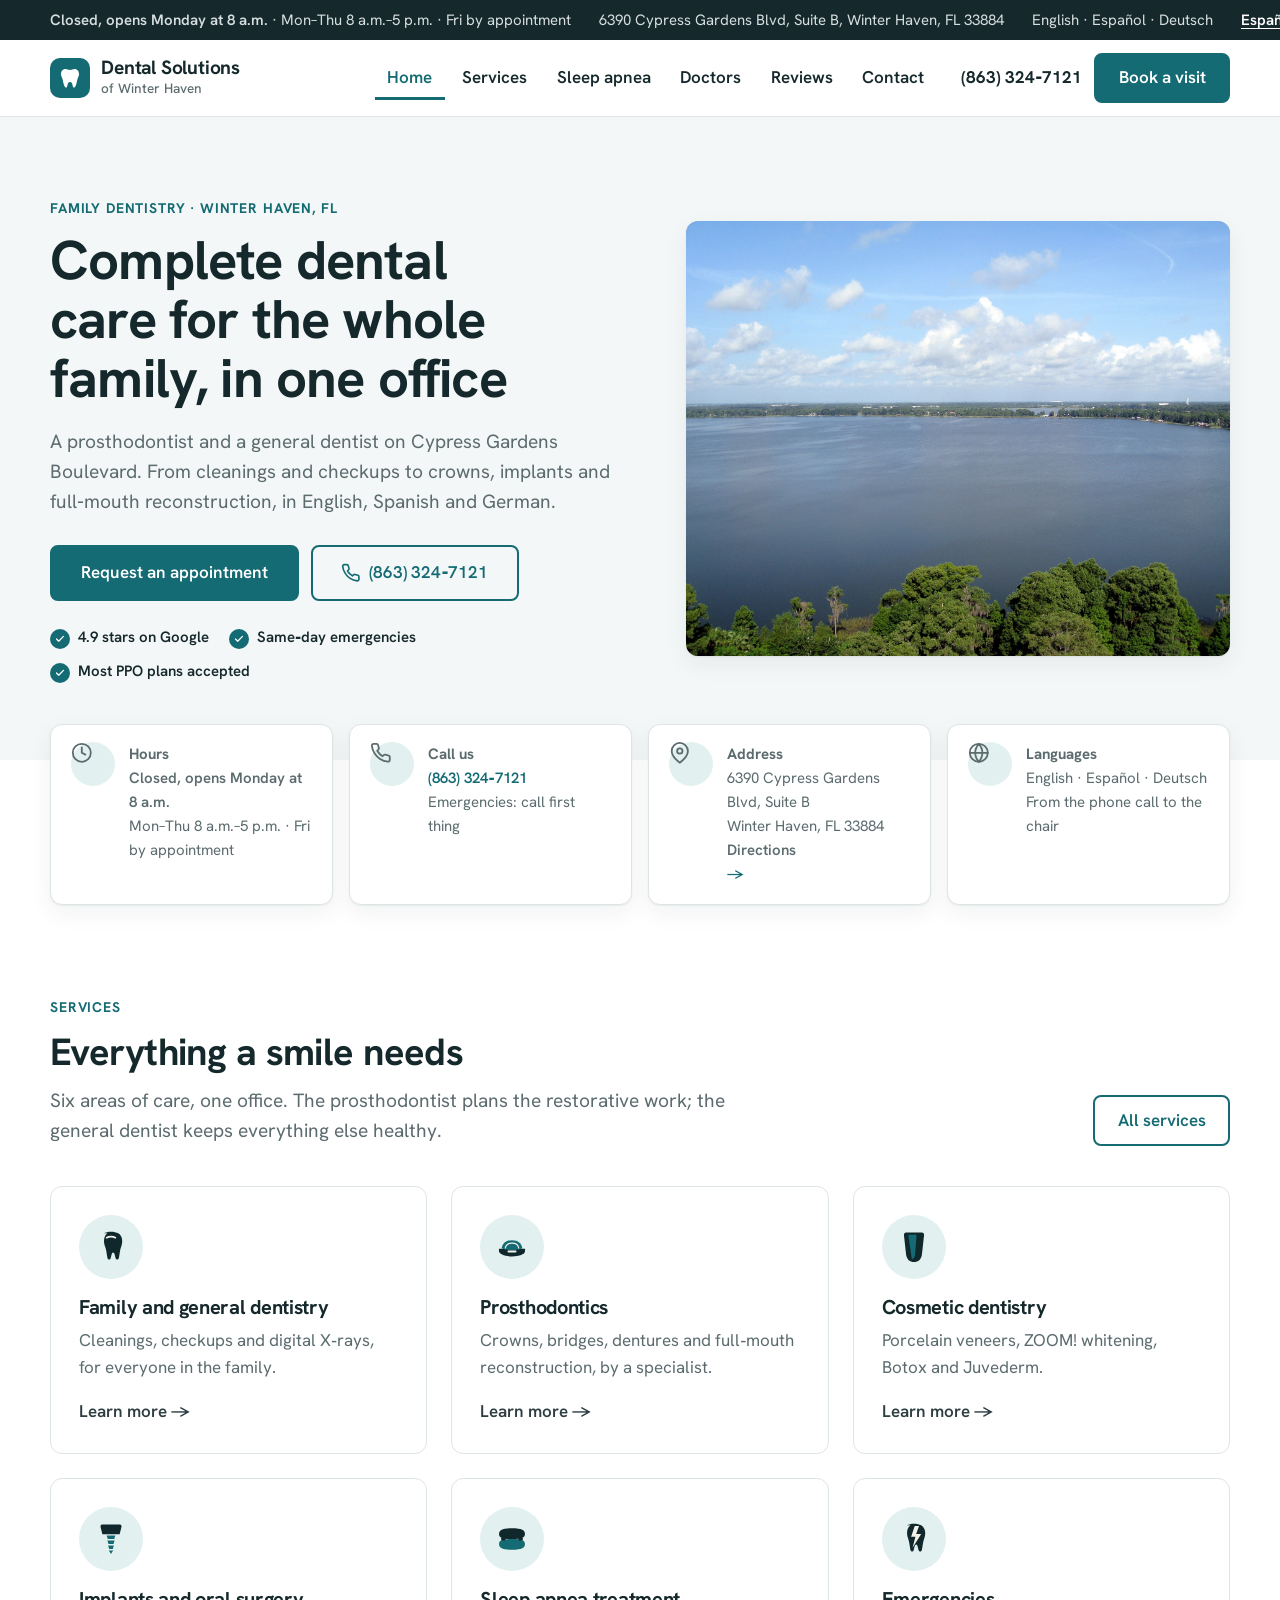
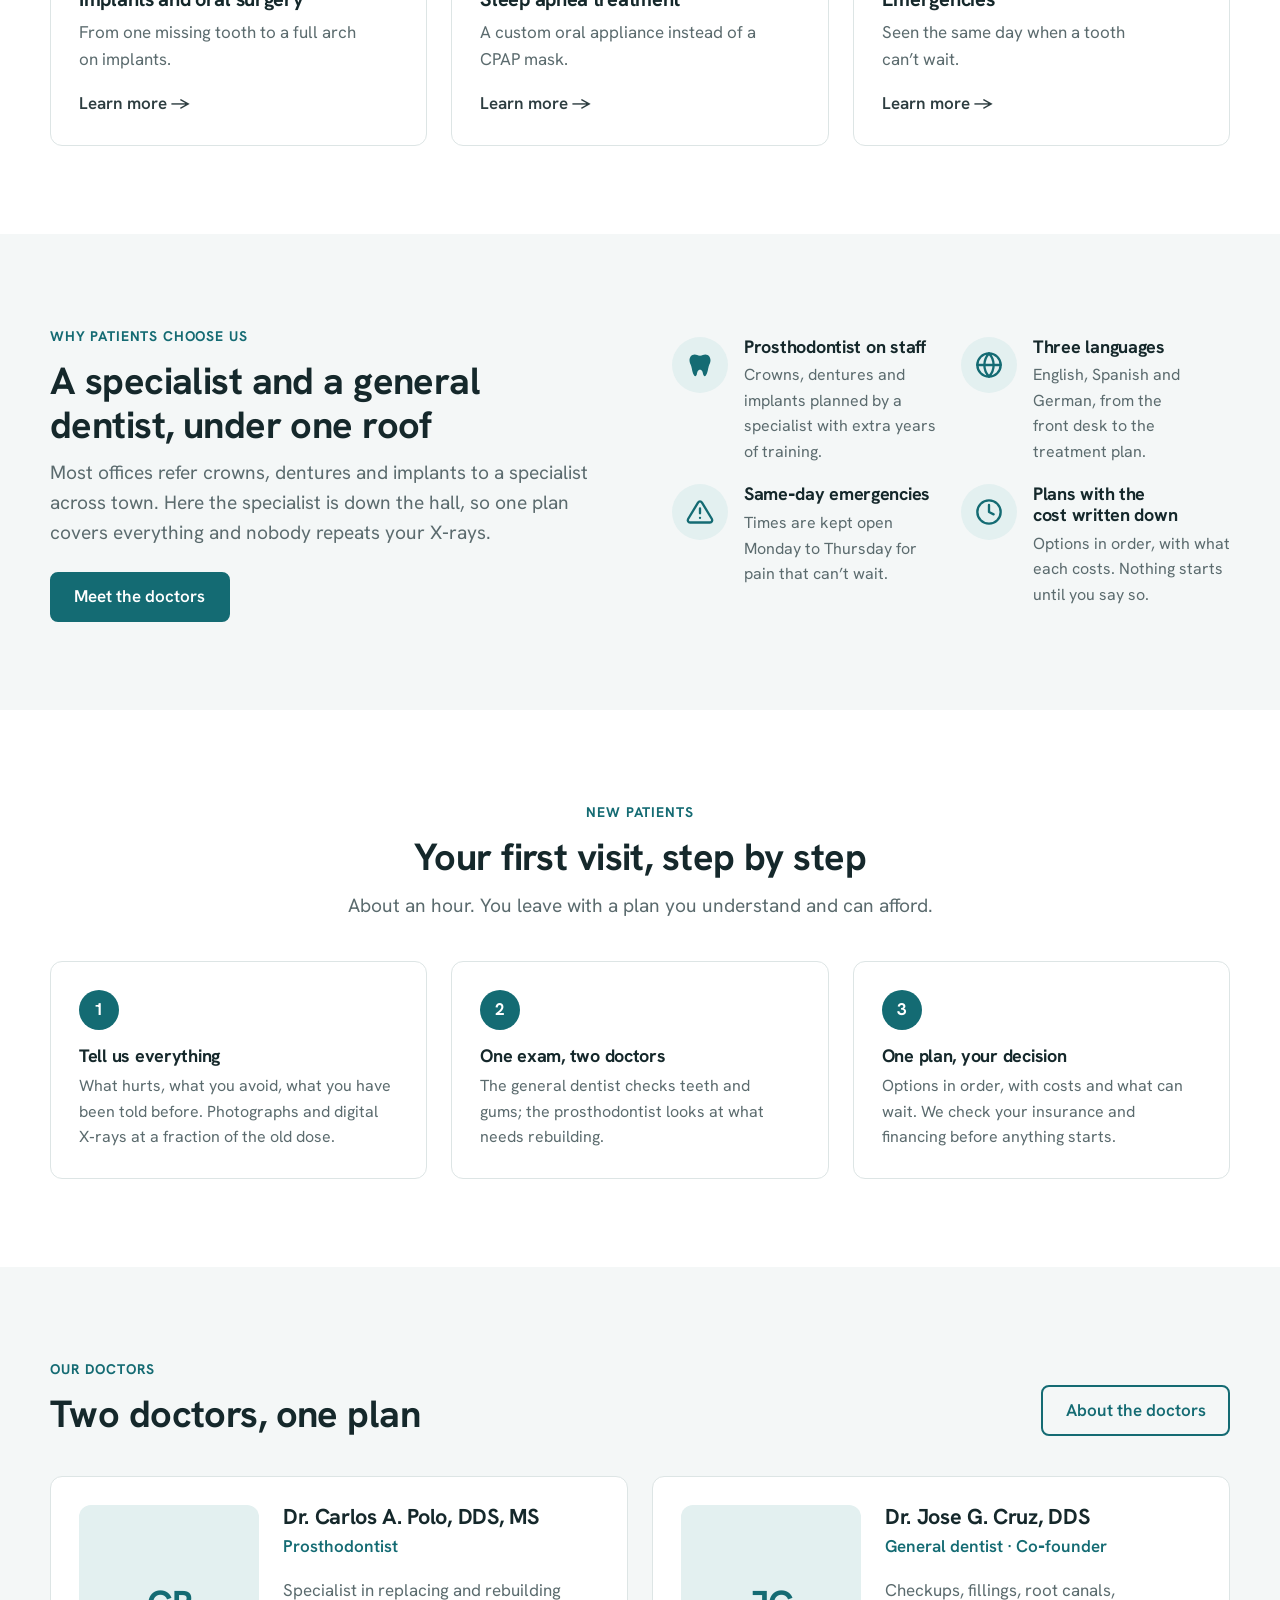
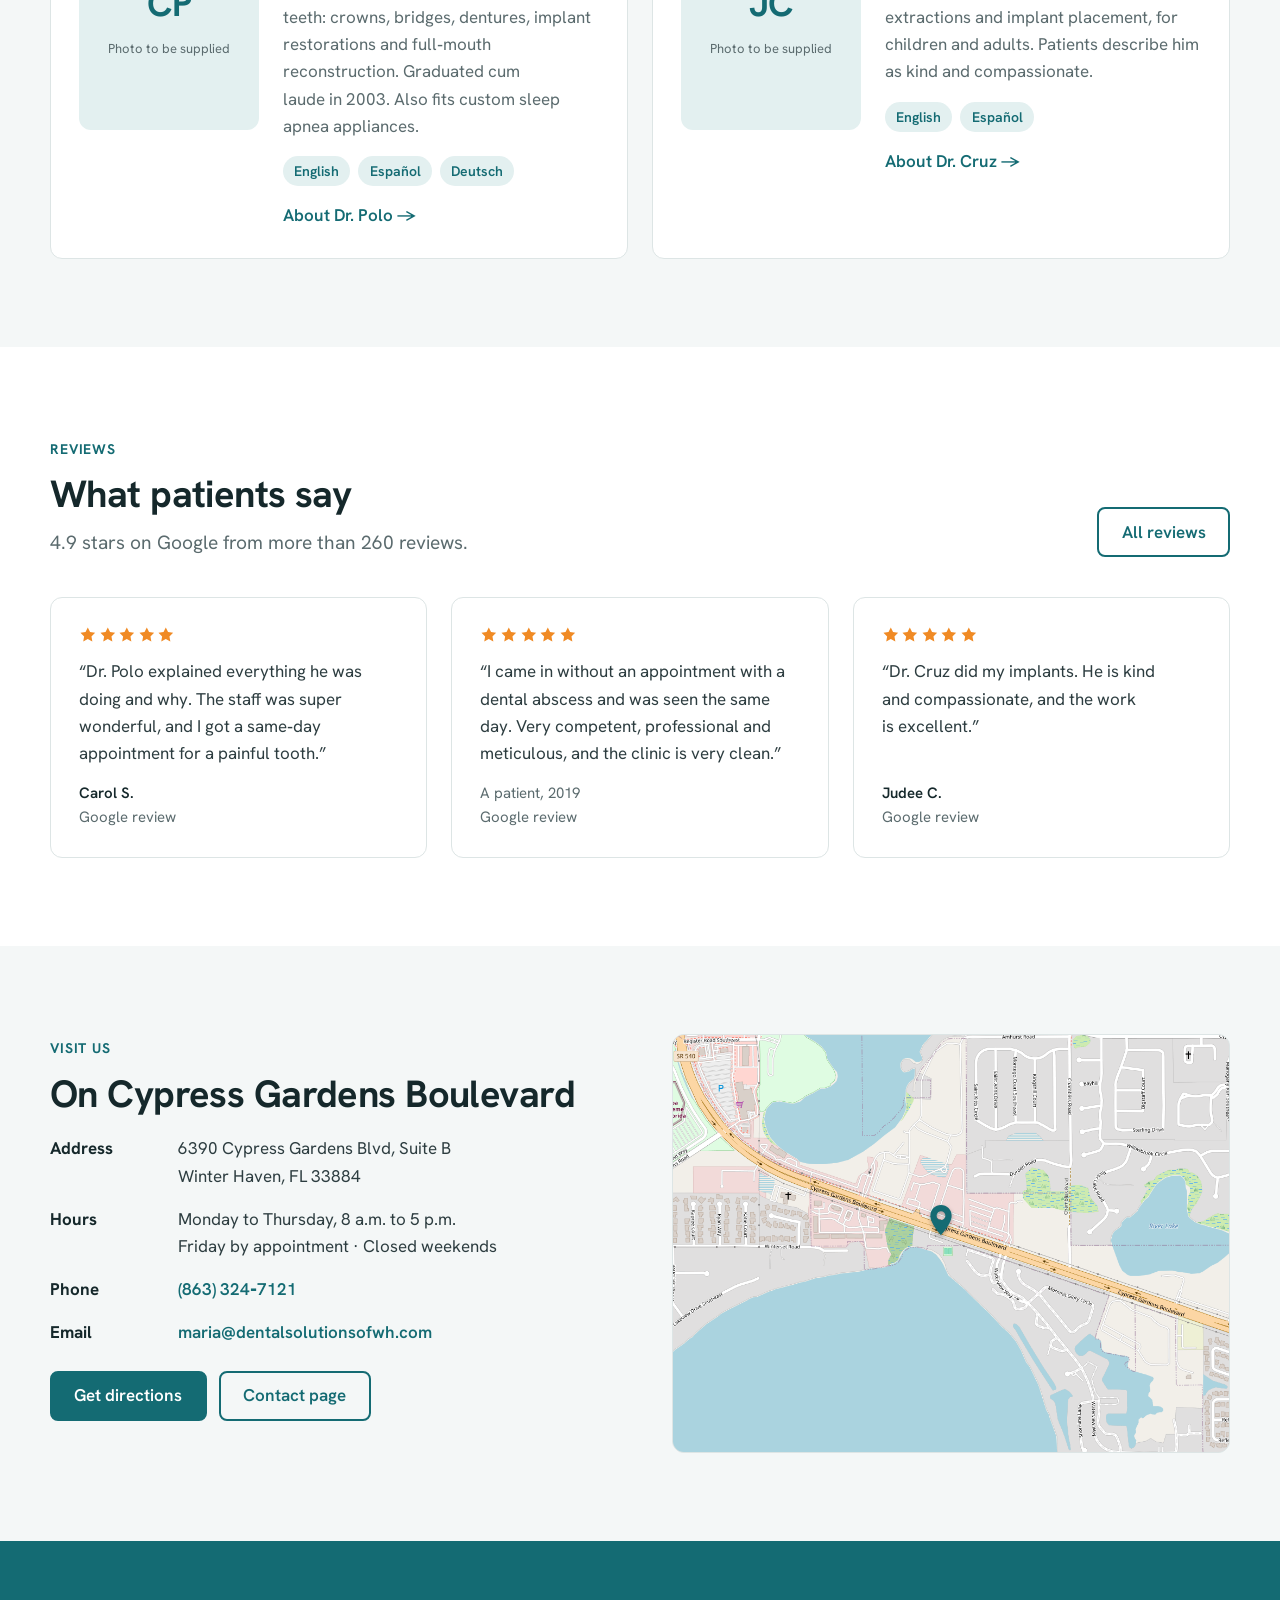
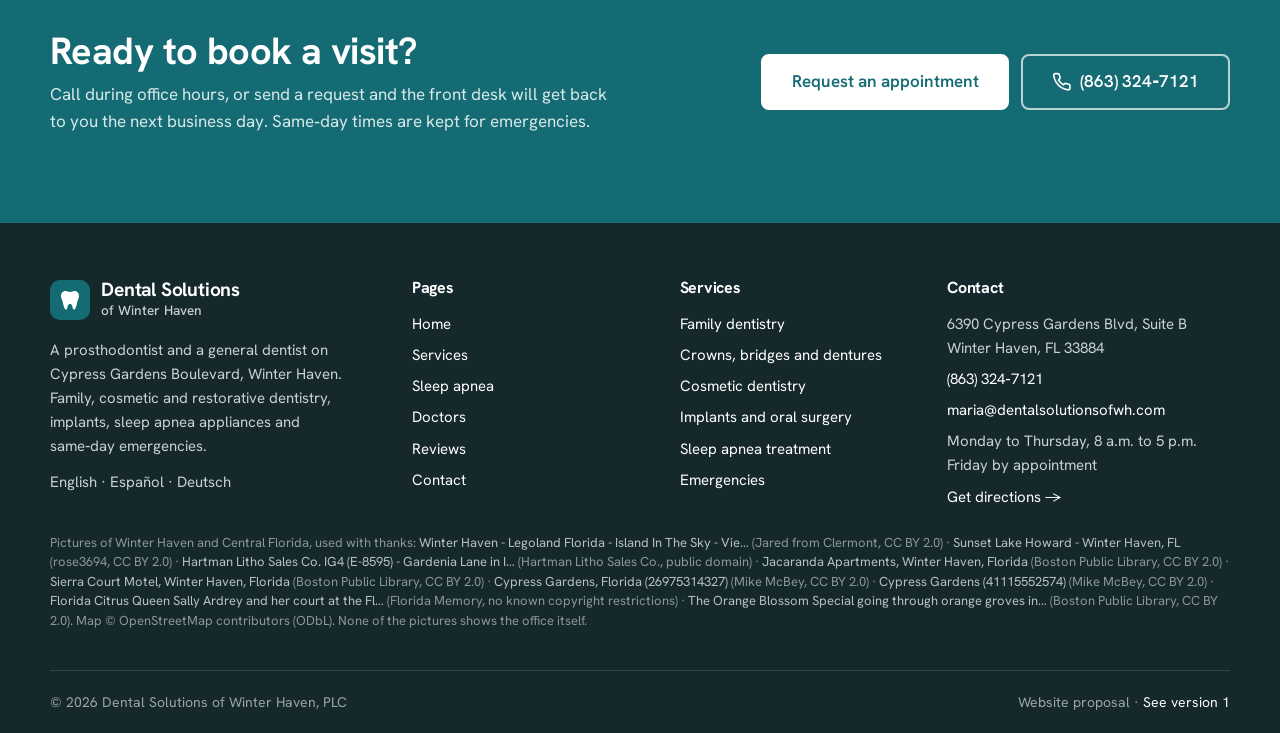
==== commit 5e6d89ef: "Review pass: sized button icons, hover gated to pointers, mobile touch baseline, viewport-fit and th" ====
--- a/index.html
+++ b/index.html
@@ -2,10 +2,11 @@
 <html lang="en" data-lang="en">
 <head>
 <meta charset="utf-8">
-<meta name="viewport" content="width=device-width, initial-scale=1">
+<meta name="viewport" content="width=device-width, initial-scale=1, viewport-fit=cover">
 <title>Dental Solutions of Winter Haven · Dentists on Cypress Gardens Blvd</title>
 <meta name="description" content="A prosthodontist and a general dentist in Winter Haven, FL. Family dentistry, crowns, dentures, implants, veneers, sleep apnea appliances and same‑day emergencies. English, Spanish, German.">
-<meta name="theme-color" content="#146b73">
+<meta name="theme-color" content="#15282b">
+<meta name="color-scheme" content="light">
 <meta property="og:title" content="Dental Solutions of Winter Haven · Dentists on Cypress Gardens Blvd">
 <meta property="og:description" content="A prosthodontist and a general dentist in Winter Haven, FL. Family dentistry, crowns, dentures, implants, veneers, sleep apnea appliances and same‑day emergencies. English, Spanish, German.">
 <meta property="og:type" content="website">
--- a/styles.css
+++ b/styles.css
@@ -25,13 +25,16 @@
 }
 
 *, *::before, *::after { box-sizing: border-box; }
-html { -webkit-text-size-adjust: 100%; scroll-behavior: smooth; scroll-padding-top: 5rem; }
+html { -webkit-text-size-adjust: 100%; scroll-behavior: smooth; scroll-padding-top: 5rem; -webkit-tap-highlight-color: transparent; }
 @media (prefers-reduced-motion: reduce) { html { scroll-behavior: auto; } }
 body { margin: 0; background: var(--bg); color: var(--text); font-family: var(--font); font-size: 1.0625rem; line-height: 1.6; -webkit-font-smoothing: antialiased; }
 h1, h2, h3, h4, p, ul, ol, dl, dd, figure, blockquote { margin: 0; }
 img, svg { display: block; max-width: 100%; height: auto; }
 a { color: var(--primary); }
 button, input, select, textarea { font: inherit; color: inherit; }
+button, a, summary, [role="button"] { touch-action: manipulation; }
+.btn, .burger, .lang, summary, .jump a, .nav a { user-select: none; -webkit-user-select: none; -webkit-touch-callout: none; }
+input, select, textarea { font-size: max(16px, 1rem); }
 :focus-visible { outline: 3px solid var(--accent); outline-offset: 2px; }
 p { text-wrap: pretty; }
 p + p { margin-top: 1em; }
@@ -60,22 +63,17 @@
 
 /* ---------- buttons ---------- */
 .btn { display: inline-flex; align-items: center; justify-content: center; gap: 0.5em; min-height: 3rem; padding: 0.6rem 1.4rem; border-radius: var(--radius-sm); background: var(--primary); color: #fff; font-weight: 600; text-decoration: none; border: 2px solid var(--primary); cursor: pointer; white-space: nowrap; transition: background-color 150ms ease, border-color 150ms ease, color 150ms ease, transform 120ms var(--ease); }
-.btn:hover { background: var(--primary-dark); border-color: var(--primary-dark); }
 .btn:active { transform: scale(0.98); }
 .btn-outline { background: transparent; color: var(--primary); }
-.btn-outline:hover { background: var(--primary-light); border-color: var(--primary); }
 .btn-accent { background: var(--accent); border-color: var(--accent); color: var(--ink); }
-.btn-accent:hover { background: var(--accent-dark); border-color: var(--accent-dark); }
 .btn-white { background: #fff; border-color: #fff; color: var(--primary); }
-.btn-white:hover { background: var(--primary-light); border-color: var(--primary-light); }
 .btn-ghost-white { background: transparent; border-color: rgba(255,255,255,0.7); color: #fff; }
-.btn-ghost-white:hover { background: rgba(255,255,255,0.12); border-color: #fff; }
 .btn-lg { min-height: 3.5rem; padding: 0.8rem 1.8rem; font-size: 1.0625rem; }
 .btn-sm { min-height: 2.5rem; padding: 0.35rem 1rem; font-size: 0.9375rem; }
 .btn-block { width: 100%; }
+.btn svg { width: 1.15em; height: 1.15em; flex: 0 0 auto; }
 .btn-row { display: flex; flex-wrap: wrap; gap: 0.75rem; align-items: center; }
 .link { font-weight: 600; text-decoration: none; }
-.link:hover { text-decoration: underline; }
 .link-arrow::after { content: " →"; }
 
 /* ---------- icons ---------- */
@@ -110,7 +108,6 @@
 .logo small { display: block; font-size: 0.85rem; color: var(--muted); font-weight: 500; }
 .nav { display: flex; align-items: center; gap: 0.25rem; }
 .nav a { display: block; padding: 0.5rem 0.8rem; border-radius: var(--radius-sm); color: var(--ink); text-decoration: none; font-weight: 600; }
-.nav a:hover { background: var(--primary-light); color: var(--primary); }
 .nav a[aria-current="page"] { color: var(--primary); box-shadow: inset 0 -3px 0 var(--primary); border-radius: 0; }
 .header-actions { display: flex; align-items: center; gap: 0.75rem; }
 .header-phone { font-weight: 700; color: var(--ink); text-decoration: none; }
@@ -155,7 +152,6 @@
 
 .card { background: #fff; border: 1px solid var(--line); border-radius: var(--radius); padding: 1.75rem; }
 .card-link { display: block; color: inherit; text-decoration: none; transition: border-color 150ms ease, box-shadow 150ms ease, transform 150ms var(--ease); }
-.card-link:hover { border-color: var(--primary); box-shadow: var(--shadow); transform: translateY(-2px); }
 .card .icon { margin-bottom: 1.1rem; width: 4rem; height: 4rem; }
 .card .icon svg { width: 2.25rem; height: 2.25rem; }
 .card h3 { margin-bottom: 0.5rem; }
@@ -210,12 +206,10 @@
 .page-head .lead { margin-top: 1rem; }
 .crumbs { font-size: 0.9375rem; color: var(--muted); margin-bottom: 0.75rem; }
 .crumbs a { color: var(--muted); text-decoration: none; }
-.crumbs a:hover { color: var(--primary); }
 
 /* jump nav */
 .jump { display: flex; flex-wrap: wrap; gap: 0.5rem; margin-top: 1.5rem; }
 .jump a { display: inline-block; padding: 0.4rem 0.9rem; border-radius: 999px; border: 1px solid var(--line); background: #fff; color: var(--ink); text-decoration: none; font-weight: 600; font-size: 0.9375rem; }
-.jump a:hover { border-color: var(--primary); color: var(--primary); }
 
 /* service sections */
 .service { display: grid; grid-template-columns: 1fr 1fr; gap: clamp(2rem, 5vw, 4rem); align-items: center; }
@@ -231,7 +225,7 @@
 .facts dd a { font-weight: 600; text-decoration: none; }
 .hours { width: 100%; border-collapse: collapse; }
 .hours td { padding: 0.45rem 0; border-bottom: 1px solid var(--line); }
-.hours td:last-child { text-align: right; font-weight: 600; color: var(--ink); }
+.hours td:last-child { text-align: right; font-weight: 600; color: var(--ink); white-space: nowrap; padding-left: 1rem; }
 .hours tr:last-child td { border-bottom: 0; }
 
 /* map */
@@ -244,6 +238,7 @@
 /* form */
 .form-grid { display: grid; gap: 1rem; }
 .form-grid label { display: block; font-weight: 600; color: var(--ink); margin-bottom: 0.35rem; }
+.form-grid select { cursor: pointer; }
 .form-grid input, .form-grid select, .form-grid textarea { width: 100%; min-height: 3rem; padding: 0.65rem 0.9rem; border: 1px solid #c7d2d2; border-radius: var(--radius-sm); background: #fff; }
 .form-grid input:focus, .form-grid select:focus, .form-grid textarea:focus { outline: 2px solid var(--primary); outline-offset: 0; border-color: var(--primary); }
 .form-grid textarea { min-height: 7rem; resize: vertical; }
@@ -251,7 +246,7 @@
 .form-note { font-size: 0.9375rem; color: var(--muted); margin-top: 0.75rem; }
 
 /* lake tool */
-.lake-tool select { width: 100%; min-height: 3rem; padding: 0.65rem 0.9rem; border: 1px solid #c7d2d2; border-radius: var(--radius-sm); background: #fff; }
+.lake-tool select { cursor: pointer; width: 100%; min-height: 3rem; padding: 0.65rem 0.9rem; border: 1px solid #c7d2d2; border-radius: var(--radius-sm); background: #fff; }
 .lake-result { margin-top: 1rem; padding: 1rem 1.25rem; background: var(--primary-light); border-radius: var(--radius-sm); min-height: 4.5rem; }
 .lake-result strong { display: block; color: var(--ink); font-size: 1.25rem; }
 .lake-result span { color: var(--muted); font-size: 0.9375rem; }
@@ -277,7 +272,6 @@
 /* ---------- footer ---------- */
 .footer { background: var(--ink); color: #c9d2d3; padding-top: 3.5rem; font-size: 0.9375rem; }
 .footer a { color: #fff; text-decoration: none; }
-.footer a:hover { text-decoration: underline; }
 .footer-grid { display: grid; grid-template-columns: 1.4fr 1fr 1fr 1.2fr; gap: 2rem; }
 .footer h4 { color: #fff; font-size: 1rem; margin-bottom: 0.9rem; }
 .footer ul { list-style: none; padding: 0; display: grid; gap: 0.45rem; }
@@ -286,6 +280,22 @@
 .footer-bottom { margin-top: 2.5rem; padding: 1.25rem 0; border-top: 1px solid rgba(255,255,255,0.12); display: flex; justify-content: space-between; gap: 1rem; flex-wrap: wrap; font-size: 0.875rem; color: #9aa6a8; }
 .credits { font-size: 0.8125rem; color: #8a9799; margin-top: 1.5rem; line-height: 1.5; }
 .credits a { color: #b7c1c2; }
+
+
+/* hover only where a real pointer exists (touch devices keep :active feedback) */
+@media (hover: hover) and (pointer: fine) {
+  .btn:hover { background: var(--primary-dark); border-color: var(--primary-dark); }
+  .btn-outline:hover { background: var(--primary-light); border-color: var(--primary); }
+  .btn-accent:hover { background: var(--accent-dark); border-color: var(--accent-dark); }
+  .btn-white:hover { background: var(--primary-light); border-color: var(--primary-light); }
+  .btn-ghost-white:hover { background: rgba(255,255,255,0.12); border-color: #fff; }
+  .link:hover { text-decoration: underline; }
+  .nav a:hover { background: var(--primary-light); color: var(--primary); }
+  .card-link:hover { border-color: var(--primary); box-shadow: var(--shadow); transform: translateY(-2px); }
+  .crumbs a:hover { color: var(--primary); }
+  .jump a:hover { border-color: var(--primary); color: var(--primary); }
+  .footer a:hover { text-decoration: underline; }
+}
 
 /* ---------- motion ---------- */
 @media (prefers-reduced-motion: no-preference) {
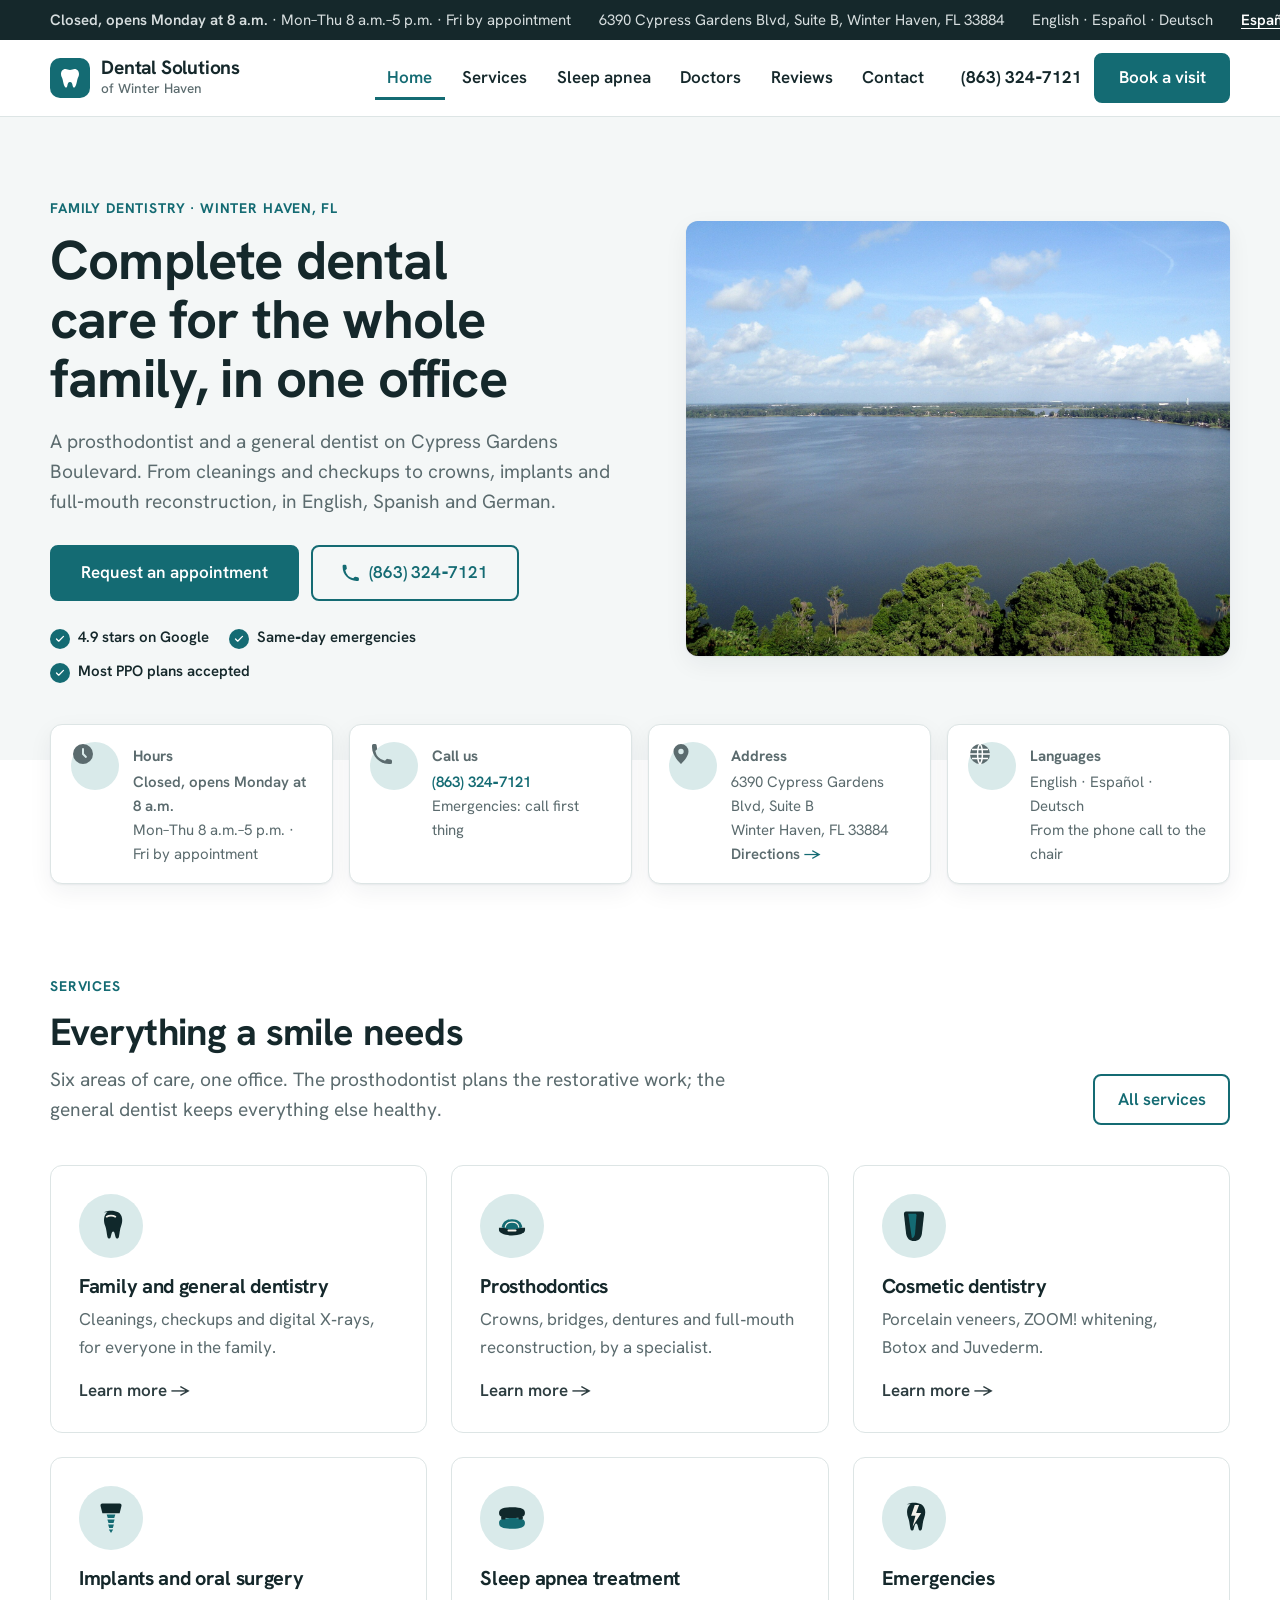
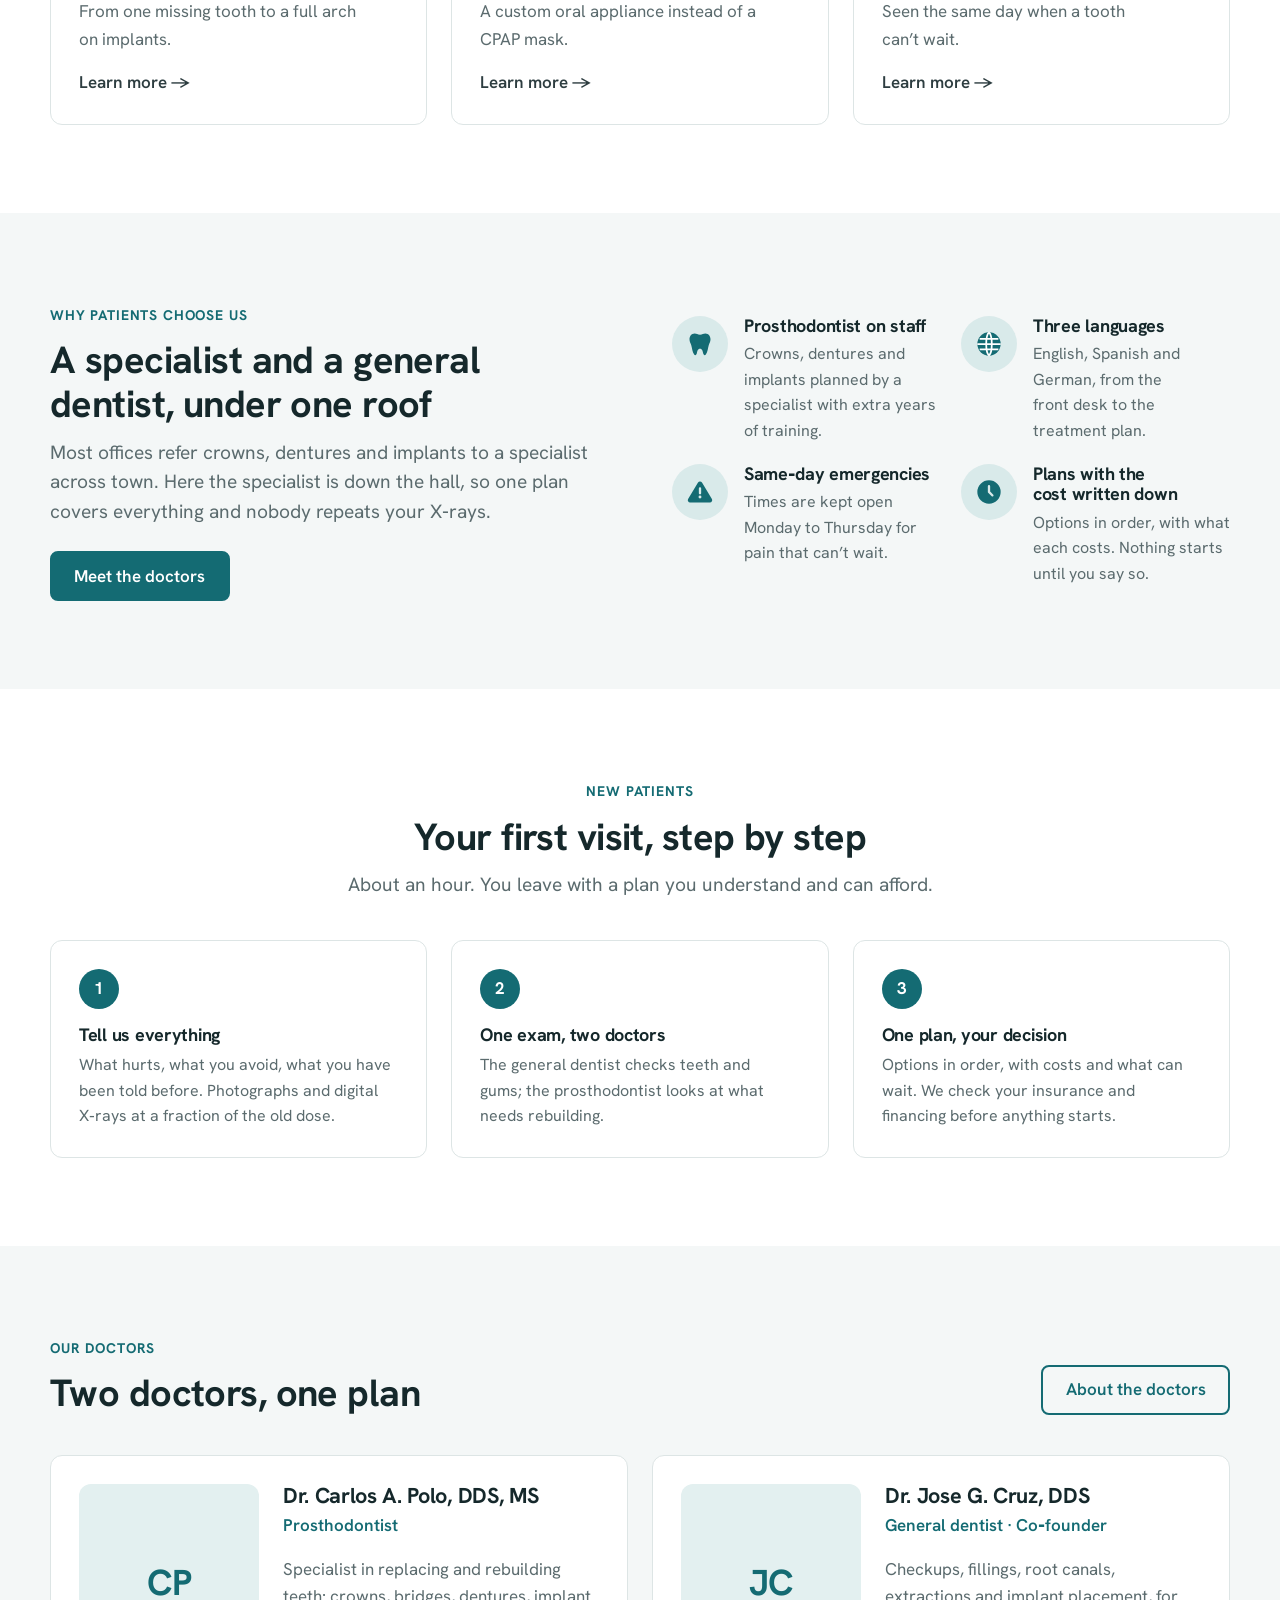
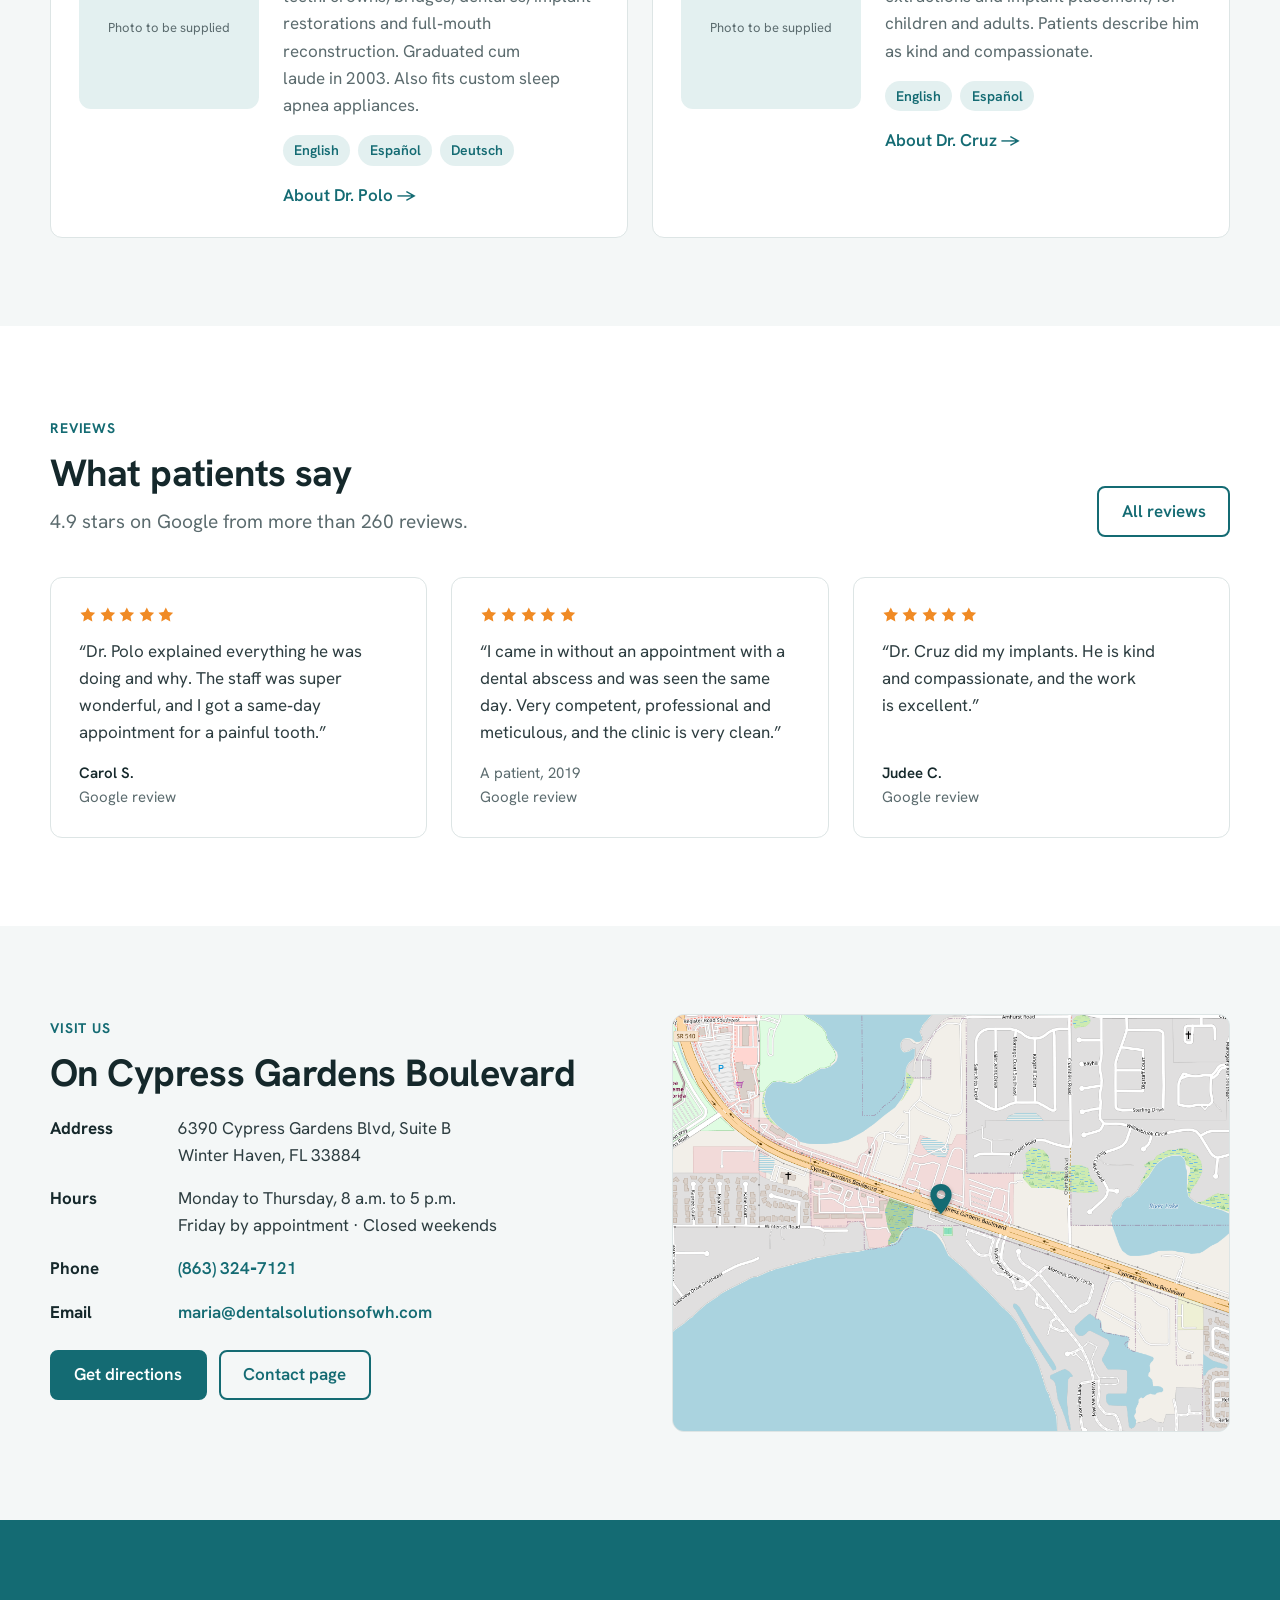
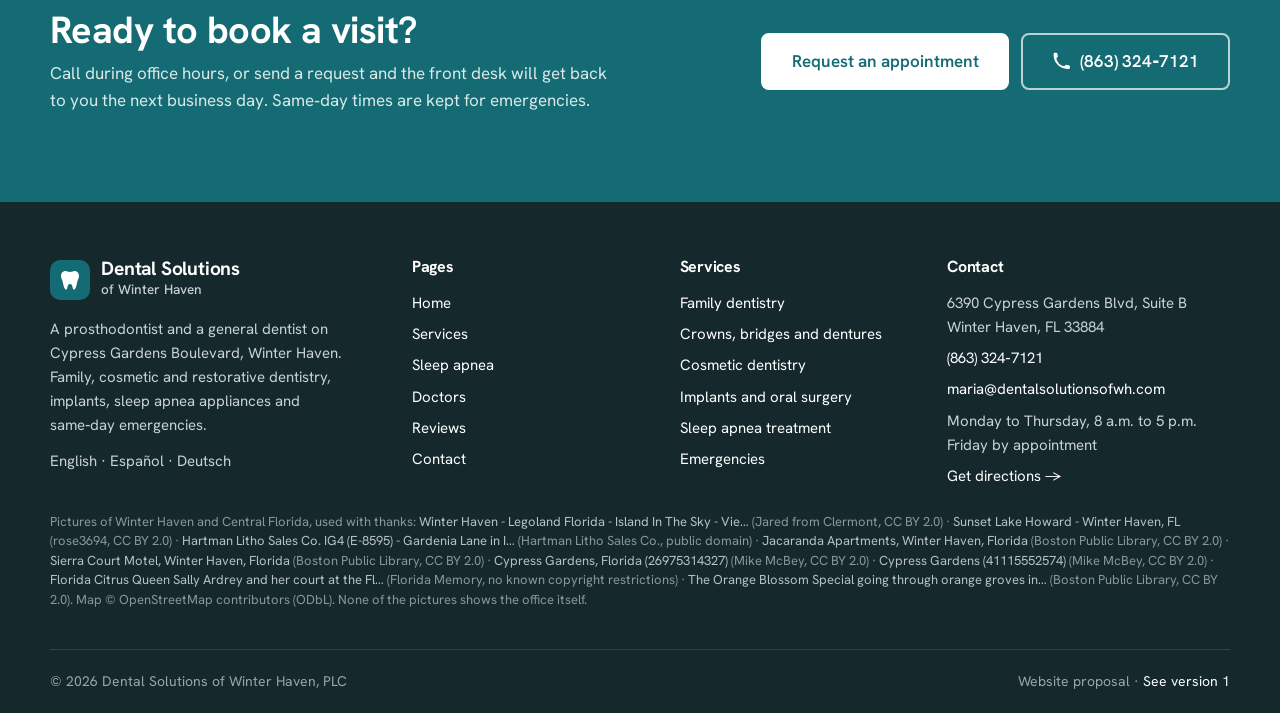
==== commit 567f39d6: "Solid icons in info cards and features; Directions arrow stays inline Co-Authored-By: Claude Fable 5" ====
--- a/index.html
+++ b/index.html
@@ -18,7 +18,7 @@
 <link rel="preconnect" href="https://fonts.gstatic.com" crossorigin>
 <link href="https://fonts.googleapis.com/css2?family=Hanken+Grotesk:wght@400;500;600;700&display=swap" rel="stylesheet">
 <link rel="icon" href="data:image/svg+xml,%3Csvg xmlns='http://www.w3.org/2000/svg' viewBox='0 0 64 64'%3E%3Crect width='64' height='64' rx='14' fill='%23146b73'/%3E%3Cpath d='M22 14c4 0 7 3 10 3s6-3 10-3c7 0 11 6 11 12 0 5-2.5 8.5-4 12-1.5 5-2.5 14-6 18-2.5 3-5 1-5.7-2.5-1-4.5-1.8-9.5-5.3-9.5s-4.3 5-5.3 9.5C26 57 23.5 59 21 56c-3.5-4-4.5-13-6-18-1.5-3.5-4-7-4-12 0-6 4-12 11-12z' fill='%23fff'/%3E%3C/svg%3E">
-<link rel="stylesheet" href="styles.css">
+<link rel="stylesheet" href="styles.css?v=54724813">
 </head>
 <body>
 <a class="skip" href="#main"><span data-l="en">Skip to content</span><span data-l="es">Ir al contenido</span></a>
@@ -50,7 +50,7 @@
       <p class="lead"><span data-l="en">A prosthodontist and a general dentist on Cypress Gardens Boulevard. From cleanings and checkups to crowns, implants and full‑mouth reconstruction, in English, Spanish and German.</span><span data-l="es">Un prostodoncista y un dentista general en Cypress Gardens Boulevard. De limpiezas y revisiones a coronas, implantes y reconstrucción completa, en español, inglés y alemán.</span></p>
       <div class="btn-row">
         <a class="btn btn-lg" href="contact.html#request"><span data-l="en">Request an appointment</span><span data-l="es">Solicitar una cita</span></a>
-        <a class="btn btn-outline btn-lg" href="tel:+18633247121"><svg viewBox="0 0 24 24" fill="none" stroke="currentColor" stroke-width="2" stroke-linecap="round" stroke-linejoin="round" aria-hidden="true"><path d="M22 16.9v3a2 2 0 0 1-2.2 2 19.8 19.8 0 0 1-8.6-3.1 19.5 19.5 0 0 1-6-6A19.8 19.8 0 0 1 2.1 4.2 2 2 0 0 1 4.1 2h3a2 2 0 0 1 2 1.7c.1.9.4 1.8.7 2.7a2 2 0 0 1-.5 2.1L8 9.8a16 16 0 0 0 6 6l1.3-1.3a2 2 0 0 1 2.1-.4c.9.3 1.8.6 2.7.7a2 2 0 0 1 1.9 2.1z"/></svg> (863) 324‑7121</a>
+        <a class="btn btn-outline btn-lg" href="tel:+18633247121"><svg viewBox="0 0 24 24" fill="currentColor" aria-hidden="true"><path d="M2 3.5A1.5 1.5 0 0 1 3.5 2h1.6a1.5 1.5 0 0 1 1.5 1.3l.5 3.1a1.5 1.5 0 0 1-.5 1.4L5.3 9a12.3 12.3 0 0 0 9.7 9.7l1.2-1.3a1.5 1.5 0 0 1 1.4-.5l3.1.5a1.5 1.5 0 0 1 1.3 1.5v1.6a1.5 1.5 0 0 1-1.5 1.5H19C9.6 22 2 14.4 2 5V3.5z"/></svg> (863) 324‑7121</a>
       </div>
       <ul class="hero-badges">
         <li><span class="check"><svg viewBox="0 0 24 24" fill="none" stroke="currentColor" stroke-width="3" stroke-linecap="round" stroke-linejoin="round" aria-hidden="true"><path d="M20 6 9 17l-5-5"/></svg></span> <span data-l="en">4.9 stars on Google</span><span data-l="es">4,9 estrellas en Google</span></li>
@@ -64,10 +64,10 @@
 
 <section class="wrap strip">
   <div class="strip-grid">
-    <div class="info"><span class="icon"><svg viewBox="0 0 24 24" fill="none" stroke="currentColor" stroke-width="2" stroke-linecap="round" stroke-linejoin="round" aria-hidden="true"><circle cx="12" cy="12" r="10"/><path d="M12 6v6l4 2"/></svg></span><div><strong><span data-l="en">Hours</span><span data-l="es">Horario</span></strong><span class="open-now" data-open-now></span><span><span data-l="en">Mon–Thu 8 a.m.–5 p.m. · Fri by appointment</span><span data-l="es">Lun–jue 8 a.m.–5 p.m. · Vie con cita</span></span></div></div>
-    <div class="info"><span class="icon"><svg viewBox="0 0 24 24" fill="none" stroke="currentColor" stroke-width="2" stroke-linecap="round" stroke-linejoin="round" aria-hidden="true"><path d="M22 16.9v3a2 2 0 0 1-2.2 2 19.8 19.8 0 0 1-8.6-3.1 19.5 19.5 0 0 1-6-6A19.8 19.8 0 0 1 2.1 4.2 2 2 0 0 1 4.1 2h3a2 2 0 0 1 2 1.7c.1.9.4 1.8.7 2.7a2 2 0 0 1-.5 2.1L8 9.8a16 16 0 0 0 6 6l1.3-1.3a2 2 0 0 1 2.1-.4c.9.3 1.8.6 2.7.7a2 2 0 0 1 1.9 2.1z"/></svg></span><div><strong><span data-l="en">Call us</span><span data-l="es">Llámenos</span></strong><a href="tel:+18633247121">(863) 324‑7121</a><span><span data-l="en">Emergencies: call first thing</span><span data-l="es">Urgencias: llame a primera hora</span></span></div></div>
-    <div class="info"><span class="icon"><svg viewBox="0 0 24 24" fill="none" stroke="currentColor" stroke-width="2" stroke-linecap="round" stroke-linejoin="round" aria-hidden="true"><path d="M21 10c0 7-9 13-9 13S3 17 3 10a9 9 0 0 1 18 0z"/><circle cx="12" cy="10" r="3"/></svg></span><div><strong><span data-l="en">Address</span><span data-l="es">Dirección</span></strong><span>6390 Cypress Gardens Blvd, Suite B<br>Winter Haven, FL 33884</span><a href="https://www.google.com/maps/dir/?api=1&destination=6390+Cypress+Gardens+Blvd+Winter+Haven+FL+33884" target="_blank" rel="noopener"><span data-l="en">Directions</span><span data-l="es">Cómo llegar</span> →</a></div></div>
-    <div class="info"><span class="icon"><svg viewBox="0 0 24 24" fill="none" stroke="currentColor" stroke-width="2" stroke-linecap="round" stroke-linejoin="round" aria-hidden="true"><circle cx="12" cy="12" r="10"/><path d="M2 12h20M12 2a15 15 0 0 1 4 10 15 15 0 0 1-4 10 15 15 0 0 1-4-10 15 15 0 0 1 4-10z"/></svg></span><div><strong><span data-l="en">Languages</span><span data-l="es">Idiomas</span></strong><span>English · Español · Deutsch</span><span><span data-l="en">From the phone call to the chair</span><span data-l="es">De la llamada al sillón</span></span></div></div>
+    <div class="info"><span class="icon"><svg viewBox="0 0 24 24" fill="currentColor" aria-hidden="true"><path fill-rule="evenodd" d="M12 2a10 10 0 1 0 0 20 10 10 0 0 0 0-20zm1 5a1 1 0 1 0-2 0v5c0 .3.1.5.3.7l3 3a1 1 0 0 0 1.4-1.4L13 11.6V7z"/></svg></span><div><strong><span data-l="en">Hours</span><span data-l="es">Horario</span></strong><span class="open-now" data-open-now></span><span><span data-l="en">Mon–Thu 8 a.m.–5 p.m. · Fri by appointment</span><span data-l="es">Lun–jue 8 a.m.–5 p.m. · Vie con cita</span></span></div></div>
+    <div class="info"><span class="icon"><svg viewBox="0 0 24 24" fill="currentColor" aria-hidden="true"><path d="M2 3.5A1.5 1.5 0 0 1 3.5 2h1.6a1.5 1.5 0 0 1 1.5 1.3l.5 3.1a1.5 1.5 0 0 1-.5 1.4L5.3 9a12.3 12.3 0 0 0 9.7 9.7l1.2-1.3a1.5 1.5 0 0 1 1.4-.5l3.1.5a1.5 1.5 0 0 1 1.3 1.5v1.6a1.5 1.5 0 0 1-1.5 1.5H19C9.6 22 2 14.4 2 5V3.5z"/></svg></span><div><strong><span data-l="en">Call us</span><span data-l="es">Llámenos</span></strong><a href="tel:+18633247121">(863) 324‑7121</a><span><span data-l="en">Emergencies: call first thing</span><span data-l="es">Urgencias: llame a primera hora</span></span></div></div>
+    <div class="info"><span class="icon"><svg viewBox="0 0 24 24" fill="currentColor" aria-hidden="true"><path fill-rule="evenodd" d="M12 2a7.5 7.5 0 0 0-7.5 7.5C4.5 15.2 12 22 12 22s7.5-6.8 7.5-12.5A7.5 7.5 0 0 0 12 2zm0 10.2a2.7 2.7 0 1 1 0-5.4 2.7 2.7 0 0 1 0 5.4z"/></svg></span><div><strong><span data-l="en">Address</span><span data-l="es">Dirección</span></strong><span>6390 Cypress Gardens Blvd, Suite B<br>Winter Haven, FL 33884</span><a class="link-arrow" href="https://www.google.com/maps/dir/?api=1&destination=6390+Cypress+Gardens+Blvd+Winter+Haven+FL+33884" target="_blank" rel="noopener"><span data-l="en">Directions</span><span data-l="es">Cómo llegar</span></a></div></div>
+    <div class="info"><span class="icon"><svg viewBox="0 0 24 24" fill="currentColor" aria-hidden="true"><circle cx="12" cy="12" r="10"/><path d="M2 12h20M12 2c3.2 3 3.2 17 0 20M12 2c-3.2 3-3.2 17 0 20M4 7.5h16M4 16.5h16" fill="none" stroke="#fff" stroke-width="1.5"/></svg></span><div><strong><span data-l="en">Languages</span><span data-l="es">Idiomas</span></strong><span>English · Español · Deutsch</span><span><span data-l="en">From the phone call to the chair</span><span data-l="es">De la llamada al sillón</span></span></div></div>
   </div>
 </section>
 
@@ -91,9 +91,9 @@
     </div>
     <div class="grid-2" style="gap:1.25rem">
       <div class="feature"><span class="icon"><svg viewBox="0 0 24 24" fill="currentColor" aria-hidden="true"><path d="M7.5 3C9 3 10 4 12 4s3-1 4.5-1C19.5 3 21 5.5 21 8c0 2-1 3.5-1.5 5-.6 2-1 6-2.5 8-1 1.3-2 .3-2.3-1-.4-1.8-.7-4-2.7-4s-2.3 2.2-2.7 4c-.3 1.3-1.3 2.3-2.3 1C5.5 19 5.1 15 4.5 13 4 11.5 3 10 3 8c0-2.5 1.5-5 4.5-5z"/></svg></span><div><h3><span data-l="en">Prosthodontist on staff</span><span data-l="es">Prostodoncista en el equipo</span></h3><p><span data-l="en">Crowns, dentures and implants planned by a specialist with extra years of training.</span><span data-l="es">Coronas, prótesis e implantes planeados por un especialista con años extra de formación.</span></p></div></div>
-      <div class="feature"><span class="icon"><svg viewBox="0 0 24 24" fill="none" stroke="currentColor" stroke-width="2" stroke-linecap="round" stroke-linejoin="round" aria-hidden="true"><circle cx="12" cy="12" r="10"/><path d="M2 12h20M12 2a15 15 0 0 1 4 10 15 15 0 0 1-4 10 15 15 0 0 1-4-10 15 15 0 0 1 4-10z"/></svg></span><div><h3><span data-l="en">Three languages</span><span data-l="es">Tres idiomas</span></h3><p><span data-l="en">English, Spanish and German, from the front desk to the treatment plan.</span><span data-l="es">Inglés, español y alemán, de la recepción al plan de tratamiento.</span></p></div></div>
-      <div class="feature"><span class="icon"><svg viewBox="0 0 24 24" fill="none" stroke="currentColor" stroke-width="2" stroke-linecap="round" stroke-linejoin="round" aria-hidden="true"><path d="M12 9v4M12 17h.01M10.3 3.9 1.8 18a2 2 0 0 0 1.7 3h17a2 2 0 0 0 1.7-3L13.7 3.9a2 2 0 0 0-3.4 0z"/></svg></span><div><h3><span data-l="en">Same‑day emergencies</span><span data-l="es">Urgencias el mismo día</span></h3><p><span data-l="en">Times are kept open Monday to Thursday for pain that can’t wait.</span><span data-l="es">Se reservan horas de lunes a jueves para el dolor que no puede esperar.</span></p></div></div>
-      <div class="feature"><span class="icon"><svg viewBox="0 0 24 24" fill="none" stroke="currentColor" stroke-width="2" stroke-linecap="round" stroke-linejoin="round" aria-hidden="true"><circle cx="12" cy="12" r="10"/><path d="M12 6v6l4 2"/></svg></span><div><h3><span data-l="en">Plans with the cost written down</span><span data-l="es">Planes con el costo por escrito</span></h3><p><span data-l="en">Options in order, with what each costs. Nothing starts until you say so.</span><span data-l="es">Opciones en orden, con lo que cuesta cada una. Nada empieza hasta que usted lo diga.</span></p></div></div>
+      <div class="feature"><span class="icon"><svg viewBox="0 0 24 24" fill="currentColor" aria-hidden="true"><circle cx="12" cy="12" r="10"/><path d="M2 12h20M12 2c3.2 3 3.2 17 0 20M12 2c-3.2 3-3.2 17 0 20M4 7.5h16M4 16.5h16" fill="none" stroke="#fff" stroke-width="1.5"/></svg></span><div><h3><span data-l="en">Three languages</span><span data-l="es">Tres idiomas</span></h3><p><span data-l="en">English, Spanish and German, from the front desk to the treatment plan.</span><span data-l="es">Inglés, español y alemán, de la recepción al plan de tratamiento.</span></p></div></div>
+      <div class="feature"><span class="icon"><svg viewBox="0 0 24 24" fill="currentColor" aria-hidden="true"><path fill-rule="evenodd" d="M10.3 3.9a2 2 0 0 1 3.4 0l8.5 14.1a2 2 0 0 1-1.7 3H3.5a2 2 0 0 1-1.7-3l8.5-14.1zM12 8a1 1 0 0 0-1 1v4a1 1 0 1 0 2 0V9a1 1 0 0 0-1-1zm0 9.5a1.25 1.25 0 1 0 0-2.5 1.25 1.25 0 0 0 0 2.5z"/></svg></span><div><h3><span data-l="en">Same‑day emergencies</span><span data-l="es">Urgencias el mismo día</span></h3><p><span data-l="en">Times are kept open Monday to Thursday for pain that can’t wait.</span><span data-l="es">Se reservan horas de lunes a jueves para el dolor que no puede esperar.</span></p></div></div>
+      <div class="feature"><span class="icon"><svg viewBox="0 0 24 24" fill="currentColor" aria-hidden="true"><path fill-rule="evenodd" d="M12 2a10 10 0 1 0 0 20 10 10 0 0 0 0-20zm1 5a1 1 0 1 0-2 0v5c0 .3.1.5.3.7l3 3a1 1 0 0 0 1.4-1.4L13 11.6V7z"/></svg></span><div><h3><span data-l="en">Plans with the cost written down</span><span data-l="es">Planes con el costo por escrito</span></h3><p><span data-l="en">Options in order, with what each costs. Nothing starts until you say so.</span><span data-l="es">Opciones en orden, con lo que cuesta cada una. Nada empieza hasta que usted lo diga.</span></p></div></div>
     </div>
   </div>
 </section>
@@ -176,7 +176,7 @@
     </div>
     <div class="btn-row">
       <a class="btn btn-white btn-lg" href="contact.html#request"><span data-l="en">Request an appointment</span><span data-l="es">Solicitar una cita</span></a>
-      <a class="btn btn-ghost-white btn-lg" href="tel:+18633247121"><svg viewBox="0 0 24 24" fill="none" stroke="currentColor" stroke-width="2" stroke-linecap="round" stroke-linejoin="round" aria-hidden="true"><path d="M22 16.9v3a2 2 0 0 1-2.2 2 19.8 19.8 0 0 1-8.6-3.1 19.5 19.5 0 0 1-6-6A19.8 19.8 0 0 1 2.1 4.2 2 2 0 0 1 4.1 2h3a2 2 0 0 1 2 1.7c.1.9.4 1.8.7 2.7a2 2 0 0 1-.5 2.1L8 9.8a16 16 0 0 0 6 6l1.3-1.3a2 2 0 0 1 2.1-.4c.9.3 1.8.6 2.7.7a2 2 0 0 1 1.9 2.1z"/></svg> (863) 324‑7121</a>
+      <a class="btn btn-ghost-white btn-lg" href="tel:+18633247121"><svg viewBox="0 0 24 24" fill="currentColor" aria-hidden="true"><path d="M2 3.5A1.5 1.5 0 0 1 3.5 2h1.6a1.5 1.5 0 0 1 1.5 1.3l.5 3.1a1.5 1.5 0 0 1-.5 1.4L5.3 9a12.3 12.3 0 0 0 9.7 9.7l1.2-1.3a1.5 1.5 0 0 1 1.4-.5l3.1.5a1.5 1.5 0 0 1 1.3 1.5v1.6a1.5 1.5 0 0 1-1.5 1.5H19C9.6 22 2 14.4 2 5V3.5z"/></svg> (863) 324‑7121</a>
     </div>
   </div>
 </section>
@@ -203,7 +203,7 @@
         <li><a href="tel:+18633247121">(863) 324‑7121</a></li>
         <li><a href="mailto:maria@dentalsolutionsofwh.com">maria@dentalsolutionsofwh.com</a></li>
         <li><span data-l="en">Monday to Thursday, 8 a.m. to 5 p.m.</span><span data-l="es">Lunes a jueves, 8 a.m. a 5 p.m.</span><br><span data-l="en">Friday by appointment</span><span data-l="es">Viernes con cita</span></li>
-        <li><a href="https://www.google.com/maps/dir/?api=1&destination=6390+Cypress+Gardens+Blvd+Winter+Haven+FL+33884" target="_blank" rel="noopener"><span data-l="en">Get directions</span><span data-l="es">Cómo llegar</span> →</a></li>
+        <li><a class="link-arrow" href="https://www.google.com/maps/dir/?api=1&destination=6390+Cypress+Gardens+Blvd+Winter+Haven+FL+33884" target="_blank" rel="noopener"><span data-l="en">Get directions</span><span data-l="es">Cómo llegar</span></a></li>
       </ul></div>
     </div>
     <p class="credits"><span data-l="en">Pictures of Winter Haven and Central Florida, used with thanks:</span><span data-l="es">Imágenes de Winter Haven y Florida Central, usadas con agradecimiento:</span> <a href="https://commons.wikimedia.org/w/index.php?curid=78786937" rel="noopener">Winter Haven - Legoland Florida - Island In The Sky - Vie…</a> (Jared from Clermont, CC BY 2.0) · <a href="https://www.flickr.com/photos/9939138@N05/6604422863" rel="noopener">Sunset Lake Howard - Winter Haven, FL</a> (rose3694, CC BY 2.0) · <a href="https://commons.wikimedia.org/wiki/File:Hartman_Litho_Sales_Co._IG4_(E-8595)_-_Gardenia_Lane_in_Idyllwild_Gardens,_Winter_Haven,_Florida_front.jpg" rel="noopener">Hartman Litho Sales Co. IG4 (E-8595) - Gardenia Lane in I…</a> (Hartman Litho Sales Co., public domain) · <a href="https://www.flickr.com/photos/24029425@N06/8102650862" rel="noopener">Jacaranda Apartments, Winter Haven, Florida</a> (Boston Public Library, CC BY 2.0) · <a href="https://www.flickr.com/photos/24029425@N06/8102651428" rel="noopener">Sierra Court Motel, Winter Haven, Florida</a> (Boston Public Library, CC BY 2.0) · <a href="https://commons.wikimedia.org/w/index.php?curid=78922174" rel="noopener">Cypress Gardens, Florida (26975314327)</a> (Mike McBey, CC BY 2.0) · <a href="https://commons.wikimedia.org/w/index.php?curid=78922175" rel="noopener">Cypress Gardens (41115552574)</a> (Mike McBey, CC BY 2.0) · <a href="https://commons.wikimedia.org/wiki/File:Florida_Citrus_Queen_Sally_Ardrey_and_her_court_at_the_Florida_Citrus_Exposition_in_Winter_Haven.jpg" rel="noopener">Florida Citrus Queen Sally Ardrey and her court at the Fl…</a> (Florida Memory, no known copyright restrictions) · <a href="https://www.flickr.com/photos/24029425@N06/7752655736" rel="noopener">The Orange Blossom Special going through orange groves in…</a> (Boston Public Library, CC BY 2.0). <span data-l="en">Map</span><span data-l="es">Mapa</span> © OpenStreetMap contributors (ODbL). <span data-l="en">None of the pictures shows the office itself.</span><span data-l="es">Ninguna imagen muestra el consultorio en sí.</span></p>
@@ -213,6 +213,6 @@
     </div>
   </div>
 </footer>
-<script src="main.js"></script>
+<script src="main.js?v=f303de44"></script>
 </body>
 </html>
--- a/styles.css
+++ b/styles.css
@@ -39,7 +39,7 @@
 p { text-wrap: pretty; }
 p + p { margin-top: 1em; }
 
-[data-l] { display: inline; }
+[data-l="en"] { display: inline !important; }
 [data-l="es"] { display: none !important; }
 html[data-lang="es"] [data-l="en"] { display: none !important; }
 html[data-lang="es"] [data-l="es"] { display: inline !important; }
@@ -77,8 +77,8 @@
 .link-arrow::after { content: " →"; }
 
 /* ---------- icons ---------- */
-.icon { display: inline-flex; align-items: center; justify-content: center; width: 3.5rem; height: 3.5rem; border-radius: 50%; background: var(--primary-light); color: var(--primary); flex: 0 0 auto; }
-.icon svg { width: 1.75rem; height: 1.75rem; }
+.icon { display: inline-flex; align-items: center; justify-content: center; width: 3.5rem; height: 3.5rem; border-radius: 50%; background: #d9eaea; color: var(--primary); flex: 0 0 auto; }
+.icon svg { width: 1.75rem; height: 1.75rem; stroke-width: 2.4; }
 .icon-lg { width: 5rem; height: 5rem; }
 .icon-lg svg { width: 2.75rem; height: 2.75rem; }
 .check { display: inline-block; width: 1.25rem; height: 1.25rem; border-radius: 50%; background: var(--primary); color: #fff; flex: 0 0 auto; margin-top: 0.2rem; }
@@ -127,8 +127,8 @@
 .strip { margin-top: -2.25rem; position: relative; z-index: 2; }
 .strip-grid { display: grid; grid-template-columns: repeat(4, 1fr); gap: 1rem; }
 .info { background: #fff; border: 1px solid var(--line); border-radius: var(--radius); padding: 1.1rem 1.25rem; display: flex; gap: 0.9rem; align-items: flex-start; box-shadow: var(--shadow); }
-.info .icon { width: 2.75rem; height: 2.75rem; }
-.info .icon svg { width: 1.35rem; height: 1.35rem; }
+.info .icon { width: 3rem; height: 3rem; }
+.info .icon svg { width: 1.5rem; height: 1.5rem; stroke-width: 2.4; }
 .info strong { display: block; color: var(--ink); }
 .info span, .info a { display: block; font-size: 0.9375rem; color: var(--muted); }
 .info a { color: var(--primary); font-weight: 600; text-decoration: none; }
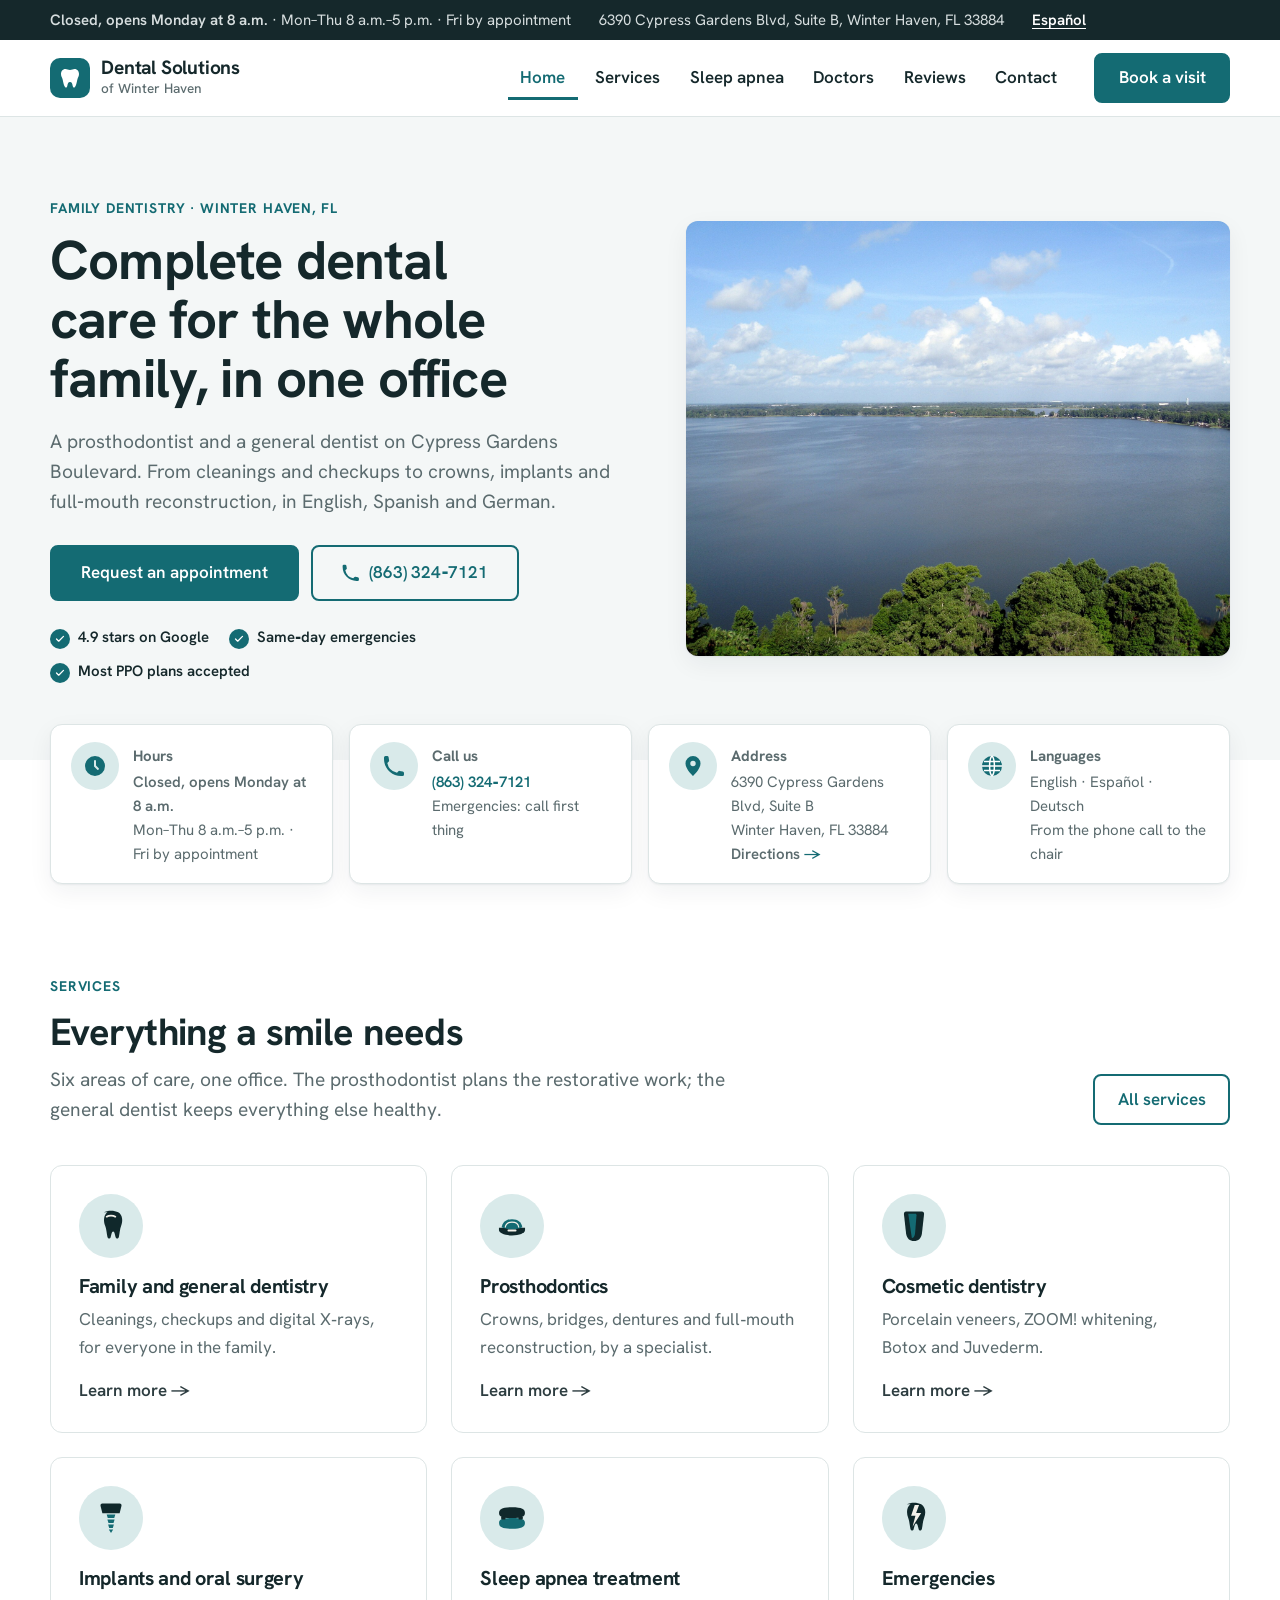
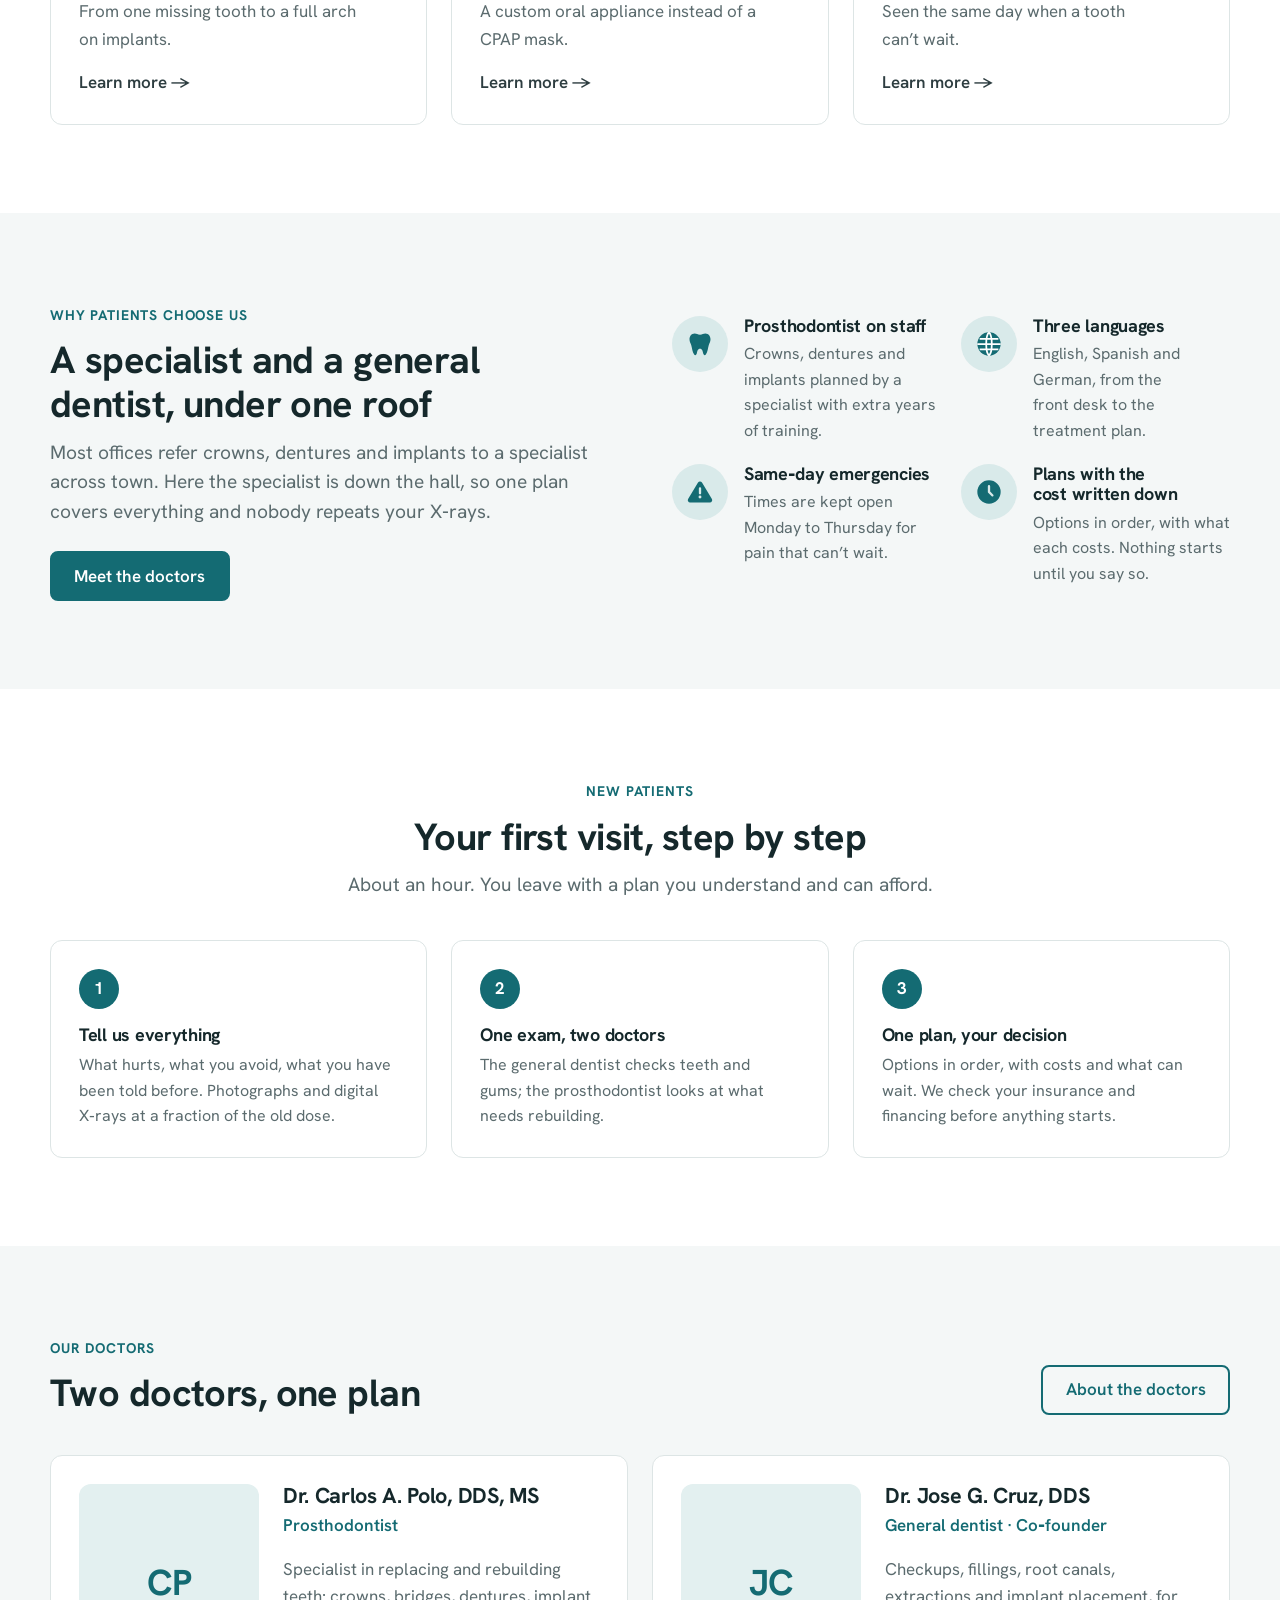
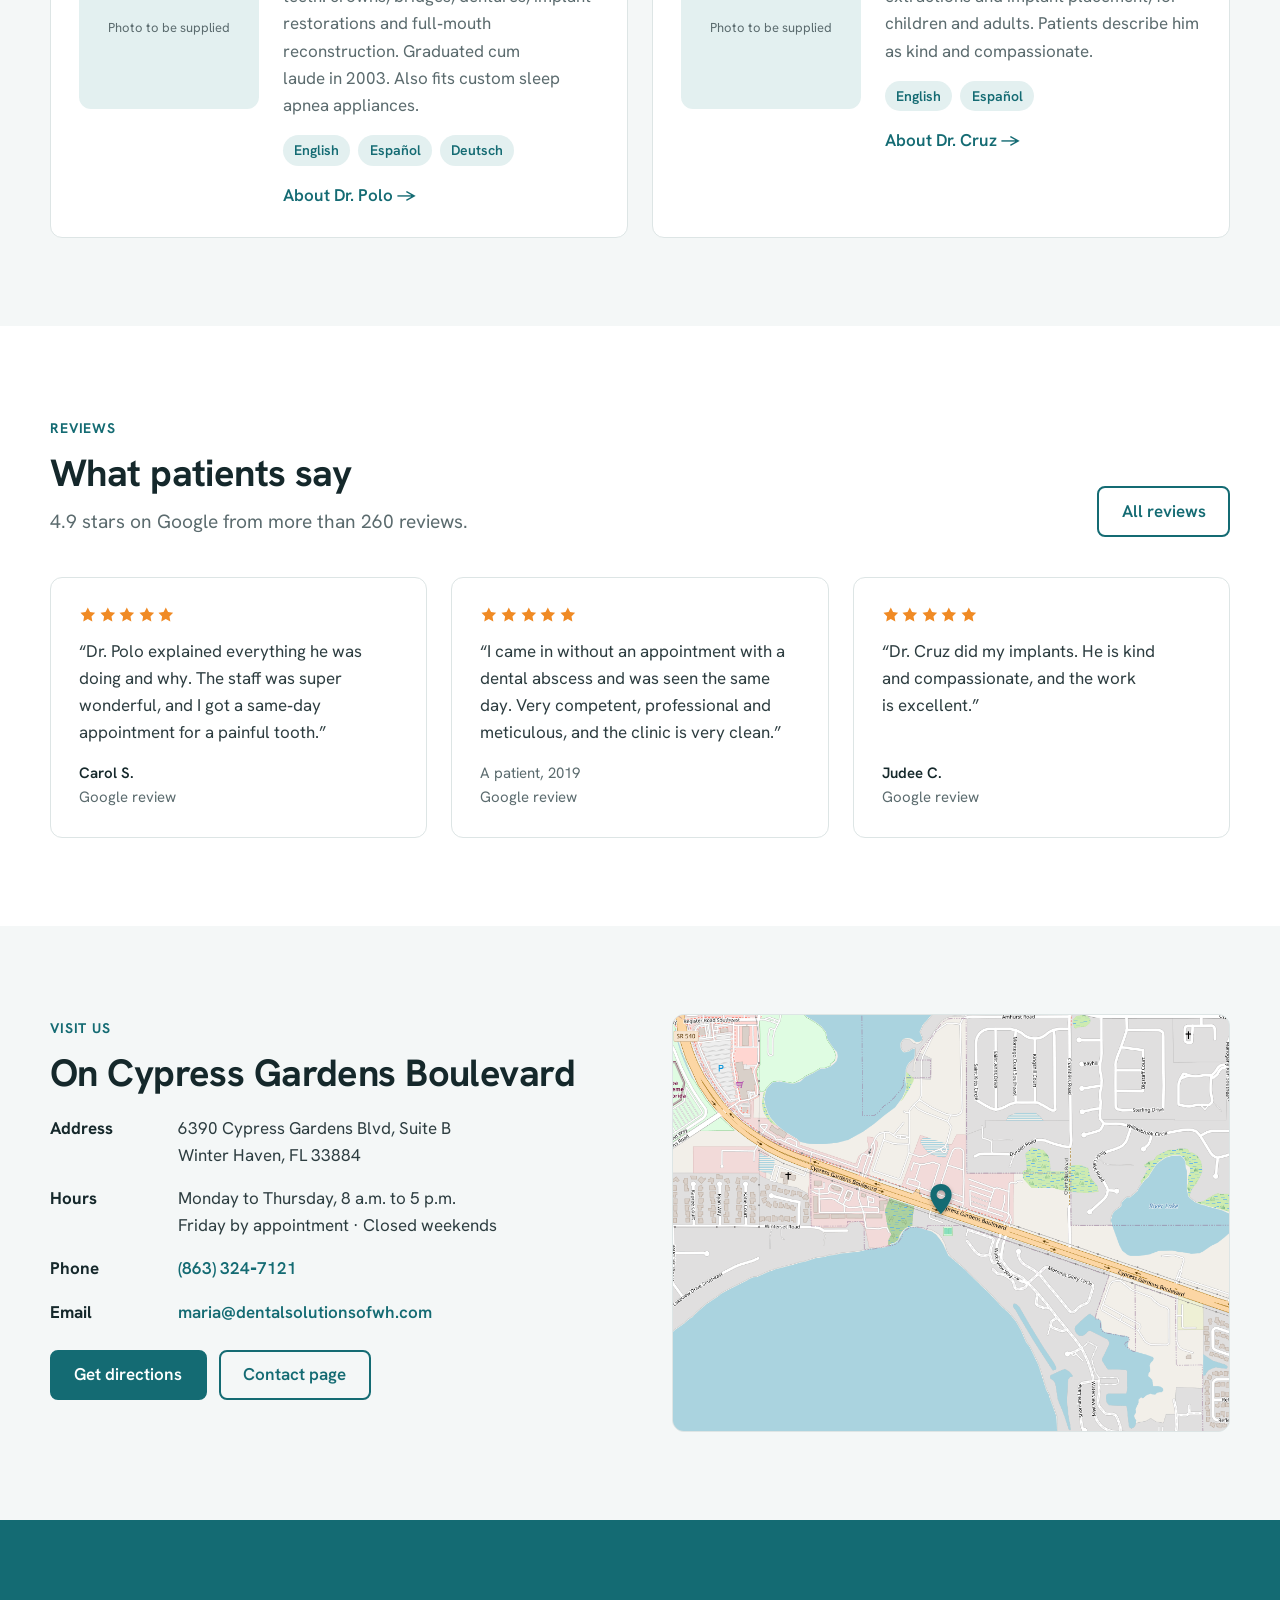
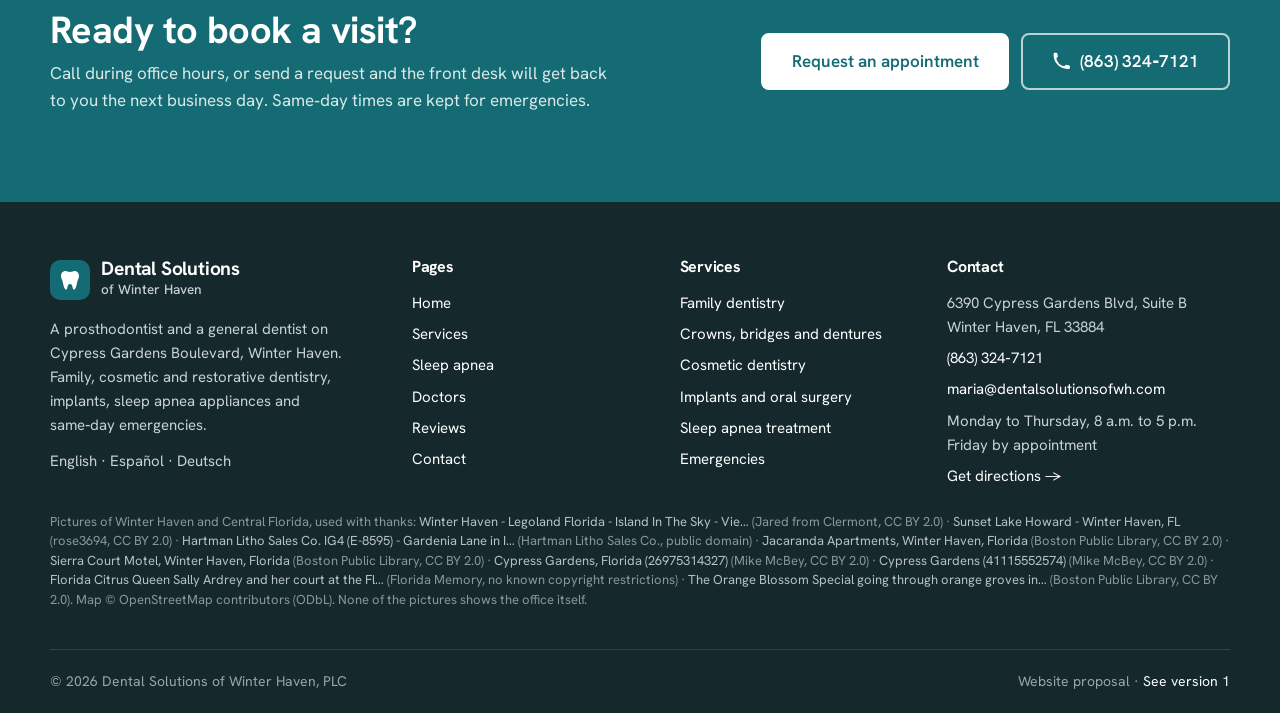
==== commit f748803a: "Info-card icons keep their colour and centering; menu collapses below 1100px; header fits narrow lap" ====
--- a/index.html
+++ b/index.html
@@ -18,7 +18,7 @@
 <link rel="preconnect" href="https://fonts.gstatic.com" crossorigin>
 <link href="https://fonts.googleapis.com/css2?family=Hanken+Grotesk:wght@400;500;600;700&display=swap" rel="stylesheet">
 <link rel="icon" href="data:image/svg+xml,%3Csvg xmlns='http://www.w3.org/2000/svg' viewBox='0 0 64 64'%3E%3Crect width='64' height='64' rx='14' fill='%23146b73'/%3E%3Cpath d='M22 14c4 0 7 3 10 3s6-3 10-3c7 0 11 6 11 12 0 5-2.5 8.5-4 12-1.5 5-2.5 14-6 18-2.5 3-5 1-5.7-2.5-1-4.5-1.8-9.5-5.3-9.5s-4.3 5-5.3 9.5C26 57 23.5 59 21 56c-3.5-4-4.5-13-6-18-1.5-3.5-4-7-4-12 0-6 4-12 11-12z' fill='%23fff'/%3E%3C/svg%3E">
-<link rel="stylesheet" href="styles.css?v=54724813">
+<link rel="stylesheet" href="styles.css?v=5272a525">
 </head>
 <body>
 <a class="skip" href="#main"><span data-l="en">Skip to content</span><span data-l="es">Ir al contenido</span></a>
--- a/styles.css
+++ b/styles.css
@@ -93,7 +93,8 @@
 .topbar { background: var(--ink); color: #d7dedf; font-size: 0.9375rem; }
 .topbar-row { display: flex; flex-wrap: wrap; gap: 0.5rem 1.75rem; align-items: center; min-height: 2.5rem; }
 .topbar-row > * { white-space: nowrap; }
-@media (min-width: 1025px) { .topbar-row { flex-wrap: nowrap; } }
+@media (min-width: 1281px) { .topbar-row { flex-wrap: nowrap; } }
+@media (max-width: 1280px) { .topbar .hide-md { display: none; } .header-phone { display: none; } .header-row { gap: 1rem; } .nav a { padding-inline: 0.6rem; } }
 .topbar a { color: #fff; text-decoration: none; font-weight: 600; }
 .topbar .spacer { margin-left: auto; }
 .topbar .open-now { color: #9fdba7; }
@@ -107,10 +108,10 @@
 .logo b { display: block; font-size: 1.2rem; line-height: 1.1; letter-spacing: -0.01em; white-space: nowrap; }
 .logo small { display: block; font-size: 0.85rem; color: var(--muted); font-weight: 500; }
 .nav { display: flex; align-items: center; gap: 0.25rem; }
-.nav a { display: block; padding: 0.5rem 0.8rem; border-radius: var(--radius-sm); color: var(--ink); text-decoration: none; font-weight: 600; }
+.nav a { display: block; padding: 0.5rem 0.8rem; border-radius: var(--radius-sm); color: var(--ink); text-decoration: none; font-weight: 600; white-space: nowrap; }
 .nav a[aria-current="page"] { color: var(--primary); box-shadow: inset 0 -3px 0 var(--primary); border-radius: 0; }
 .header-actions { display: flex; align-items: center; gap: 0.75rem; }
-.header-phone { font-weight: 700; color: var(--ink); text-decoration: none; }
+.header-phone { font-weight: 700; color: var(--ink); text-decoration: none; white-space: nowrap; }
 .burger { display: none; align-items: center; gap: 0.5rem; background: none; border: 2px solid var(--line); border-radius: var(--radius-sm); padding: 0.5rem 0.8rem; font-weight: 600; cursor: pointer; }
 
 /* ---------- hero ---------- */
@@ -127,7 +128,7 @@
 .strip { margin-top: -2.25rem; position: relative; z-index: 2; }
 .strip-grid { display: grid; grid-template-columns: repeat(4, 1fr); gap: 1rem; }
 .info { background: #fff; border: 1px solid var(--line); border-radius: var(--radius); padding: 1.1rem 1.25rem; display: flex; gap: 0.9rem; align-items: flex-start; box-shadow: var(--shadow); }
-.info .icon { width: 3rem; height: 3rem; }
+.info .icon { display: inline-flex; width: 3rem; height: 3rem; color: var(--primary); font-size: 1rem; }
 .info .icon svg { width: 1.5rem; height: 1.5rem; stroke-width: 2.4; }
 .info strong { display: block; color: var(--ink); }
 .info span, .info a { display: block; font-size: 0.9375rem; color: var(--muted); }
@@ -304,7 +305,7 @@
 }
 
 /* ---------- tablet ---------- */
-@media (max-width: 1024px) {
+@media (max-width: 1100px) {
   .nav { display: none; position: absolute; top: 100%; left: 0; right: 0; background: #fff; border-bottom: 1px solid var(--line); padding: 0.75rem var(--gutter) 1rem; flex-direction: column; align-items: stretch; box-shadow: var(--shadow); }
   .nav.is-open { display: flex; }
   .nav a[aria-current="page"] { box-shadow: none; background: var(--primary-light); border-radius: var(--radius-sm); }
@@ -314,7 +315,6 @@
   .grid-3, .grid-4 { grid-template-columns: repeat(2, 1fr); }
   .steps, .steps-4 { grid-template-columns: repeat(2, 1fr); }
   .footer-grid { grid-template-columns: 1fr 1fr; }
-  .topbar .hide-md { display: none; }
 }
 
 /* ---------- phone ---------- */
